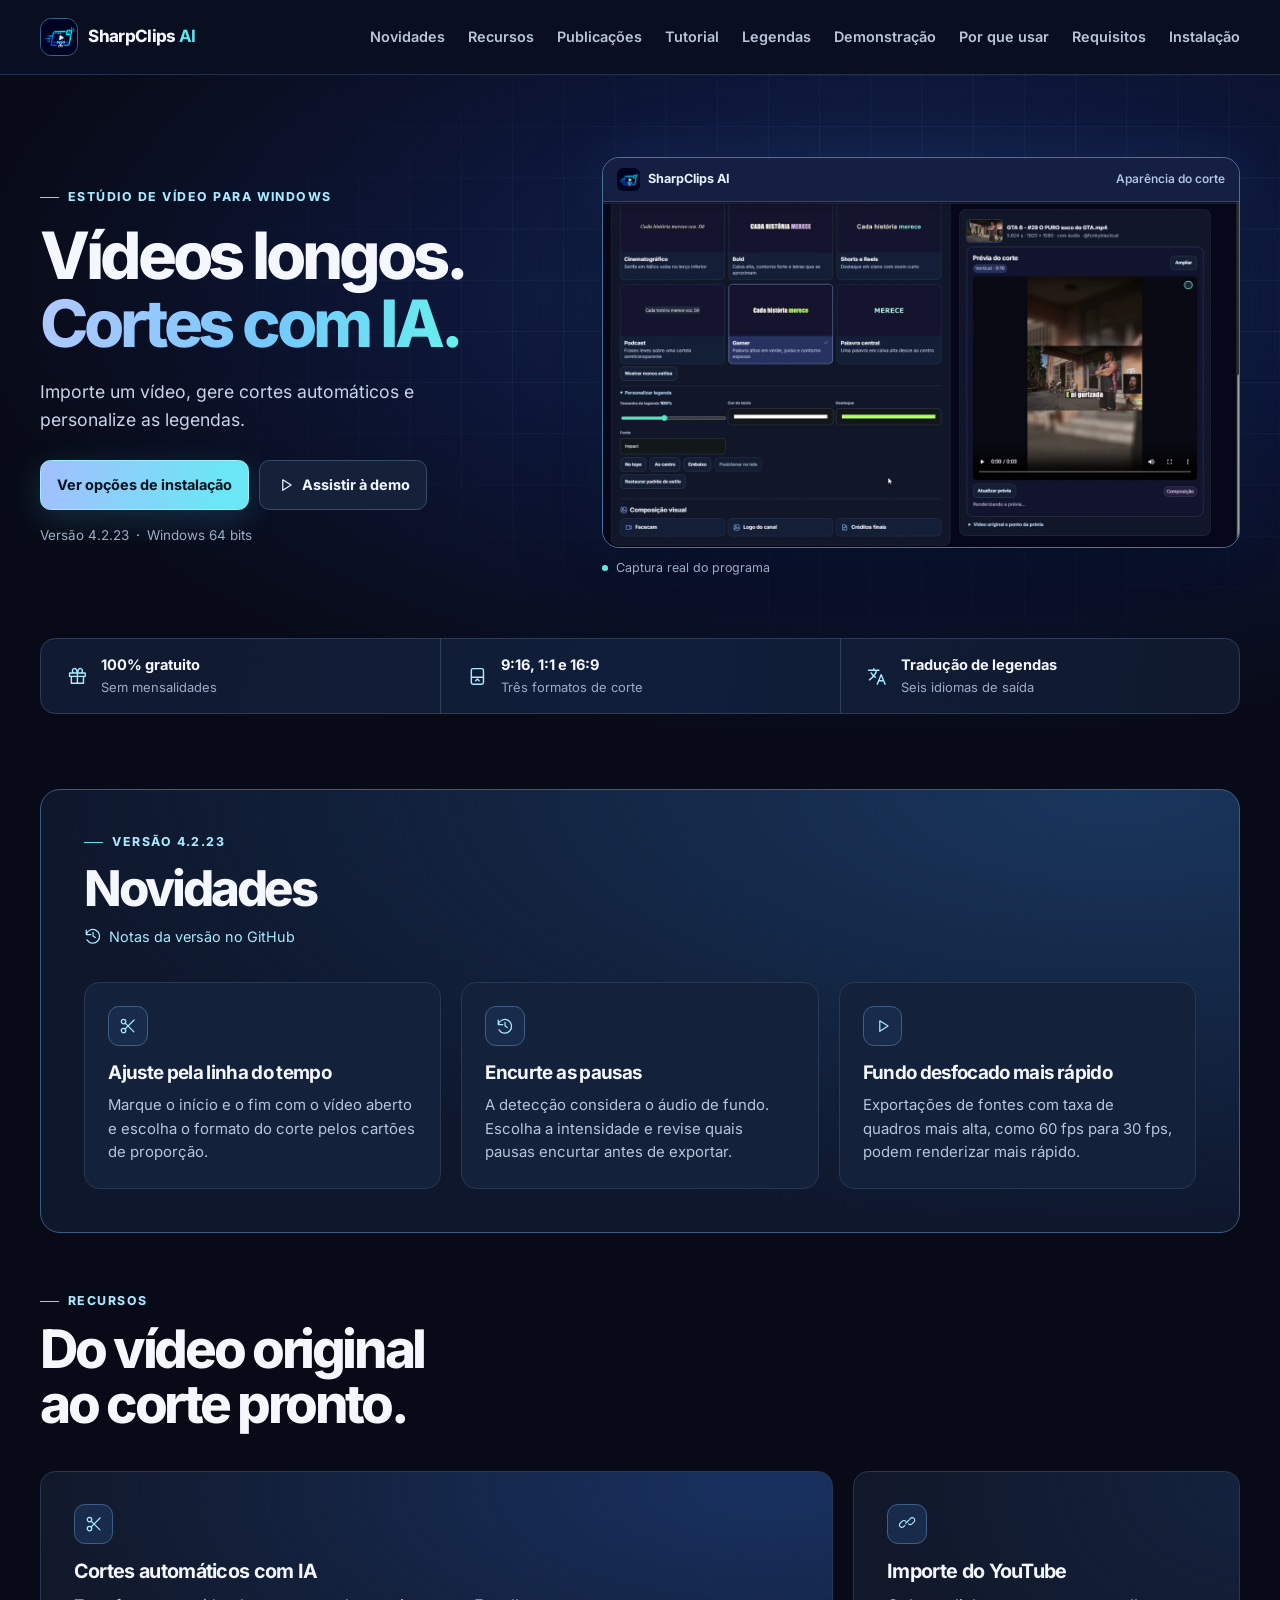
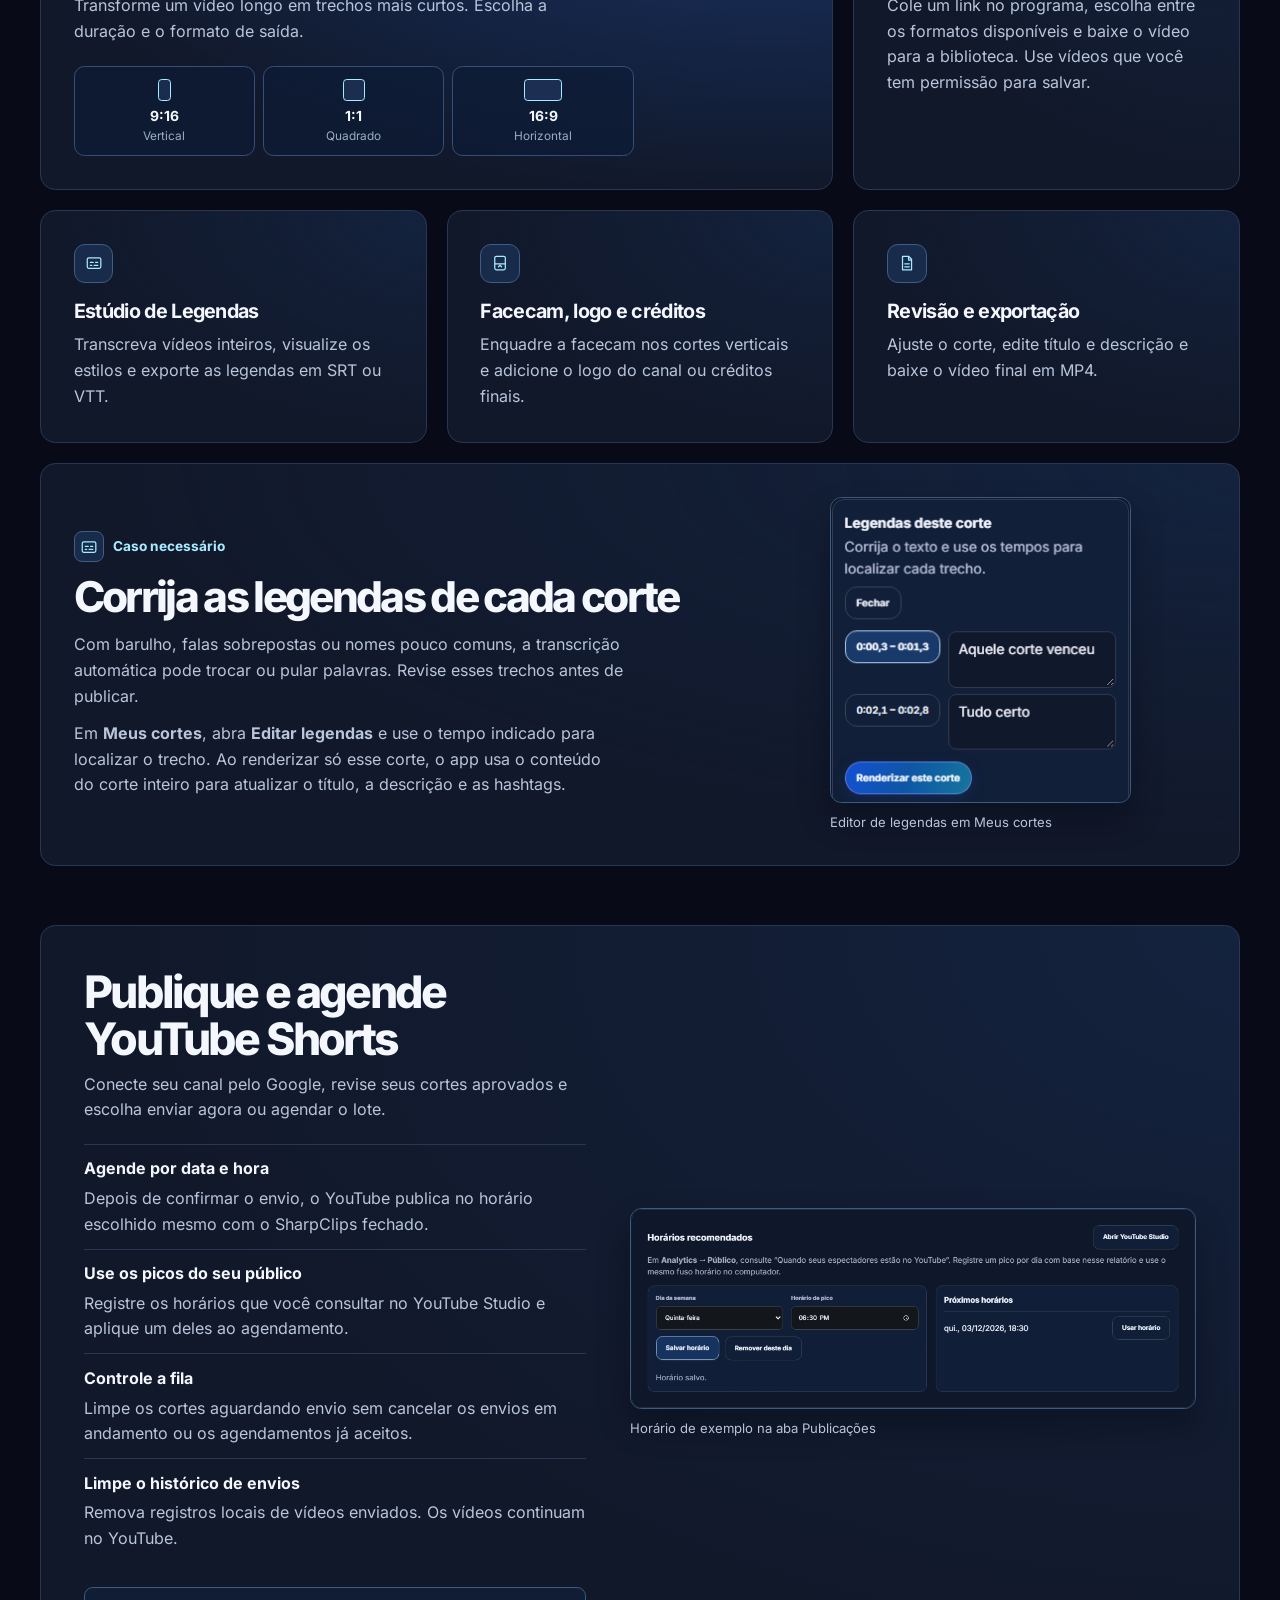
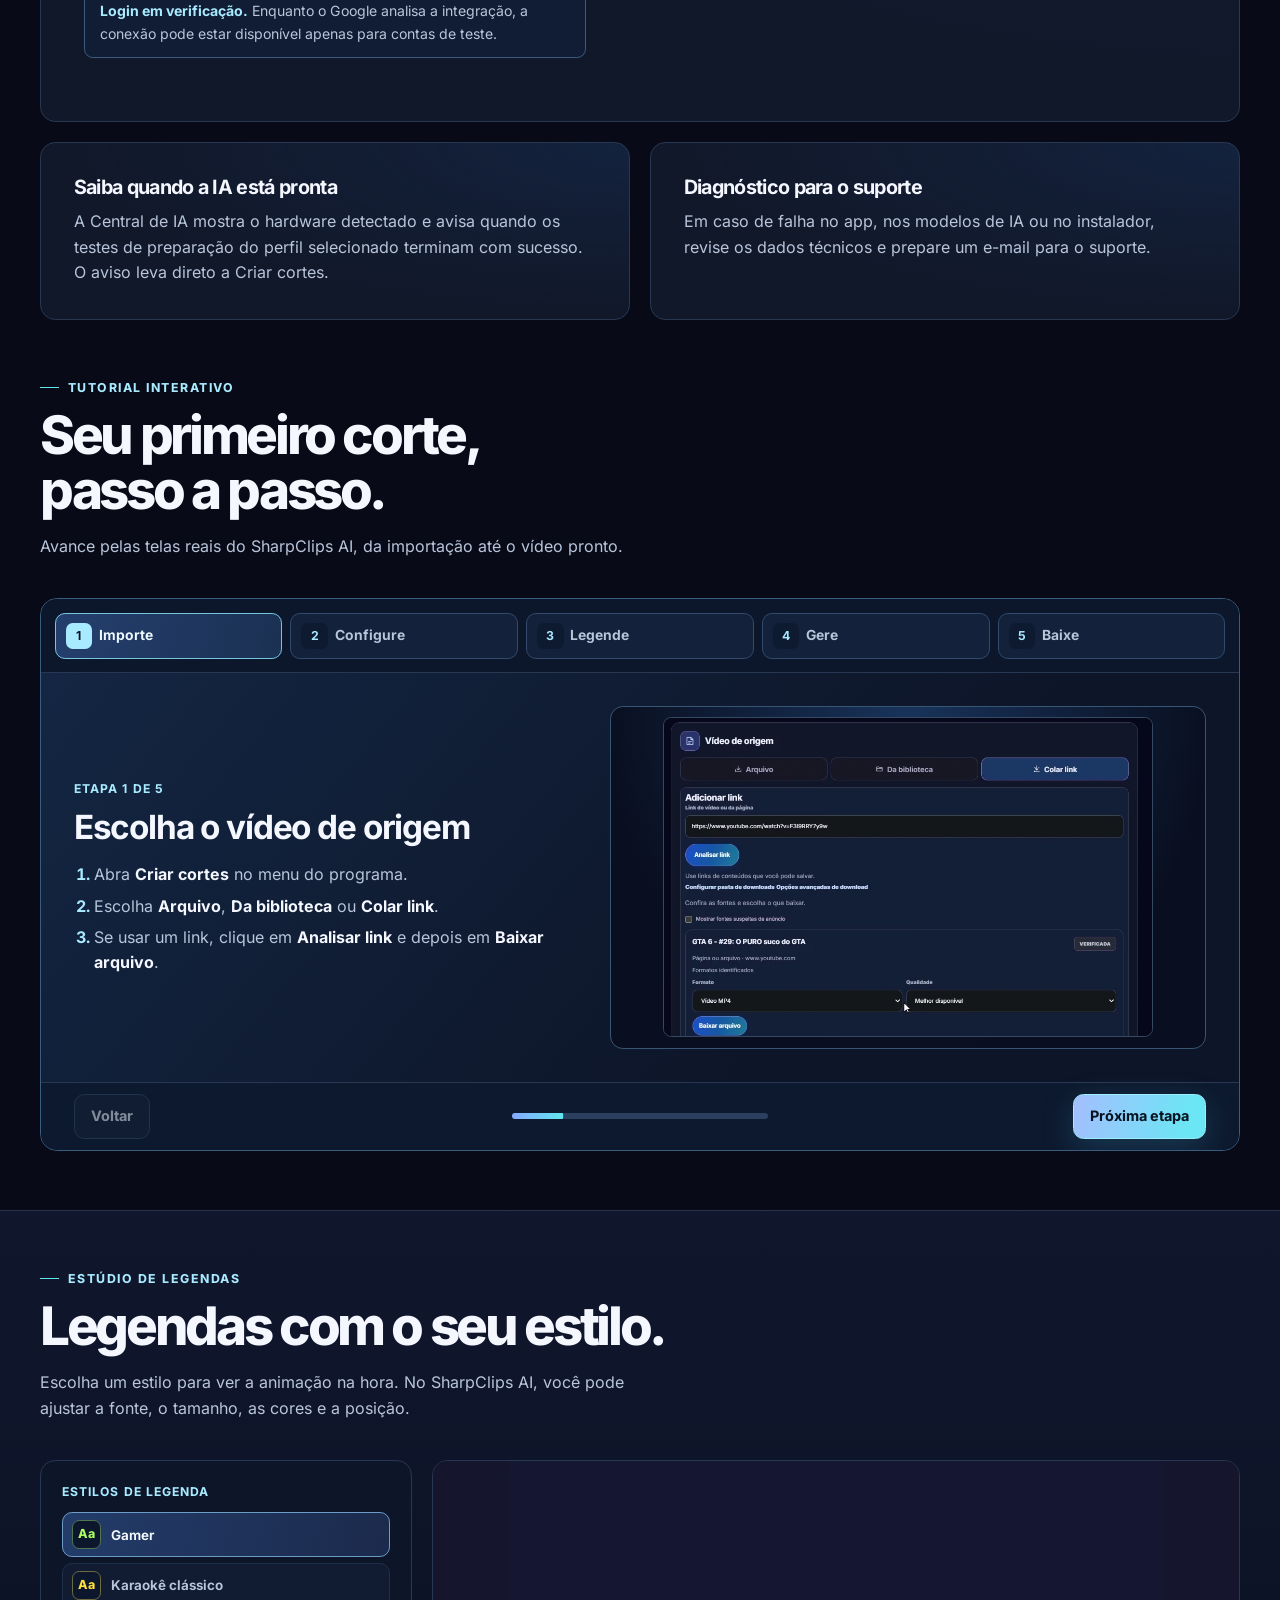
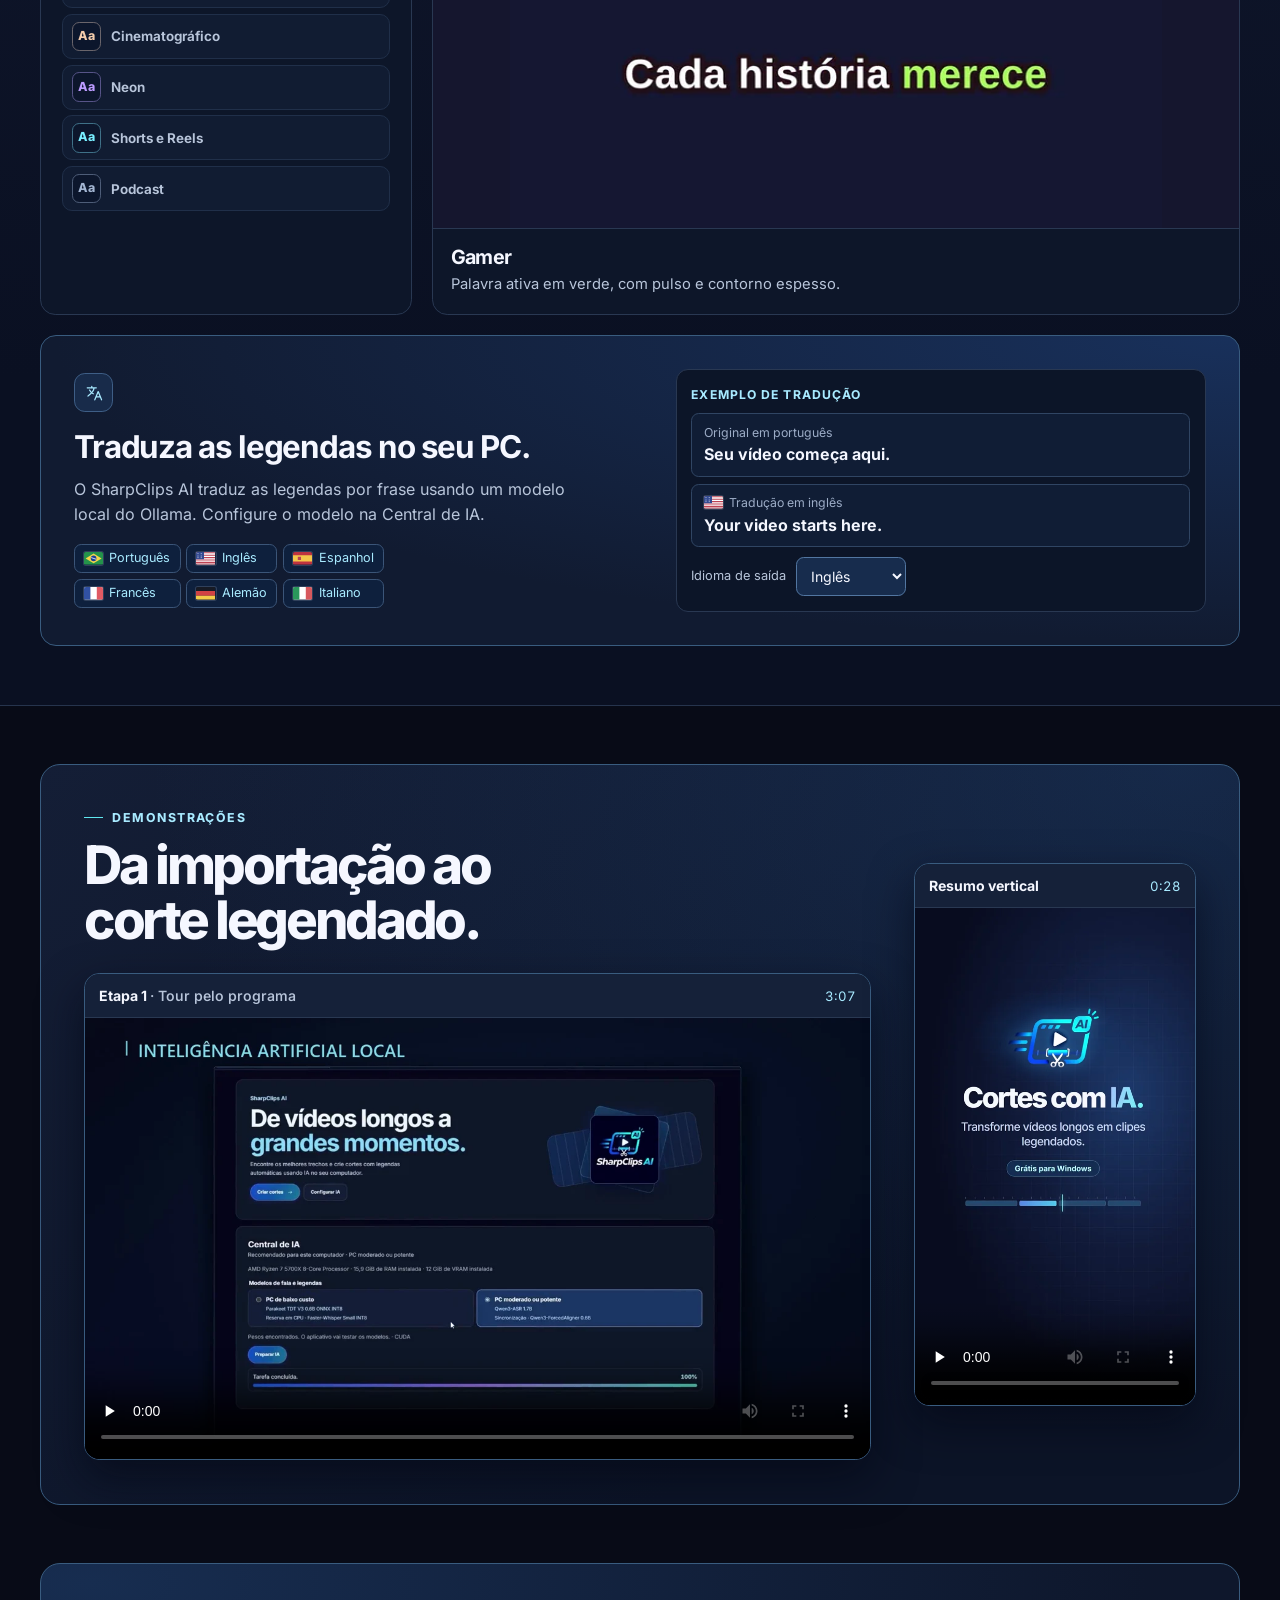
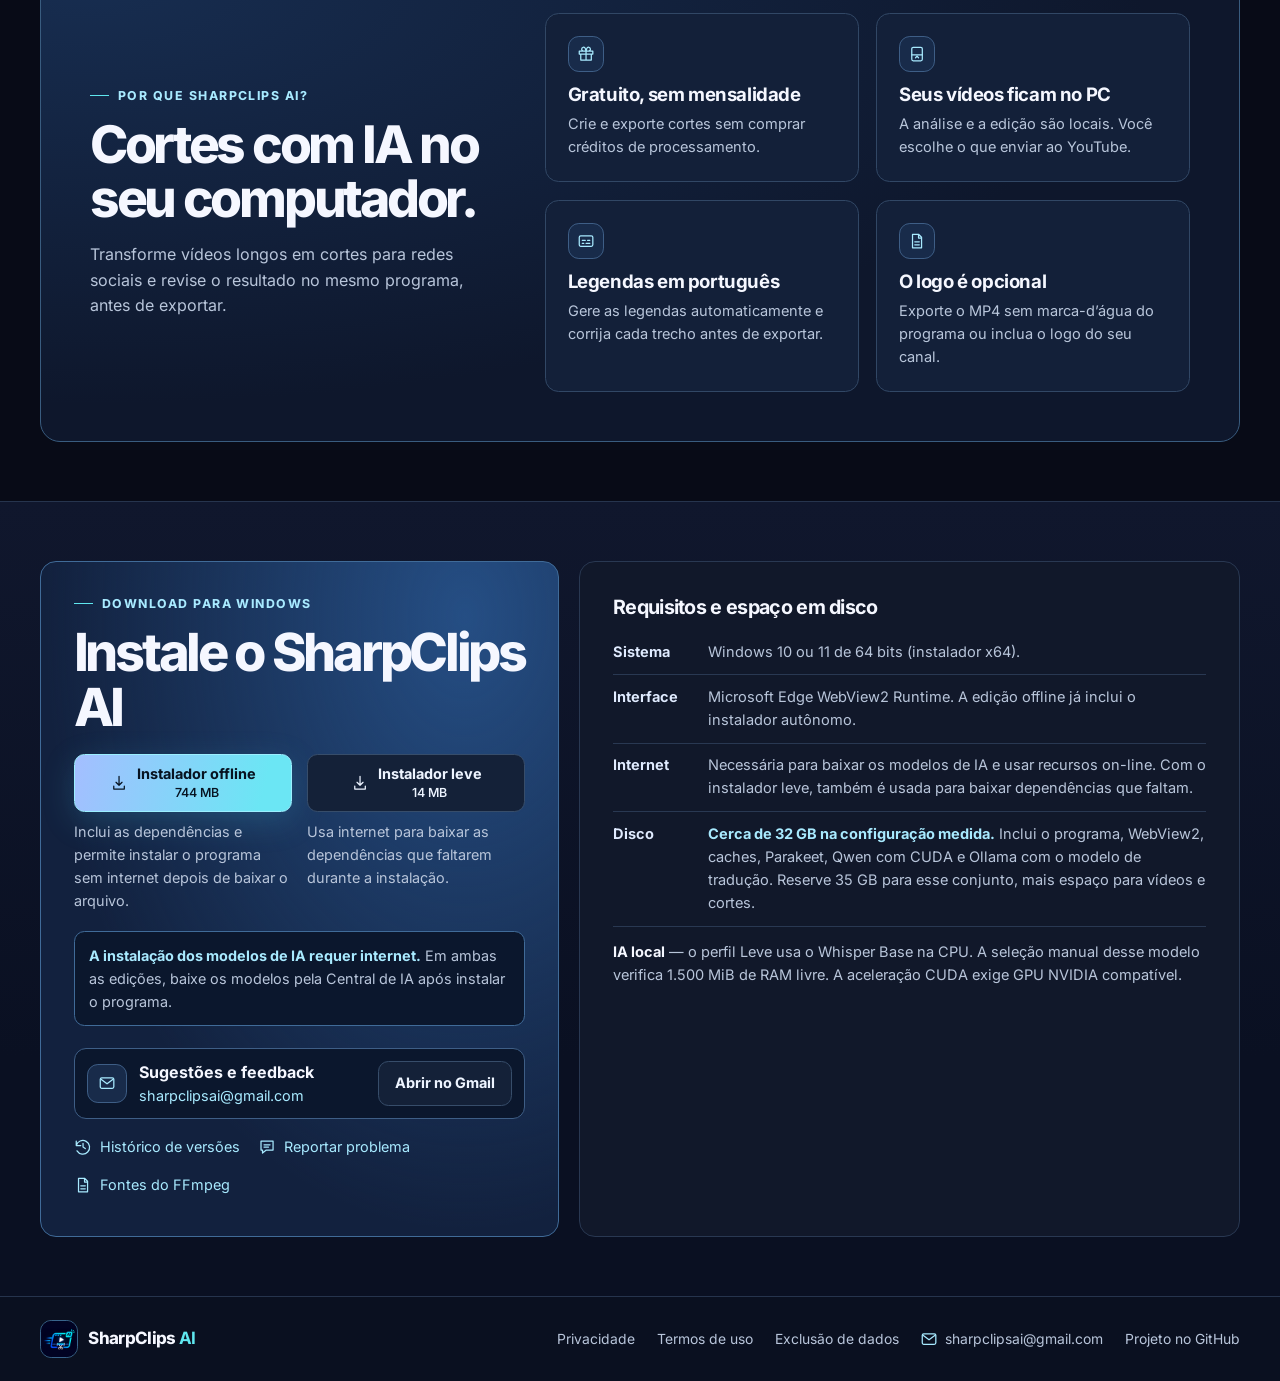
==== docs/index.html @ 15cddb5f "Atualiza o site para a versão estável 4.2.23" ====
<!doctype html>
<html lang="pt-BR">
<head>
  <meta charset="utf-8">
  <meta name="viewport" content="width=device-width, initial-scale=1">
  <meta name="color-scheme" content="dark">
  <meta name="theme-color" content="#080b17">
  <meta name="description" content="SharpClips AI para Windows. Crie cortes automáticos, corrija as legendas de cada corte e envie ou agende em lote no YouTube Shorts. Grátis, sem mensalidades.">
  <meta property="og:type" content="website">
  <meta property="og:locale" content="pt_BR">
  <meta property="og:title" content="SharpClips AI | Cortes automáticos e legendas com IA">
  <meta property="og:description" content="Transforme vídeos longos em cortes legendados. Grátis para Windows.">
  <meta property="og:url" content="https://alebcon12-eng.github.io/SharpClipsAI/">
  <link rel="canonical" href="https://alebcon12-eng.github.io/SharpClipsAI/">
  <link rel="icon" type="image/png" href="./assets/icone-sharpclips.png">
  <link rel="stylesheet" href="./assets/site.css?v=4.2.23">
  <link rel="stylesheet" href="./assets/cursor-glow.css?v=brilho-fundo">
  <script src="./assets/site.js?v=4215-espacamento" defer></script>
  <script src="./assets/cursor-glow.js" defer></script>
  <title>SharpClips AI | Cortes automáticos e legendas com IA</title>
</head>
<body id="inicio">
  <a class="skip-link" href="#conteudo">Pular para o conteúdo</a>

  <header class="site-header">
    <div class="shell header-inner">
      <a class="wordmark" href="#inicio">
        <img src="./assets/icone-sharpclips.png" width="40" height="40" alt="">
        <span>SharpClips <strong>AI</strong></span>
      </a>

      <nav class="navigation" aria-label="Navegação principal">
        <button class="menu-toggle" type="button" aria-expanded="false" aria-controls="menu" hidden><svg class="icon" aria-hidden="true"><use href="#icon-menu"></use></svg> Menu</button>
        <ul class="menu" id="menu">
          <li><a href="#novidades">Novidades</a></li>
          <li><a href="#recursos">Recursos</a></li>
          <li><a href="#publicacoes-youtube">Publicações</a></li>
          <li><a href="#tutorial">Tutorial</a></li>
          <li><a href="#legendas">Legendas</a></li>
          <li><a href="#demonstracao">Demonstração</a></li>
          <li><a href="#por-que">Por que usar</a></li>
          <li><a href="#requisitos">Requisitos</a></li>
          <li><a href="#projeto">Instalação</a></li>
        </ul>
      </nav>
    </div>
  </header>

  <main id="conteudo" tabindex="-1">
    <section class="hero" aria-labelledby="hero-title">
      <div class="shell">
        <div class="hero-grid">
          <div class="hero-content">
            <p class="eyebrow">Estúdio de vídeo para Windows</p>
            <h1 id="hero-title">Vídeos longos.<br><span>Cortes com IA.</span></h1>
            <p class="hero-copy">Importe um vídeo, gere cortes automáticos e personalize as legendas.</p>
            <div class="hero-actions">
              <a class="button button-primary" href="#projeto" aria-describedby="status-instalador">Ver opções de instalação</a>
              <a class="button button-secondary" href="#demonstracao"><svg class="icon" aria-hidden="true"><use href="#icon-play"></use></svg> Assistir à demo</a>
            </div>
            <p class="download-meta" id="status-instalador">Versão 4.2.23 <span>·</span> Windows 64 bits</p>
          </div>

          <figure class="hero-product">
            <div class="product-frame">
              <div class="product-bar">
                <img src="./assets/icone-sharpclips.png" width="23" height="23" alt="">
                <span>SharpClips AI</span>
                <span class="product-context">Aparência do corte</span>
              </div>
              <img class="product-image" src="./assets/estudio-de-legendas.webp" width="1400" height="760"
                   fetchpriority="high" alt="Tela real do SharpClips AI com estilos de legenda à esquerda e a prévia de um corte vertical à direita.">
            </div>
            <figcaption><span aria-hidden="true"></span> Captura real do programa</figcaption>
          </figure>
        </div>
        <ul class="hero-facts" aria-label="Resumo do programa">
          <li><svg class="icon" aria-hidden="true"><use href="#icon-gift"></use></svg><span><strong>100% gratuito</strong><small>Sem mensalidades</small></span></li>
          <li><svg class="icon" aria-hidden="true"><use href="#icon-layout"></use></svg><span><strong>9:16, 1:1 e 16:9</strong><small>Três formatos de corte</small></span></li>
          <li><svg class="icon" aria-hidden="true"><use href="#icon-language"></use></svg><span><strong>Tradução de legendas</strong><small>Seis idiomas de saída</small></span></li>
        </ul>
      </div>
    </section>

    <section class="section shell" id="novidades" aria-labelledby="novidades-title">
      <div class="release-news">
        <div class="section-heading">
          <p class="eyebrow">Versão 4.2.23</p>
          <h2 id="novidades-title">Novidades</h2>
          <a class="release-notes" href="https://github.com/alebcon12-eng/SharpClipsAI/releases/tag/4.2.23"><svg class="icon" aria-hidden="true"><use href="#icon-history"></use></svg> Notas da versão no GitHub</a>
        </div>
        <div class="release-news-grid">
          <article class="feature-card surface-hover">
            <span class="icon-box"><svg class="icon" aria-hidden="true"><use href="#icon-scissors"></use></svg></span>
            <h3>Ajuste pela linha do tempo</h3>
            <p>Marque o início e o fim com o vídeo aberto e escolha o formato do corte pelos cartões de proporção.</p>
          </article>
          <article class="feature-card surface-hover">
            <span class="icon-box"><svg class="icon" aria-hidden="true"><use href="#icon-history"></use></svg></span>
            <h3>Encurte as pausas</h3>
            <p>A detecção considera o áudio de fundo. Escolha a intensidade e revise quais pausas encurtar antes de exportar.</p>
          </article>
          <article class="feature-card surface-hover">
            <span class="icon-box"><svg class="icon" aria-hidden="true"><use href="#icon-play"></use></svg></span>
            <h3>Fundo desfocado mais rápido</h3>
            <p>Exportações de fontes com taxa de quadros mais alta, como 60 fps para 30 fps, podem renderizar mais rápido.</p>
          </article>
        </div>
      </div>
    </section>

    <section class="section shell" id="recursos" aria-labelledby="recursos-title">
      <div class="section-heading">
        <p class="eyebrow">Recursos</p>
        <h2 id="recursos-title">Do vídeo original<br>ao corte pronto.</h2>
      </div>

      <div class="feature-grid">
        <article class="feature-card feature-main surface-hover">
          <span class="icon-box"><svg class="icon" aria-hidden="true"><use href="#icon-scissors"></use></svg></span>
          <h3>Cortes automáticos com IA</h3>
          <p>Transforme um vídeo longo em trechos mais curtos. Escolha a duração e o formato de saída.</p>
          <ul class="formats" aria-label="Formatos de vídeo">
            <li><span class="format vertical" aria-hidden="true"></span><strong>9:16</strong><small>Vertical</small></li>
            <li><span class="format square" aria-hidden="true"></span><strong>1:1</strong><small>Quadrado</small></li>
            <li><span class="format horizontal" aria-hidden="true"></span><strong>16:9</strong><small>Horizontal</small></li>
          </ul>
        </article>

        <article class="feature-card surface-hover">
          <span class="icon-box"><svg class="icon" aria-hidden="true"><use href="#icon-link"></use></svg></span>
          <h3>Importe do YouTube</h3>
          <p>Cole um link no programa, escolha entre os formatos disponíveis e baixe o vídeo para a biblioteca. Use vídeos que você tem permissão para salvar.</p>
        </article>

        <article class="feature-card surface-hover">
          <span class="icon-box"><svg class="icon" aria-hidden="true"><use href="#icon-captions"></use></svg></span>
          <h3>Estúdio de Legendas</h3>
          <p>Transcreva vídeos inteiros, visualize os estilos e exporte as legendas em SRT ou VTT.</p>
        </article>

        <article class="feature-card surface-hover">
          <span class="icon-box"><svg class="icon" aria-hidden="true"><use href="#icon-layout"></use></svg></span>
          <h3>Facecam, logo e créditos</h3>
          <p>Enquadre a facecam nos cortes verticais e adicione o logo do canal ou créditos finais.</p>
        </article>

        <article class="feature-card surface-hover">
          <span class="icon-box"><svg class="icon" aria-hidden="true"><use href="#icon-file"></use></svg></span>
          <h3>Revisão e exportação</h3>
          <p>Ajuste o corte, edite título e descrição e baixe o vídeo final em MP4.</p>
        </article>
      </div>
      <article class="feature-card caption-highlight surface-hover" aria-labelledby="corrigir-legendas-title">
        <div>
          <p class="caption-kicker"><span class="icon-box"><svg class="icon" aria-hidden="true"><use href="#icon-captions"></use></svg></span> Caso necessário</p>
          <h2 id="corrigir-legendas-title">Corrija as legendas de cada corte</h2>
          <p>Com barulho, falas sobrepostas ou nomes pouco comuns, a transcrição automática pode trocar ou pular palavras. Revise esses trechos antes de publicar.</p>
          <p>Em <strong>Meus cortes</strong>, abra <strong>Editar legendas</strong> e use o tempo indicado para localizar o trecho. Ao renderizar só esse corte, o app usa o conteúdo do corte inteiro para atualizar o título, a descrição e as hashtags.</p>
        </div>
        <figure class="caption-preview">
          <img src="./assets/editor-legendas-por-corte.png" width="301" height="341" loading="lazy" decoding="async"
               alt="Editor de legendas do SharpClips AI com dois trechos, seus tempos e o botão Renderizar este corte.">
          <figcaption>Editor de legendas em Meus cortes</figcaption>
        </figure>
      </article>
    </section>

    <section class="section shell" id="publicacoes-youtube" aria-labelledby="publicacoes-youtube-title">
      <div class="feature-card publication-highlight surface-hover">
        <div class="publication-highlight-copy">
          <h2 id="publicacoes-youtube-title">Publique e agende YouTube Shorts</h2>
          <p>Conecte seu canal pelo Google, revise seus cortes aprovados e escolha enviar agora ou agendar o lote.</p>
          <ul class="publication-steps">
            <li><strong>Agende por data e hora</strong><span>Depois de confirmar o envio, o YouTube publica no horário escolhido mesmo com o SharpClips fechado.</span></li>
            <li><strong>Use os picos do seu público</strong><span>Registre os horários que você consultar no YouTube Studio e aplique um deles ao agendamento.</span></li>
            <li><strong>Controle a fila</strong><span>Limpe os cortes aguardando envio sem cancelar os envios em andamento ou os agendamentos já aceitos.</span></li>
            <li><strong>Limpe o histórico de envios</strong><span>Remova registros locais de vídeos enviados. Os vídeos continuam no YouTube.</span></li>
          </ul>
          <p class="publication-availability"><strong>Login em verificação.</strong> Enquanto o Google analisa a integração, a conexão pode estar disponível apenas para contas de teste.</p>
        </div>
        <figure class="publication-preview">
          <img src="./assets/agenda-youtube.webp" alt="Painel de horários do SharpClips AI com dia, hora e botão para usar a sugestão"
               width="1016" height="359" loading="lazy" decoding="async">
          <figcaption>Horário de exemplo na aba Publicações</figcaption>
        </figure>
      </div>
      <div class="release-details">
        <article class="feature-card surface-hover">
          <h3>Saiba quando a IA está pronta</h3>
          <p>A Central de IA mostra o hardware detectado e avisa quando os testes de preparação do perfil selecionado terminam com sucesso. O aviso leva direto a Criar cortes.</p>
        </article>
        <article class="feature-card surface-hover">
          <h3>Diagnóstico para o suporte</h3>
          <p>Em caso de falha no app, nos modelos de IA ou no instalador, revise os dados técnicos e prepare um e-mail para o suporte.</p>
        </article>
      </div>
    </section>

    <section class="section shell tutorial-section" id="tutorial" aria-labelledby="tutorial-title">
      <div class="section-heading">
        <p class="eyebrow">Tutorial interativo</p>
        <h2 id="tutorial-title">Seu primeiro corte,<br>passo a passo.</h2>
        <p>Avance pelas telas reais do SharpClips AI, da importação até o vídeo pronto.</p>
      </div>

      <div class="tutorial surface-hover">
        <div class="tutorial-tabs" role="tablist" aria-label="Etapas do tutorial" hidden>
          <button class="tutorial-tab" type="button" role="tab" id="tutorial-tab-importar"
                  aria-controls="tutorial-importar" aria-selected="true" tabindex="0">
            <span aria-hidden="true">1</span> Importe
          </button>
          <button class="tutorial-tab" type="button" role="tab" id="tutorial-tab-configurar"
                  aria-controls="tutorial-configurar" aria-selected="false" tabindex="-1">
            <span aria-hidden="true">2</span> Configure
          </button>
          <button class="tutorial-tab" type="button" role="tab" id="tutorial-tab-legendar"
                  aria-controls="tutorial-legendar" aria-selected="false" tabindex="-1">
            <span aria-hidden="true">3</span> Legende
          </button>
          <button class="tutorial-tab" type="button" role="tab" id="tutorial-tab-gerar"
                  aria-controls="tutorial-gerar" aria-selected="false" tabindex="-1">
            <span aria-hidden="true">4</span> Gere
          </button>
          <button class="tutorial-tab" type="button" role="tab" id="tutorial-tab-baixar"
                  aria-controls="tutorial-baixar" aria-selected="false" tabindex="-1">
            <span aria-hidden="true">5</span> Baixe
          </button>
        </div>

        <div class="tutorial-panels">
          <article class="tutorial-panel" id="tutorial-importar">
            <div class="tutorial-copy">
              <p class="picker-label">Etapa 1 de 5</p>
              <h3>Escolha o vídeo de origem</h3>
              <ol>
                <li>Abra <strong>Criar cortes</strong> no menu do programa.</li>
                <li>Escolha <strong>Arquivo</strong>, <strong>Da biblioteca</strong> ou <strong>Colar link</strong>.</li>
                <li>Se usar um link, clique em <strong>Analisar link</strong> e depois em <strong>Baixar arquivo</strong>.</li>
              </ol>
            </div>
            <figure class="tutorial-visual">
              <img src="./assets/tutorial/importar.webp" width="940" height="612" loading="lazy" alt="Tela Vídeo de origem com as opções Arquivo, Da biblioteca e Colar link.">
            </figure>
          </article>
          <article class="tutorial-panel" id="tutorial-configurar">
            <div class="tutorial-copy">
              <p class="picker-label">Etapa 2 de 5</p>
              <h3>Defina o formato do corte</h3>
              <ol>
                <li>Em <strong>Configurar cortes</strong>, escolha a quantidade e a duração dos clipes.</li>
                <li>Selecione o formato, como <strong>Vertical 9:16</strong> para um vídeo de celular.</li>
                <li>Ajuste o idioma falado e o idioma das legendas. Clique em <strong>Continuar</strong>.</li>
              </ol>
            </div>
            <figure class="tutorial-visual">
              <img src="./assets/configuracao-do-corte.webp" width="936" height="442" loading="lazy" alt="Tela Configurar cortes com seletores de duração, formato e idiomas.">
            </figure>
          </article>
          <article class="tutorial-panel" id="tutorial-legendar">
            <div class="tutorial-copy">
              <p class="picker-label">Etapa 3 de 5</p>
              <h3>Escolha o estilo da legenda</h3>
              <ol>
                <li>Em <strong>Aparência</strong>, selecione um estilo de legenda, como <strong>Gamer</strong>.</li>
                <li>Ajuste fonte, cores ou posição e confira o resultado em <strong>Prévia do corte</strong>.</li>
              </ol>
              <a class="tutorial-link" href="#legendas">Comparar os estilos neste site</a>
            </div>
            <figure class="tutorial-visual">
              <img src="./assets/estudio-de-legendas.webp" width="1400" height="760" loading="lazy" alt="Tela de aparência com estilos de legendas e uma prévia vertical do corte.">
            </figure>
          </article>
          <article class="tutorial-panel" id="tutorial-gerar">
            <div class="tutorial-copy">
              <p class="picker-label">Etapa 4 de 5</p>
              <h3>Revise e mande gerar</h3>
              <ol>
                <li>Em <strong>Revisão</strong>, confira o formato, a duração e as legendas.</li>
                <li>Clique em <strong>Gerar cortes com IA</strong> e acompanhe o progresso no programa.</li>
              </ol>
            </div>
            <figure class="tutorial-visual">
              <img src="./assets/tutorial/gerar.webp" width="936" height="386" loading="lazy" alt="Tela Revisar e gerar com um resumo das configurações e o botão Gerar cortes com IA.">
            </figure>
          </article>
          <article class="tutorial-panel" id="tutorial-baixar">
            <div class="tutorial-copy">
              <p class="picker-label">Etapa 5 de 5</p>
              <h3>Confira e baixe o MP4</h3>
              <ol>
                <li>Abra <strong>Meus cortes</strong> e assista ao vídeo gerado.</li>
                <li>Se precisar mudar o trecho, use <strong>Ajustar corte</strong>. Quando estiver pronto, clique em <strong>Baixar MP4</strong>.</li>
              </ol>
            </div>
            <figure class="tutorial-visual tutorial-portrait">
              <img src="./assets/tutorial/baixar.webp" width="334" height="446" loading="lazy" alt="Cartão de um corte gerado na aba Meus cortes, com o botão Baixar MP4.">
            </figure>
          </article>
        </div>

        <div class="tutorial-navigation" hidden>
          <button class="button button-secondary tutorial-previous" type="button">Voltar</button>
          <div class="tutorial-meter">
            <progress class="tutorial-progress" value="1" max="5" aria-label="Progresso do tutorial"></progress>
          </div>
          <button class="button button-primary tutorial-next" type="button">Próxima etapa</button>
        </div>
      </div>
    </section>

    <section class="section section-tinted" id="legendas" aria-labelledby="legendas-title">
      <div class="shell">
        <div class="section-heading">
          <p class="eyebrow">Estúdio de Legendas</p>
          <h2 id="legendas-title">Legendas com o seu estilo.</h2>
          <p>Escolha um estilo para ver a animação na hora. No SharpClips AI, você pode ajustar a fonte, o tamanho, as cores e a posição.</p>
        </div>

        <div class="caption-lab">
          <aside class="caption-picker surface-hover" hidden>
            <p class="picker-label">Estilos de legenda</p>
            <div class="style-tabs" role="tablist" aria-label="Estilos de legenda" aria-orientation="vertical">
              <button class="style-tab" type="button" id="tab-gamer" role="tab"
                      aria-controls="estilo-gamer" aria-selected="true" tabindex="0">
                <span class="style-swatch" style="--swatch: #aaff5f" aria-hidden="true">Aa</span>
                Gamer
              </button>
              <button class="style-tab" type="button" id="tab-classic" role="tab"
                      aria-controls="estilo-classic" aria-selected="false" tabindex="-1">
                <span class="style-swatch" style="--swatch: #ffdf35" aria-hidden="true">Aa</span>
                Karaokê clássico
              </button>
              <button class="style-tab" type="button" id="tab-cinematic" role="tab"
                      aria-controls="estilo-cinematic" aria-selected="false" tabindex="-1">
                <span class="style-swatch" style="--swatch: #f3ccac" aria-hidden="true">Aa</span>
                Cinematográfico
              </button>
              <button class="style-tab" type="button" id="tab-neon" role="tab"
                      aria-controls="estilo-neon" aria-selected="false" tabindex="-1">
                <span class="style-swatch" style="--swatch: #bc9bff" aria-hidden="true">Aa</span>
                Neon
              </button>
              <button class="style-tab" type="button" id="tab-shorts" role="tab"
                      aria-controls="estilo-shorts" aria-selected="false" tabindex="-1">
                <span class="style-swatch" style="--swatch: #78eeff" aria-hidden="true">Aa</span>
                Shorts e Reels
              </button>
              <button class="style-tab" type="button" id="tab-podcast" role="tab"
                      aria-controls="estilo-podcast" aria-selected="false" tabindex="-1">
                <span class="style-swatch" style="--swatch: #a3b5d2" aria-hidden="true">Aa</span>
                Podcast
              </button>
            </div>
          </aside>
          <div class="caption-views">
            <article class="caption-example surface-hover" id="estilo-gamer">
              <video id="previa-gamer" controls muted playsinline preload="none"
                     poster="./assets/legendas/gamer.webp" aria-labelledby="legenda-gamer">
                <source src="./assets/legendas/gamer.mp4" type="video/mp4">
                <a href="./assets/legendas/gamer.mp4">Ver exemplo de Gamer</a>
              </video>
              <div class="caption-detail">
                <div>
                  <h3 id="legenda-gamer">Gamer</h3>
                  <p>Palavra ativa em verde, com pulso e contorno espesso.</p>
                </div>
                <button class="button button-secondary caption-play" type="button" aria-controls="previa-gamer" hidden>Repetir</button>
              </div>
            </article>
            <article class="caption-example surface-hover" id="estilo-classic">
              <video id="previa-classic" controls muted playsinline preload="none"
                     poster="./assets/legendas/classic.webp" aria-labelledby="legenda-classic">
                <source src="./assets/legendas/classic.mp4" type="video/mp4">
                <a href="./assets/legendas/classic.mp4">Ver exemplo de Karaokê clássico</a>
              </video>
              <div class="caption-detail">
                <div>
                  <h3 id="legenda-classic">Karaokê clássico</h3>
                  <p>A palavra falada ganha destaque em amarelo.</p>
                </div>
                <button class="button button-secondary caption-play" type="button" aria-controls="previa-classic" hidden>Repetir</button>
              </div>
            </article>
            <article class="caption-example surface-hover" id="estilo-cinematic">
              <video id="previa-cinematic" controls muted playsinline preload="none"
                     poster="./assets/legendas/cinematic.webp" aria-labelledby="legenda-cinematic">
                <source src="./assets/legendas/cinematic.mp4" type="video/mp4">
                <a href="./assets/legendas/cinematic.mp4">Ver exemplo de Cinematográfico</a>
              </video>
              <div class="caption-detail">
                <div>
                  <h3 id="legenda-cinematic">Cinematográfico</h3>
                  <p>Texto serifado em itálico no terço inferior.</p>
                </div>
                <button class="button button-secondary caption-play" type="button" aria-controls="previa-cinematic" hidden>Repetir</button>
              </div>
            </article>
            <article class="caption-example surface-hover" id="estilo-neon">
              <video id="previa-neon" controls muted playsinline preload="none"
                     poster="./assets/legendas/neon.webp" aria-labelledby="legenda-neon">
                <source src="./assets/legendas/neon.mp4" type="video/mp4">
                <a href="./assets/legendas/neon.mp4">Ver exemplo de Neon</a>
              </video>
              <div class="caption-detail">
                <div>
                  <h3 id="legenda-neon">Neon</h3>
                  <p>Halo pulsante e destaque violeta por palavra.</p>
                </div>
                <button class="button button-secondary caption-play" type="button" aria-controls="previa-neon" hidden>Repetir</button>
              </div>
            </article>
            <article class="caption-example surface-hover" id="estilo-shorts">
              <video id="previa-shorts" controls muted playsinline preload="none"
                     poster="./assets/legendas/shorts.webp" aria-labelledby="legenda-shorts">
                <source src="./assets/legendas/shorts.mp4" type="video/mp4">
                <a href="./assets/legendas/shorts.mp4">Ver exemplo de Shorts e Reels</a>
              </video>
              <div class="caption-detail">
                <div>
                  <h3 id="legenda-shorts">Shorts e Reels</h3>
                  <p>Destaque em ciano com um zoom curto.</p>
                </div>
                <button class="button button-secondary caption-play" type="button" aria-controls="previa-shorts" hidden>Repetir</button>
              </div>
            </article>
            <article class="caption-example surface-hover" id="estilo-podcast">
              <video id="previa-podcast" controls muted playsinline preload="none"
                     poster="./assets/legendas/podcast.webp" aria-labelledby="legenda-podcast">
                <source src="./assets/legendas/podcast.mp4" type="video/mp4">
                <a href="./assets/legendas/podcast.mp4">Ver exemplo de Podcast</a>
              </video>
              <div class="caption-detail">
                <div>
                  <h3 id="legenda-podcast">Podcast</h3>
                  <p>Frases sobre uma cartela semitransparente.</p>
                </div>
                <button class="button button-secondary caption-play" type="button" aria-controls="previa-podcast" hidden>Repetir</button>
              </div>
            </article>
          </div>
        </div>

        <article class="translation-card surface-hover" aria-labelledby="translation-title">
          <div class="translation-content">
            <span class="icon-box"><svg class="icon" aria-hidden="true"><use href="#icon-language"></use></svg></span>
            <h3 id="translation-title">Traduza as legendas no seu PC.</h3>
            <p>O SharpClips AI traduz as legendas por frase usando um modelo local do Ollama. Configure o modelo na Central de IA.</p>
            <ul class="language-list" aria-label="Idiomas disponíveis">
              <li><svg class="language-flag" viewBox="0 0 24 16" aria-hidden="true"><use href="#flag-pt"></use></svg>Português</li>
              <li><svg class="language-flag" viewBox="0 0 24 16" aria-hidden="true"><use href="#flag-en"></use></svg>Inglês</li>
              <li><svg class="language-flag" viewBox="0 0 24 16" aria-hidden="true"><use href="#flag-es"></use></svg>Espanhol</li>
              <li><svg class="language-flag" viewBox="0 0 24 16" aria-hidden="true"><use href="#flag-fr"></use></svg>Francês</li>
              <li><svg class="language-flag" viewBox="0 0 24 16" aria-hidden="true"><use href="#flag-de"></use></svg>Alemão</li>
              <li><svg class="language-flag" viewBox="0 0 24 16" aria-hidden="true"><use href="#flag-it"></use></svg>Italiano</li>
            </ul>
          </div>

          <div class="translation-sample">
            <p class="picker-label">Exemplo de tradução</p>
            <dl>
              <div><dt>Original em português</dt><dd>Seu vídeo começa aqui.</dd></div>
              <div class="translation-output">
                <dt><svg class="language-flag" viewBox="0 0 24 16" aria-hidden="true"><use id="translation-flag" href="#flag-en"></use></svg><span id="translation-result-label">Tradução em inglês</span></dt>
                <dd id="translation-result" lang="en" aria-live="polite">Your video starts here.</dd>
              </div>
            </dl>
            <div class="language-control" hidden>
              <label for="example-language">Idioma de saída</label>
              <select id="example-language">
                <option value="pt-BR" data-example="Seu vídeo começa aqui.">Português</option>
                <option value="en" data-example="Your video starts here." selected>Inglês</option>
                <option value="es" data-example="Tu video empieza aquí.">Espanhol</option>
                <option value="fr" data-example="Votre vidéo commence ici.">Francês</option>
                <option value="de" data-example="Dein Video beginnt hier.">Alemão</option>
                <option value="it" data-example="Il tuo video inizia qui.">Italiano</option>
              </select>
            </div>
          </div>
        </article>
      </div>
    </section>

    <section class="section shell" id="demonstracao" aria-labelledby="demonstracao-title">
      <div class="demo-grid surface-hover">
        <div class="section-heading demo-heading">
          <p class="eyebrow">Demonstrações</p>
          <h2 id="demonstracao-title">Da importação ao corte legendado.</h2>
        </div>
        <figure class="demo-player demo-player-wide" id="etapa-1">
          <figcaption><strong id="etapa-1-title">Etapa 1 <span class="demo-video-topic">· Tour pelo programa</span></strong><span class="demo-duration">3:07</span></figcaption>
          <video aria-labelledby="etapa-1-title" controls playsinline preload="none" poster="./assets/etapa-1-capa.webp">
            <source src="./assets/etapa-1.mp4" type="video/mp4">
            <p><a href="./assets/etapa-1.mp4">Baixar o vídeo da Etapa 1</a></p>
          </video>
        </figure>
        <figure class="demo-player demo-player-short">
          <figcaption><strong id="demo-short-title">Resumo vertical</strong><span class="demo-duration">0:28</span></figcaption>
          <video aria-labelledby="demo-short-title" controls playsinline preload="none" poster="./assets/demonstracao-capa.webp?v=20261126e">
            <source src="./assets/demonstracao.mp4?v=20261126e" type="video/mp4">
            <track kind="captions" src="./assets/demonstracao.pt-BR.vtt?v=20261126e" srclang="pt-BR" label="Português (Brasil)">
            <p><a href="./assets/demonstracao.mp4?v=20261126e">Baixar o vídeo de demonstração</a></p>
          </video>
        </figure>
      </div>
    </section>

    <section class="section shell" id="por-que" aria-labelledby="why-title">
      <div class="why-panel">
        <header class="why-intro">
          <p class="eyebrow">Por que SharpClips AI?</p>
          <h2 id="why-title">Cortes com IA no seu computador.</h2>
          <p>Transforme vídeos longos em cortes para redes sociais e revise o resultado no mesmo programa, antes de exportar.</p>
        </header>
        <div class="why-grid">
          <article class="reason-card surface-hover">
            <span class="icon-box"><svg class="icon" aria-hidden="true"><use href="#icon-gift"></use></svg></span>
            <h3>Gratuito, sem mensalidade</h3>
            <p>Crie e exporte cortes sem comprar créditos de processamento.</p>
          </article>
          <article class="reason-card surface-hover">
            <span class="icon-box"><svg class="icon" aria-hidden="true"><use href="#icon-layout"></use></svg></span>
            <h3>Seus vídeos ficam no PC</h3>
            <p>A análise e a edição são locais. Você escolhe o que enviar ao YouTube.</p>
          </article>
          <article class="reason-card surface-hover">
            <span class="icon-box"><svg class="icon" aria-hidden="true"><use href="#icon-captions"></use></svg></span>
            <h3>Legendas em português</h3>
            <p>Gere as legendas automaticamente e corrija cada trecho antes de exportar.</p>
          </article>
          <article class="reason-card surface-hover">
            <span class="icon-box"><svg class="icon" aria-hidden="true"><use href="#icon-file"></use></svg></span>
            <h3>O logo é opcional</h3>
            <p>Exporte o MP4 sem marca-d’água do programa ou inclua o logo do seu canal.</p>
          </article>
        </div>
      </div>
    </section>

    <section class="section section-tinted" id="projeto" aria-labelledby="projeto-title">
      <div class="shell">
        <div class="download-grid">
          <div class="download-card surface-hover">
            <p class="eyebrow">Download para Windows</p>
            <h2 id="projeto-title">Instale o SharpClips AI</h2>
            <div class="download-options">
              <div class="download-option">
                <a class="button button-primary" href="https://github.com/alebcon12-eng/SharpClipsAI/releases/download/4.2.23/SharpClipsAI_Setup_4.2.23_Offline_Windows_x64.exe" aria-describedby="instalador-offline-info">
                  <svg class="icon" aria-hidden="true"><use href="#icon-download"></use></svg>
                  <span>Instalador offline <small>744 MB</small></span>
                </a>
                <p id="instalador-offline-info">Inclui as dependências e permite instalar o programa sem internet depois de baixar o arquivo.</p>
              </div>
              <div class="download-option">
                <a class="button button-secondary" href="https://github.com/alebcon12-eng/SharpClipsAI/releases/download/4.2.23/SharpClipsAI_Setup_4.2.23_Windows_x64.exe" aria-describedby="instalador-leve-info">
                  <svg class="icon" aria-hidden="true"><use href="#icon-download"></use></svg>
                  <span>Instalador leve <small>14 MB</small></span>
                </a>
                <p id="instalador-leve-info">Usa internet para baixar as dependências que faltarem durante a instalação.</p>
              </div>
            </div>
            <p class="ai-download-note"><strong>A instalação dos modelos de IA requer internet.</strong> Em ambas as edições, baixe os modelos pela Central de IA após instalar o programa.</p>
            <div class="project-contact" id="contato">
              <div class="contact-details">
                <span class="icon-box"><svg class="icon" aria-hidden="true"><use href="#icon-mail"></use></svg></span>
                <div><strong>Sugestões e feedback</strong><a class="contact-email" href="mailto:sharpclipsai@gmail.com">sharpclipsai@gmail.com</a></div>
              </div>
              <a class="button button-secondary contact-gmail" href="https://mail.google.com/mail/?view=cm&amp;fs=1&amp;to=sharpclipsai%40gmail.com&amp;su=Sugest%C3%B5es%20e%20feedback%20sobre%20o%20SharpClips%20AI" target="_blank" rel="noopener">Abrir no Gmail</a>
            </div>
            <div class="project-links">
              <a href="https://github.com/alebcon12-eng/SharpClipsAI/releases"><svg class="icon" aria-hidden="true"><use href="#icon-history"></use></svg> Histórico de versões</a>
              <a href="https://github.com/alebcon12-eng/SharpClipsAI/issues"><svg class="icon" aria-hidden="true"><use href="#icon-comment"></use></svg> Reportar problema</a>
              <a href="https://github.com/alebcon12-eng/SharpClipsAI/releases/tag/4.2.23#fontes-do-ffmpeg"><svg class="icon" aria-hidden="true"><use href="#icon-file"></use></svg> Fontes do FFmpeg</a>
            </div>
          </div>

          <article class="requirements-card surface-hover" id="requisitos" aria-labelledby="requirements-title">
            <h3 id="requirements-title">Requisitos e espaço em disco</h3>
            <dl class="requirements-list">
              <div><dt>Sistema</dt><dd>Windows 10 ou 11 de 64 bits (instalador x64).</dd></div>
              <div><dt>Interface</dt><dd>Microsoft Edge WebView2 Runtime. A edição offline já inclui o instalador autônomo.</dd></div>
              <div><dt>Internet</dt><dd>Necessária para baixar os modelos de IA e usar recursos on-line. Com o instalador leve, também é usada para baixar dependências que faltam.</dd></div>
              <div><dt>Disco</dt><dd><strong>Cerca de 32 GB na configuração medida.</strong> Inclui o programa, WebView2, caches, Parakeet, Qwen com CUDA e Ollama com o modelo de tradução. Reserve 35 GB para esse conjunto, mais espaço para vídeos e cortes.</dd></div>
            </dl>
            <p><strong>IA local</strong> — o perfil Leve usa o Whisper Base na CPU. A seleção manual desse modelo verifica 1.500 MiB de RAM livre. A aceleração CUDA exige GPU NVIDIA compatível.</p>
          </article>
        </div>
      </div>
    </section>
  </main>

  <footer class="site-footer">
    <div class="shell footer-inner">
      <a class="wordmark" href="#inicio">
        <img src="./assets/icone-sharpclips.png" width="40" height="40" alt="" loading="lazy">
        <span>SharpClips <strong>AI</strong></span>
      </a>
      <nav class="footer-links" aria-label="Links do rodapé">
        <a href="privacidade.html">Privacidade</a>
        <a href="termos.html">Termos de uso</a>
        <a href="exclusao-de-dados.html">Exclusão de dados</a>
        <a class="footer-email" href="mailto:sharpclipsai@gmail.com"><svg class="icon" aria-hidden="true"><use href="#icon-mail"></use></svg> sharpclipsai@gmail.com</a>
        <a href="https://github.com/alebcon12-eng/SharpClipsAI">Projeto no GitHub</a>
      </nav>
    </div>
  </footer>

  <svg xmlns="http://www.w3.org/2000/svg" class="icon-library" aria-hidden="true">
    <symbol id="icon-menu" viewBox="0 0 24 24"><path d="M4 7h16M4 12h16M4 17h16"/></symbol>
    <symbol id="icon-play" viewBox="0 0 24 24"><path d="m9 5 11 7-11 7z"/></symbol>
    <symbol id="icon-download" viewBox="0 0 24 24"><path d="M12 3v12m-4-4 4 4 4-4M5 16v4h14v-4"/></symbol>
    <symbol id="icon-gift" viewBox="0 0 24 24"><path d="M3 8h18v4H3zm2 4v8h14v-8M12 8v12M12 8H8.6A2.5 2.5 0 1 1 11 4.6zm0 0h3.4A2.5 2.5 0 1 0 13 4.6z"/></symbol>
    <symbol id="icon-file" viewBox="0 0 24 24"><path d="M6 3h8l4 4v14H6zM14 3v5h4M9 13h6m-6 4h6"/></symbol>
    <symbol id="icon-scissors" viewBox="0 0 24 24"><circle cx="6" cy="6" r="3"/><circle cx="6" cy="18" r="3"/><path d="m8.2 8.2 11.6 11.6M20 4 8.2 15.8"/></symbol>
    <symbol id="icon-captions" viewBox="0 0 24 24"><rect x="3" y="5" width="18" height="14" rx="2"/><path d="M7 11h4m3 0h3M7 15h2m3 0h5"/></symbol>
    <symbol id="icon-history" viewBox="0 0 24 24"><path d="M3 10a9 9 0 1 1 1 7m-1-7V4m0 6h6m3-3v5l3 2"/></symbol>
    <symbol id="icon-comment" viewBox="0 0 24 24"><path d="M4 4h16v12h-9l-5 4v-4H4zM8 9h8m-8 3h6"/></symbol>
    <symbol id="icon-mail" viewBox="0 0 24 24"><rect x="3" y="5" width="18" height="14" rx="2"/><path d="m4 7 8 6 8-6"/></symbol>
    <symbol id="icon-link" viewBox="0 0 24 24"><path d="m10 13 4-4m-5 7-2 2a3.5 3.5 0 0 1-5-5l3-3a3.5 3.5 0 0 1 5 0m5-2 2-2a3.5 3.5 0 0 1 5 5l-3 3a3.5 3.5 0 0 1-5 0" transform="translate(1 -1) scale(.92)"/></symbol>
    <symbol id="icon-layout" viewBox="0 0 24 24"><rect x="5" y="3" width="14" height="18" rx="2"/><path d="M5 13h14m-9 4 2-2 2 2"/></symbol>
    <symbol id="icon-language" viewBox="0 0 24 24"><path d="M3 5h12M9 3v2m3 0c0 5-4 8-8 11m2-8c1 2 3 4 5 5m2 8 4.5-11L22 21m-7.4-4h5.8"/></symbol>
    <symbol id="flag-pt" viewBox="0 0 24 16"><path d="M0 0h24v16H0z" fill="#24934b"/><path d="m12 2 10 6-10 6L2 8z" fill="#f6d44a"/><circle cx="12" cy="8" r="3.5" fill="#193f93"/><path d="m9 7 6 2" stroke="#fff"/></symbol>
    <symbol id="flag-en" viewBox="0 0 24 16"><path d="M0 0h24v16H0z" fill="#fff"/><path d="M0 1h24M0 4h24M0 7h24M0 10h24M0 13h24M0 15h24" stroke="#bd4253" stroke-width="1.35"/><path d="M0 0h10v9H0z" fill="#334a91"/><path d="M2 2h1m3 0h1M2 5h1m3 0h1M2 7h1m3 0h1" stroke="#fff"/></symbol>
    <symbol id="flag-es" viewBox="0 0 24 16"><path d="M0 0h24v16H0z" fill="#bd3340"/><path d="M0 4h24v8H0z" fill="#f3c64a"/><path d="M6 6h4v4H6z" fill="#b94154"/></symbol>
    <symbol id="flag-fr" viewBox="0 0 24 16"><path d="M0 0h24v16H0z" fill="#fff"/><path d="M0 0h8v16H0z" fill="#3151a3"/><path d="M16 0h8v16h-8z" fill="#e05a63"/></symbol>
    <symbol id="flag-de" viewBox="0 0 24 16"><path d="M0 0h24v16H0z" fill="#171a24"/><path d="M0 5h24v6H0z" fill="#d14244"/><path d="M0 11h24v5H0z" fill="#f2cc49"/></symbol>
    <symbol id="flag-it" viewBox="0 0 24 16"><path d="M0 0h24v16H0z" fill="#fff"/><path d="M0 0h8v16H0z" fill="#2a985b"/><path d="M16 0h8v16h-8z" fill="#d7585d"/></symbol>
  </svg>
</body>
</html>
---- docs/assets/site.css ----
@font-face {
  font-family: Inter;
  src: url("./inter.woff2") format("woff2");
  font-weight: 100 900;
  font-display: swap;
}

:root {
  color-scheme: dark;
  --page: #080b17;
  --panel: #11182a;
  --panel-deep: #0b1121;
  --line: #293852;
  --line-light: #395c7f;
  --text: #f5f7ff;
  --secondary: #b8c5da;
  --muted: #9cacc6;
  --ice: #a8eaff;
  --aqua: #5fe7ef;
  --blue: #86a9ff;
  --ink: #071321;
  --ease-out: cubic-bezier(.22, 1, .36, 1);
  --shell: 77rem;
  --gutter: clamp(1rem, 3.2vw, 2.5rem);
  --grid-gap: clamp(.85rem, 1.6vw, 1.25rem);
  --panel-pad: clamp(1.15rem, 2.8vw, 2.05rem);
  --section-pad: clamp(2.5rem, 4.6vw, 4.5rem);
  --header-height: 4.6rem;
  font-family: Inter, "Segoe UI", sans-serif;
  font-synthesis: none;
}

*, *::before, *::after { box-sizing: border-box; }
[hidden] { display: none !important; }
html { scroll-padding-top: calc(var(--header-height) + 1rem); }
body { margin: 0; background: var(--page); color: var(--text); line-height: 1.6; }
h1, h2, h3, p, figure, dl, dd, ul { margin: 0; }
a { color: inherit; text-decoration: none; }
img, video { display: block; max-width: 100%; }
button, select { color: inherit; font: inherit; }

:focus-visible { outline: 2px solid var(--aqua); outline-offset: 4px; }
::selection { color: var(--ink); background: var(--ice); }

.shell { width: min(var(--shell), calc(100% - var(--gutter) * 2)); margin-inline: auto; }
.icon {
  flex: none;
  width: 1.13rem;
  height: 1.13rem;
  fill: none;
  stroke: currentColor;
  stroke-width: 1.65;
  stroke-linecap: round;
  stroke-linejoin: round;
}
.icon-library { position: absolute; width: 0; height: 0; overflow: hidden; }

.skip-link {
  position: fixed;
  top: 1rem;
  left: 1rem;
  z-index: 5;
  padding: .63rem .9rem;
  transform: translateY(-200%);
  border-radius: .55rem;
  color: var(--ink);
  background: var(--ice);
}
.skip-link:focus { transform: none; }

.site-header {
  position: sticky;
  top: 0;
  z-index: 2;
  border-bottom: 1px solid #23304a;
  background: #0a1022f5;
}
.header-inner {
  display: grid;
  grid-template-columns: 1fr auto;
  align-items: center;
  gap: clamp(.8rem, 2vw, 1.5rem);
  min-height: var(--header-height);
}
.wordmark {
  display: inline-flex;
  width: fit-content;
  align-items: center;
  gap: .68rem;
  font-size: 1.06rem;
  font-weight: 760;
  letter-spacing: -.04em;
  white-space: nowrap;
}
.wordmark img {
  width: 2.35rem;
  height: 2.35rem;
  border: 1px solid #38648c;
  border-radius: .7rem;
  background: #0b132e;
}
.wordmark strong { color: var(--aqua); }

.menu {
  display: flex;
  align-items: center;
  gap: clamp(.72rem, 1.8vw, 1.75rem);
  padding: 0;
  color: var(--secondary);
  font-size: .9rem;
  font-weight: 600;
  list-style: none;
}
.menu a, .project-links a, .footer-links a { transition: color 150ms ease; }
.menu a:hover, .menu a[aria-current], .project-links a:hover, .footer-links a:hover { color: var(--aqua); }
.menu a { position: relative; }
.menu a::after {
  position: absolute;
  inset: auto 0 -.47rem;
  height: 2px;
  border-radius: 1rem;
  background: var(--aqua);
  content: "";
  scale: 0 1;
}
.menu a:is(:hover, :focus-visible, [aria-current])::after { scale: 1 1; }

.menu-toggle, .button {
  display: inline-flex;
  width: fit-content;
  min-height: 2.8rem;
  align-items: center;
  justify-content: center;
  gap: .55rem;
  padding: .62rem 1rem;
  border: 1px solid transparent;
  border-radius: .65rem;
  font-size: .9rem;
  font-weight: 720;
  line-height: 1.25;
  text-align: center;
  transition: background-color 160ms ease, border-color 160ms ease, box-shadow 160ms ease, color 160ms ease;
}
button { cursor: pointer; }
.button-secondary, .menu-toggle {
  border-color: #374d6a;
  background: #142138;
  color: #edf4ff;
}
.button-secondary:hover, .menu-toggle:hover {
  border-color: #6c9cbf;
  background: #1b3050;
}
.button-primary {
  border-color: #9befff;
  background: linear-gradient(104deg, #a4beff, #6be6f4 86%);
  box-shadow: 0 9px 32px #44bce734;
  color: var(--ink);
}
.button-primary:hover {
  border-color: #c3f8ff;
  background: linear-gradient(104deg, #c3d6ff, #a0f2fa 86%);
  box-shadow: 0 10px 35px #44bce756;
}

.hero {
  position: relative;
  overflow: clip;
  padding-block: clamp(3.15rem, 6.4vw, 6.4rem) clamp(.65rem, 1.25vw, 1rem);
}
.hero::before, .hero::after, .section-tinted::before {
  position: absolute;
  inset: 0;
  pointer-events: none;
  content: "";
}
.hero::after {
  z-index: -3;
  background: radial-gradient(ellipse at 70% 33%, #192e5df5 0%, #0d1638 36%, transparent 73%);
}
.hero::before {
  z-index: -2;
  background-image: linear-gradient(#92caff20 1px, transparent 1px), linear-gradient(90deg, #92caff20 1px, transparent 1px);
  background-size: 3.2rem 3.2rem;
  mask-image: radial-gradient(ellipse at 79% 37%, #000 0%, transparent 65%);
}
.hero-grid {
  display: grid;
  grid-template-columns: minmax(0, .93fr) minmax(0, 1.15fr);
  align-items: center;
  gap: clamp(1.6rem, 3.6vw, 3.8rem);
}
.eyebrow {
  display: flex;
  align-items: center;
  gap: .55rem;
  color: var(--ice);
  font-size: .77rem;
  font-weight: 750;
  letter-spacing: .12em;
  line-height: 1.45;
  text-transform: uppercase;
}
.eyebrow::before {
  flex: 0 0 1.2rem;
  height: 1px;
  background: var(--aqua);
  content: "";
}
.hero h1, h2 {
  font-weight: 780;
  letter-spacing: -.063em;
  line-height: 1.04;
}
.hero h1 {
  margin-top: 1rem;
  font-size: clamp(2.65rem, 5.1vw, 4.8rem);
}
.hero h1 span { color: var(--aqua); }
@supports (background-clip: text) {
  .hero h1 span {
    padding-bottom: .06em;
    background: linear-gradient(102deg, #adc8ff 5%, #75c8fc 55%, #66f1ed);
    background-clip: text;
    color: transparent;
  }
}
.hero-copy {
  max-width: 43ch;
  margin-top: 1.26rem;
  color: #c8d4e9;
  font-size: clamp(1rem, 1.37vw, 1.18rem);
}
.hero-actions { display: flex; flex-wrap: wrap; gap: .6rem; margin-top: 1.63rem; }
.hero-actions .button { min-height: 3.08rem; }
.download-meta { margin-top: .95rem; color: var(--muted); font-size: .84rem; }
.download-meta span { padding-inline: .2rem; color: var(--ice); }

.hero-product { min-width: 0; }
.product-frame {
  overflow: hidden;
  border: 1px solid #4b719d;
  border-radius: 1.08rem;
  background: #10192f;
  box-shadow: 0 24px 70px #010414ad, 0 0 55px #438dea2d, inset 0 1px #c5daff22;
}
.product-bar {
  display: flex;
  min-height: 2.75rem;
  align-items: center;
  gap: .55rem;
  padding: .6rem .85rem;
  border-bottom: 1px solid #304a6f;
  color: #e7f0ff;
  background: #151f41;
  font-size: .79rem;
  font-weight: 700;
}
.product-bar img { border-radius: .38rem; }
.product-context {
  margin-left: auto;
  color: #b2c9ec;
  font-size: .75rem;
  font-weight: 550;
}
.product-image { width: 100%; height: auto; }
.hero-product figcaption {
  display: flex;
  align-items: center;
  gap: .5rem;
  margin-top: .66rem;
  color: var(--muted);
  font-size: .78rem;
}
.hero-product figcaption span {
  width: .35rem;
  height: .35rem;
  border-radius: 50%;
  background: #65e5d2;
}

.hero-facts {
  display: grid;
  grid-template-columns: repeat(3, minmax(0, 1fr));
  margin-top: clamp(1.8rem, 4.65vw, 4rem);
  padding: 0;
  overflow: hidden;
  border: 1px solid #2b3d59;
  border-radius: .95rem;
  background: linear-gradient(100deg, #101a30, #101e3a 52%, #10192d);
  list-style: none;
}
.hero-facts li {
  display: flex;
  align-items: center;
  gap: .85rem;
  padding: .95rem clamp(.8rem, 2.45vw, 1.6rem);
}
.hero-facts li + li { border-left: 1px solid #30405a; }
.hero-facts .icon { width: 1.3rem; height: 1.3rem; color: var(--ice); }
.hero-facts strong, .hero-facts small { display: block; }
.hero-facts strong { font-size: .91rem; }
.hero-facts small { color: var(--muted); font-size: .81rem; }

.section { padding-block: var(--section-pad); }
.section.shell + .section.shell { padding-block-start: 0; }
.section-tinted {
  position: relative;
  border-block: 1px solid #26344d;
}
.section-tinted::before {
  z-index: -2;
  background: linear-gradient(180deg, #10172d, #0a1022 70%);
}
.section-heading { margin: 0 0 clamp(1.4rem, 3vw, 2.45rem); }
.section-heading .eyebrow { margin-bottom: .72rem; }
.section-heading h2 {
  max-width: 22ch;
  font-size: clamp(2.25rem, 4.15vw, 4.25rem);
  text-wrap: balance;
}
.section-heading > p:last-child:not(.eyebrow) {
  max-width: 60ch;
  margin-top: 1rem;
  color: var(--secondary);
}
h3 { font-size: 1.23rem; line-height: 1.25; letter-spacing: -.035em; }

.why-panel {
  display: grid;
  grid-template-columns: minmax(0, .77fr) minmax(0, 1.23fr);
  align-items: center;
  gap: clamp(1.3rem, 4vw, 3.25rem);
  padding: clamp(1.2rem, 3.9vw, 3.05rem);
  border: 1px solid var(--line-light);
  border-radius: 1.25rem;
  background: radial-gradient(ellipse at 4% 4%, #172d50 0%, transparent 65%), #0e172c;
}
.why-intro .eyebrow { margin-bottom: .85rem; }
.why-intro h2 {
  max-width: 14ch;
  font-size: clamp(2.2rem, 4.05vw, 3.8rem);
  text-wrap: balance;
}
.why-intro > p:last-child {
  max-width: 39ch;
  margin-top: 1rem;
  color: var(--secondary);
}
.why-grid {
  display: grid;
  grid-template-columns: repeat(2, minmax(0, 1fr));
  gap: clamp(.75rem, 1.45vw, 1.1rem);
}
.reason-card {
  padding: clamp(.95rem, 1.7vw, 1.4rem);
  border: 1px solid #314765;
  border-radius: .85rem;
  background: #132039;
}
.reason-card .icon-box { width: 2.25rem; height: 2.25rem; margin-bottom: .72rem; }
.reason-card h3 { font-size: clamp(1rem, 1.55vw, 1.16rem); letter-spacing: -.022em; }
.reason-card p { margin-top: .4rem; color: var(--secondary); font-size: .91rem; }

.feature-grid { display: grid; grid-template-columns: repeat(3, minmax(0, 1fr)); gap: var(--grid-gap); }
.feature-card {
  padding: var(--panel-pad);
  border: 1px solid var(--line);
  border-radius: .95rem;
  background: radial-gradient(ellipse at 104% 0%, #17305870, transparent 66%), var(--panel);
}
.feature-main {
  grid-column: span 2;
  background: radial-gradient(ellipse at 92% 5%, #1b3c78aa 4%, transparent 72%), var(--panel);
}
.icon-box {
  display: inline-grid;
  place-items: center;
  width: 2.48rem;
  height: 2.48rem;
  margin-bottom: .95rem;
  border: 1px solid #3e5e86;
  border-radius: .68rem;
  background: #182b4a;
  color: var(--ice);
}
.feature-card p { max-width: 52ch; margin-top: .58rem; color: var(--secondary); }
.release-news {
  padding: clamp(1.2rem, 3.5vw, 2.7rem);
  border: 1px solid var(--line-light);
  border-radius: 1.25rem;
  background: radial-gradient(ellipse at 90% 0%, #19365d 0%, transparent 70%), #0e172c;
}
.release-news .section-heading { margin-bottom: clamp(1.1rem, 2.3vw, 1.85rem); }
.release-news .section-heading h2 { max-width: none; font-size: clamp(1.9rem, 3.85vw, 3.45rem); }
.release-notes { display: inline-flex; align-items: center; gap: .4rem; min-height: 2rem; margin-top: .4rem; color: var(--ice); font-size: .9rem; }
.release-notes:hover { text-decoration: underline; }
.release-news-grid { display: grid; grid-template-columns: repeat(3, minmax(0, 1fr)); gap: var(--grid-gap); }
.release-news-grid .feature-card {
  min-width: 0;
  padding: clamp(.95rem, 1.8vw, 1.5rem);
  background: #13213a;
}
.release-news-grid h3 { font-size: clamp(1rem, 1.5vw, 1.17rem); }
.release-news-grid p { font-size: .93rem; }
.publication-highlight, .caption-highlight {
  display: grid;
  grid-template-columns: minmax(0, .94fr) minmax(0, 1.06fr);
  align-items: center;
  gap: clamp(1.1rem, 3.5vw, 3rem);
  padding: clamp(1.2rem, 3.5vw, 2.7rem);
}
.publication-highlight-copy, .caption-highlight > div, .publication-preview, .caption-preview { min-width: 0; }
.publication-highlight h2 { max-width: 17ch; font-size: clamp(1.65rem, 4vw, 2.8rem); }
.caption-highlight {
  grid-template-columns: minmax(0, 1fr) minmax(0, .7fr);
  gap: clamp(1.2rem, 3vw, 2.25rem);
  margin-top: var(--grid-gap);
  padding: var(--panel-pad);
}
.caption-highlight h2 {
  max-width: 22ch;
  font-size: clamp(1.6rem, 3.45vw, 2.65rem);
  line-height: 1.12;
  text-wrap: balance;
}
.caption-highlight p { max-width: 55ch; margin-top: .75rem; }
.caption-highlight .caption-kicker {
  display: flex;
  align-items: center;
  gap: .55rem;
  margin: 0 0 .7rem;
  color: var(--ice);
  font-size: .85rem;
  font-weight: 720;
}
.caption-kicker .icon-box { width: 1.9rem; height: 1.9rem; margin: 0; border-radius: .5rem; }
.caption-preview { width: min(100%, 301px); justify-self: center; }
.publication-steps { padding: 0; margin: 1.3rem 0 1.5rem; list-style: none; }
.publication-steps li {
  display: grid;
  gap: .25rem;
  padding: .72rem 0;
  border-top: 1px solid var(--line);
}
.publication-steps span, .publication-preview figcaption, .caption-preview figcaption { color: var(--secondary); }
.publication-highlight .publication-availability {
  max-width: none;
  margin: 0 0 1.2rem;
  padding: .75rem .9rem;
  border: 1px solid var(--line-light);
  border-radius: .55rem;
  background: #101d34;
  font-size: .88rem;
}
.publication-availability strong { color: var(--ice); }
.publication-preview, .caption-preview { margin: 0; }
.publication-preview img, .caption-preview img {
  display: block;
  width: 100%;
  height: auto;
  border: 1px solid var(--line-light);
  border-radius: .72rem;
  box-shadow: 0 16px 32px #03061055;
}
.caption-preview img { aspect-ratio: 301 / 306; object-fit: cover; object-position: center top; }
.publication-preview figcaption, .caption-preview figcaption { margin-top: .55rem; font-size: .82rem; }
.release-details {
  display: grid;
  grid-template-columns: repeat(2, minmax(0, 1fr));
  gap: var(--grid-gap);
  margin-top: var(--grid-gap);
}
@media (max-width: 820px) {
  .publication-highlight, .caption-highlight { grid-template-columns: minmax(0, 1fr); }
}
@media (max-width: 610px) {
  .release-details { grid-template-columns: minmax(0, 1fr); }
}
.formats {
  display: grid;
  grid-template-columns: repeat(3, minmax(0, 1fr));
  gap: .5rem;
  max-width: 35rem;
  margin-top: 1.35rem;
  padding: 0;
  list-style: none;
}
.formats li {
  display: grid;
  place-items: center;
  gap: .1rem;
  padding: .75rem .2rem .67rem;
  border: 1px solid #374e79;
  border-radius: .65rem;
  background: #0d1b35ad;
  line-height: 1.4;
}
.formats strong { margin-top: .24rem; font-size: .87rem; }
.formats small { color: var(--muted); font-size: .74rem; }
.format {
  display: block;
  align-self: center;
  height: 1.4rem;
  border: 1px solid var(--ice);
  border-radius: .23rem;
  background: #557cc034;
}
.format.vertical { width: .82rem; }
.format.square { width: 1.4rem; }
.format.horizontal { width: 2.4rem; }

.tutorial[data-ready] {
  overflow: hidden;
  border: 1px solid var(--line-light);
  border-radius: 1.05rem;
  background: linear-gradient(130deg, #142744, #0d1528 67%);
}
.tutorial-tabs {
  display: grid;
  grid-template-columns: repeat(5, minmax(0, 1fr));
  gap: .5rem;
  padding: .85rem;
  border-bottom: 1px solid var(--line);
  background: #0c172c;
}
.tutorial-tab {
  display: flex;
  min-height: 2.85rem;
  align-items: center;
  gap: .42rem;
  padding: .42rem .63rem;
  border: 1px solid #32496b;
  border-radius: .62rem;
  background: #14213b;
  color: var(--secondary);
  font-size: .87rem;
  font-weight: 680;
  line-height: 1.35;
  text-align: left;
}
.tutorial-tab:hover { border-color: #7ab1d6; color: var(--text); }
.tutorial-tab[aria-selected="true"] {
  border-color: #75c7e0;
  background: linear-gradient(105deg, #253f6e, #1b3153);
  color: #edfaff;
}
.tutorial-tab span {
  display: grid;
  flex: 0 0 1.65rem;
  height: 1.65rem;
  place-items: center;
  border-radius: .42rem;
  background: #0e1a30;
  color: var(--ice);
  font-size: .77rem;
}
.tutorial-tab[aria-selected="true"] span { background: var(--ice); color: var(--ink); }
.tutorial-tab:focus-visible { outline-offset: 2px; }

.tutorial-panel {
  display: grid;
  grid-template-columns: minmax(0, .83fr) minmax(0, 1fr);
  gap: clamp(1rem, 3.2vw, 2.6rem);
  align-items: center;
  min-height: 23.2rem;
  padding: var(--panel-pad);
  border: 1px solid var(--line);
  border-radius: .9rem;
  background: var(--panel);
}
.tutorial[data-ready] .tutorial-panel { border: 0; border-radius: 0; background: transparent; }
.tutorial-panel:not([hidden]) + .tutorial-panel:not([hidden]) { margin-top: .85rem; }
.tutorial-copy h3 { margin-top: .55rem; font-size: clamp(1.37rem, 2.6vw, 2.15rem); }
.tutorial-copy ol {
  margin: .85rem 0 0;
  padding-left: 1.25rem;
  color: var(--secondary);
}
.tutorial-copy li + li { margin-top: .35rem; }
.tutorial-copy li::marker { color: var(--ice); font-weight: 690; }
.tutorial-copy strong { color: var(--text); }
.tutorial-link {
  display: inline-block;
  margin-top: .75rem;
  color: var(--ice);
  font-weight: 680;
  text-decoration: underline;
  text-underline-offset: .2em;
}
.tutorial-visual {
  display: grid;
  min-width: 0;
  place-items: center;
  padding: .65rem;
  overflow: hidden;
  border: 1px solid #395574;
  border-radius: .8rem;
  background: radial-gradient(ellipse at 50% 0%, #18335a, #090f20 72%);
}
.tutorial-visual img {
  width: auto;
  height: auto;
  max-height: 20rem;
  border: 1px solid #364963;
  border-radius: .52rem;
}
.tutorial-portrait { background: radial-gradient(ellipse at center, #1a3460, #090f20 72%); }
.tutorial-navigation {
  display: grid;
  grid-template-columns: 1fr minmax(0, 16rem) 1fr;
  align-items: center;
  gap: .7rem;
  padding: .7rem var(--panel-pad);
  border-top: 1px solid var(--line);
  background: #0d192e;
}
.tutorial-navigation button:disabled { cursor: default; opacity: .52; }
.tutorial-next { justify-self: end; }
.tutorial-meter {
  position: relative;
  overflow: hidden;
  height: .4rem;
  border-radius: 1rem;
  background: #2a405e;
}
.tutorial-meter::after {
  position: absolute;
  inset: 0;
  border-radius: inherit;
  background: linear-gradient(90deg, var(--blue), var(--aqua));
  content: "";
  scale: var(--tutorial-completion, .2) 1;
  transform-origin: left;
}
.tutorial-progress { display: block; width: 100%; height: 100%; opacity: 0; }

.caption-lab[data-ready] {
  display: grid;
  grid-template-columns: minmax(0, .46fr) minmax(0, 1fr);
  gap: var(--grid-gap);
}
.caption-picker, .caption-example {
  min-width: 0;
  border: 1px solid var(--line);
  border-radius: .95rem;
  background: #0d1629;
}
.caption-picker { padding: clamp(.8rem, 2vw, 1.3rem); }
.picker-label { color: var(--ice); font-size: .76rem; font-weight: 720; letter-spacing: .09em; text-transform: uppercase; }
.caption-picker .picker-label { margin-bottom: .7rem; }
.style-tabs { display: grid; gap: .35rem; }
.style-tab {
  display: flex;
  min-width: 0;
  min-height: 2.77rem;
  align-items: center;
  gap: .65rem;
  padding: .43rem .55rem;
  border: 1px solid #202f49;
  border-radius: .62rem;
  background: #111c32;
  color: var(--secondary);
  font-size: .84rem;
  font-weight: 660;
  line-height: 1.35;
  text-align: left;
  transition: background 145ms ease, border-color 145ms ease, color 145ms ease;
}
.style-tab:hover { border-color: #547ab1; color: var(--text); }
.style-tab[aria-selected="true"] {
  border-color: #6e9cc8;
  background: linear-gradient(105deg, #233c6a, #1b2a4c);
  color: #f4f9ff;
}
.style-swatch {
  display: grid;
  flex: 0 0 1.84rem;
  height: 1.84rem;
  place-items: center;
  border: 1px solid color-mix(in srgb, var(--swatch) 35%, #202d48);
  border-radius: .45rem;
  background: #0c162c;
  color: var(--swatch);
  font-size: .78rem;
  font-weight: 780;
}
.caption-views { display: grid; grid-template-columns: repeat(2, minmax(0, 1fr)); gap: var(--grid-gap); }
.caption-lab[data-ready] .caption-views { grid-template-columns: minmax(0, 1fr); }
.caption-example { display: flex; flex-direction: column; overflow: hidden; }
.caption-example video {
  width: 100%;
  aspect-ratio: 16 / 9;
  border-bottom: 1px solid var(--line);
  background: #13182e;
}
.caption-lab[data-ready] .caption-example video {
  max-height: 23rem;
  object-fit: contain;
  background: #15162e;
}
.caption-example video:focus-visible { outline-offset: -5px; }
.caption-detail {
  display: flex;
  flex: 1;
  flex-wrap: wrap;
  align-items: center;
  justify-content: space-between;
  gap: .7rem 1rem;
  padding: 1rem 1.12rem 1.12rem;
}
.caption-detail p { margin-top: .2rem; color: var(--secondary); font-size: .92rem; }
.caption-play { flex: none; }

.translation-card {
  display: grid;
  grid-template-columns: minmax(0, 1.05fr) minmax(0, 1fr);
  gap: clamp(1.1rem, 3.5vw, 3rem);
  align-items: center;
  margin-top: var(--grid-gap);
  padding: var(--panel-pad);
  border: 1px solid var(--line-light);
  border-radius: 1rem;
  background: radial-gradient(ellipse at 100% 0%, #1c3b70aa 0%, transparent 70%), #111b31;
}
.translation-content h3 { font-size: clamp(1.4rem, 2.45vw, 2.15rem); }
.translation-content p { margin-top: .63rem; max-width: 50ch; color: var(--secondary); }
.language-list {
  display: grid;
  grid-template-columns: repeat(3, max-content);
  gap: .36rem;
  margin-top: .98rem;
  padding: 0;
  list-style: none;
}
.language-list li {
  display: inline-flex;
  align-items: center;
  gap: .4rem;
  padding: .22rem .57rem;
  border: 1px solid #3b5578;
  border-radius: .45rem;
  color: var(--ice);
  background: #0e203d;
  font-size: .79rem;
}
.language-flag {
  display: inline-block;
  flex: none;
  width: 1.2rem;
  height: .8rem;
  overflow: hidden;
  border-radius: .11rem;
  box-shadow: 0 0 0 1px #e7f1ff27;
}
.translation-sample {
  min-width: 0;
  padding: .92rem;
  border: 1px solid var(--line);
  border-radius: .75rem;
  background: #0c1528;
}
.translation-sample dl { display: grid; gap: .4rem; margin-top: .58rem; }
.translation-sample dl div {
  padding: .52rem .7rem;
  border: 1px solid #304563;
  border-radius: .48rem;
  background: #101d35;
}
.translation-sample dt { color: var(--muted); font-size: .77rem; }
.translation-sample dd { font-size: 1rem; font-weight: 680; }
.translation-output dt { display: flex; align-items: center; gap: .4rem; }
.language-control { display: flex; flex-wrap: wrap; align-items: center; gap: .45rem .6rem; margin-top: .6rem; }
.language-control label { color: var(--secondary); font-size: .8rem; }
.language-control select {
  min-height: 2.45rem;
  max-width: 100%;
  padding: .25rem .65rem;
  border: 1px solid #5276a1;
  border-radius: .48rem;
  background: #172c4d;
  color: var(--text);
  font-size: .88rem;
}

.demo-grid {
  display: grid;
  grid-template-columns: minmax(0, 1fr) clamp(12rem, 22vw, 21rem);
  grid-template-areas: "heading short" "wide short";
  grid-template-rows: auto 1fr;
  column-gap: clamp(1.1rem, 3.4vw, 3rem);
  row-gap: clamp(1rem, 2.1vw, 1.55rem);
  padding: clamp(1.15rem, 3.5vw, 2.7rem);
  border: 1px solid var(--line-light);
  border-radius: 1.25rem;
  background: radial-gradient(ellipse at 95% 0%, #254c8259, transparent 64%), linear-gradient(140deg, #141e36, #0c1427 72%);
}
.demo-heading { grid-area: heading; margin: 0; }
.demo-heading h2 { max-width: 14ch; }
.demo-player {
  min-width: 0;
  overflow: hidden;
  border: 1px solid var(--line-light);
  border-radius: .95rem;
  background: #10192e;
  box-shadow: 0 18px 44px #0307139c;
}
.demo-player-wide { grid-area: wide; align-self: start; }
.demo-player-short {
  grid-area: short;
  align-self: center;
}
.demo-player figcaption {
  display: flex;
  align-items: baseline;
  justify-content: space-between;
  gap: .5rem;
  padding: .72rem .86rem;
  border-bottom: 1px solid var(--line);
  background: #152139;
  font-size: .88rem;
  line-height: 1.4;
}
.demo-video-topic { color: var(--secondary); font-weight: 550; }
.demo-duration { flex: none; color: var(--ice); font-size: .82rem; font-variant-numeric: tabular-nums; }
.demo-player video { width: 100%; background: #080e20; }
.demo-player-wide video { aspect-ratio: 16 / 9; }
.demo-player-short video { aspect-ratio: 9 / 16; }
.demo-player video:focus-visible { outline-offset: -5px; }

.download-grid {
  display: grid;
  grid-template-columns: minmax(0, .88fr) minmax(0, 1.12fr);
  gap: var(--grid-gap);
}
.download-card, .requirements-card {
  padding: var(--panel-pad);
  border: 1px solid var(--line);
  border-radius: 1rem;
  background: var(--panel);
}
.download-card {
  background: radial-gradient(ellipse at 82% 8%, #254e84 0%, transparent 70%), #12213e;
  border-color: #406b98;
}
.download-card h2 { margin-top: .8rem; font-size: clamp(2.35rem, 4.1vw, 4rem); }
.download-options {
  display: grid;
  grid-template-columns: repeat(auto-fit, minmax(min(100%, 12rem), 1fr));
  gap: .9rem;
  margin-top: 1.2rem;
}
.download-option .button { display: flex; width: 100%; min-height: 3.65rem; padding-inline: .55rem; }
.download-option .button small { display: block; margin-top: .12rem; font-size: .78rem; font-weight: 550; }
.download-option p { margin-top: .5rem; color: var(--secondary); font-size: .9rem; }
.ai-download-note {
  margin-top: 1.15rem;
  padding: .75rem .9rem;
  border: 1px solid #406b98;
  border-radius: .65rem;
  background: #0b172d;
  color: var(--secondary);
  font-size: .9rem;
}
.ai-download-note strong { color: var(--ice); }
.project-contact {
  display: flex;
  flex-wrap: wrap;
  align-items: center;
  gap: .75rem;
  margin-top: 1.35rem;
  padding: .78rem;
  border: 1px solid #3e5e86;
  border-radius: .75rem;
  background: #0b172d;
  line-height: 1.4;
}
.contact-details { display: flex; flex: 1 1 13rem; min-width: 0; align-items: center; gap: .75rem; }
.project-contact .icon-box { flex: none; margin: 0; }
.project-contact strong, .contact-email { display: block; overflow-wrap: anywhere; }
.contact-email { width: fit-content; margin-top: .15rem; color: var(--ice); font-size: .9rem; }
.contact-email:hover { text-decoration: underline; text-underline-offset: .2em; }
.contact-gmail { margin-inline-start: auto; }
.project-links { display: flex; flex-wrap: wrap; gap: 0 1.15rem; margin-top: .55rem; color: var(--ice); font-size: .9rem; }
.project-links a { display: inline-flex; min-height: 2.35rem; align-items: center; gap: .48rem; }
.requirements-card h3 { margin-bottom: .68rem; }
.requirements-list div {
  display: grid;
  grid-template-columns: 5.1rem minmax(0, 1fr);
  gap: .32rem .85rem;
  padding-block: .65rem;
  border-bottom: 1px solid var(--line);
  font-size: .91rem;
}
.requirements-list dt { color: #e0ebff; font-weight: 680; }
.requirements-list dd, .requirements-card p { color: var(--secondary); }
.requirements-list dd strong { color: var(--ice); }
.requirements-card p { margin-top: .85rem; font-size: .91rem; }
.requirements-card p strong { color: var(--text); }

.site-footer { background: #0a1020; }
.footer-inner {
  display: flex;
  flex-wrap: wrap;
  align-items: center;
  justify-content: space-between;
  gap: .8rem 1.3rem;
  min-height: 5.25rem;
  padding-block: 1rem;
  color: var(--secondary);
  font-size: .87rem;
}
.footer-inner .wordmark { color: var(--text); }
.footer-links { display: flex; flex-wrap: wrap; align-items: center; gap: .25rem 1.35rem; }
.footer-links a { display: inline-flex; min-height: 2.25rem; align-items: center; gap: .45rem; }
.footer-email .icon { color: var(--ice); }

@media (max-width: 690px) {
  .release-news-grid { grid-template-columns: minmax(0, 1fr); }
}

@media (min-width: 891px) and (max-width: 1040px) {
  .header-inner { gap: .85rem; }
  .menu { gap: .58rem; font-size: .84rem; }
}

@media (max-width: 890px) {
  .why-panel { grid-template-columns: minmax(0, 1fr); }
  :root { --header-height: 3.95rem; }
  .hero-grid { grid-template-columns: minmax(0, 1fr); gap: var(--panel-pad); }
  .hero h1 { font-size: clamp(2.72rem, 8.1vw, 5rem); }
  .hero-facts { margin-top: 2.15rem; }
  .site-header:has(.menu-toggle[hidden]) { position: relative; }
  .navigation { justify-self: end; }
  .menu { gap: .7rem; flex-wrap: wrap; }
  .menu-toggle:not([hidden]) + .menu {
    position: absolute;
    inset: calc(100% + .45rem) var(--gutter) auto;
    display: grid;
    gap: 0;
    overflow: hidden;
    border: 1px solid var(--line-light);
    border-radius: .72rem;
    background: #121f37;
    box-shadow: 0 15px 34px #0206159c;
  }
  .menu-toggle:not([hidden]) + .menu li + li { border-top: 1px solid var(--line); }
  .menu-toggle:not([hidden]) + .menu a { display: block; padding: .7rem .92rem; }
  .menu-toggle:not([hidden]) + .menu a:focus-visible { outline-offset: -4px; }
  .menu a::after { display: none; }
  .menu a[aria-current] { background: #1a3151; }
}

@media (max-width: 820px) {
  .hero { padding-top: 2.7rem; }
  .feature-grid { grid-template-columns: repeat(2, minmax(0, 1fr)); }
  .caption-lab[data-ready], .translation-card, .download-grid { grid-template-columns: minmax(0, 1fr); }
  .tutorial-panel { grid-template-columns: minmax(0, 1fr); min-height: auto; }
  .style-tabs { grid-template-columns: repeat(3, minmax(0, 1fr)); }
  .demo-grid {
    grid-template-columns: minmax(0, 1fr);
    grid-template-areas: "heading" "wide" "short";
    grid-template-rows: auto;
  }
  .demo-heading h2 { max-width: 18ch; }
  .demo-player-short { justify-self: center; width: min(100%, 20rem); }
}

@media (max-width: 490px) {
  .why-grid { grid-template-columns: minmax(0, 1fr); }
  .footer-inner { flex-direction: column; align-items: flex-start; }
  .footer-links { gap: 0 1rem; }
  .contact-gmail { width: 100%; margin-inline-start: 0; }
  .header-inner:has(.menu-toggle[hidden]) { grid-template-columns: 1fr; padding-block: .55rem; }
  .header-inner:has(.menu-toggle[hidden]) .navigation { justify-self: start; }
  .hero h1 { font-size: clamp(2.3rem, 9.8vw, 3.7rem); }
  .hero-grid { gap: 1.3rem; }
  .hero-facts { grid-template-columns: minmax(0, 1fr); }
  .hero-facts li { padding: .65rem .9rem; }
  .hero-facts li + li { border-top: 1px solid var(--line); border-left: 0; }
  .hero-actions .button { padding-inline: .7rem; }
  .product-bar { min-height: 2.25rem; padding: .35rem .58rem; }
  .feature-grid, .caption-views { grid-template-columns: minmax(0, 1fr); }
  .feature-main { grid-column: auto; }
  .style-tabs { grid-template-columns: repeat(2, minmax(0, 1fr)); }
  .language-list { grid-template-columns: repeat(2, max-content); }
  .tutorial-tabs { grid-template-columns: repeat(3, minmax(0, 1fr)); gap: .4rem; padding: .65rem; }
  .tutorial-tab { gap: .3rem; padding-inline: .36rem; font-size: .76rem; }
  .tutorial-tab span { flex-basis: 1.25rem; height: 1.25rem; font-size: .71rem; }
  .tutorial-navigation { gap: .45rem; padding-inline: .65rem; }
  .tutorial-navigation .button { padding-inline: .55rem; font-size: .8rem; }
  .requirements-list div { grid-template-columns: minmax(0, 1fr); gap: .15rem; }
}

@media (prefers-reduced-motion: no-preference) {
  html { scroll-behavior: smooth; }

  @supports (animation-timeline: scroll()) {
    .site-header::after {
      position: absolute;
      inset: auto 0 -1px;
      height: 2px;
      background: linear-gradient(90deg, var(--blue), var(--aqua));
      content: "";
      scale: 0 1;
      transform-origin: left;
      animation: reading-progress linear both;
      animation-timeline: scroll(root block);
    }
    @keyframes reading-progress { to { scale: 1 1; } }
  }

  .hero-content > *, .hero-product, .hero-facts {
    animation: hero-enter 660ms var(--ease-out) both;
  }
  .hero::before { animation: grid-appear 900ms ease-out both; }
  .hero-content h1 { animation-delay: 65ms; }
  .hero-copy { animation-delay: 120ms; }
  .hero-actions, .download-meta { animation-delay: 165ms; }
  .hero-product { animation-delay: 90ms; }
  .hero-facts { animation-delay: 205ms; }

  @keyframes hero-enter {
    from { opacity: 0; translate: 0 1.2rem; }
    to { opacity: 1; translate: none; }
  }
  @keyframes grid-appear { from { opacity: 0; } }

  .reveal-pending:not(:focus-within) {
    opacity: 0;
    translate: 0 1rem;
  }
  .reveal-visible {
    animation: section-enter 540ms var(--ease-out) var(--reveal-delay, 0ms) both;
  }
  .feature-card:nth-child(3n + 2), .requirements-card { --reveal-delay: 55ms; }
  .feature-card:nth-child(3n + 3) { --reveal-delay: 105ms; }
  @keyframes section-enter {
    from { opacity: 0; translate: 0 1rem; }
    to { opacity: 1; translate: none; }
  }

  .menu a::after { transition: scale 220ms var(--ease-out); }
  .menu-toggle:not([hidden]) + .menu:not([hidden]) { animation: menu-enter 210ms var(--ease-out) both; }
  @keyframes menu-enter {
    from { opacity: 0; translate: 0 -.45rem; }
    to { opacity: 1; translate: none; }
  }

  .tutorial[data-ready] .tutorial-copy,
  .tutorial[data-ready] .tutorial-visual {
    animation: tutorial-enter 375ms var(--ease-out) both;
  }
  .tutorial[data-ready] .tutorial-visual { animation-delay: 40ms; }
  @keyframes tutorial-enter {
    from { opacity: 0; translate: var(--panel-offset, 0) .3rem; }
    to { opacity: 1; translate: none; }
  }
  .caption-lab[data-ready] .caption-example {
    animation: preview-enter 250ms var(--ease-out) both;
  }
  @keyframes preview-enter {
    from { opacity: .5; translate: 0 .3rem; }
    to { opacity: 1; translate: none; }
  }

  .button, .style-tab, .tutorial-tab {
    transition: translate 180ms var(--ease-out), background-color 160ms ease, border-color 160ms ease, box-shadow 160ms ease, color 160ms ease;
  }
  .surface-hover {
    transition: transform 220ms var(--ease-out), border-color 180ms ease, box-shadow 220ms ease;
  }
  .tutorial-meter::after { transition: scale 360ms var(--ease-out); }

  .button:active, .style-tab:active, .tutorial-tab:active { translate: 0 1px; }
}

@media (prefers-reduced-motion: no-preference) and (hover: hover) {
  .surface-hover:hover { transform: translateY(-4px); }
  .button:hover:not(:disabled) { translate: 0 -2px; }
  .button:active { translate: 0 1px; }
}

.surface-hover:has(:focus-visible) {
  border-color: #69bedc;
}

@media (hover: hover) {
  .surface-hover:hover {
    border-color: #69bedc;
    box-shadow: 0 11px 27px #040b1970, 0 0 0 1px #65d6ff1f;
  }
}

@media (prefers-reduced-motion: reduce) {
  *, *::before, *::after { transition-duration: 0s !important; }
}

@media (forced-colors: active) {
  .hero h1 span { color: CanvasText; background: none; }
  .site-header, .button, .feature-card, .why-panel, .reason-card, .style-tab, .tutorial-tab, .requirements-card { border-color: ButtonText; }
  .style-tab[aria-selected="true"], .tutorial-tab[aria-selected="true"] { outline: 2px solid Highlight; outline-offset: -3px; }
  .menu a[aria-current] { text-decoration: underline; }
  .tutorial-meter::after { display: none; }
  .tutorial-progress { opacity: 1; }
}
---- docs/assets/cursor-glow.css ----
body { isolation: isolate; }

.cursor-glow {
  position: fixed;
  inset: 0 auto auto 0;
  z-index: -1;
  width: clamp(22rem, 40vw, 36rem);
  aspect-ratio: 1;
  translate: -50% -50%;
  background: radial-gradient(circle closest-side, rgb(66 137 255 / 15%), rgb(48 108 244 / 7%) 45%, transparent);
  opacity: 0;
  pointer-events: none;
  transition: opacity 240ms ease-out;
}

.cursor-glow.is-visible { opacity: 1; }

@media (prefers-reduced-motion: reduce), (forced-colors: active) {
  .cursor-glow { display: none; }
}
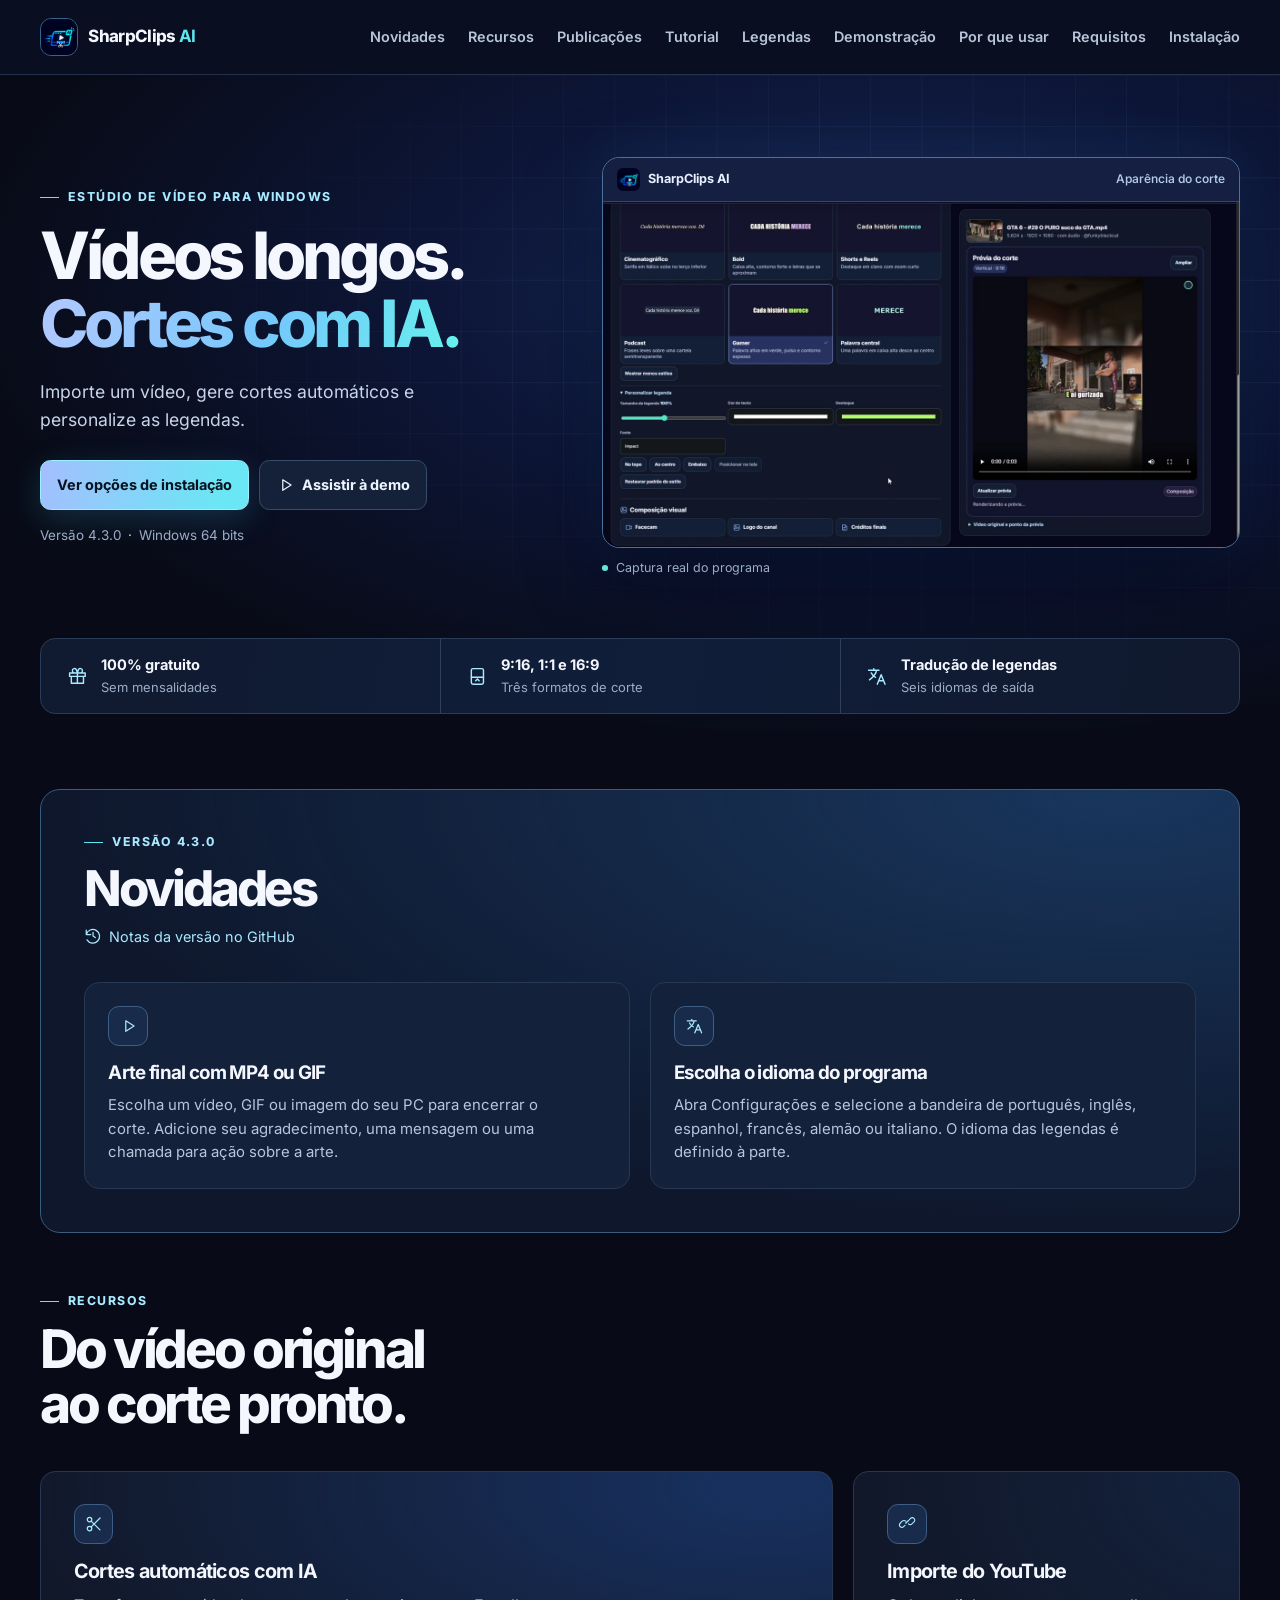
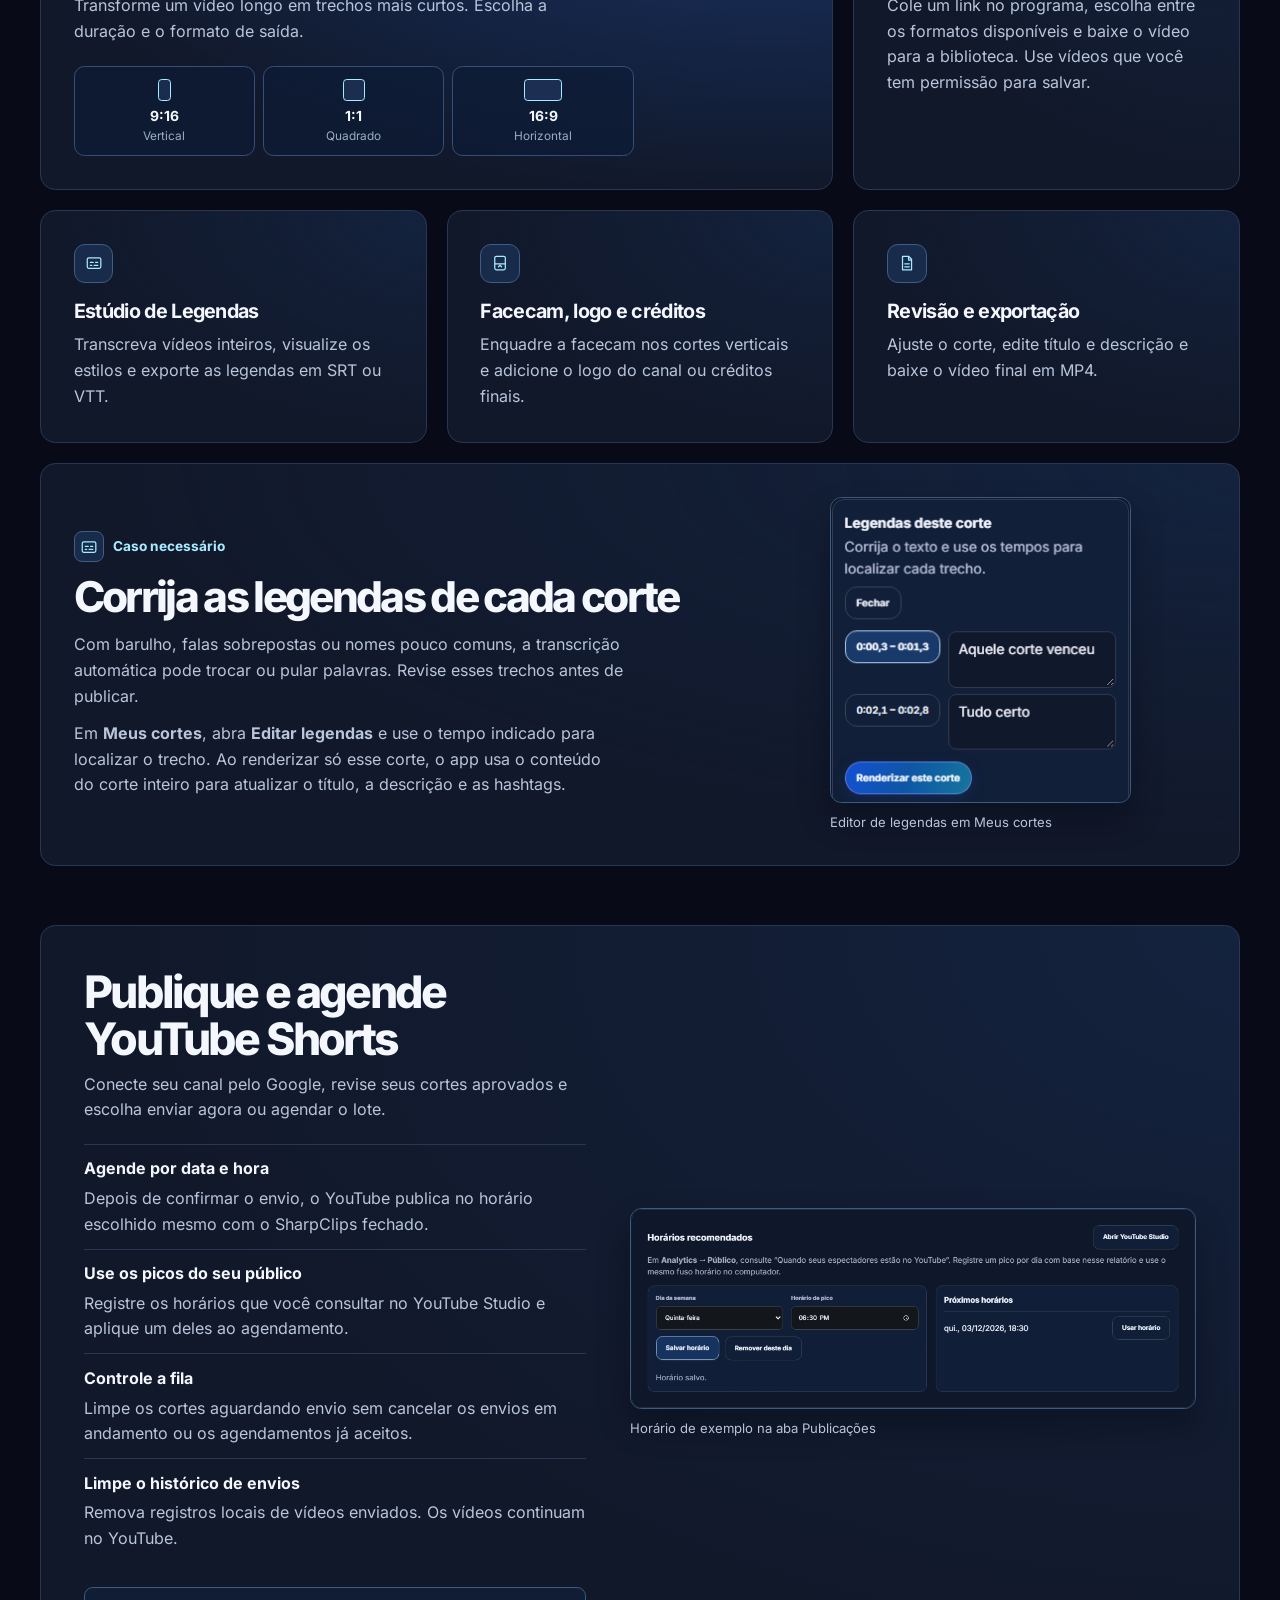
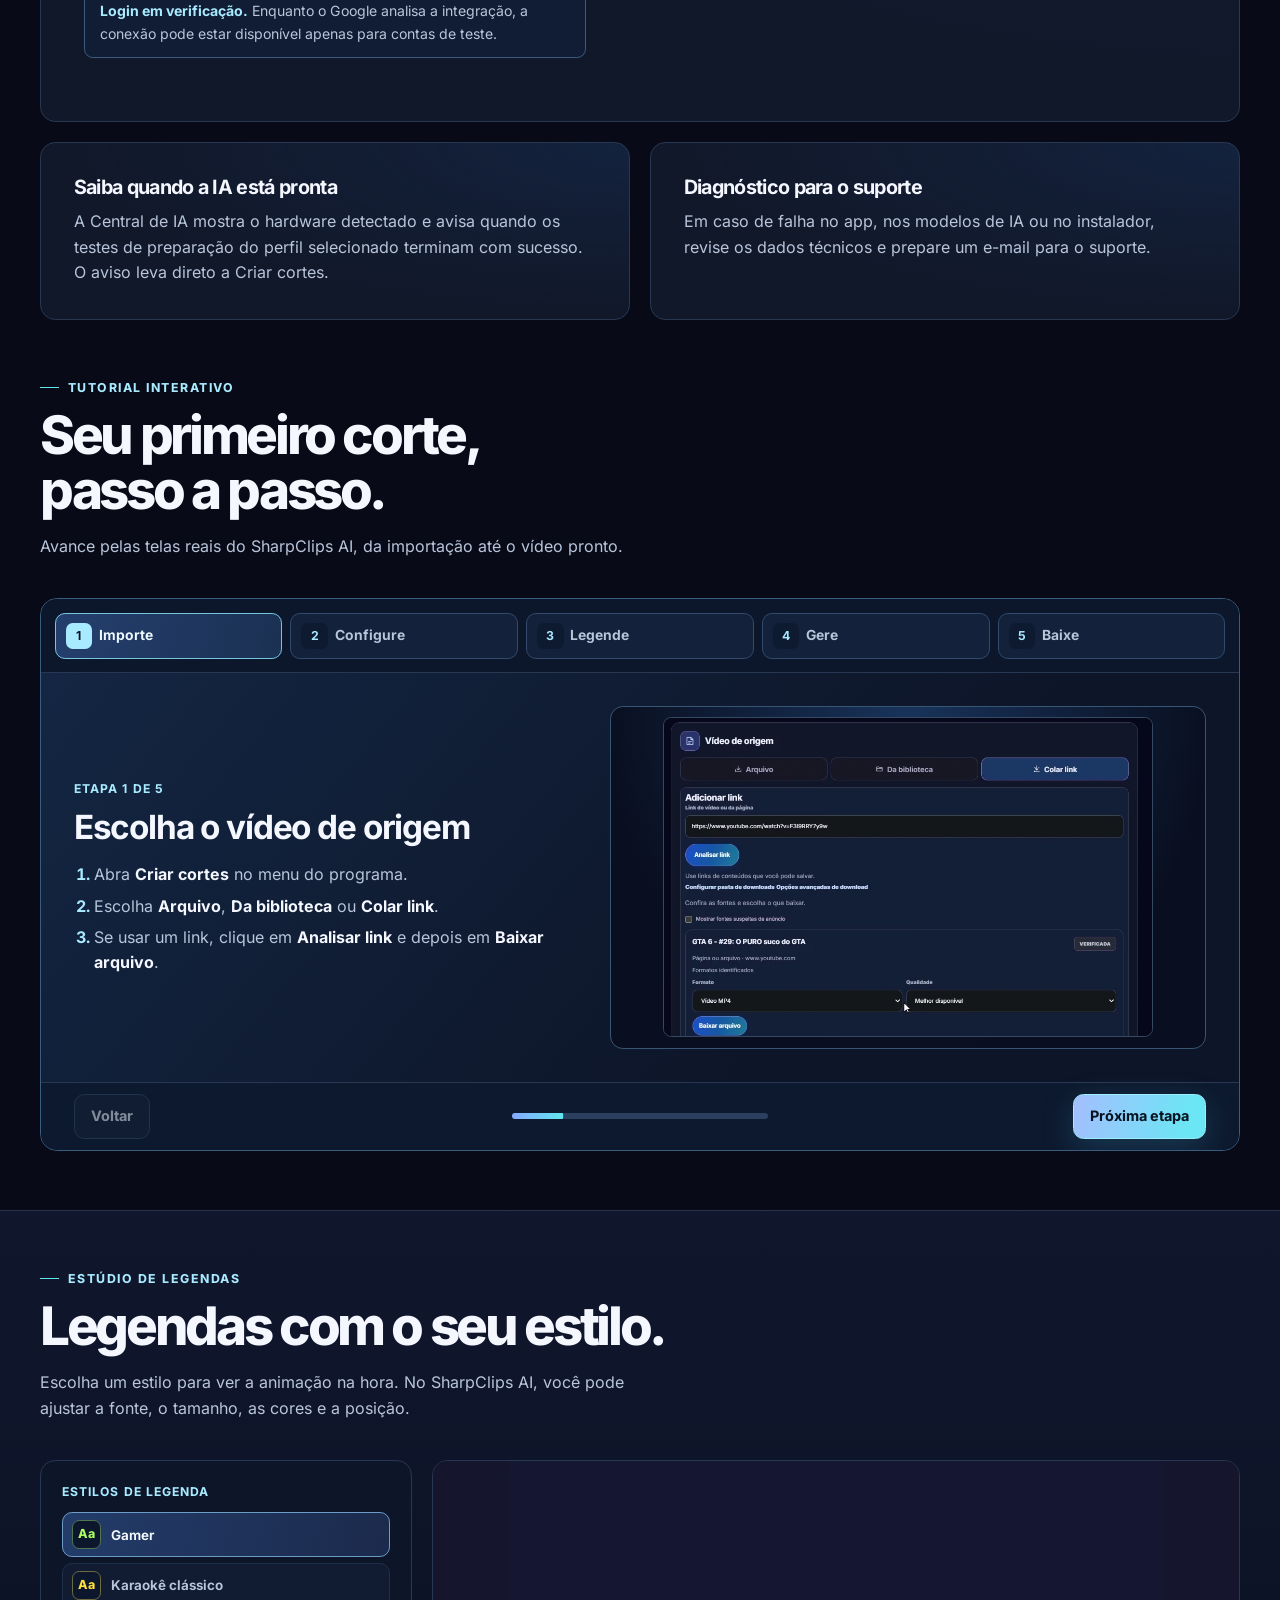
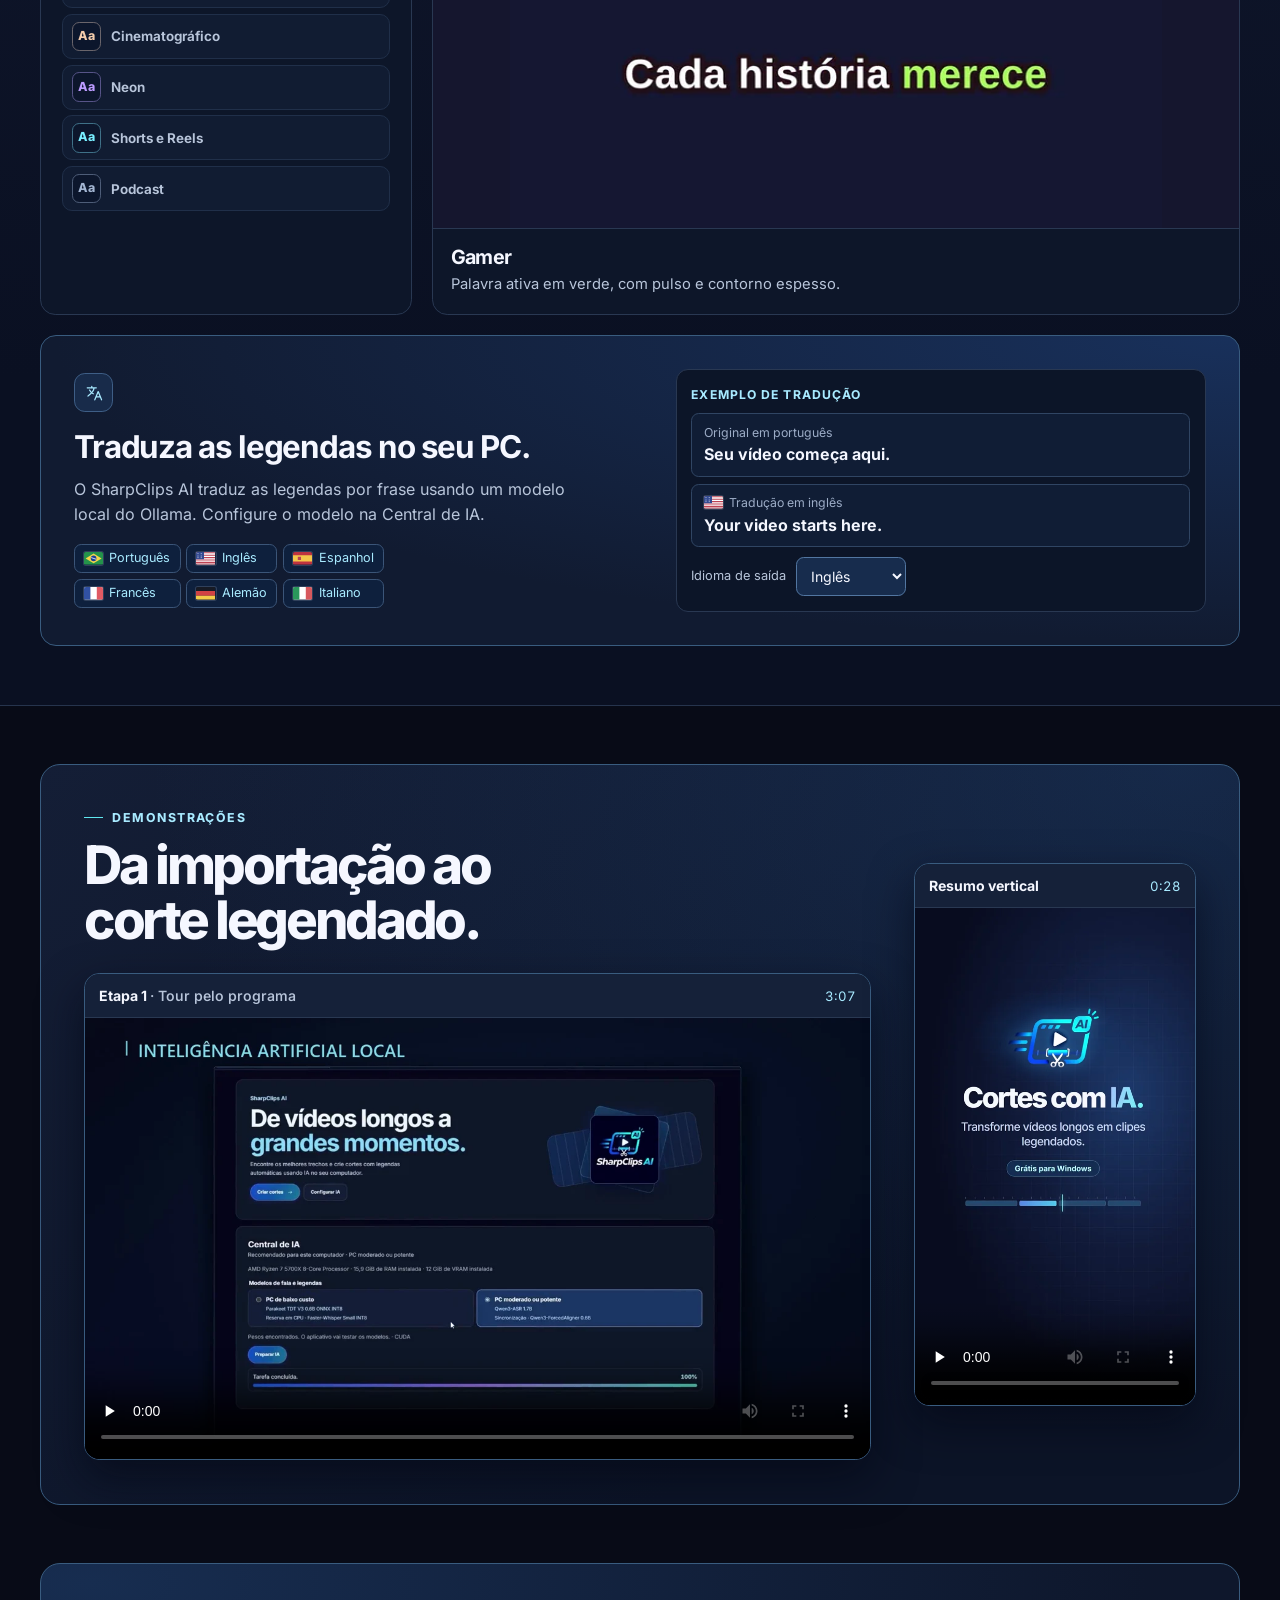
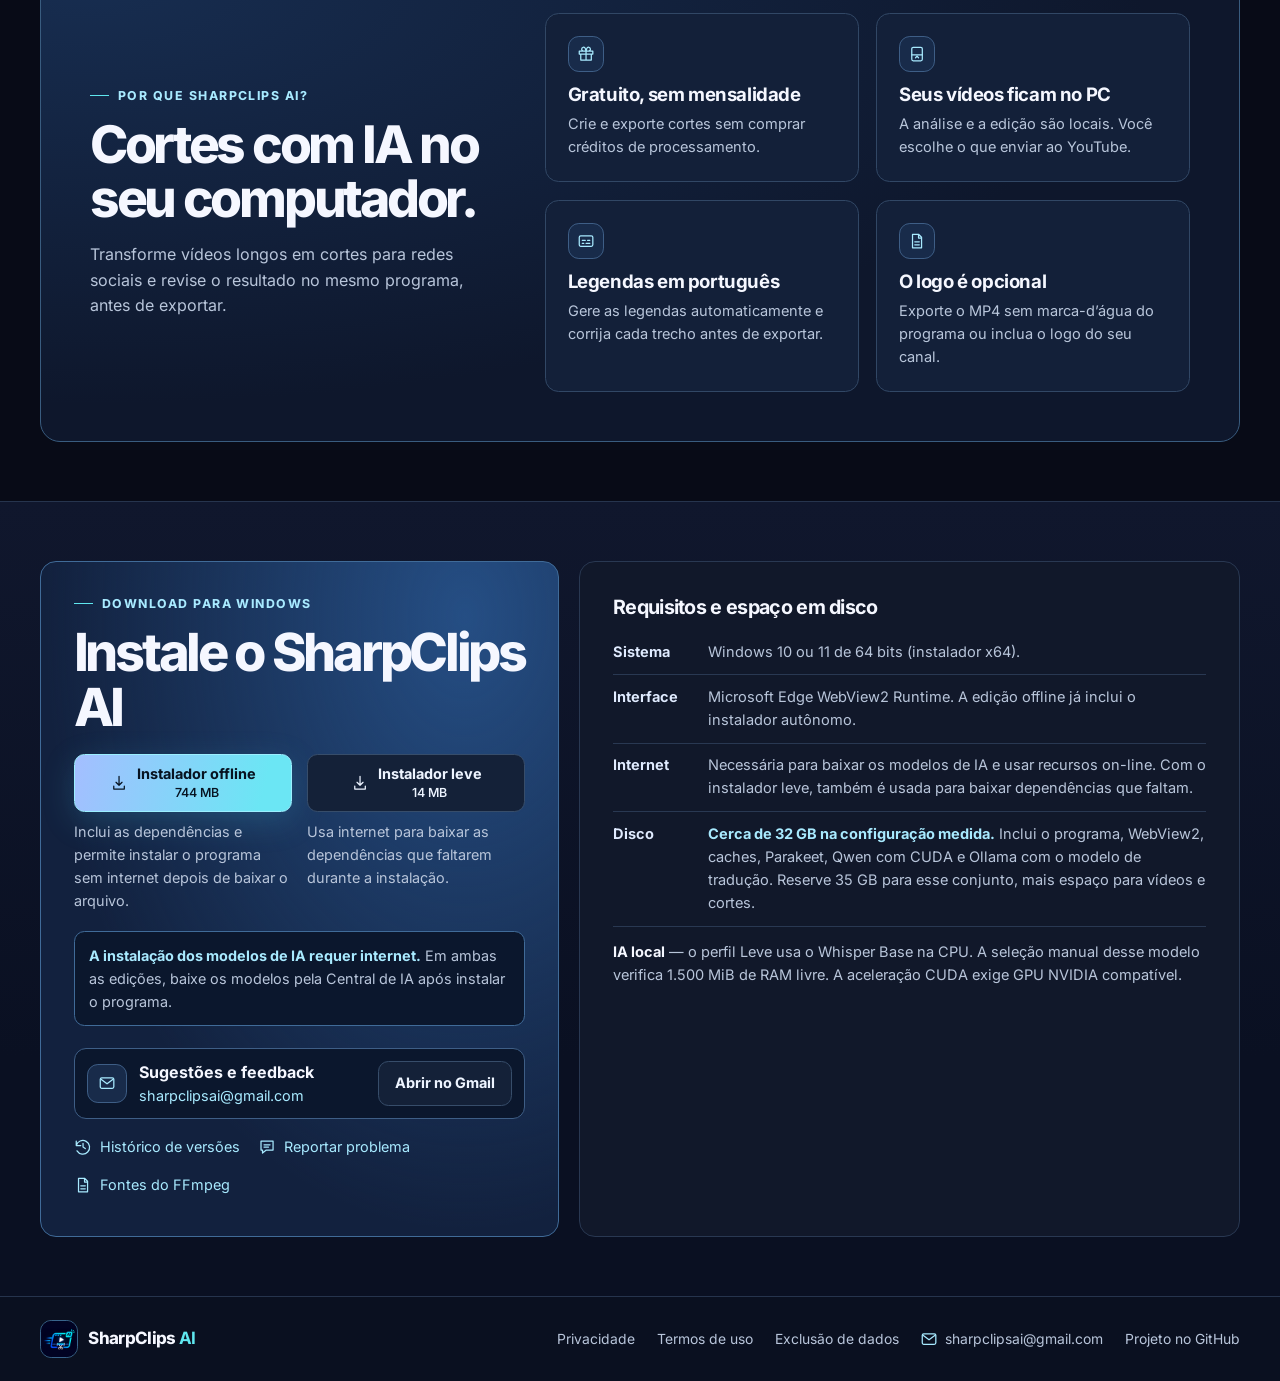
==== commit f3179122: "Apresenta as novidades do SharpClips AI 4.3.0" ====
--- a/docs/index.html
+++ b/docs/index.html
@@ -13,7 +13,7 @@
   <meta property="og:url" content="https://alebcon12-eng.github.io/SharpClipsAI/">
   <link rel="canonical" href="https://alebcon12-eng.github.io/SharpClipsAI/">
   <link rel="icon" type="image/png" href="./assets/icone-sharpclips.png">
-  <link rel="stylesheet" href="./assets/site.css?v=4.2.23">
+  <link rel="stylesheet" href="./assets/site.css?v=4.3.0">
   <link rel="stylesheet" href="./assets/cursor-glow.css?v=brilho-fundo">
   <script src="./assets/site.js?v=4215-espacamento" defer></script>
   <script src="./assets/cursor-glow.js" defer></script>
@@ -58,7 +58,7 @@
               <a class="button button-primary" href="#projeto" aria-describedby="status-instalador">Ver opções de instalação</a>
               <a class="button button-secondary" href="#demonstracao"><svg class="icon" aria-hidden="true"><use href="#icon-play"></use></svg> Assistir à demo</a>
             </div>
-            <p class="download-meta" id="status-instalador">Versão 4.2.23 <span>·</span> Windows 64 bits</p>
+            <p class="download-meta" id="status-instalador">Versão 4.3.0 <span>·</span> Windows 64 bits</p>
           </div>
 
           <figure class="hero-product">
@@ -85,25 +85,20 @@
     <section class="section shell" id="novidades" aria-labelledby="novidades-title">
       <div class="release-news">
         <div class="section-heading">
-          <p class="eyebrow">Versão 4.2.23</p>
+          <p class="eyebrow">Versão 4.3.0</p>
           <h2 id="novidades-title">Novidades</h2>
-          <a class="release-notes" href="https://github.com/alebcon12-eng/SharpClipsAI/releases/tag/4.2.23"><svg class="icon" aria-hidden="true"><use href="#icon-history"></use></svg> Notas da versão no GitHub</a>
+          <a class="release-notes" href="https://github.com/alebcon12-eng/SharpClipsAI/releases/tag/4.3.0"><svg class="icon" aria-hidden="true"><use href="#icon-history"></use></svg> Notas da versão no GitHub</a>
         </div>
         <div class="release-news-grid">
           <article class="feature-card surface-hover">
-            <span class="icon-box"><svg class="icon" aria-hidden="true"><use href="#icon-scissors"></use></svg></span>
-            <h3>Ajuste pela linha do tempo</h3>
-            <p>Marque o início e o fim com o vídeo aberto e escolha o formato do corte pelos cartões de proporção.</p>
+            <span class="icon-box"><svg class="icon" aria-hidden="true"><use href="#icon-play"></use></svg></span>
+            <h3>Arte final com MP4 ou GIF</h3>
+            <p>Escolha um vídeo, GIF ou imagem do seu PC para encerrar o corte. Adicione seu agradecimento, uma mensagem ou uma chamada para ação sobre a arte.</p>
           </article>
           <article class="feature-card surface-hover">
-            <span class="icon-box"><svg class="icon" aria-hidden="true"><use href="#icon-history"></use></svg></span>
-            <h3>Encurte as pausas</h3>
-            <p>A detecção considera o áudio de fundo. Escolha a intensidade e revise quais pausas encurtar antes de exportar.</p>
-          </article>
-          <article class="feature-card surface-hover">
-            <span class="icon-box"><svg class="icon" aria-hidden="true"><use href="#icon-play"></use></svg></span>
-            <h3>Fundo desfocado mais rápido</h3>
-            <p>Exportações de fontes com taxa de quadros mais alta, como 60 fps para 30 fps, podem renderizar mais rápido.</p>
+            <span class="icon-box"><svg class="icon" aria-hidden="true"><use href="#icon-language"></use></svg></span>
+            <h3>Escolha o idioma do programa</h3>
+            <p>Abra Configurações e selecione a bandeira de português, inglês, espanhol, francês, alemão ou italiano. O idioma das legendas é definido à parte.</p>
           </article>
         </div>
       </div>
@@ -545,14 +540,14 @@
             <h2 id="projeto-title">Instale o SharpClips AI</h2>
             <div class="download-options">
               <div class="download-option">
-                <a class="button button-primary" href="https://github.com/alebcon12-eng/SharpClipsAI/releases/download/4.2.23/SharpClipsAI_Setup_4.2.23_Offline_Windows_x64.exe" aria-describedby="instalador-offline-info">
+                <a class="button button-primary" href="https://github.com/alebcon12-eng/SharpClipsAI/releases/download/4.3.0/SharpClipsAI_Setup_4.3.0_Offline_Windows_x64.exe" aria-describedby="instalador-offline-info">
                   <svg class="icon" aria-hidden="true"><use href="#icon-download"></use></svg>
                   <span>Instalador offline <small>744 MB</small></span>
                 </a>
                 <p id="instalador-offline-info">Inclui as dependências e permite instalar o programa sem internet depois de baixar o arquivo.</p>
               </div>
               <div class="download-option">
-                <a class="button button-secondary" href="https://github.com/alebcon12-eng/SharpClipsAI/releases/download/4.2.23/SharpClipsAI_Setup_4.2.23_Windows_x64.exe" aria-describedby="instalador-leve-info">
+                <a class="button button-secondary" href="https://github.com/alebcon12-eng/SharpClipsAI/releases/download/4.3.0/SharpClipsAI_Setup_4.3.0_Windows_x64.exe" aria-describedby="instalador-leve-info">
                   <svg class="icon" aria-hidden="true"><use href="#icon-download"></use></svg>
                   <span>Instalador leve <small>14 MB</small></span>
                 </a>
@@ -570,7 +565,7 @@
             <div class="project-links">
               <a href="https://github.com/alebcon12-eng/SharpClipsAI/releases"><svg class="icon" aria-hidden="true"><use href="#icon-history"></use></svg> Histórico de versões</a>
               <a href="https://github.com/alebcon12-eng/SharpClipsAI/issues"><svg class="icon" aria-hidden="true"><use href="#icon-comment"></use></svg> Reportar problema</a>
-              <a href="https://github.com/alebcon12-eng/SharpClipsAI/releases/tag/4.2.23#fontes-do-ffmpeg"><svg class="icon" aria-hidden="true"><use href="#icon-file"></use></svg> Fontes do FFmpeg</a>
+              <a href="https://github.com/alebcon12-eng/SharpClipsAI/releases/tag/4.3.0#fontes-do-ffmpeg"><svg class="icon" aria-hidden="true"><use href="#icon-file"></use></svg> Fontes do FFmpeg</a>
             </div>
           </div>
 
--- a/docs/assets/site.css
+++ b/docs/assets/site.css
@@ -395,7 +395,7 @@
 .release-news .section-heading h2 { max-width: none; font-size: clamp(1.9rem, 3.85vw, 3.45rem); }
 .release-notes { display: inline-flex; align-items: center; gap: .4rem; min-height: 2rem; margin-top: .4rem; color: var(--ice); font-size: .9rem; }
 .release-notes:hover { text-decoration: underline; }
-.release-news-grid { display: grid; grid-template-columns: repeat(3, minmax(0, 1fr)); gap: var(--grid-gap); }
+.release-news-grid { display: grid; grid-template-columns: repeat(2, minmax(0, 1fr)); gap: var(--grid-gap); }
 .release-news-grid .feature-card {
   min-width: 0;
   padding: clamp(.95rem, 1.8vw, 1.5rem);
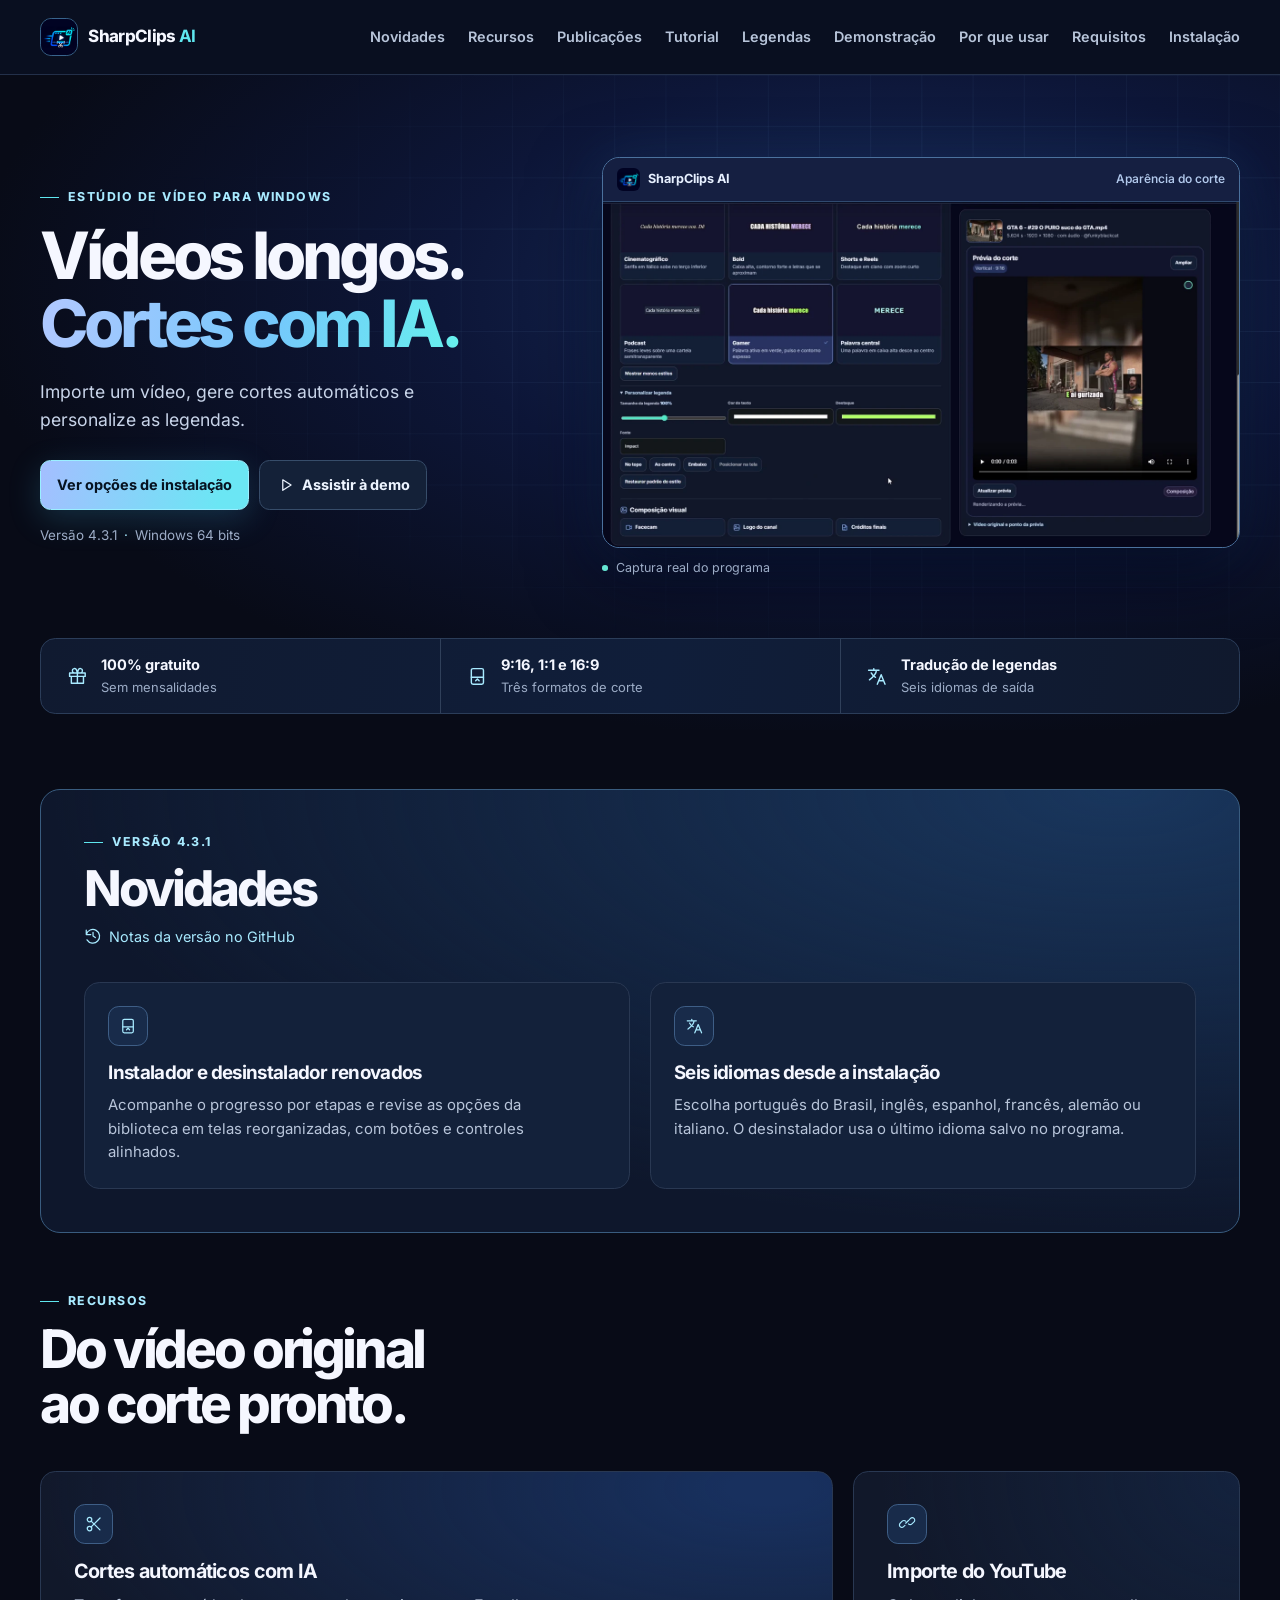
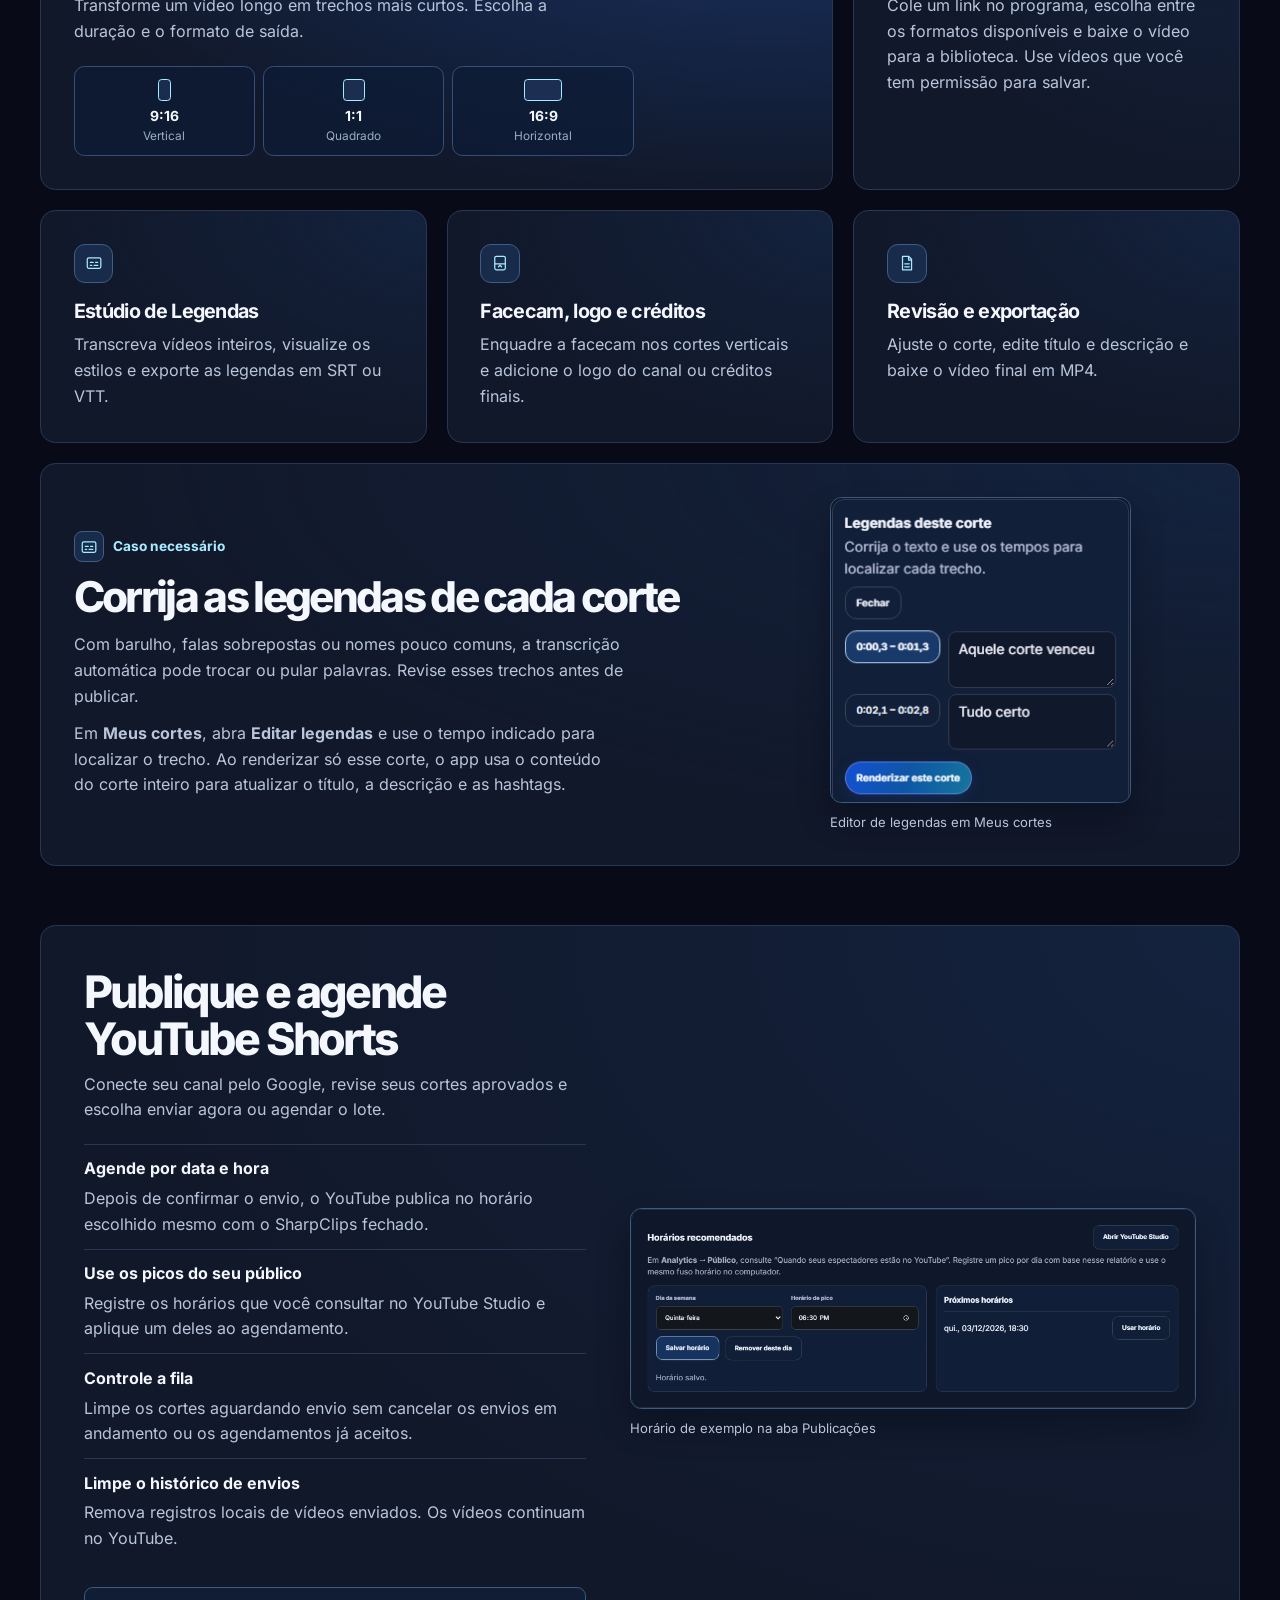
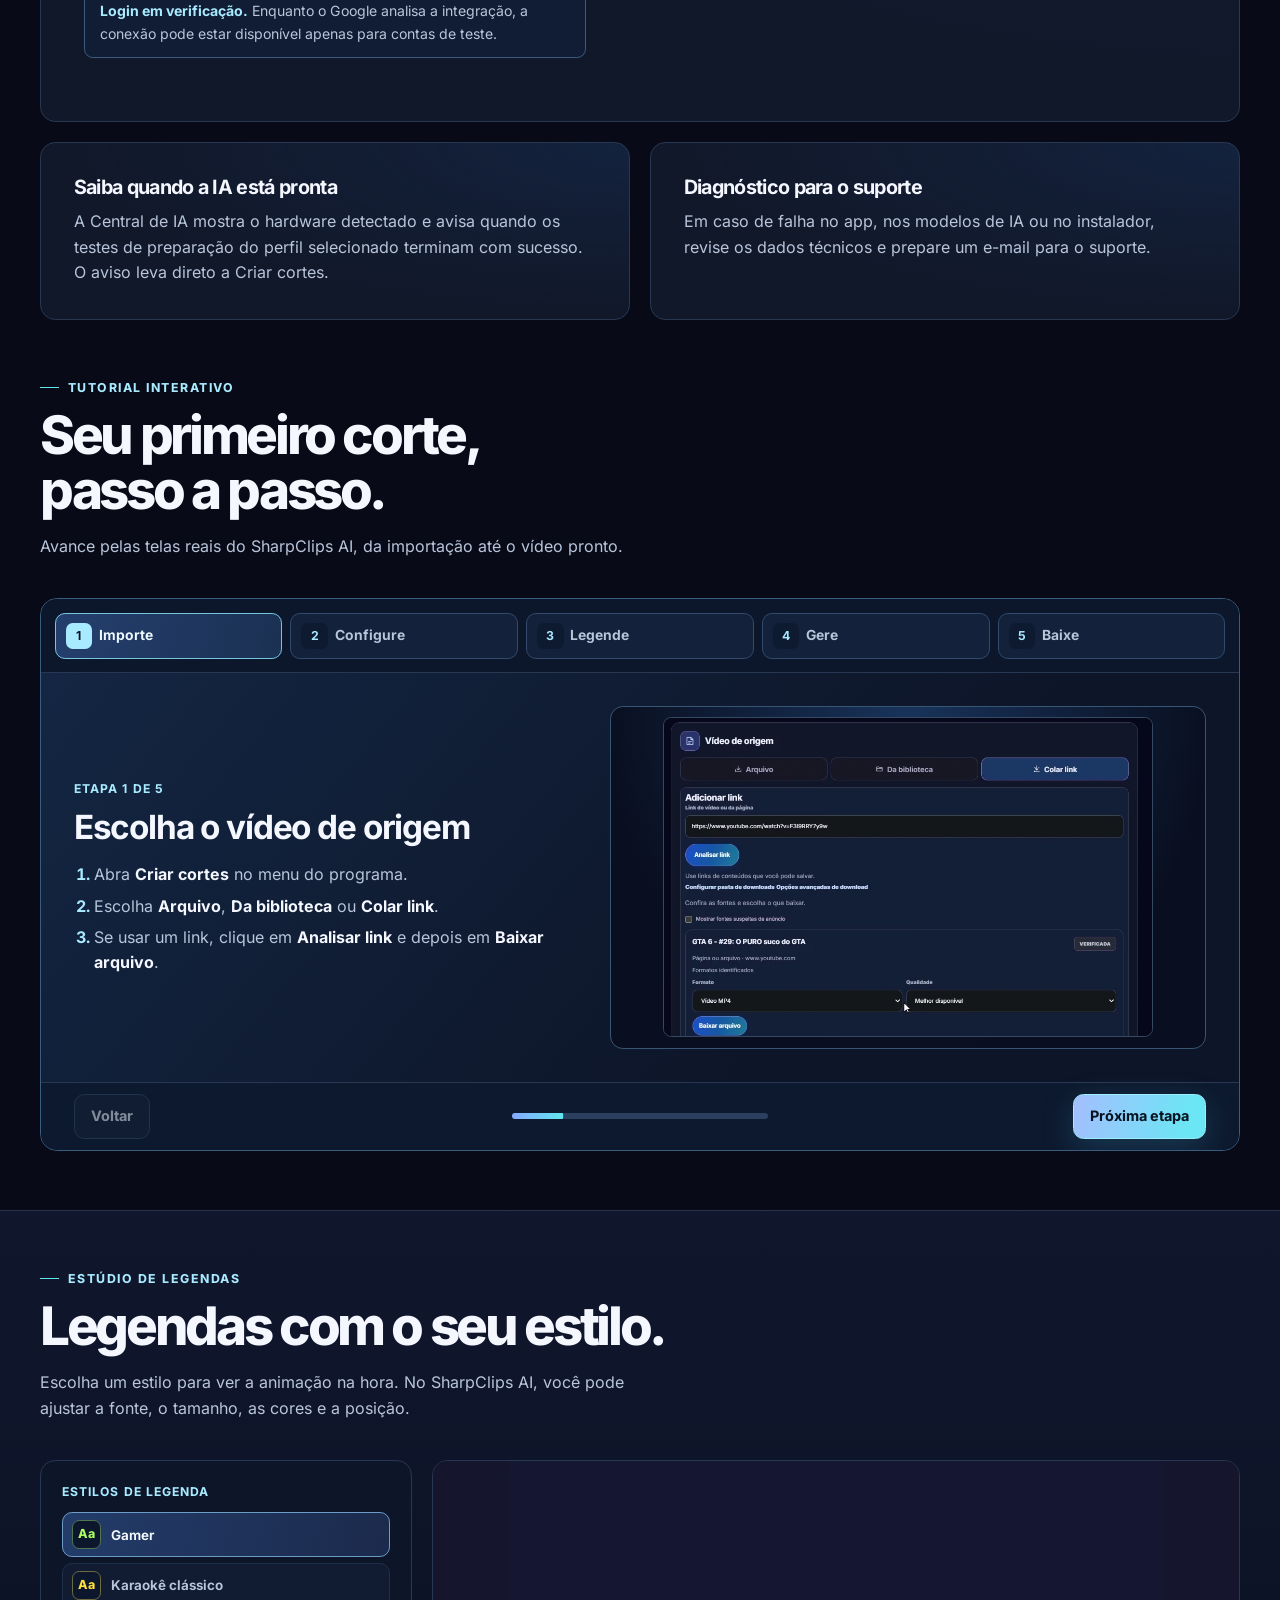
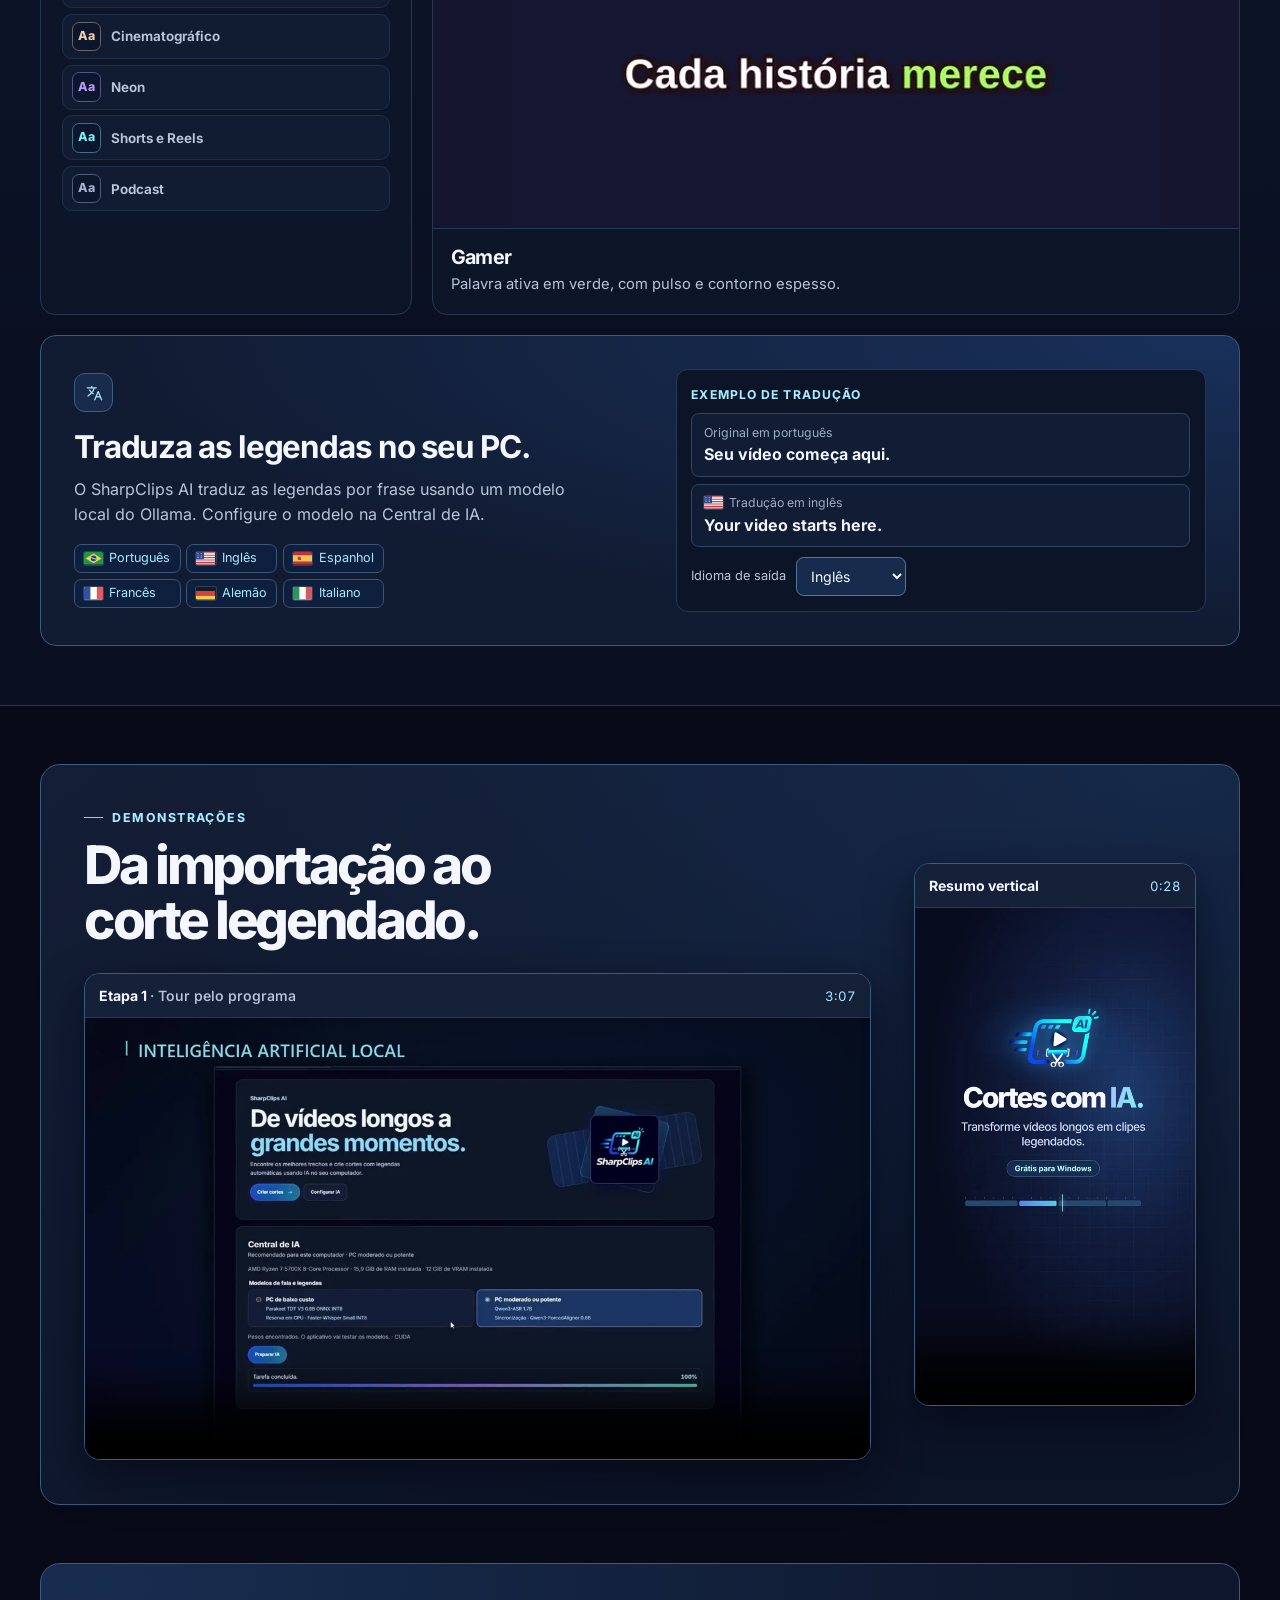
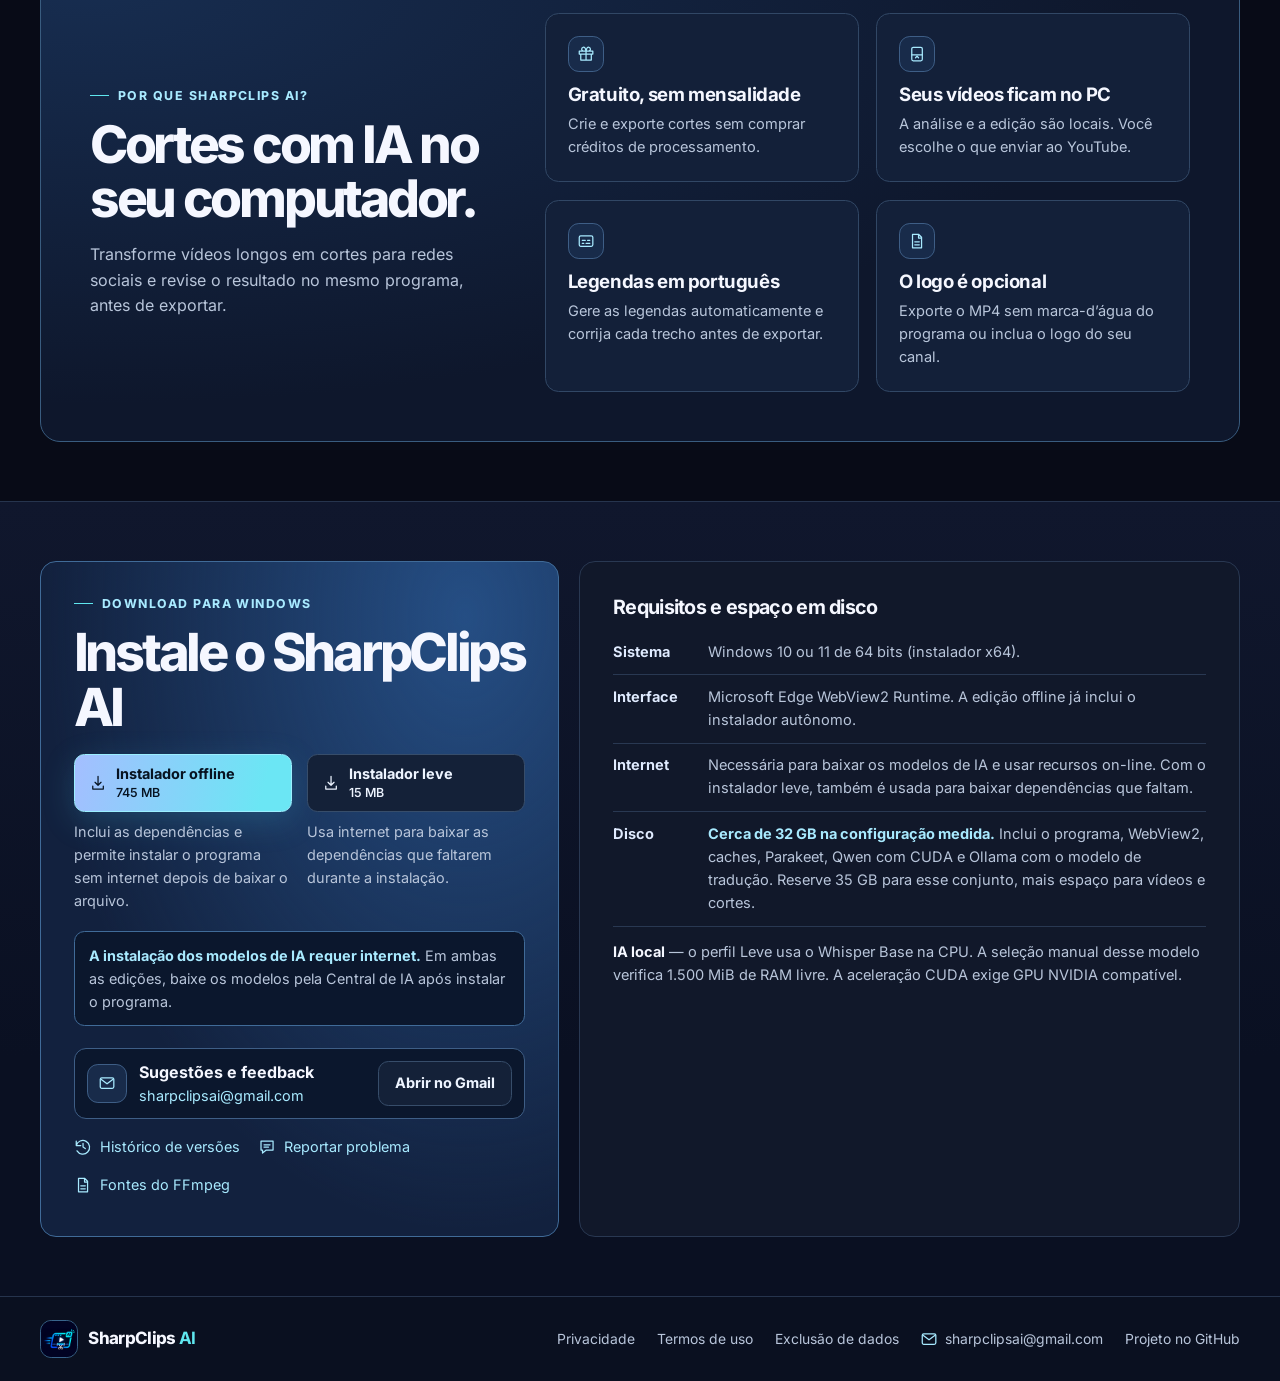
==== commit d720d1e4: "Atualiza o site para o SharpClips AI 4.3.1" ====
--- a/docs/index.html
+++ b/docs/index.html
@@ -13,7 +13,7 @@
   <meta property="og:url" content="https://alebcon12-eng.github.io/SharpClipsAI/">
   <link rel="canonical" href="https://alebcon12-eng.github.io/SharpClipsAI/">
   <link rel="icon" type="image/png" href="./assets/icone-sharpclips.png">
-  <link rel="stylesheet" href="./assets/site.css?v=4.3.0">
+  <link rel="stylesheet" href="./assets/site.css?v=4.3.1">
   <link rel="stylesheet" href="./assets/cursor-glow.css?v=brilho-fundo">
   <script src="./assets/site.js?v=4215-espacamento" defer></script>
   <script src="./assets/cursor-glow.js" defer></script>
@@ -58,7 +58,7 @@
               <a class="button button-primary" href="#projeto" aria-describedby="status-instalador">Ver opções de instalação</a>
               <a class="button button-secondary" href="#demonstracao"><svg class="icon" aria-hidden="true"><use href="#icon-play"></use></svg> Assistir à demo</a>
             </div>
-            <p class="download-meta" id="status-instalador">Versão 4.3.0 <span>·</span> Windows 64 bits</p>
+            <p class="download-meta" id="status-instalador">Versão 4.3.1 <span>·</span> Windows 64 bits</p>
           </div>
 
           <figure class="hero-product">
@@ -85,20 +85,20 @@
     <section class="section shell" id="novidades" aria-labelledby="novidades-title">
       <div class="release-news">
         <div class="section-heading">
-          <p class="eyebrow">Versão 4.3.0</p>
+          <p class="eyebrow">Versão 4.3.1</p>
           <h2 id="novidades-title">Novidades</h2>
-          <a class="release-notes" href="https://github.com/alebcon12-eng/SharpClipsAI/releases/tag/4.3.0"><svg class="icon" aria-hidden="true"><use href="#icon-history"></use></svg> Notas da versão no GitHub</a>
+          <a class="release-notes" href="https://github.com/alebcon12-eng/SharpClipsAI/releases/tag/4.3.1"><svg class="icon" aria-hidden="true"><use href="#icon-history"></use></svg> Notas da versão no GitHub</a>
         </div>
         <div class="release-news-grid">
           <article class="feature-card surface-hover">
-            <span class="icon-box"><svg class="icon" aria-hidden="true"><use href="#icon-play"></use></svg></span>
-            <h3>Arte final com MP4 ou GIF</h3>
-            <p>Escolha um vídeo, GIF ou imagem do seu PC para encerrar o corte. Adicione seu agradecimento, uma mensagem ou uma chamada para ação sobre a arte.</p>
+            <span class="icon-box"><svg class="icon" aria-hidden="true"><use href="#icon-layout"></use></svg></span>
+            <h3>Instalador e desinstalador renovados</h3>
+            <p>Acompanhe o progresso por etapas e revise as opções da biblioteca em telas reorganizadas, com botões e controles alinhados.</p>
           </article>
           <article class="feature-card surface-hover">
             <span class="icon-box"><svg class="icon" aria-hidden="true"><use href="#icon-language"></use></svg></span>
-            <h3>Escolha o idioma do programa</h3>
-            <p>Abra Configurações e selecione a bandeira de português, inglês, espanhol, francês, alemão ou italiano. O idioma das legendas é definido à parte.</p>
+            <h3>Seis idiomas desde a instalação</h3>
+            <p>Escolha português do Brasil, inglês, espanhol, francês, alemão ou italiano. O desinstalador usa o último idioma salvo no programa.</p>
           </article>
         </div>
       </div>
@@ -540,16 +540,16 @@
             <h2 id="projeto-title">Instale o SharpClips AI</h2>
             <div class="download-options">
               <div class="download-option">
-                <a class="button button-primary" href="https://github.com/alebcon12-eng/SharpClipsAI/releases/download/4.3.0/SharpClipsAI_Setup_4.3.0_Offline_Windows_x64.exe" aria-describedby="instalador-offline-info">
+                <a class="button button-primary" href="https://github.com/alebcon12-eng/SharpClipsAI/releases/download/4.3.1/SharpClipsAI_Setup_4.3.1_Offline_Windows_x64.exe" aria-describedby="instalador-offline-info">
                   <svg class="icon" aria-hidden="true"><use href="#icon-download"></use></svg>
-                  <span>Instalador offline <small>744 MB</small></span>
+                  <span>Instalador offline <small>745 MB</small></span>
                 </a>
                 <p id="instalador-offline-info">Inclui as dependências e permite instalar o programa sem internet depois de baixar o arquivo.</p>
               </div>
               <div class="download-option">
-                <a class="button button-secondary" href="https://github.com/alebcon12-eng/SharpClipsAI/releases/download/4.3.0/SharpClipsAI_Setup_4.3.0_Windows_x64.exe" aria-describedby="instalador-leve-info">
+                <a class="button button-secondary" href="https://github.com/alebcon12-eng/SharpClipsAI/releases/download/4.3.1/SharpClipsAI_Setup_4.3.1_Windows_x64.exe" aria-describedby="instalador-leve-info">
                   <svg class="icon" aria-hidden="true"><use href="#icon-download"></use></svg>
-                  <span>Instalador leve <small>14 MB</small></span>
+                  <span>Instalador leve <small>15 MB</small></span>
                 </a>
                 <p id="instalador-leve-info">Usa internet para baixar as dependências que faltarem durante a instalação.</p>
               </div>
@@ -565,7 +565,7 @@
             <div class="project-links">
               <a href="https://github.com/alebcon12-eng/SharpClipsAI/releases"><svg class="icon" aria-hidden="true"><use href="#icon-history"></use></svg> Histórico de versões</a>
               <a href="https://github.com/alebcon12-eng/SharpClipsAI/issues"><svg class="icon" aria-hidden="true"><use href="#icon-comment"></use></svg> Reportar problema</a>
-              <a href="https://github.com/alebcon12-eng/SharpClipsAI/releases/tag/4.3.0#fontes-do-ffmpeg"><svg class="icon" aria-hidden="true"><use href="#icon-file"></use></svg> Fontes do FFmpeg</a>
+              <a href="https://github.com/alebcon12-eng/SharpClipsAI/releases/tag/4.3.1#fontes-do-ffmpeg"><svg class="icon" aria-hidden="true"><use href="#icon-file"></use></svg> Fontes do FFmpeg</a>
             </div>
           </div>
 
--- a/docs/assets/site.css
+++ b/docs/assets/site.css
@@ -850,7 +850,13 @@
   gap: .9rem;
   margin-top: 1.2rem;
 }
-.download-option .button { display: flex; width: 100%; min-height: 3.65rem; padding-inline: .55rem; }
+.download-option .button {
+  justify-content: flex-start;
+  width: 100%;
+  min-height: 3.65rem;
+  padding-inline: .9rem;
+  text-align: start;
+}
 .download-option .button small { display: block; margin-top: .12rem; font-size: .78rem; font-weight: 550; }
 .download-option p { margin-top: .5rem; color: var(--secondary); font-size: .9rem; }
 .ai-download-note {
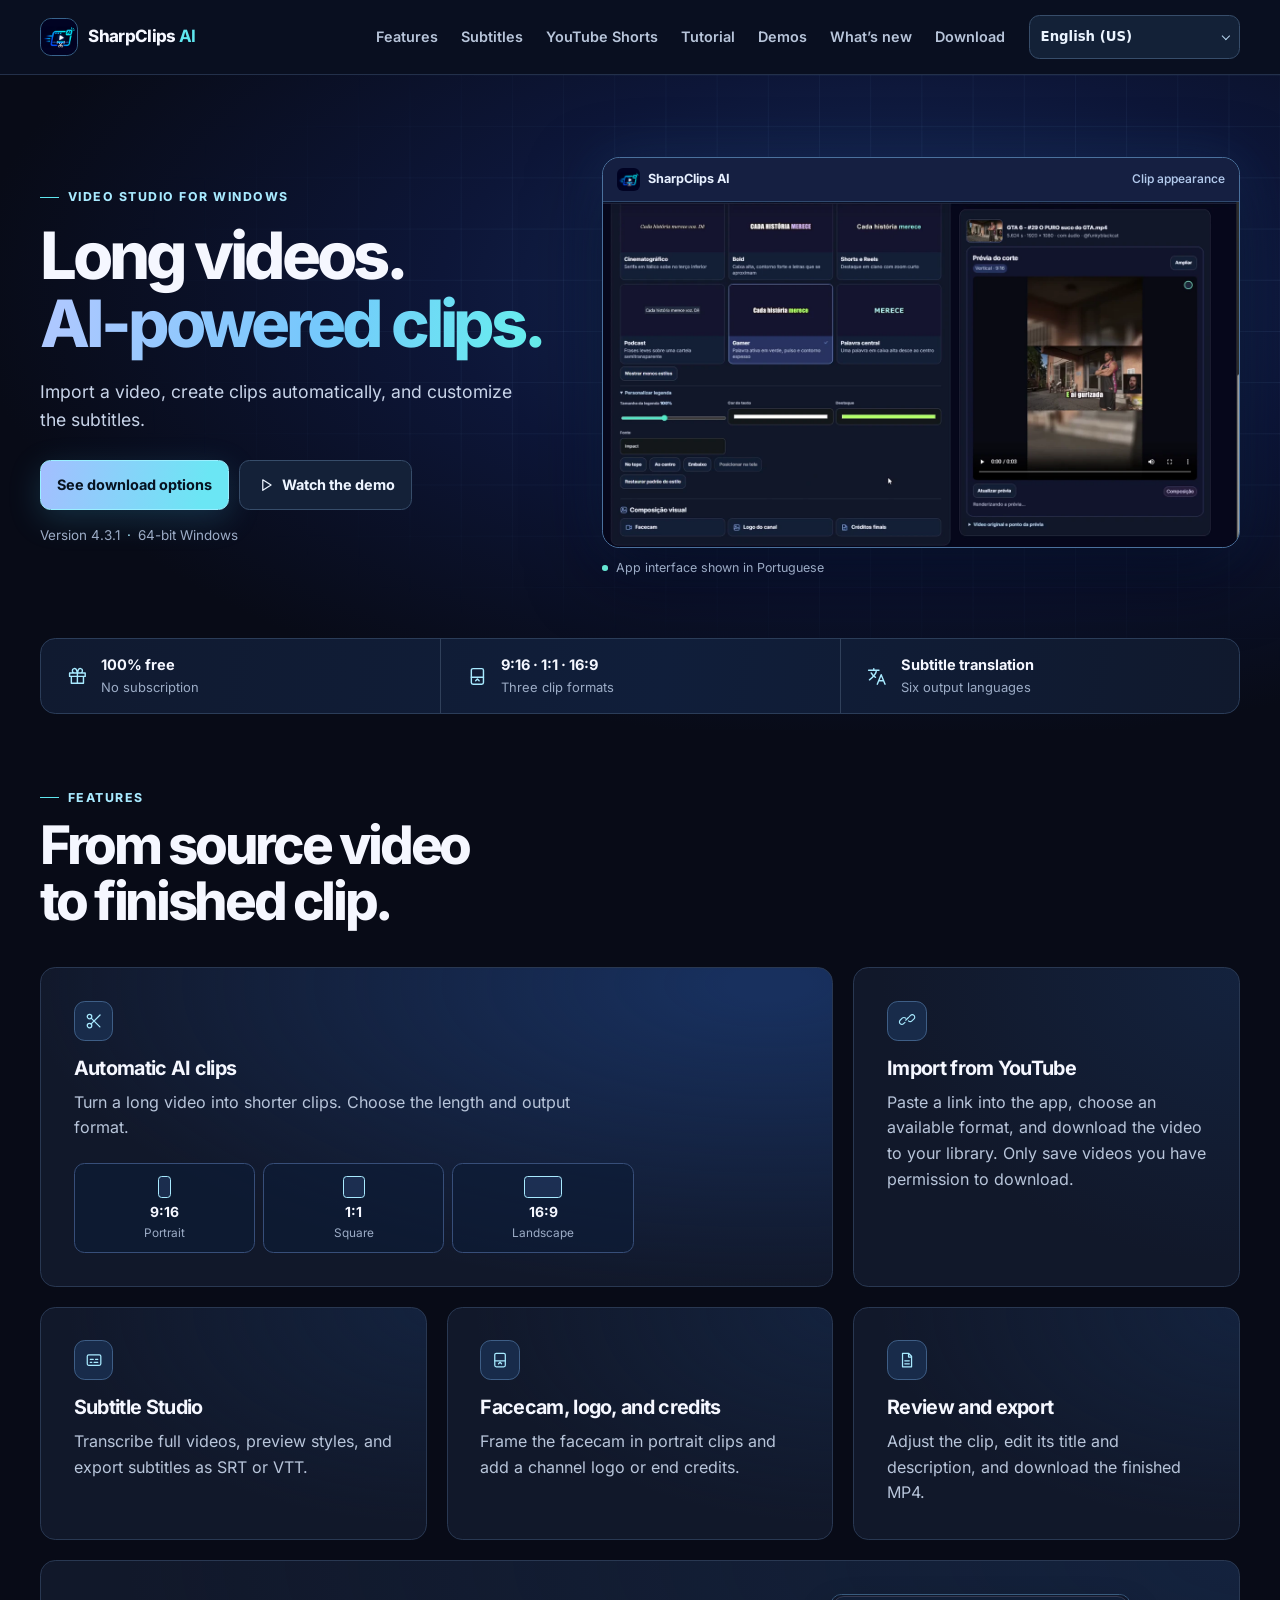
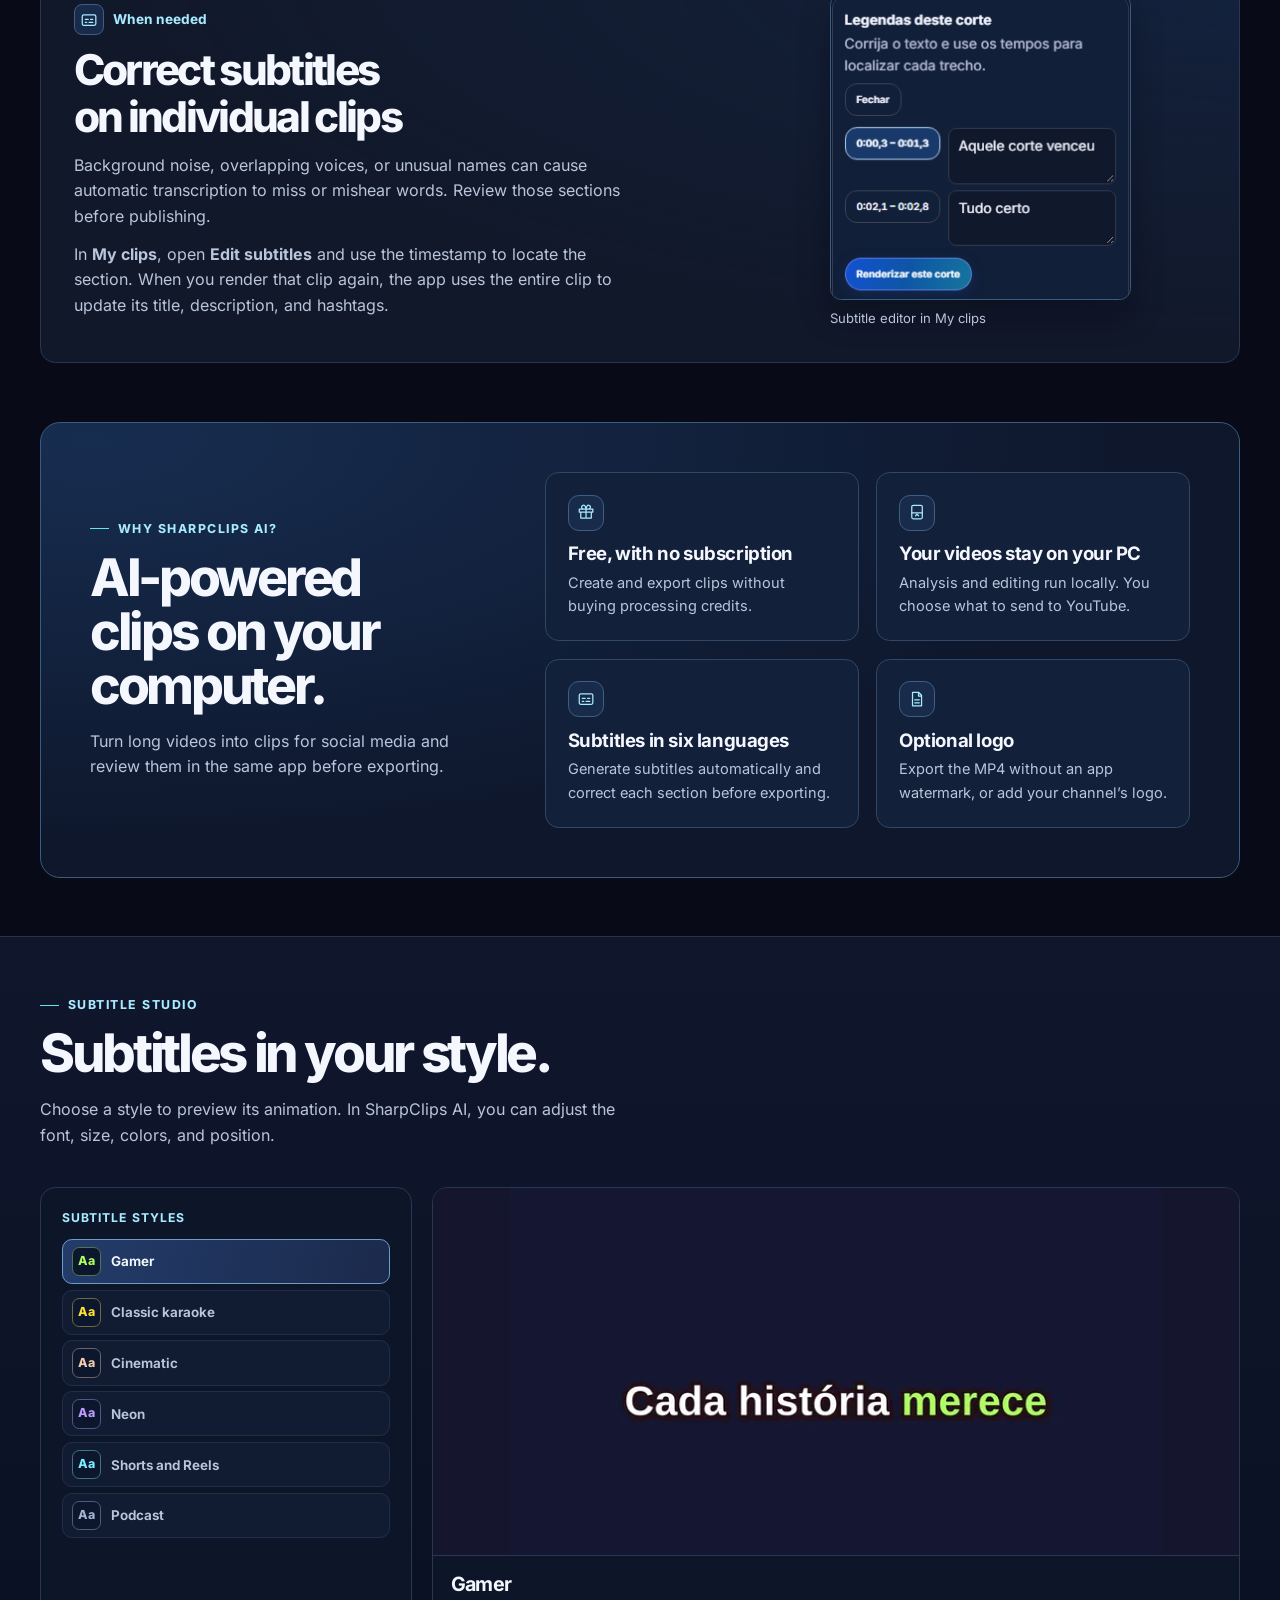
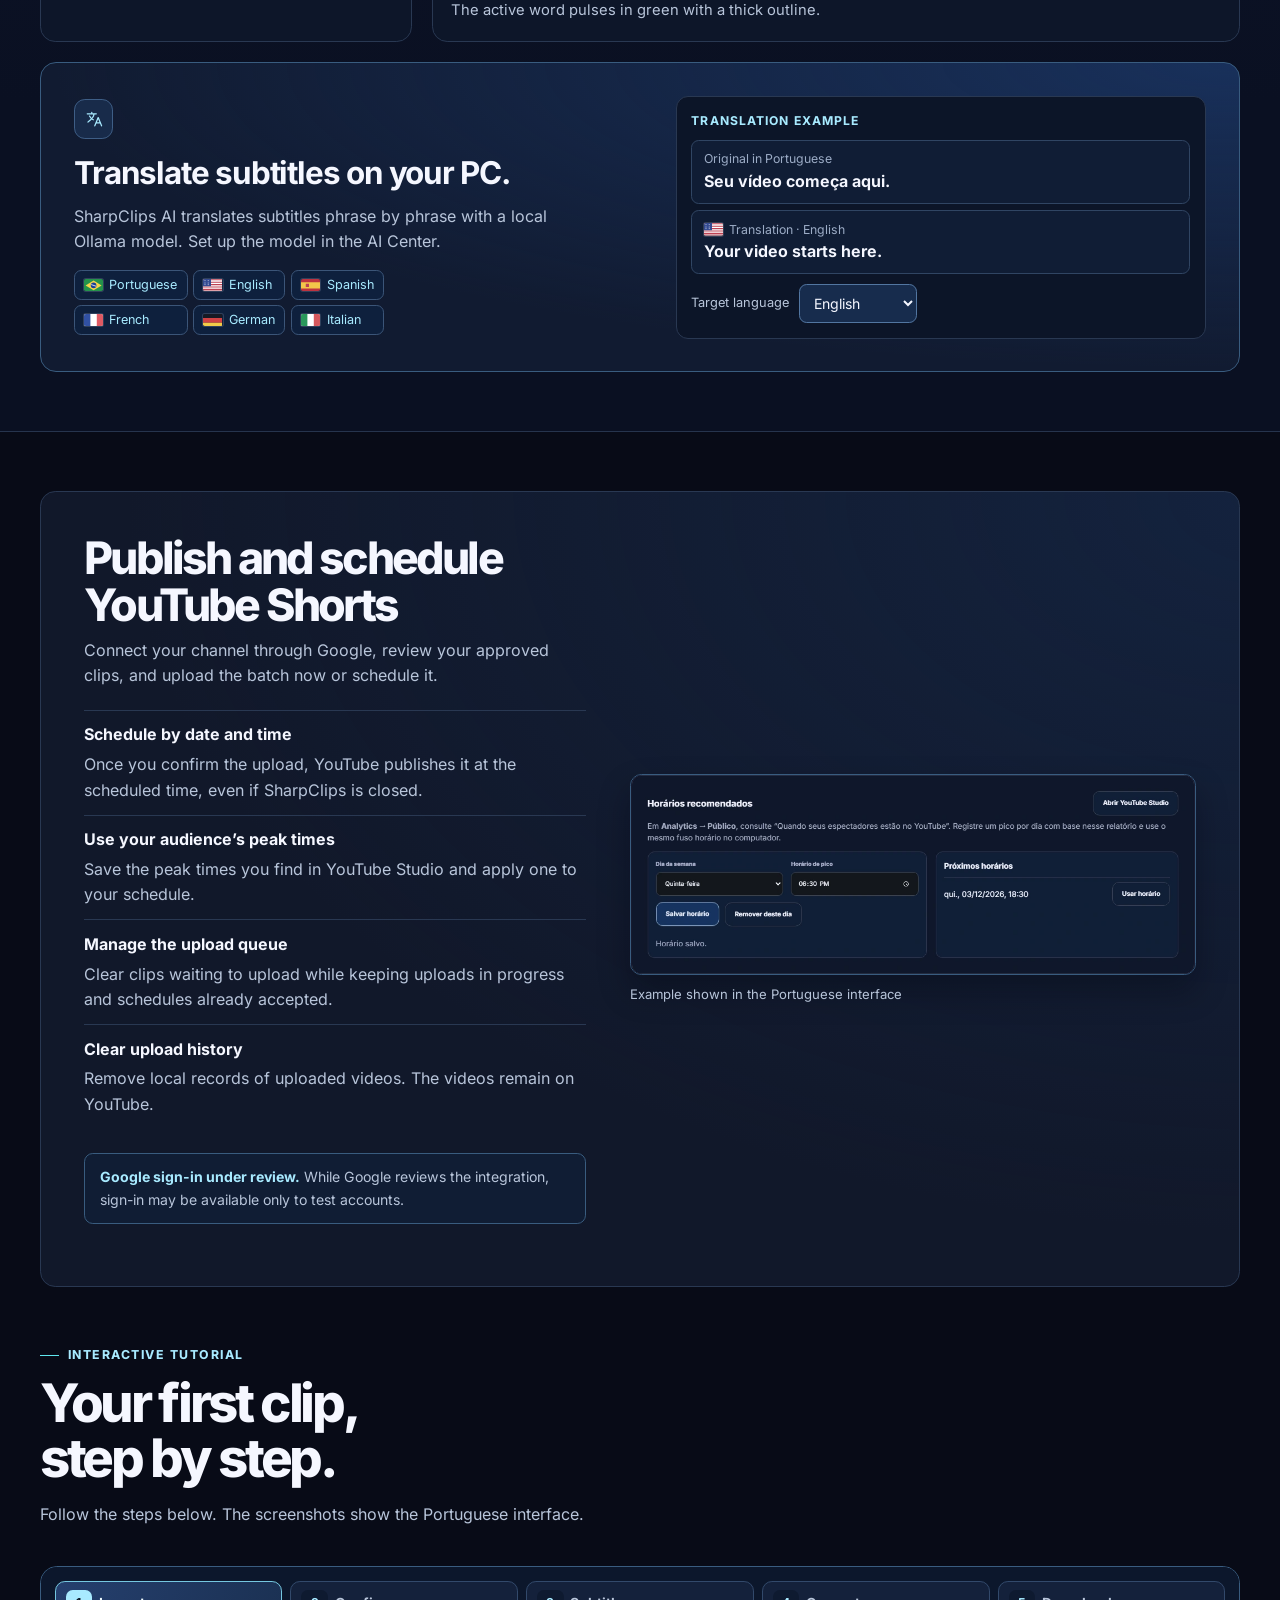
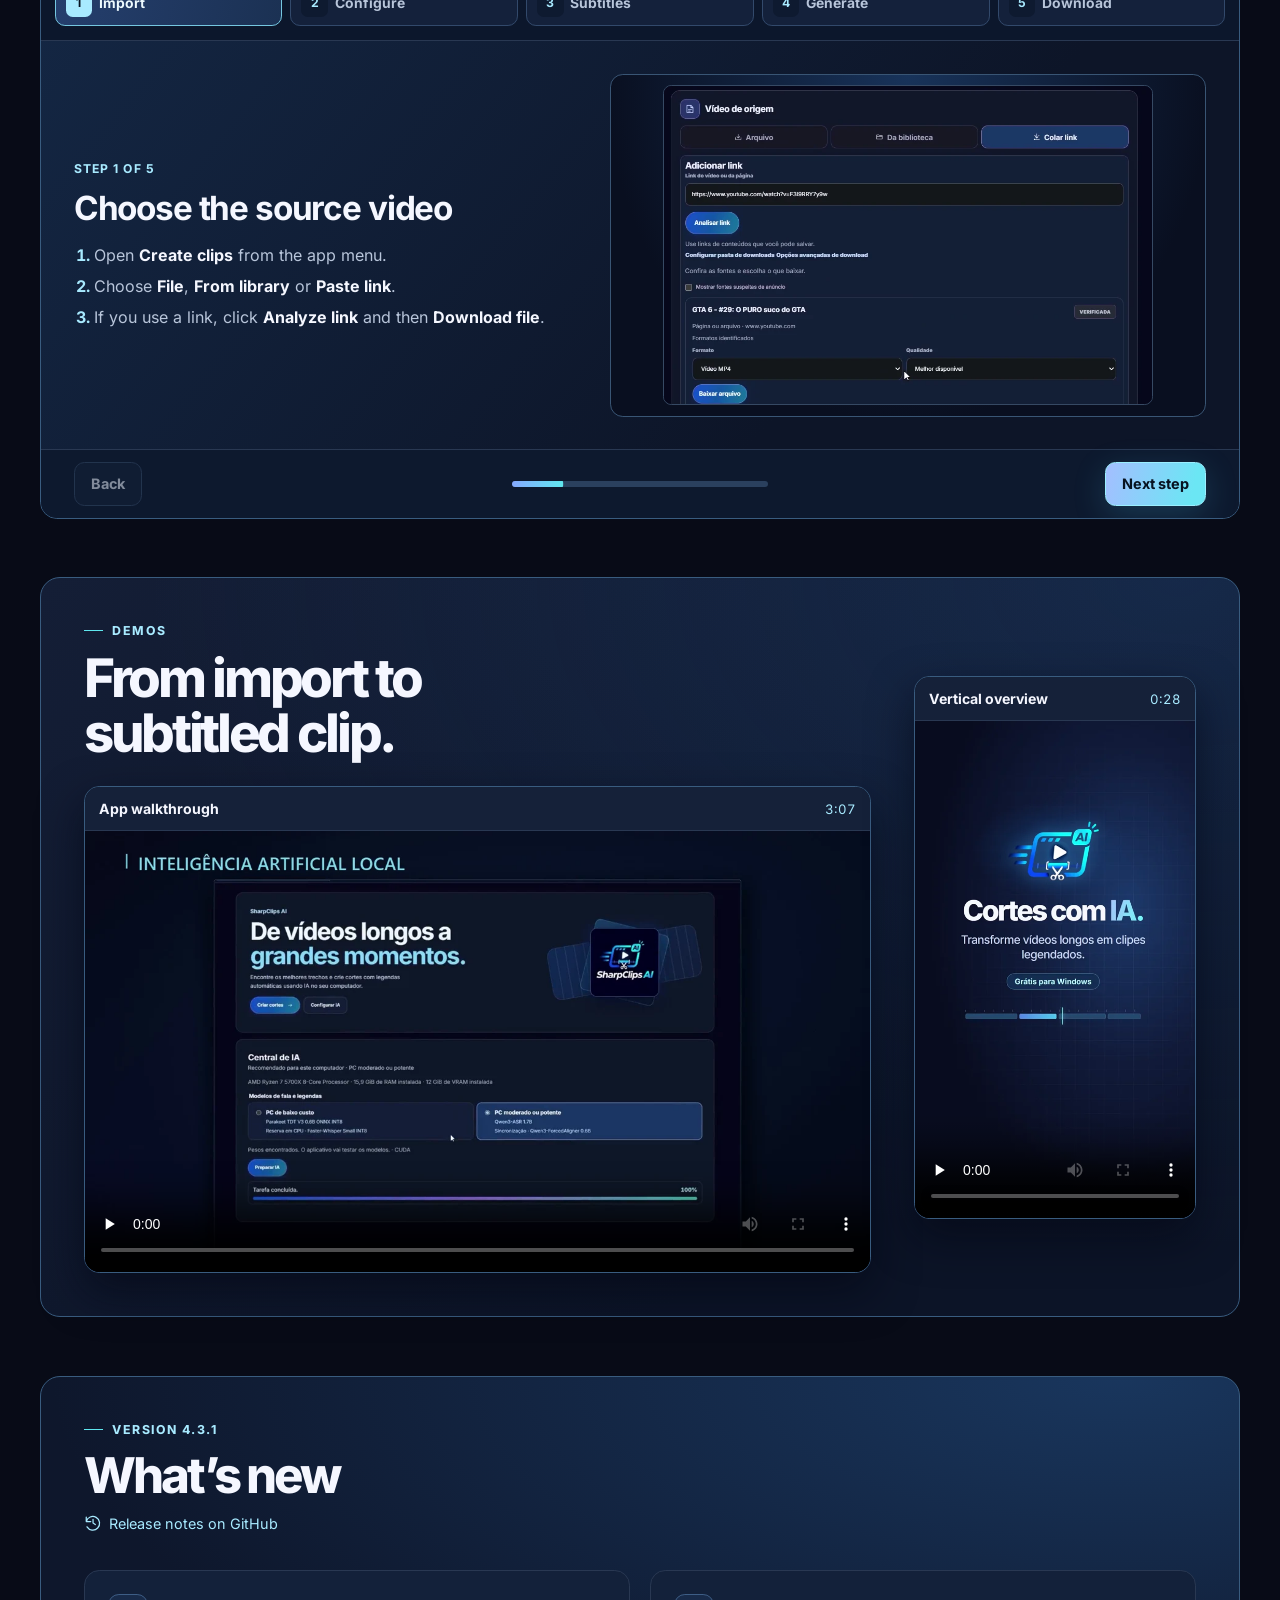
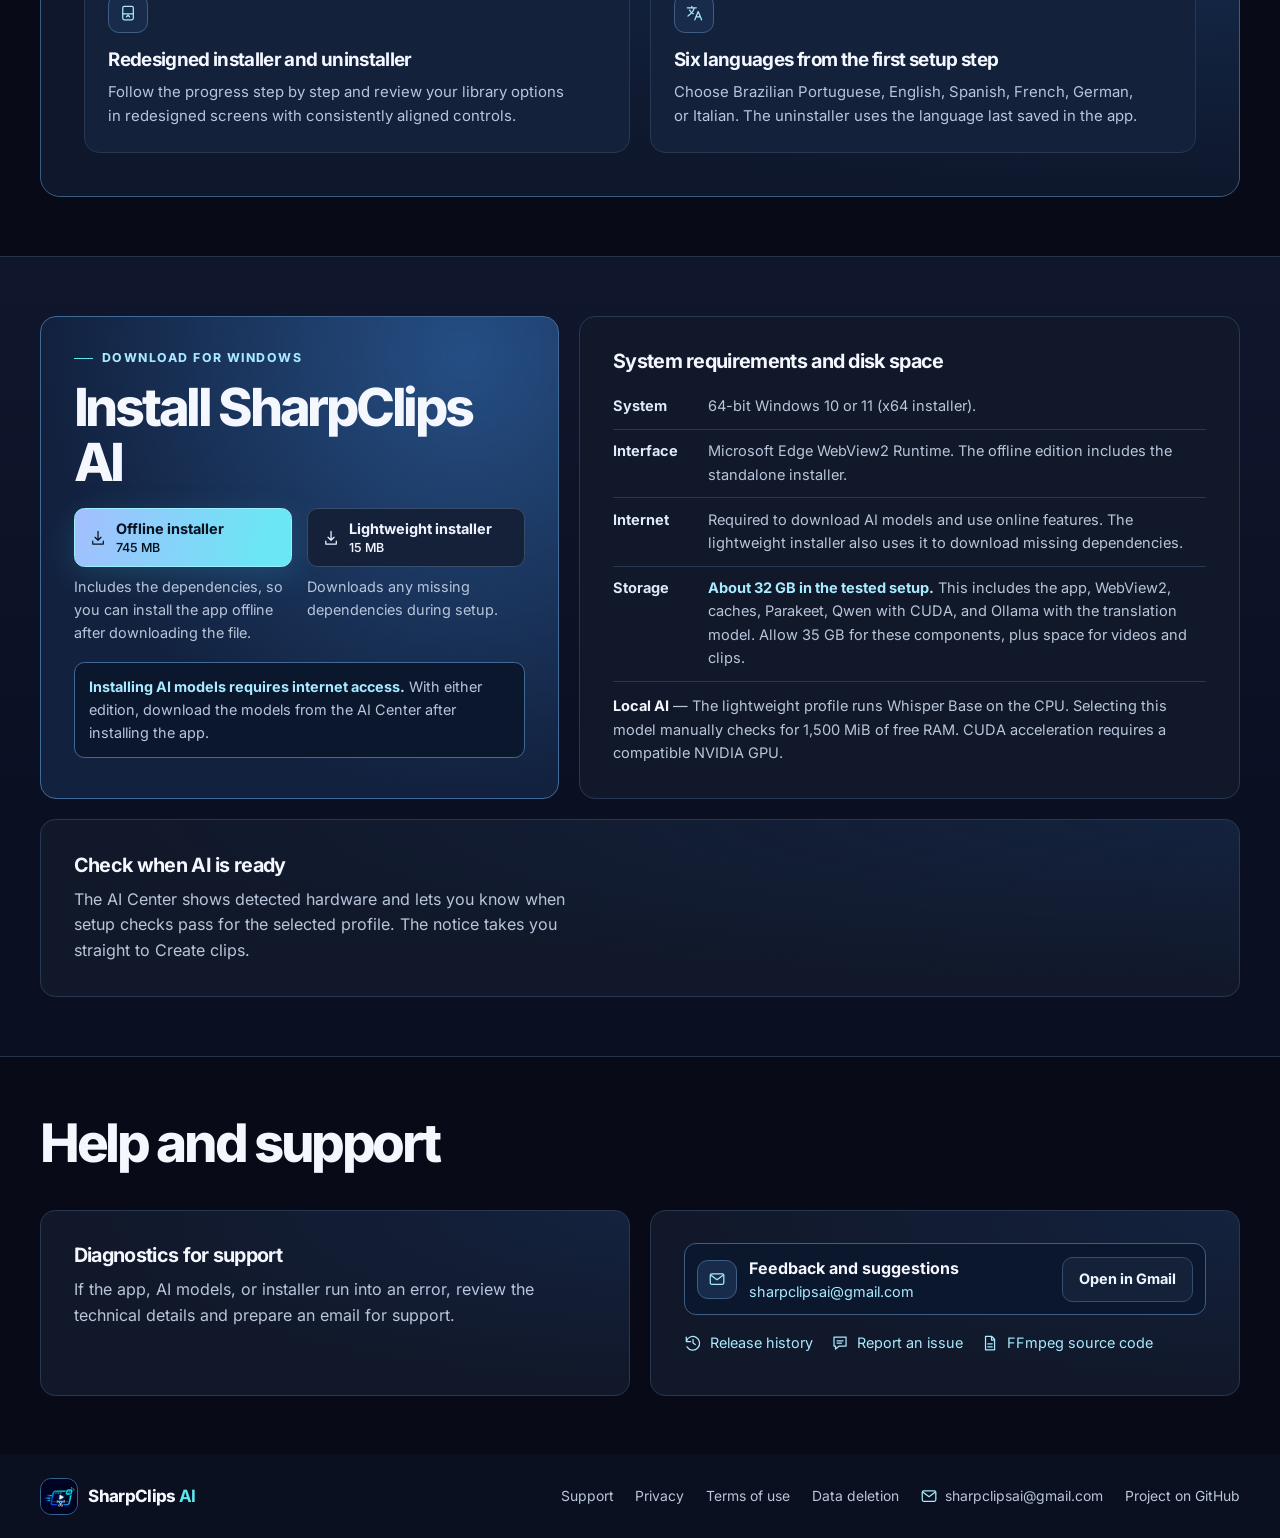
==== commit eef23964: "Localiza o site do SharpClips AI em seis idiomas" ====
--- a/docs/index.html
+++ b/docs/index.html
@@ -13,9 +13,11 @@
   <meta property="og:url" content="https://alebcon12-eng.github.io/SharpClipsAI/">
   <link rel="canonical" href="https://alebcon12-eng.github.io/SharpClipsAI/">
   <link rel="icon" type="image/png" href="./assets/icone-sharpclips.png">
-  <link rel="stylesheet" href="./assets/site.css?v=4.3.1">
+  <link rel="stylesheet" href="./assets/site.css?v=idiomas">
   <link rel="stylesheet" href="./assets/cursor-glow.css?v=brilho-fundo">
-  <script src="./assets/site.js?v=4215-espacamento" defer></script>
+  <link rel="stylesheet" href="assets/language.css">
+  <script src="assets/language.js" defer></script>
+  <script src="./assets/site.js?v=idiomas" defer></script>
   <script src="./assets/cursor-glow.js" defer></script>
   <title>SharpClips AI | Cortes automáticos e legendas com IA</title>
 </head>
@@ -30,19 +32,30 @@
       </a>
 
       <nav class="navigation" aria-label="Navegação principal">
-        <button class="menu-toggle" type="button" aria-expanded="false" aria-controls="menu" hidden><svg class="icon" aria-hidden="true"><use href="#icon-menu"></use></svg> Menu</button>
+        <button class="menu-toggle" type="button" aria-label="Menu" aria-expanded="false" aria-controls="menu" hidden><svg class="icon" aria-hidden="true"><use href="#icon-menu"></use></svg><span>Menu</span></button>
         <ul class="menu" id="menu">
+          <li><a href="#recursos">Recursos</a></li>
+          <li><a href="#legendas">Legendas</a></li>
+          <li><a href="#publicacoes-youtube">YouTube Shorts</a></li>
+          <li><a href="#tutorial">Tutorial</a></li>
+          <li><a href="#demonstracao">Demonstrações</a></li>
           <li><a href="#novidades">Novidades</a></li>
-          <li><a href="#recursos">Recursos</a></li>
-          <li><a href="#publicacoes-youtube">Publicações</a></li>
-          <li><a href="#tutorial">Tutorial</a></li>
-          <li><a href="#legendas">Legendas</a></li>
-          <li><a href="#demonstracao">Demonstração</a></li>
-          <li><a href="#por-que">Por que usar</a></li>
-          <li><a href="#requisitos">Requisitos</a></li>
-          <li><a href="#projeto">Instalação</a></li>
+          <li><a href="#projeto">Download</a></li>
         </ul>
       </nav>
+      <label class="site-language" hidden>
+        <span class="site-language-label">Idioma do site</span>
+        <span class="site-language-code" aria-hidden="true">pt-BR</span>
+        <select name="language" id="site-language">
+          <option value="pt-BR" lang="pt-BR">Português (Brasil)</option>
+          <option value="en-US" lang="en-US">English (US)</option>
+          <option value="es-ES" lang="es-ES">Español (España)</option>
+          <option value="fr-FR" lang="fr-FR">Français (France)</option>
+          <option value="de-DE" lang="de-DE">Deutsch (Deutschland)</option>
+          <option value="it-IT" lang="it-IT">Italiano (Italia)</option>
+        </select>
+      </label>
+      <span id="language-status" role="status" class="site-language-label"></span>
     </div>
   </header>
 
@@ -71,36 +84,14 @@
               <img class="product-image" src="./assets/estudio-de-legendas.webp" width="1400" height="760"
                    fetchpriority="high" alt="Tela real do SharpClips AI com estilos de legenda à esquerda e a prévia de um corte vertical à direita.">
             </div>
-            <figcaption><span aria-hidden="true"></span> Captura real do programa</figcaption>
+            <figcaption><span aria-hidden="true"></span> Interface do programa em português</figcaption>
           </figure>
         </div>
         <ul class="hero-facts" aria-label="Resumo do programa">
           <li><svg class="icon" aria-hidden="true"><use href="#icon-gift"></use></svg><span><strong>100% gratuito</strong><small>Sem mensalidades</small></span></li>
-          <li><svg class="icon" aria-hidden="true"><use href="#icon-layout"></use></svg><span><strong>9:16, 1:1 e 16:9</strong><small>Três formatos de corte</small></span></li>
+          <li><svg class="icon" aria-hidden="true"><use href="#icon-layout"></use></svg><span><strong>9:16 · 1:1 · 16:9</strong><small>Três formatos de corte</small></span></li>
           <li><svg class="icon" aria-hidden="true"><use href="#icon-language"></use></svg><span><strong>Tradução de legendas</strong><small>Seis idiomas de saída</small></span></li>
         </ul>
-      </div>
-    </section>
-
-    <section class="section shell" id="novidades" aria-labelledby="novidades-title">
-      <div class="release-news">
-        <div class="section-heading">
-          <p class="eyebrow">Versão 4.3.1</p>
-          <h2 id="novidades-title">Novidades</h2>
-          <a class="release-notes" href="https://github.com/alebcon12-eng/SharpClipsAI/releases/tag/4.3.1"><svg class="icon" aria-hidden="true"><use href="#icon-history"></use></svg> Notas da versão no GitHub</a>
-        </div>
-        <div class="release-news-grid">
-          <article class="feature-card surface-hover">
-            <span class="icon-box"><svg class="icon" aria-hidden="true"><use href="#icon-layout"></use></svg></span>
-            <h3>Instalador e desinstalador renovados</h3>
-            <p>Acompanhe o progresso por etapas e revise as opções da biblioteca em telas reorganizadas, com botões e controles alinhados.</p>
-          </article>
-          <article class="feature-card surface-hover">
-            <span class="icon-box"><svg class="icon" aria-hidden="true"><use href="#icon-language"></use></svg></span>
-            <h3>Seis idiomas desde a instalação</h3>
-            <p>Escolha português do Brasil, inglês, espanhol, francês, alemão ou italiano. O desinstalador usa o último idioma salvo no programa.</p>
-          </article>
-        </div>
       </div>
     </section>
 
@@ -161,145 +152,34 @@
       </article>
     </section>
 
-    <section class="section shell" id="publicacoes-youtube" aria-labelledby="publicacoes-youtube-title">
-      <div class="feature-card publication-highlight surface-hover">
-        <div class="publication-highlight-copy">
-          <h2 id="publicacoes-youtube-title">Publique e agende YouTube Shorts</h2>
-          <p>Conecte seu canal pelo Google, revise seus cortes aprovados e escolha enviar agora ou agendar o lote.</p>
-          <ul class="publication-steps">
-            <li><strong>Agende por data e hora</strong><span>Depois de confirmar o envio, o YouTube publica no horário escolhido mesmo com o SharpClips fechado.</span></li>
-            <li><strong>Use os picos do seu público</strong><span>Registre os horários que você consultar no YouTube Studio e aplique um deles ao agendamento.</span></li>
-            <li><strong>Controle a fila</strong><span>Limpe os cortes aguardando envio sem cancelar os envios em andamento ou os agendamentos já aceitos.</span></li>
-            <li><strong>Limpe o histórico de envios</strong><span>Remova registros locais de vídeos enviados. Os vídeos continuam no YouTube.</span></li>
-          </ul>
-          <p class="publication-availability"><strong>Login em verificação.</strong> Enquanto o Google analisa a integração, a conexão pode estar disponível apenas para contas de teste.</p>
-        </div>
-        <figure class="publication-preview">
-          <img src="./assets/agenda-youtube.webp" alt="Painel de horários do SharpClips AI com dia, hora e botão para usar a sugestão"
-               width="1016" height="359" loading="lazy" decoding="async">
-          <figcaption>Horário de exemplo na aba Publicações</figcaption>
-        </figure>
-      </div>
-      <div class="release-details">
-        <article class="feature-card surface-hover">
-          <h3>Saiba quando a IA está pronta</h3>
-          <p>A Central de IA mostra o hardware detectado e avisa quando os testes de preparação do perfil selecionado terminam com sucesso. O aviso leva direto a Criar cortes.</p>
-        </article>
-        <article class="feature-card surface-hover">
-          <h3>Diagnóstico para o suporte</h3>
-          <p>Em caso de falha no app, nos modelos de IA ou no instalador, revise os dados técnicos e prepare um e-mail para o suporte.</p>
-        </article>
-      </div>
-    </section>
-
-    <section class="section shell tutorial-section" id="tutorial" aria-labelledby="tutorial-title">
-      <div class="section-heading">
-        <p class="eyebrow">Tutorial interativo</p>
-        <h2 id="tutorial-title">Seu primeiro corte,<br>passo a passo.</h2>
-        <p>Avance pelas telas reais do SharpClips AI, da importação até o vídeo pronto.</p>
-      </div>
-
-      <div class="tutorial surface-hover">
-        <div class="tutorial-tabs" role="tablist" aria-label="Etapas do tutorial" hidden>
-          <button class="tutorial-tab" type="button" role="tab" id="tutorial-tab-importar"
-                  aria-controls="tutorial-importar" aria-selected="true" tabindex="0">
-            <span aria-hidden="true">1</span> Importe
-          </button>
-          <button class="tutorial-tab" type="button" role="tab" id="tutorial-tab-configurar"
-                  aria-controls="tutorial-configurar" aria-selected="false" tabindex="-1">
-            <span aria-hidden="true">2</span> Configure
-          </button>
-          <button class="tutorial-tab" type="button" role="tab" id="tutorial-tab-legendar"
-                  aria-controls="tutorial-legendar" aria-selected="false" tabindex="-1">
-            <span aria-hidden="true">3</span> Legende
-          </button>
-          <button class="tutorial-tab" type="button" role="tab" id="tutorial-tab-gerar"
-                  aria-controls="tutorial-gerar" aria-selected="false" tabindex="-1">
-            <span aria-hidden="true">4</span> Gere
-          </button>
-          <button class="tutorial-tab" type="button" role="tab" id="tutorial-tab-baixar"
-                  aria-controls="tutorial-baixar" aria-selected="false" tabindex="-1">
-            <span aria-hidden="true">5</span> Baixe
-          </button>
-        </div>
-
-        <div class="tutorial-panels">
-          <article class="tutorial-panel" id="tutorial-importar">
-            <div class="tutorial-copy">
-              <p class="picker-label">Etapa 1 de 5</p>
-              <h3>Escolha o vídeo de origem</h3>
-              <ol>
-                <li>Abra <strong>Criar cortes</strong> no menu do programa.</li>
-                <li>Escolha <strong>Arquivo</strong>, <strong>Da biblioteca</strong> ou <strong>Colar link</strong>.</li>
-                <li>Se usar um link, clique em <strong>Analisar link</strong> e depois em <strong>Baixar arquivo</strong>.</li>
-              </ol>
-            </div>
-            <figure class="tutorial-visual">
-              <img src="./assets/tutorial/importar.webp" width="940" height="612" loading="lazy" alt="Tela Vídeo de origem com as opções Arquivo, Da biblioteca e Colar link.">
-            </figure>
-          </article>
-          <article class="tutorial-panel" id="tutorial-configurar">
-            <div class="tutorial-copy">
-              <p class="picker-label">Etapa 2 de 5</p>
-              <h3>Defina o formato do corte</h3>
-              <ol>
-                <li>Em <strong>Configurar cortes</strong>, escolha a quantidade e a duração dos clipes.</li>
-                <li>Selecione o formato, como <strong>Vertical 9:16</strong> para um vídeo de celular.</li>
-                <li>Ajuste o idioma falado e o idioma das legendas. Clique em <strong>Continuar</strong>.</li>
-              </ol>
-            </div>
-            <figure class="tutorial-visual">
-              <img src="./assets/configuracao-do-corte.webp" width="936" height="442" loading="lazy" alt="Tela Configurar cortes com seletores de duração, formato e idiomas.">
-            </figure>
-          </article>
-          <article class="tutorial-panel" id="tutorial-legendar">
-            <div class="tutorial-copy">
-              <p class="picker-label">Etapa 3 de 5</p>
-              <h3>Escolha o estilo da legenda</h3>
-              <ol>
-                <li>Em <strong>Aparência</strong>, selecione um estilo de legenda, como <strong>Gamer</strong>.</li>
-                <li>Ajuste fonte, cores ou posição e confira o resultado em <strong>Prévia do corte</strong>.</li>
-              </ol>
-              <a class="tutorial-link" href="#legendas">Comparar os estilos neste site</a>
-            </div>
-            <figure class="tutorial-visual">
-              <img src="./assets/estudio-de-legendas.webp" width="1400" height="760" loading="lazy" alt="Tela de aparência com estilos de legendas e uma prévia vertical do corte.">
-            </figure>
-          </article>
-          <article class="tutorial-panel" id="tutorial-gerar">
-            <div class="tutorial-copy">
-              <p class="picker-label">Etapa 4 de 5</p>
-              <h3>Revise e mande gerar</h3>
-              <ol>
-                <li>Em <strong>Revisão</strong>, confira o formato, a duração e as legendas.</li>
-                <li>Clique em <strong>Gerar cortes com IA</strong> e acompanhe o progresso no programa.</li>
-              </ol>
-            </div>
-            <figure class="tutorial-visual">
-              <img src="./assets/tutorial/gerar.webp" width="936" height="386" loading="lazy" alt="Tela Revisar e gerar com um resumo das configurações e o botão Gerar cortes com IA.">
-            </figure>
-          </article>
-          <article class="tutorial-panel" id="tutorial-baixar">
-            <div class="tutorial-copy">
-              <p class="picker-label">Etapa 5 de 5</p>
-              <h3>Confira e baixe o MP4</h3>
-              <ol>
-                <li>Abra <strong>Meus cortes</strong> e assista ao vídeo gerado.</li>
-                <li>Se precisar mudar o trecho, use <strong>Ajustar corte</strong>. Quando estiver pronto, clique em <strong>Baixar MP4</strong>.</li>
-              </ol>
-            </div>
-            <figure class="tutorial-visual tutorial-portrait">
-              <img src="./assets/tutorial/baixar.webp" width="334" height="446" loading="lazy" alt="Cartão de um corte gerado na aba Meus cortes, com o botão Baixar MP4.">
-            </figure>
-          </article>
-        </div>
-
-        <div class="tutorial-navigation" hidden>
-          <button class="button button-secondary tutorial-previous" type="button">Voltar</button>
-          <div class="tutorial-meter">
-            <progress class="tutorial-progress" value="1" max="5" aria-label="Progresso do tutorial"></progress>
-          </div>
-          <button class="button button-primary tutorial-next" type="button">Próxima etapa</button>
+    <section class="section shell" id="por-que" aria-labelledby="why-title">
+      <div class="why-panel">
+        <header class="why-intro">
+          <p class="eyebrow">Por que SharpClips AI?</p>
+          <h2 id="why-title">Cortes com IA no seu computador.</h2>
+          <p>Transforme vídeos longos em cortes para redes sociais e revise o resultado no mesmo programa, antes de exportar.</p>
+        </header>
+        <div class="why-grid">
+          <article class="reason-card surface-hover">
+            <span class="icon-box"><svg class="icon" aria-hidden="true"><use href="#icon-gift"></use></svg></span>
+            <h3>Gratuito, sem mensalidade</h3>
+            <p>Crie e exporte cortes sem comprar créditos de processamento.</p>
+          </article>
+          <article class="reason-card surface-hover">
+            <span class="icon-box"><svg class="icon" aria-hidden="true"><use href="#icon-layout"></use></svg></span>
+            <h3>Seus vídeos ficam no PC</h3>
+            <p>A análise e a edição são locais. Você escolhe o que enviar ao YouTube.</p>
+          </article>
+          <article class="reason-card surface-hover">
+            <span class="icon-box"><svg class="icon" aria-hidden="true"><use href="#icon-captions"></use></svg></span>
+            <h3>Legendas em seis idiomas</h3>
+            <p>Gere as legendas automaticamente e corrija cada trecho antes de exportar.</p>
+          </article>
+          <article class="reason-card surface-hover">
+            <span class="icon-box"><svg class="icon" aria-hidden="true"><use href="#icon-file"></use></svg></span>
+            <h3>O logo é opcional</h3>
+            <p>Exporte o MP4 sem marca-d’água do programa ou inclua o logo do seu canal.</p>
+          </article>
         </div>
       </div>
     </section>
@@ -454,25 +334,158 @@
           <div class="translation-sample">
             <p class="picker-label">Exemplo de tradução</p>
             <dl>
-              <div><dt>Original em português</dt><dd>Seu vídeo começa aqui.</dd></div>
+              <div><dt>Original em português</dt><dd lang="pt-BR">Seu vídeo começa aqui.</dd></div>
               <div class="translation-output">
                 <dt><svg class="language-flag" viewBox="0 0 24 16" aria-hidden="true"><use id="translation-flag" href="#flag-en"></use></svg><span id="translation-result-label">Tradução em inglês</span></dt>
-                <dd id="translation-result" lang="en" aria-live="polite">Your video starts here.</dd>
+                <dd id="translation-result" lang="en-US" aria-live="polite">Your video starts here.</dd>
               </div>
             </dl>
             <div class="language-control" hidden>
               <label for="example-language">Idioma de saída</label>
               <select id="example-language">
                 <option value="pt-BR" data-example="Seu vídeo começa aqui.">Português</option>
-                <option value="en" data-example="Your video starts here." selected>Inglês</option>
-                <option value="es" data-example="Tu video empieza aquí.">Espanhol</option>
-                <option value="fr" data-example="Votre vidéo commence ici.">Francês</option>
-                <option value="de" data-example="Dein Video beginnt hier.">Alemão</option>
-                <option value="it" data-example="Il tuo video inizia qui.">Italiano</option>
+                <option value="en-US" data-example="Your video starts here." selected>Inglês</option>
+                <option value="es-ES" data-example="Tu vídeo empieza aquí.">Espanhol</option>
+                <option value="fr-FR" data-example="Votre vidéo commence ici.">Francês</option>
+                <option value="de-DE" data-example="Dein Video beginnt hier.">Alemão</option>
+                <option value="it-IT" data-example="Il tuo video inizia qui.">Italiano</option>
               </select>
             </div>
           </div>
         </article>
+      </div>
+    </section>
+
+    <section class="section shell" id="publicacoes-youtube" aria-labelledby="publicacoes-youtube-title">
+      <div class="feature-card publication-highlight surface-hover">
+        <div class="publication-highlight-copy">
+          <h2 id="publicacoes-youtube-title">Publique e agende YouTube Shorts</h2>
+          <p>Conecte seu canal pelo Google, revise seus cortes aprovados e escolha enviar agora ou agendar o lote.</p>
+          <ul class="publication-steps">
+            <li><strong>Agende por data e hora</strong><span>Depois de confirmar o envio, o YouTube publica no horário escolhido mesmo com o SharpClips fechado.</span></li>
+            <li><strong>Use os picos do seu público</strong><span>Registre os horários que você consultar no YouTube Studio e aplique um deles ao agendamento.</span></li>
+            <li><strong>Controle a fila</strong><span>Limpe os cortes aguardando envio sem cancelar os envios em andamento ou os agendamentos já aceitos.</span></li>
+            <li><strong>Limpe o histórico de envios</strong><span>Remova registros locais de vídeos enviados. Os vídeos continuam no YouTube.</span></li>
+          </ul>
+          <p class="publication-availability"><strong>Login em verificação.</strong> Enquanto o Google analisa a integração, a conexão pode estar disponível apenas para contas de teste.</p>
+        </div>
+        <figure class="publication-preview">
+          <img src="./assets/agenda-youtube.webp" alt="Painel de horários do SharpClips AI com dia, hora e botão para usar a sugestão"
+               width="1016" height="359" loading="lazy" decoding="async">
+          <figcaption>Exemplo no aplicativo em português</figcaption>
+        </figure>
+      </div>
+    </section>
+
+    <section class="section shell tutorial-section" id="tutorial" aria-labelledby="tutorial-title">
+      <div class="section-heading">
+        <p class="eyebrow">Tutorial interativo</p>
+        <h2 id="tutorial-title">Seu primeiro corte,<br>passo a passo.</h2>
+        <p>Siga as instruções abaixo. As capturas mostram a interface em português.</p>
+      </div>
+
+      <div class="tutorial surface-hover">
+        <div class="tutorial-tabs" role="tablist" aria-label="Etapas do tutorial" hidden>
+          <button class="tutorial-tab" type="button" role="tab" id="tutorial-tab-importar"
+                  aria-controls="tutorial-importar" aria-selected="true" tabindex="0">
+            <span aria-hidden="true">1</span> Importe
+          </button>
+          <button class="tutorial-tab" type="button" role="tab" id="tutorial-tab-configurar"
+                  aria-controls="tutorial-configurar" aria-selected="false" tabindex="-1">
+            <span aria-hidden="true">2</span> Configure
+          </button>
+          <button class="tutorial-tab" type="button" role="tab" id="tutorial-tab-legendar"
+                  aria-controls="tutorial-legendar" aria-selected="false" tabindex="-1">
+            <span aria-hidden="true">3</span> Legende
+          </button>
+          <button class="tutorial-tab" type="button" role="tab" id="tutorial-tab-gerar"
+                  aria-controls="tutorial-gerar" aria-selected="false" tabindex="-1">
+            <span aria-hidden="true">4</span> Gere
+          </button>
+          <button class="tutorial-tab" type="button" role="tab" id="tutorial-tab-baixar"
+                  aria-controls="tutorial-baixar" aria-selected="false" tabindex="-1">
+            <span aria-hidden="true">5</span> Baixe
+          </button>
+        </div>
+
+        <div class="tutorial-panels">
+          <article class="tutorial-panel" id="tutorial-importar">
+            <div class="tutorial-copy">
+              <p class="picker-label">Etapa 1 de 5</p>
+              <h3>Escolha o vídeo de origem</h3>
+              <ol>
+                <li>Abra <strong>Criar cortes</strong> no menu do programa.</li>
+                <li>Escolha <strong>Arquivo</strong>, <strong>Da biblioteca</strong> ou <strong>Colar link</strong>.</li>
+                <li>Se usar um link, clique em <strong>Analisar link</strong> e depois em <strong>Baixar arquivo</strong>.</li>
+              </ol>
+            </div>
+            <figure class="tutorial-visual">
+              <img src="./assets/tutorial/importar.webp" width="940" height="612" loading="lazy" alt="Tela Vídeo de origem com as opções Arquivo, Da biblioteca e Colar link.">
+            </figure>
+          </article>
+          <article class="tutorial-panel" id="tutorial-configurar">
+            <div class="tutorial-copy">
+              <p class="picker-label">Etapa 2 de 5</p>
+              <h3>Defina o formato do corte</h3>
+              <ol>
+                <li>Em <strong>Configurar cortes</strong>, escolha a quantidade e a duração dos clipes.</li>
+                <li>Selecione o formato, como <strong>Vertical 9:16</strong> para um vídeo de celular.</li>
+                <li>Ajuste o idioma falado e o idioma das legendas. Clique em <strong>Continuar</strong>.</li>
+              </ol>
+            </div>
+            <figure class="tutorial-visual">
+              <img src="./assets/configuracao-do-corte.webp" width="936" height="442" loading="lazy" alt="Tela Configurar cortes com seletores de duração, formato e idiomas.">
+            </figure>
+          </article>
+          <article class="tutorial-panel" id="tutorial-legendar">
+            <div class="tutorial-copy">
+              <p class="picker-label">Etapa 3 de 5</p>
+              <h3>Escolha o estilo da legenda</h3>
+              <ol>
+                <li>Em <strong>Aparência</strong>, selecione um estilo de legenda, como <strong>Gamer</strong>.</li>
+                <li>Ajuste fonte, cores ou posição e confira o resultado em <strong>Prévia do corte</strong>.</li>
+              </ol>
+              <a class="tutorial-link" href="#legendas">Comparar os estilos neste site</a>
+            </div>
+            <figure class="tutorial-visual">
+              <img src="./assets/estudio-de-legendas.webp" width="1400" height="760" loading="lazy" alt="Tela de aparência com estilos de legendas e uma prévia vertical do corte.">
+            </figure>
+          </article>
+          <article class="tutorial-panel" id="tutorial-gerar">
+            <div class="tutorial-copy">
+              <p class="picker-label">Etapa 4 de 5</p>
+              <h3>Revise e mande gerar</h3>
+              <ol>
+                <li>Em <strong>Revisão</strong>, confira o formato, a duração e as legendas.</li>
+                <li>Clique em <strong>Gerar cortes com IA</strong> e acompanhe o progresso no programa.</li>
+              </ol>
+            </div>
+            <figure class="tutorial-visual">
+              <img src="./assets/tutorial/gerar.webp" width="936" height="386" loading="lazy" alt="Tela Revisar e gerar com um resumo das configurações e o botão Gerar cortes com IA.">
+            </figure>
+          </article>
+          <article class="tutorial-panel" id="tutorial-baixar">
+            <div class="tutorial-copy">
+              <p class="picker-label">Etapa 5 de 5</p>
+              <h3>Confira e baixe o MP4</h3>
+              <ol>
+                <li>Abra <strong>Meus cortes</strong> e assista ao vídeo gerado.</li>
+                <li>Se precisar mudar o trecho, use <strong>Ajustar corte</strong>. Quando estiver pronto, clique em <strong>Baixar MP4</strong>.</li>
+              </ol>
+            </div>
+            <figure class="tutorial-visual tutorial-portrait">
+              <img src="./assets/tutorial/baixar.webp" width="334" height="446" loading="lazy" alt="Cartão de um corte gerado na aba Meus cortes, com o botão Baixar MP4.">
+            </figure>
+          </article>
+        </div>
+
+        <div class="tutorial-navigation" hidden>
+          <button class="button button-secondary tutorial-previous" type="button">Voltar</button>
+          <div class="tutorial-meter">
+            <progress class="tutorial-progress" value="1" max="5" aria-label="Progresso do tutorial"></progress>
+          </div>
+          <button class="button button-primary tutorial-next" type="button">Próxima etapa</button>
+        </div>
       </div>
     </section>
 
@@ -483,10 +496,10 @@
           <h2 id="demonstracao-title">Da importação ao corte legendado.</h2>
         </div>
         <figure class="demo-player demo-player-wide" id="etapa-1">
-          <figcaption><strong id="etapa-1-title">Etapa 1 <span class="demo-video-topic">· Tour pelo programa</span></strong><span class="demo-duration">3:07</span></figcaption>
+          <figcaption><strong id="etapa-1-title">Tour pelo programa</strong><span class="demo-duration">3:07</span></figcaption>
           <video aria-labelledby="etapa-1-title" controls playsinline preload="none" poster="./assets/etapa-1-capa.webp">
             <source src="./assets/etapa-1.mp4" type="video/mp4">
-            <p><a href="./assets/etapa-1.mp4">Baixar o vídeo da Etapa 1</a></p>
+            <p><a href="./assets/etapa-1.mp4">Baixar o tour pelo programa</a></p>
           </video>
         </figure>
         <figure class="demo-player demo-player-short">
@@ -494,39 +507,34 @@
           <video aria-labelledby="demo-short-title" controls playsinline preload="none" poster="./assets/demonstracao-capa.webp?v=20261126e">
             <source src="./assets/demonstracao.mp4?v=20261126e" type="video/mp4">
             <track kind="captions" src="./assets/demonstracao.pt-BR.vtt?v=20261126e" srclang="pt-BR" label="Português (Brasil)">
+            <track kind="subtitles" src="./assets/demonstracao.en-US.vtt" srclang="en-US" label="English (US)">
+            <track kind="subtitles" src="./assets/demonstracao.es-ES.vtt" srclang="es-ES" label="Español (España)">
+            <track kind="subtitles" src="./assets/demonstracao.fr-FR.vtt" srclang="fr-FR" label="Français (France)">
+            <track kind="subtitles" src="./assets/demonstracao.de-DE.vtt" srclang="de-DE" label="Deutsch (Deutschland)">
+            <track kind="subtitles" src="./assets/demonstracao.it-IT.vtt" srclang="it-IT" label="Italiano (Italia)">
             <p><a href="./assets/demonstracao.mp4?v=20261126e">Baixar o vídeo de demonstração</a></p>
           </video>
         </figure>
       </div>
     </section>
 
-    <section class="section shell" id="por-que" aria-labelledby="why-title">
-      <div class="why-panel">
-        <header class="why-intro">
-          <p class="eyebrow">Por que SharpClips AI?</p>
-          <h2 id="why-title">Cortes com IA no seu computador.</h2>
-          <p>Transforme vídeos longos em cortes para redes sociais e revise o resultado no mesmo programa, antes de exportar.</p>
-        </header>
-        <div class="why-grid">
-          <article class="reason-card surface-hover">
-            <span class="icon-box"><svg class="icon" aria-hidden="true"><use href="#icon-gift"></use></svg></span>
-            <h3>Gratuito, sem mensalidade</h3>
-            <p>Crie e exporte cortes sem comprar créditos de processamento.</p>
-          </article>
-          <article class="reason-card surface-hover">
+    <section class="section shell" id="novidades" aria-labelledby="novidades-title">
+      <div class="release-news">
+        <div class="section-heading">
+          <p class="eyebrow">Versão 4.3.1</p>
+          <h2 id="novidades-title">Novidades</h2>
+          <a class="release-notes" href="https://github.com/alebcon12-eng/SharpClipsAI/releases/tag/4.3.1"><svg class="icon" aria-hidden="true"><use href="#icon-history"></use></svg> Notas da versão no GitHub</a>
+        </div>
+        <div class="release-news-grid">
+          <article class="feature-card surface-hover">
             <span class="icon-box"><svg class="icon" aria-hidden="true"><use href="#icon-layout"></use></svg></span>
-            <h3>Seus vídeos ficam no PC</h3>
-            <p>A análise e a edição são locais. Você escolhe o que enviar ao YouTube.</p>
-          </article>
-          <article class="reason-card surface-hover">
-            <span class="icon-box"><svg class="icon" aria-hidden="true"><use href="#icon-captions"></use></svg></span>
-            <h3>Legendas em português</h3>
-            <p>Gere as legendas automaticamente e corrija cada trecho antes de exportar.</p>
-          </article>
-          <article class="reason-card surface-hover">
-            <span class="icon-box"><svg class="icon" aria-hidden="true"><use href="#icon-file"></use></svg></span>
-            <h3>O logo é opcional</h3>
-            <p>Exporte o MP4 sem marca-d’água do programa ou inclua o logo do seu canal.</p>
+            <h3>Instalador e desinstalador renovados</h3>
+            <p>Acompanhe o progresso por etapas e revise as opções da biblioteca em telas reorganizadas, com botões e controles alinhados.</p>
+          </article>
+          <article class="feature-card surface-hover">
+            <span class="icon-box"><svg class="icon" aria-hidden="true"><use href="#icon-language"></use></svg></span>
+            <h3>Seis idiomas desde a instalação</h3>
+            <p>Escolha português do Brasil, inglês, espanhol, francês, alemão ou italiano. O desinstalador usa o último idioma salvo no programa.</p>
           </article>
         </div>
       </div>
@@ -555,18 +563,6 @@
               </div>
             </div>
             <p class="ai-download-note"><strong>A instalação dos modelos de IA requer internet.</strong> Em ambas as edições, baixe os modelos pela Central de IA após instalar o programa.</p>
-            <div class="project-contact" id="contato">
-              <div class="contact-details">
-                <span class="icon-box"><svg class="icon" aria-hidden="true"><use href="#icon-mail"></use></svg></span>
-                <div><strong>Sugestões e feedback</strong><a class="contact-email" href="mailto:sharpclipsai@gmail.com">sharpclipsai@gmail.com</a></div>
-              </div>
-              <a class="button button-secondary contact-gmail" href="https://mail.google.com/mail/?view=cm&amp;fs=1&amp;to=sharpclipsai%40gmail.com&amp;su=Sugest%C3%B5es%20e%20feedback%20sobre%20o%20SharpClips%20AI" target="_blank" rel="noopener">Abrir no Gmail</a>
-            </div>
-            <div class="project-links">
-              <a href="https://github.com/alebcon12-eng/SharpClipsAI/releases"><svg class="icon" aria-hidden="true"><use href="#icon-history"></use></svg> Histórico de versões</a>
-              <a href="https://github.com/alebcon12-eng/SharpClipsAI/issues"><svg class="icon" aria-hidden="true"><use href="#icon-comment"></use></svg> Reportar problema</a>
-              <a href="https://github.com/alebcon12-eng/SharpClipsAI/releases/tag/4.3.1#fontes-do-ffmpeg"><svg class="icon" aria-hidden="true"><use href="#icon-file"></use></svg> Fontes do FFmpeg</a>
-            </div>
           </div>
 
           <article class="requirements-card surface-hover" id="requisitos" aria-labelledby="requirements-title">
@@ -579,6 +575,36 @@
             </dl>
             <p><strong>IA local</strong> — o perfil Leve usa o Whisper Base na CPU. A seleção manual desse modelo verifica 1.500 MiB de RAM livre. A aceleração CUDA exige GPU NVIDIA compatível.</p>
           </article>
+          <article class="feature-card surface-hover setup-preparation">
+            <h3>Saiba quando a IA está pronta</h3>
+            <p>A Central de IA mostra o hardware detectado e avisa quando os testes de preparação do perfil selecionado terminam com sucesso. O aviso leva direto a Criar cortes.</p>
+          </article>
+        </div>
+      </div>
+    </section>
+
+    <section class="section shell" id="suporte" aria-labelledby="suporte-title">
+      <div class="section-heading">
+        <h2 id="suporte-title">Ajuda e suporte</h2>
+      </div>
+      <div class="release-details support-grid">
+        <article class="feature-card surface-hover">
+          <h3>Diagnóstico para o suporte</h3>
+          <p>Em caso de falha no app, nos modelos de IA ou no instalador, revise os dados técnicos e prepare um e-mail para o suporte.</p>
+        </article>
+        <div class="feature-card surface-hover support-contact">
+          <div class="project-contact" id="contato">
+            <div class="contact-details">
+              <span class="icon-box"><svg class="icon" aria-hidden="true"><use href="#icon-mail"></use></svg></span>
+              <div><strong>Sugestões e feedback</strong><a class="contact-email" href="mailto:sharpclipsai@gmail.com">sharpclipsai@gmail.com</a></div>
+            </div>
+            <a class="button button-secondary contact-gmail" href="https://mail.google.com/mail/?view=cm&amp;fs=1&amp;to=sharpclipsai%40gmail.com&amp;su=Sugest%C3%B5es%20e%20feedback%20sobre%20o%20SharpClips%20AI" target="_blank" rel="noopener">Abrir no Gmail</a>
+          </div>
+          <div class="project-links">
+            <a href="https://github.com/alebcon12-eng/SharpClipsAI/releases"><svg class="icon" aria-hidden="true"><use href="#icon-history"></use></svg> Histórico de versões</a>
+            <a href="https://github.com/alebcon12-eng/SharpClipsAI/issues"><svg class="icon" aria-hidden="true"><use href="#icon-comment"></use></svg> Reportar problema</a>
+            <a href="https://github.com/alebcon12-eng/SharpClipsAI/releases/tag/4.3.1#fontes-do-ffmpeg"><svg class="icon" aria-hidden="true"><use href="#icon-file"></use></svg> Fontes do FFmpeg</a>
+          </div>
         </div>
       </div>
     </section>
@@ -591,6 +617,7 @@
         <span>SharpClips <strong>AI</strong></span>
       </a>
       <nav class="footer-links" aria-label="Links do rodapé">
+        <a href="#suporte">Suporte</a>
         <a href="privacidade.html">Privacidade</a>
         <a href="termos.html">Termos de uso</a>
         <a href="exclusao-de-dados.html">Exclusão de dados</a>
--- a/docs/assets/site.css
+++ b/docs/assets/site.css
@@ -77,7 +77,7 @@
 }
 .header-inner {
   display: grid;
-  grid-template-columns: 1fr auto;
+  grid-template-columns: 1fr auto auto;
   align-items: center;
   gap: clamp(.8rem, 2vw, 1.5rem);
   min-height: var(--header-height);
@@ -526,6 +526,7 @@
 }
 .tutorial-tab {
   display: flex;
+  min-width: 0;
   min-height: 2.85rem;
   align-items: center;
   gap: .42rem;
@@ -538,6 +539,7 @@
   font-weight: 680;
   line-height: 1.35;
   text-align: left;
+  overflow-wrap: anywhere;
 }
 .tutorial-tab:hover { border-color: #7ab1d6; color: var(--text); }
 .tutorial-tab[aria-selected="true"] {
@@ -665,6 +667,7 @@
   font-weight: 660;
   line-height: 1.35;
   text-align: left;
+  overflow-wrap: anywhere;
   transition: background 145ms ease, border-color 145ms ease, color 145ms ease;
 }
 .style-tab:hover { border-color: #547ab1; color: var(--text); }
@@ -796,7 +799,7 @@
   background: radial-gradient(ellipse at 95% 0%, #254c8259, transparent 64%), linear-gradient(140deg, #141e36, #0c1427 72%);
 }
 .demo-heading { grid-area: heading; margin: 0; }
-.demo-heading h2 { max-width: 14ch; }
+.demo-heading h2 { max-width: 14ch; overflow-wrap: anywhere; hyphens: auto; }
 .demo-player {
   min-width: 0;
   overflow: hidden;
@@ -833,6 +836,9 @@
   grid-template-columns: minmax(0, .88fr) minmax(0, 1.12fr);
   gap: var(--grid-gap);
 }
+.setup-preparation { grid-column: 1 / -1; }
+.support-grid { margin-top: 0; }
+.support-contact .project-contact { margin-top: 0; }
 .download-card, .requirements-card {
   padding: var(--panel-pad);
   border: 1px solid var(--line);
@@ -930,12 +936,8 @@
   .menu { gap: .58rem; font-size: .84rem; }
 }
 
-@media (max-width: 890px) {
-  .why-panel { grid-template-columns: minmax(0, 1fr); }
+@media (max-width: 1190px) {
   :root { --header-height: 3.95rem; }
-  .hero-grid { grid-template-columns: minmax(0, 1fr); gap: var(--panel-pad); }
-  .hero h1 { font-size: clamp(2.72rem, 8.1vw, 5rem); }
-  .hero-facts { margin-top: 2.15rem; }
   .site-header:has(.menu-toggle[hidden]) { position: relative; }
   .navigation { justify-self: end; }
   .menu { gap: .7rem; flex-wrap: wrap; }
@@ -957,6 +959,13 @@
   .menu a[aria-current] { background: #1a3151; }
 }
 
+@media (max-width: 890px) {
+  .why-panel { grid-template-columns: minmax(0, 1fr); }
+  .hero-grid { grid-template-columns: minmax(0, 1fr); gap: var(--panel-pad); }
+  .hero h1 { font-size: clamp(2.72rem, 8.1vw, 5rem); }
+  .hero-facts { margin-top: 2.15rem; }
+}
+
 @media (max-width: 820px) {
   .hero { padding-top: 2.7rem; }
   .feature-grid { grid-template-columns: repeat(2, minmax(0, 1fr)); }
@@ -973,12 +982,17 @@
 }
 
 @media (max-width: 490px) {
+  .header-inner { gap: .45rem; }
+  .header-inner .wordmark { gap: .38rem; font-size: .96rem; }
+  .header-inner .wordmark img { width: 1.95rem; height: 1.95rem; }
+  .menu-toggle { width: 2.75rem; padding-inline: .4rem; }
+  .menu-toggle span { display: none; }
   .why-grid { grid-template-columns: minmax(0, 1fr); }
   .footer-inner { flex-direction: column; align-items: flex-start; }
   .footer-links { gap: 0 1rem; }
   .contact-gmail { width: 100%; margin-inline-start: 0; }
-  .header-inner:has(.menu-toggle[hidden]) { grid-template-columns: 1fr; padding-block: .55rem; }
-  .header-inner:has(.menu-toggle[hidden]) .navigation { justify-self: start; }
+  .header-inner:has(.menu-toggle[hidden]) { grid-template-columns: 1fr auto; padding-block: .55rem; }
+  .header-inner:has(.menu-toggle[hidden]) .navigation { grid-row: 2; grid-column: 1 / -1; justify-self: start; }
   .hero h1 { font-size: clamp(2.3rem, 9.8vw, 3.7rem); }
   .hero-grid { gap: 1.3rem; }
   .hero-facts { grid-template-columns: minmax(0, 1fr); }
@@ -990,7 +1004,7 @@
   .feature-main { grid-column: auto; }
   .style-tabs { grid-template-columns: repeat(2, minmax(0, 1fr)); }
   .language-list { grid-template-columns: repeat(2, max-content); }
-  .tutorial-tabs { grid-template-columns: repeat(3, minmax(0, 1fr)); gap: .4rem; padding: .65rem; }
+  .tutorial-tabs { grid-template-columns: repeat(2, minmax(0, 1fr)); gap: .4rem; padding: .65rem; }
   .tutorial-tab { gap: .3rem; padding-inline: .36rem; font-size: .76rem; }
   .tutorial-tab span { flex-basis: 1.25rem; height: 1.25rem; font-size: .71rem; }
   .tutorial-navigation { gap: .45rem; padding-inline: .65rem; }
--- a/docs/assets/language.css
+++ b/docs/assets/language.css
@@ -0,0 +1,88 @@
+.site-language {
+  position: relative;
+  display: inline-flex;
+  align-items: center;
+  width: fit-content;
+  max-width: 100%;
+  flex: none;
+  color: #ebf4ff;
+}
+
+.site-language[hidden] { display: none; }
+
+.site-language-label {
+  position: absolute;
+  width: 1px;
+  height: 1px;
+  padding: 0;
+  overflow: hidden;
+  clip-path: inset(50%);
+  white-space: nowrap;
+}
+
+.site-language select {
+  box-sizing: border-box;
+  width: 100%;
+  min-height: 2.75rem;
+  appearance: none;
+  padding: .5rem 1.65rem .5rem .68rem;
+  border: 1px solid #374d6a;
+  border-radius: .65rem;
+  background: #132137;
+  color: inherit;
+  color-scheme: dark;
+  font: 600 .83rem/1.2 system-ui, "Segoe UI", sans-serif;
+  cursor: pointer;
+}
+
+.site-language:focus-within {
+  outline: 2px solid #84e8fc;
+  outline-offset: 3px;
+  border-radius: .65rem;
+}
+
+.site-language::after {
+  content: "";
+  position: absolute;
+  inset-inline-end: .68rem;
+  width: .36rem;
+  height: .36rem;
+  margin-top: -.17rem;
+  border: solid #b7d5ed;
+  border-width: 0 1px 1px 0;
+  rotate: 45deg;
+  pointer-events: none;
+}
+
+.site-language-code { display: none; }
+
+#language-status:not(:empty) {
+  z-index: 2;
+  inset: calc(100% + .4rem) max(1rem, (100% - 77rem) / 2) auto auto;
+  width: min(19rem, calc(100vw - 2rem));
+  height: auto;
+  padding: .7rem .85rem;
+  overflow: visible;
+  clip-path: none;
+  border: 1px solid #587397;
+  border-radius: .65rem;
+  background: #132137;
+  color: #ebf4ff;
+  white-space: normal;
+}
+
+@media (max-width: 580px) {
+  .site-language-code {
+    display: inline-flex;
+    align-items: center;
+    min-height: 2.75rem;
+    padding: .5rem 1.65rem .5rem .62rem;
+    border: 1px solid #374d6a;
+    border-radius: .65rem;
+    background: #132137;
+    font: 600 .8rem/1.2 system-ui, "Segoe UI", sans-serif;
+    white-space: nowrap;
+  }
+
+  .site-language select { position: absolute; inset: 0; opacity: 0; }
+}
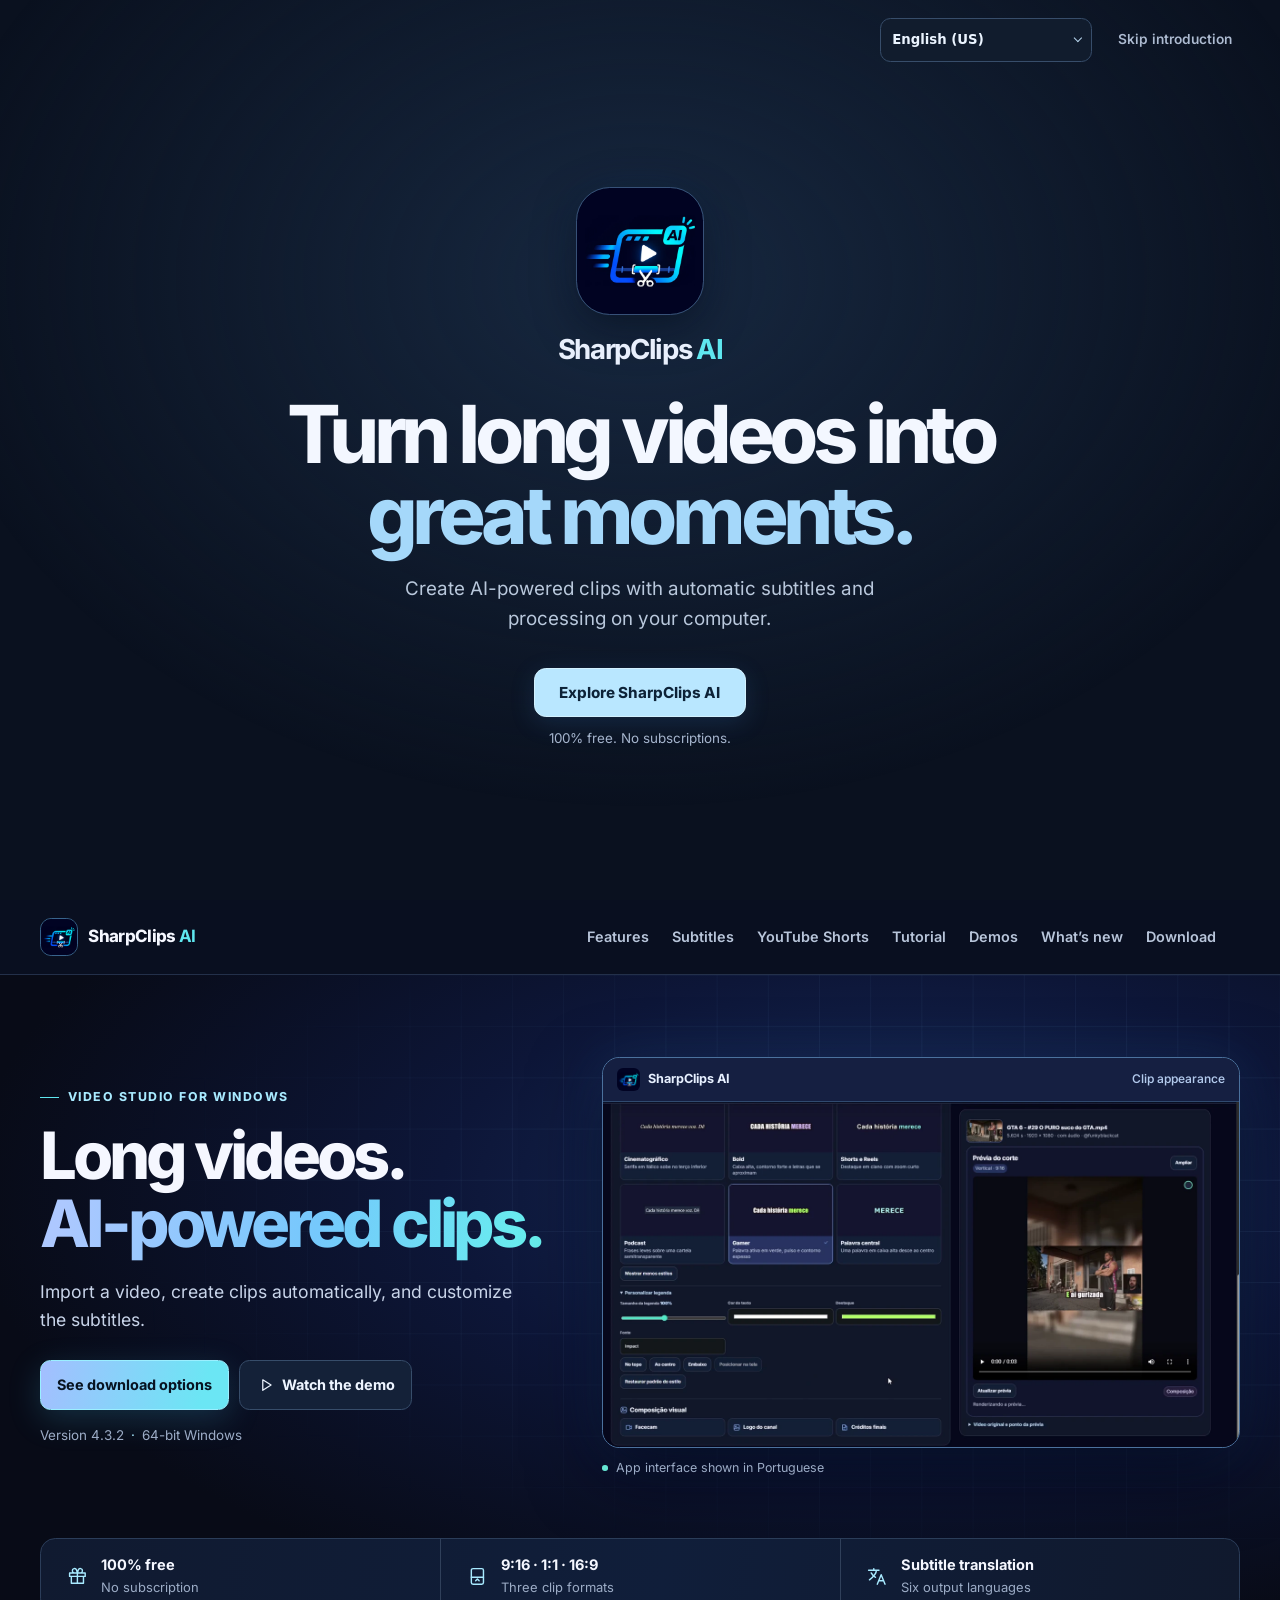
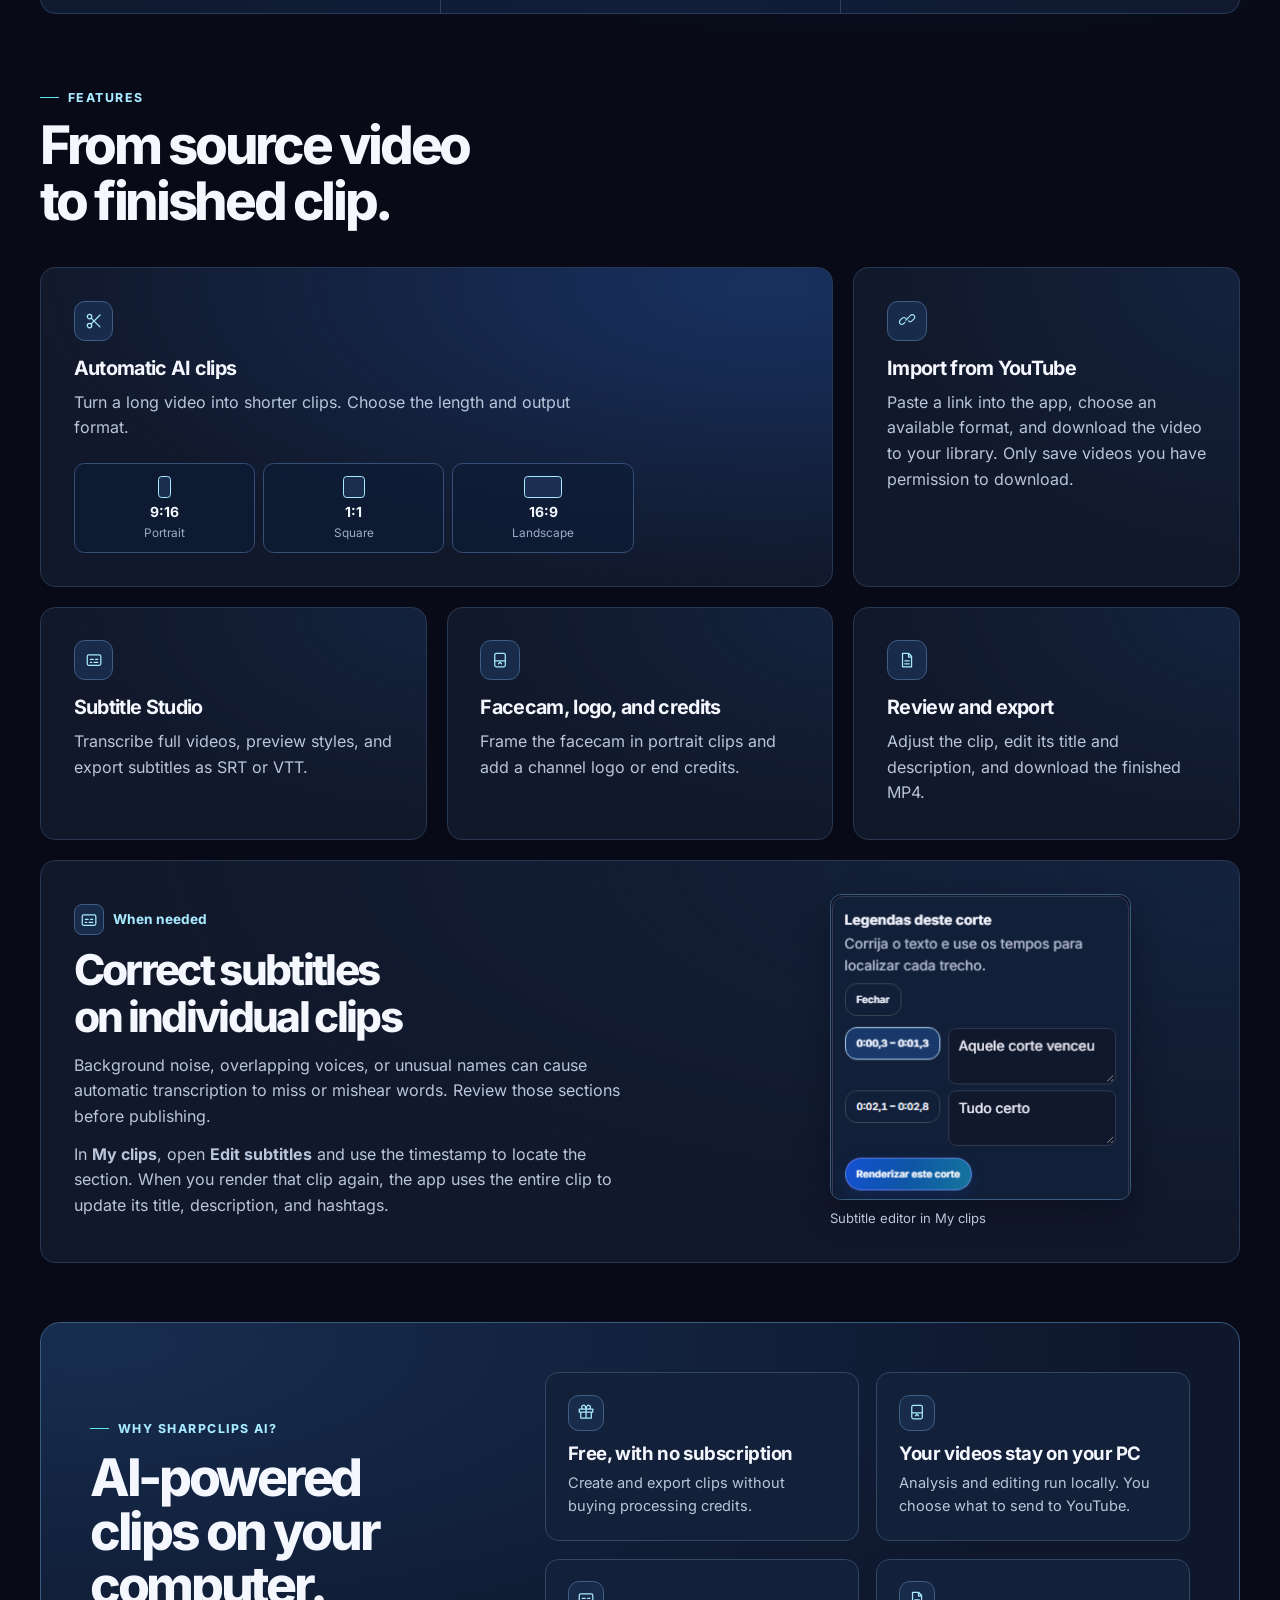
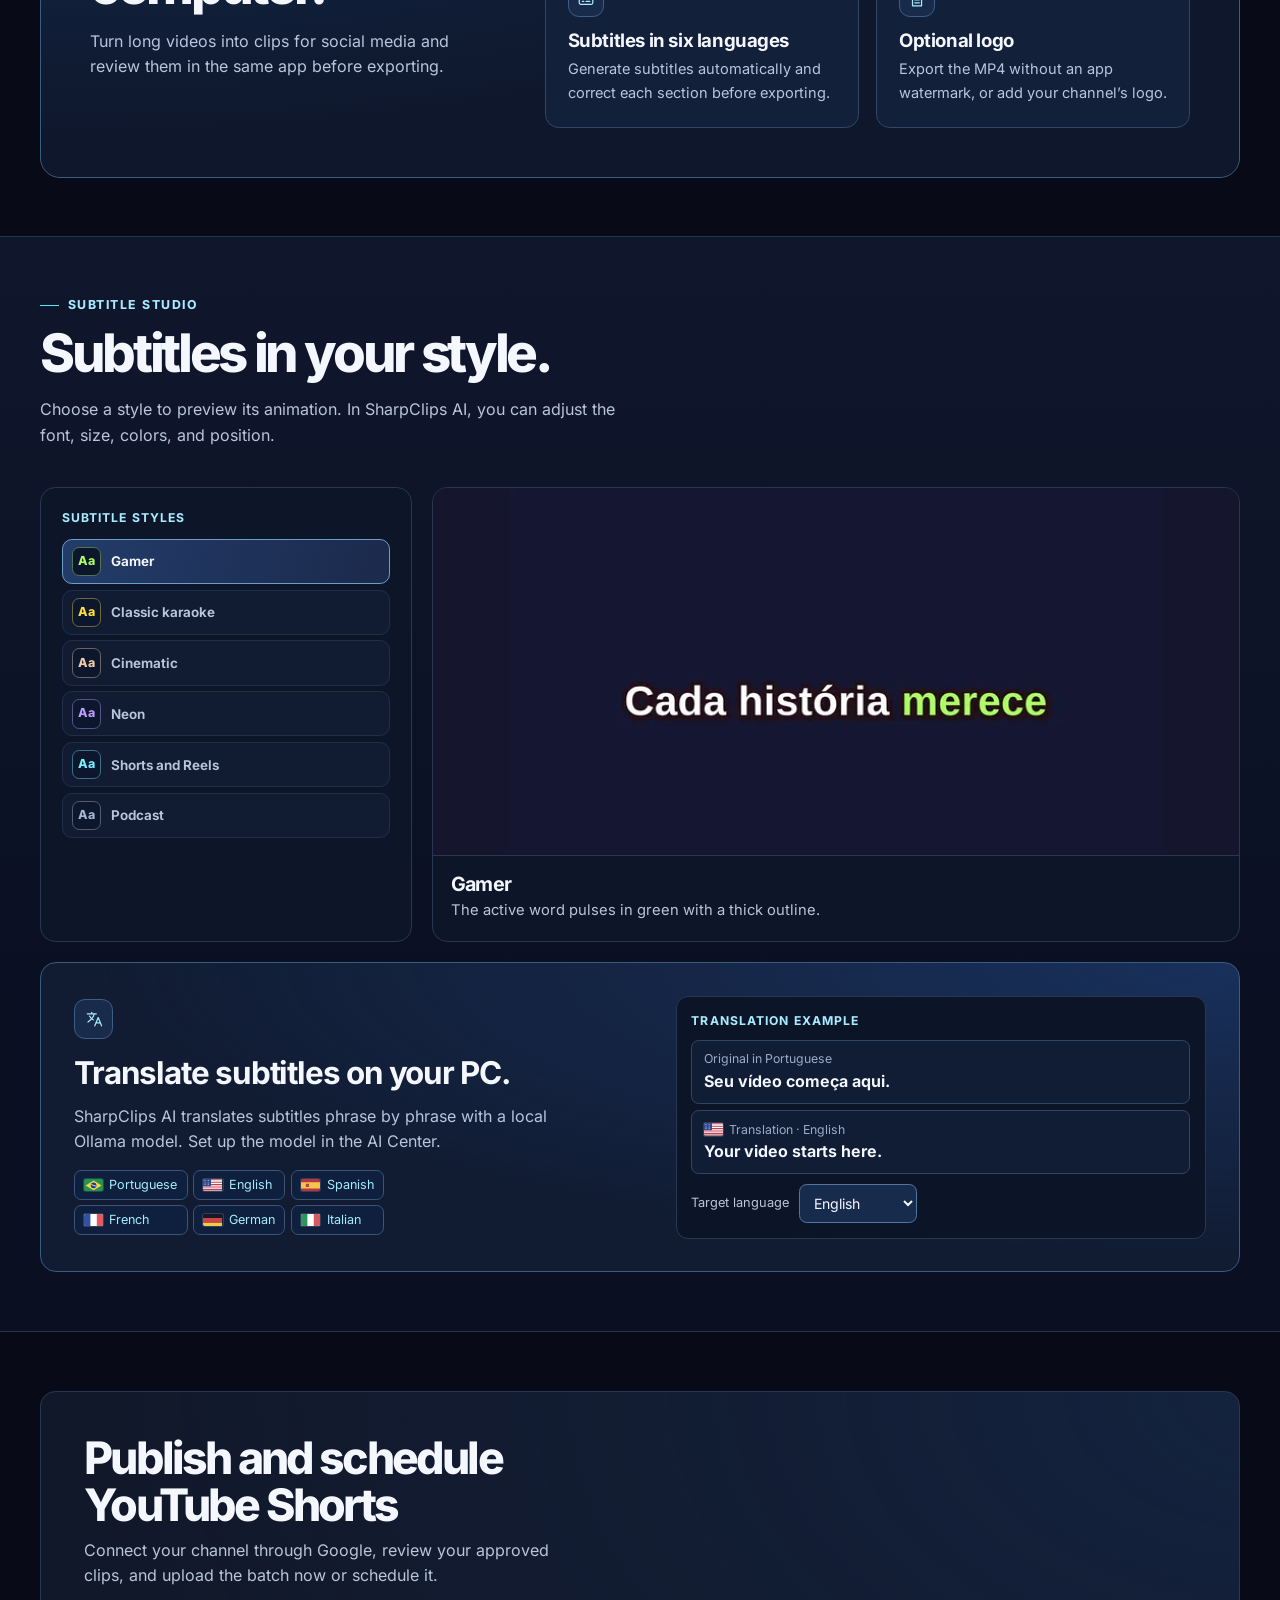
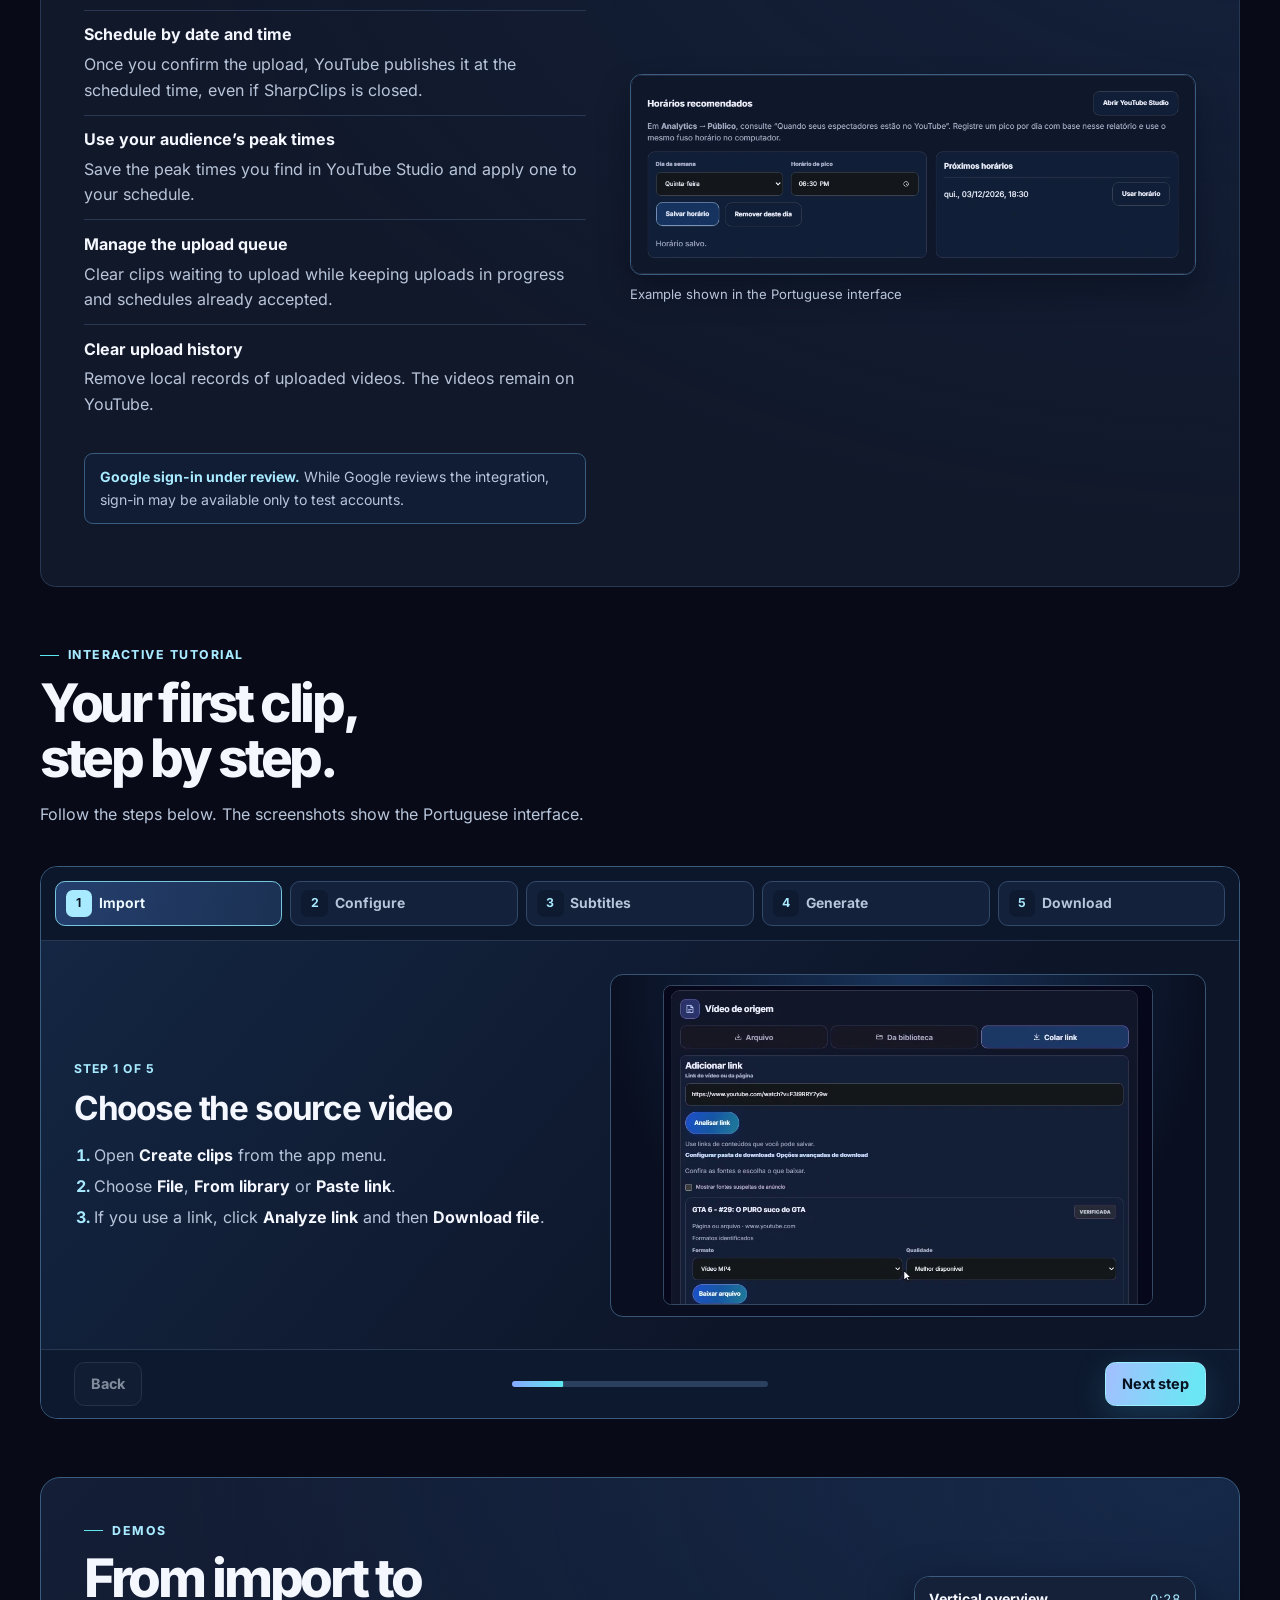
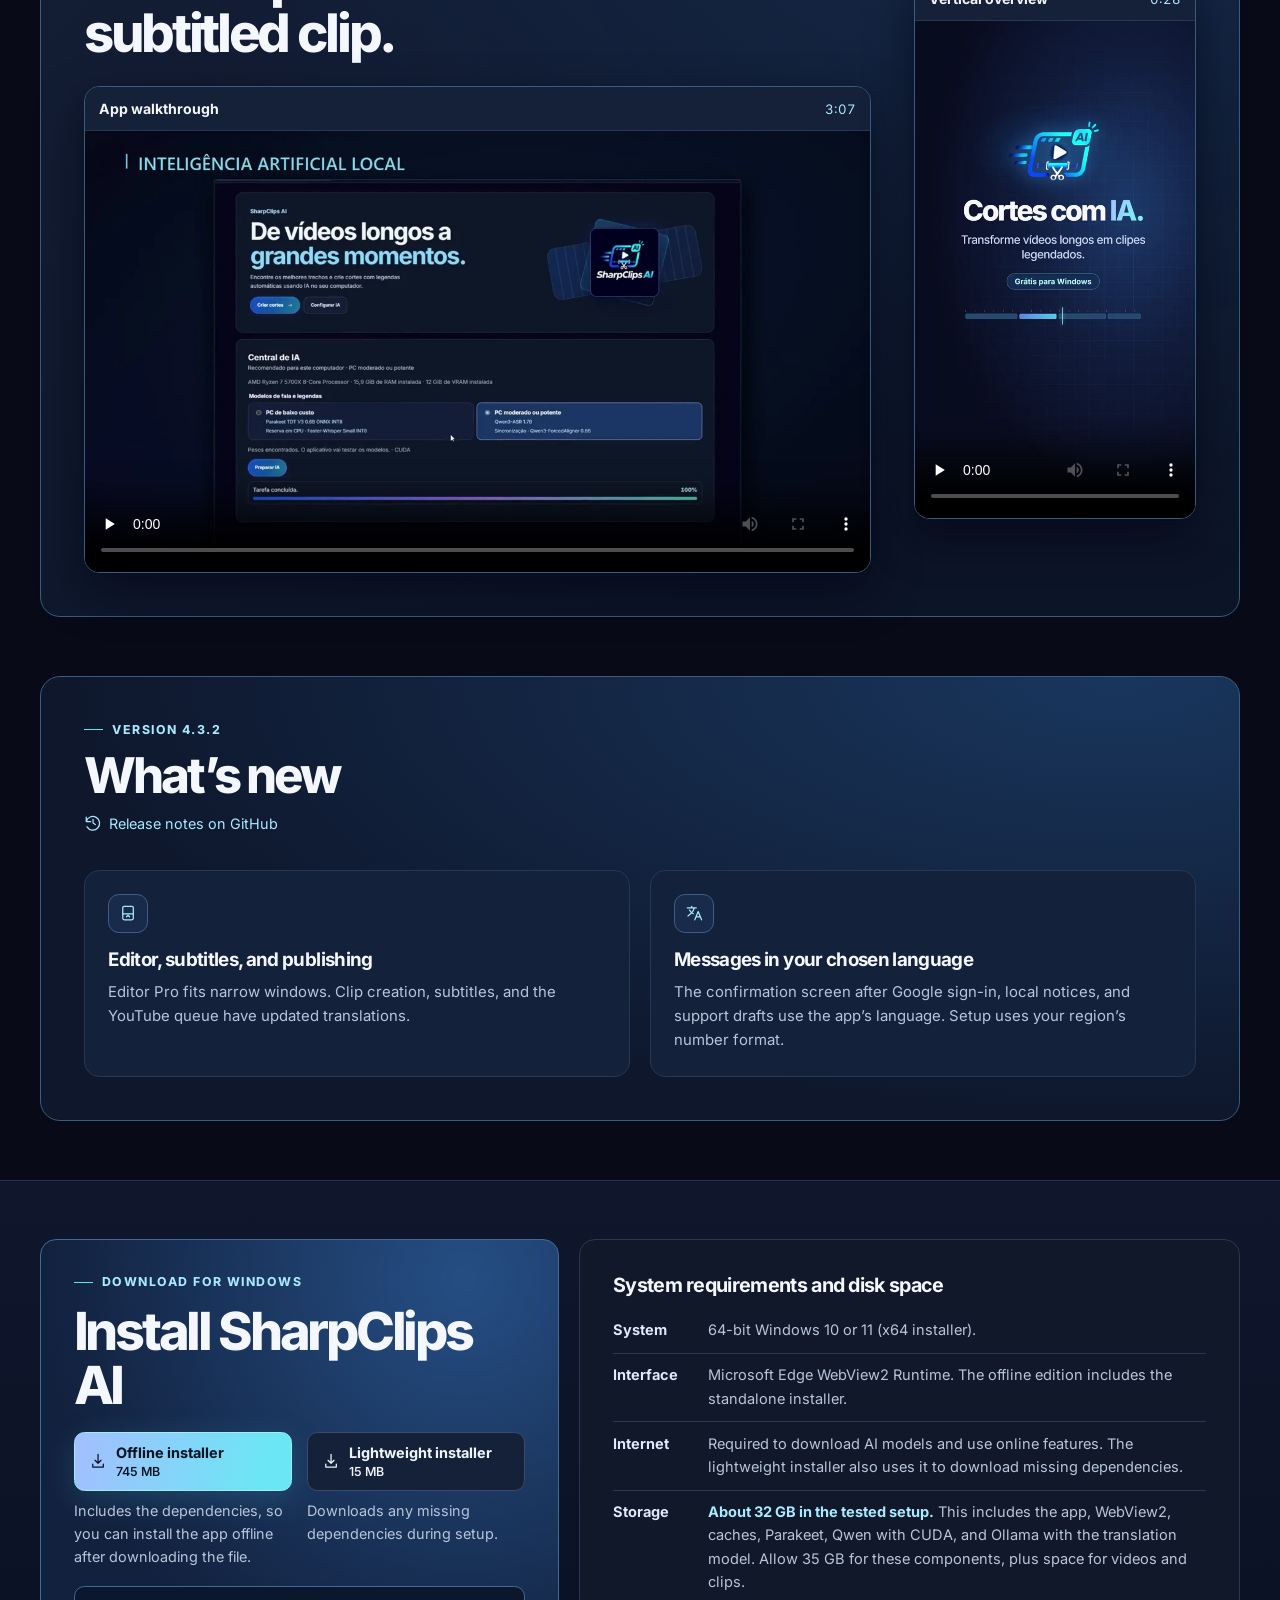
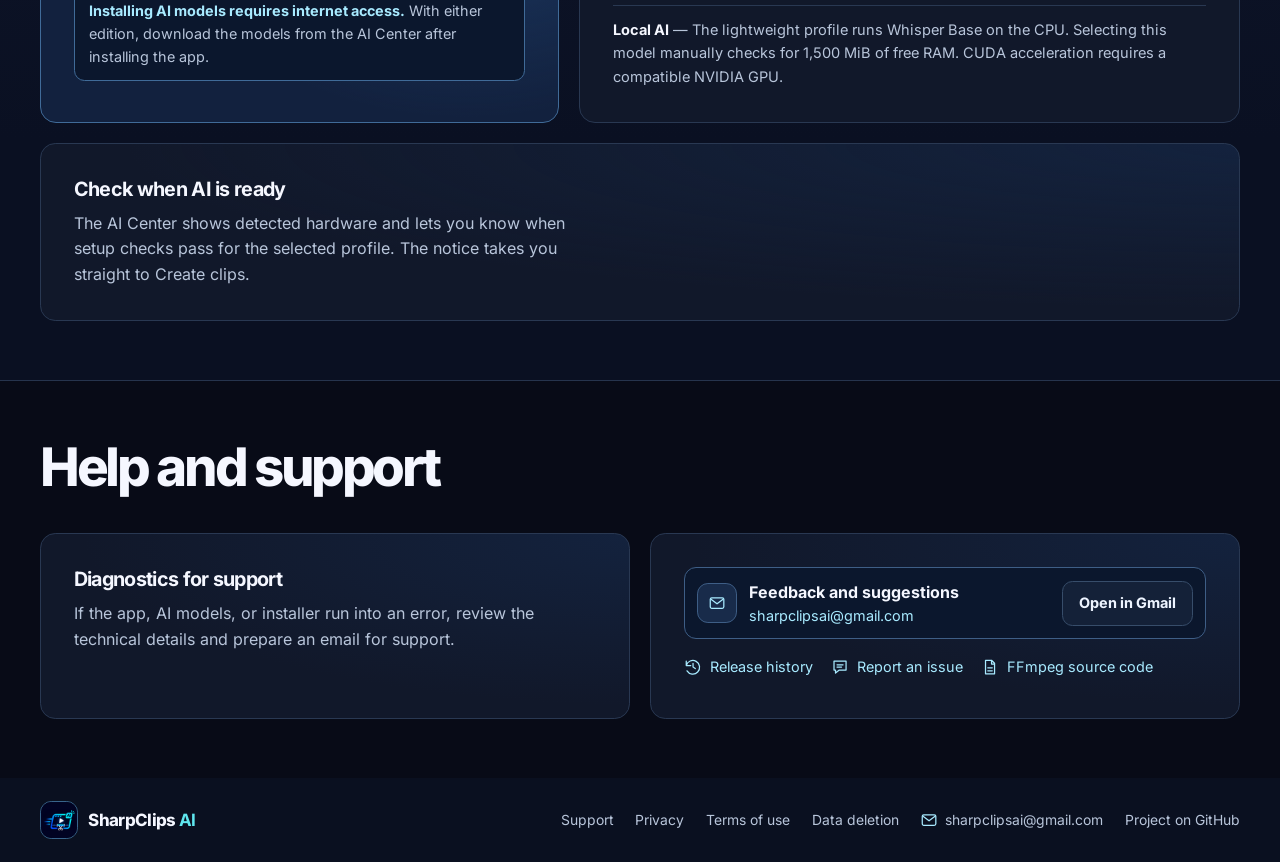
==== commit 3d933072: "Publica a abertura do site e os downloads do SharpClips AI 4.3.2" ====
--- a/docs/index.html
+++ b/docs/index.html
@@ -10,18 +10,57 @@
   <meta property="og:locale" content="pt_BR">
   <meta property="og:title" content="SharpClips AI | Cortes automáticos e legendas com IA">
   <meta property="og:description" content="Transforme vídeos longos em cortes legendados. Grátis para Windows.">
-  <meta property="og:url" content="https://alebcon12-eng.github.io/SharpClipsAI/">
-  <link rel="canonical" href="https://alebcon12-eng.github.io/SharpClipsAI/">
+  <meta property="og:url" content="https://www.sharpclipsai.com.br/">
+  <link rel="canonical" href="https://www.sharpclipsai.com.br/">
   <link rel="icon" type="image/png" href="./assets/icone-sharpclips.png">
+  <style>.welcome-screen { display: none; }</style>
+  <script>
+    (() => {
+      try {
+        const key = "sharpclips-welcome-seen";
+        if (sessionStorage.getItem(key)) return;
+        sessionStorage.setItem(key, "1");
+        if (location.hash) return;
+        const root = document.documentElement;
+        root.dataset.welcome = "open";
+        document.addEventListener("DOMContentLoaded", () => {
+          if (!root.hasAttribute("data-welcome-bound")) delete root.dataset.welcome;
+        }, { once: true });
+      } catch {}
+    })();
+  </script>
   <link rel="stylesheet" href="./assets/site.css?v=idiomas">
   <link rel="stylesheet" href="./assets/cursor-glow.css?v=brilho-fundo">
   <link rel="stylesheet" href="assets/language.css">
-  <script src="assets/language.js" defer></script>
+  <link rel="stylesheet" href="assets/welcome.css">
+  <script src="assets/language.js?v=4320" defer></script>
+  <script src="assets/welcome.js" defer></script>
   <script src="./assets/site.js?v=idiomas" defer></script>
   <script src="./assets/cursor-glow.js" defer></script>
   <title>SharpClips AI | Cortes automáticos e legendas com IA</title>
 </head>
 <body id="inicio">
+  <section class="welcome-screen" id="welcome-screen" aria-labelledby="welcome-title">
+    <div class="welcome-toolbar">
+      <div class="welcome-language-slot"></div>
+      <a class="welcome-skip" href="#conteudo" data-welcome-skip>Pular apresentação</a>
+    </div>
+    <div class="welcome-stage">
+      <div class="welcome-brand">
+        <img class="welcome-mark" src="./assets/welcome-logo.webp" width="768" height="768" loading="lazy" decoding="async" alt="">
+        <p class="welcome-name">SharpClips <strong>AI</strong></p>
+      </div>
+      <div class="welcome-copy">
+        <h2 id="welcome-title"><span>Transforme vídeos longos</span> <span>em grandes momentos.</span></h2>
+        <p class="welcome-description">Crie cortes com inteligência artificial, legendas automáticas e processamento direto no seu computador.</p>
+        <div class="welcome-actions">
+          <a class="welcome-enter" href="#conteudo" data-welcome-enter>Conhecer o SharpClips AI</a>
+          <p>100% gratuito. Sem assinaturas.</p>
+        </div>
+      </div>
+    </div>
+  </section>
+
   <a class="skip-link" href="#conteudo">Pular para o conteúdo</a>
 
   <header class="site-header">
@@ -71,7 +110,7 @@
               <a class="button button-primary" href="#projeto" aria-describedby="status-instalador">Ver opções de instalação</a>
               <a class="button button-secondary" href="#demonstracao"><svg class="icon" aria-hidden="true"><use href="#icon-play"></use></svg> Assistir à demo</a>
             </div>
-            <p class="download-meta" id="status-instalador">Versão 4.3.1 <span>·</span> Windows 64 bits</p>
+            <p class="download-meta" id="status-instalador">Versão 4.3.2 <span>·</span> Windows 64 bits</p>
           </div>
 
           <figure class="hero-product">
@@ -521,20 +560,20 @@
     <section class="section shell" id="novidades" aria-labelledby="novidades-title">
       <div class="release-news">
         <div class="section-heading">
-          <p class="eyebrow">Versão 4.3.1</p>
+          <p class="eyebrow">Versão 4.3.2</p>
           <h2 id="novidades-title">Novidades</h2>
-          <a class="release-notes" href="https://github.com/alebcon12-eng/SharpClipsAI/releases/tag/4.3.1"><svg class="icon" aria-hidden="true"><use href="#icon-history"></use></svg> Notas da versão no GitHub</a>
+          <a class="release-notes" href="https://github.com/alebcon12-eng/SharpClipsAI/releases/tag/4.3.2"><svg class="icon" aria-hidden="true"><use href="#icon-history"></use></svg> Notas da versão no GitHub</a>
         </div>
         <div class="release-news-grid">
           <article class="feature-card surface-hover">
             <span class="icon-box"><svg class="icon" aria-hidden="true"><use href="#icon-layout"></use></svg></span>
-            <h3>Instalador e desinstalador renovados</h3>
-            <p>Acompanhe o progresso por etapas e revise as opções da biblioteca em telas reorganizadas, com botões e controles alinhados.</p>
+            <h3>Editor, legendas e publicações</h3>
+            <p>O Editor Pro se ajusta a janelas estreitas. A criação de cortes, as legendas e a fila do YouTube receberam ajustes de tradução.</p>
           </article>
           <article class="feature-card surface-hover">
             <span class="icon-box"><svg class="icon" aria-hidden="true"><use href="#icon-language"></use></svg></span>
-            <h3>Seis idiomas desde a instalação</h3>
-            <p>Escolha português do Brasil, inglês, espanhol, francês, alemão ou italiano. O desinstalador usa o último idioma salvo no programa.</p>
+            <h3>Mensagens no idioma escolhido</h3>
+            <p>A tela de retorno da conexão com o Google, os avisos locais e os rascunhos de suporte usam o idioma do aplicativo. O instalador segue o formato regional dos números.</p>
           </article>
         </div>
       </div>
@@ -548,14 +587,14 @@
             <h2 id="projeto-title">Instale o SharpClips AI</h2>
             <div class="download-options">
               <div class="download-option">
-                <a class="button button-primary" href="https://github.com/alebcon12-eng/SharpClipsAI/releases/download/4.3.1/SharpClipsAI_Setup_4.3.1_Offline_Windows_x64.exe" aria-describedby="instalador-offline-info">
+                <a class="button button-primary" href="https://github.com/alebcon12-eng/SharpClipsAI/releases/download/4.3.2/SharpClipsAI_Setup_4.3.2_Offline_Windows_x64.exe" aria-describedby="instalador-offline-info">
                   <svg class="icon" aria-hidden="true"><use href="#icon-download"></use></svg>
                   <span>Instalador offline <small>745 MB</small></span>
                 </a>
                 <p id="instalador-offline-info">Inclui as dependências e permite instalar o programa sem internet depois de baixar o arquivo.</p>
               </div>
               <div class="download-option">
-                <a class="button button-secondary" href="https://github.com/alebcon12-eng/SharpClipsAI/releases/download/4.3.1/SharpClipsAI_Setup_4.3.1_Windows_x64.exe" aria-describedby="instalador-leve-info">
+                <a class="button button-secondary" href="https://github.com/alebcon12-eng/SharpClipsAI/releases/download/4.3.2/SharpClipsAI_Setup_4.3.2_Windows_x64.exe" aria-describedby="instalador-leve-info">
                   <svg class="icon" aria-hidden="true"><use href="#icon-download"></use></svg>
                   <span>Instalador leve <small>15 MB</small></span>
                 </a>
@@ -603,7 +642,7 @@
           <div class="project-links">
             <a href="https://github.com/alebcon12-eng/SharpClipsAI/releases"><svg class="icon" aria-hidden="true"><use href="#icon-history"></use></svg> Histórico de versões</a>
             <a href="https://github.com/alebcon12-eng/SharpClipsAI/issues"><svg class="icon" aria-hidden="true"><use href="#icon-comment"></use></svg> Reportar problema</a>
-            <a href="https://github.com/alebcon12-eng/SharpClipsAI/releases/tag/4.3.1#fontes-do-ffmpeg"><svg class="icon" aria-hidden="true"><use href="#icon-file"></use></svg> Fontes do FFmpeg</a>
+            <a href="https://github.com/alebcon12-eng/SharpClipsAI/releases/tag/4.3.2#fontes-do-ffmpeg"><svg class="icon" aria-hidden="true"><use href="#icon-file"></use></svg> Fontes do FFmpeg</a>
           </div>
         </div>
       </div>
--- a/docs/assets/welcome.css
+++ b/docs/assets/welcome.css
@@ -0,0 +1,181 @@
+html[data-welcome="open"],
+html[data-welcome="leaving"] {
+  overflow: hidden;
+}
+
+html[data-welcome] .welcome-screen {
+  position: relative;
+  display: grid;
+  grid-template-rows: auto minmax(min-content, 1fr);
+  block-size: 100vh;
+  block-size: 100dvh;
+  overflow: auto;
+  overscroll-behavior: contain;
+  isolation: isolate;
+  scrollbar-width: thin;
+  background: #0a111f;
+}
+
+.welcome-screen::before {
+  position: absolute;
+  z-index: -1;
+  inset: 0;
+  background: radial-gradient(ellipse 45rem 33rem at 50% 31%, #172840, transparent);
+  content: "";
+  pointer-events: none;
+}
+
+.welcome-toolbar {
+  display: flex;
+  justify-content: flex-end;
+  align-items: center;
+  flex-wrap: wrap;
+  gap: .55rem clamp(.55rem, 2vw, 1.15rem);
+  width: min(100%, 85rem);
+  margin-inline: auto;
+  padding: max(1.1rem, env(safe-area-inset-top)) max(var(--gutter), env(safe-area-inset-right))
+    .45rem max(var(--gutter), env(safe-area-inset-left));
+}
+
+.welcome-language-slot { position: relative; }
+.welcome-language-slot #language-status:not(:empty) { inset: calc(100% + .55rem) 0 auto auto; }
+.welcome-language-slot .site-language :is(select, .site-language-code) { background: #111c2d; }
+
+.welcome-skip {
+  display: inline-flex;
+  align-items: center;
+  min-height: 2.75rem;
+  padding-inline: .5rem;
+  border-radius: .45rem;
+  color: #adbbd1;
+  font-size: .86rem;
+  font-weight: 580;
+  line-height: 1.3;
+}
+
+.welcome-skip:hover { color: #f5f8ff; text-decoration: underline; text-underline-offset: .23em; }
+
+.welcome-stage {
+  display: grid;
+  justify-items: center;
+  align-content: center;
+  gap: clamp(1rem, 2.6vh, 2rem);
+  width: min(100%, 63rem);
+  margin-inline: auto;
+  padding: clamp(1.15rem, 3.5vh, 2.7rem) var(--gutter)
+    max(clamp(2rem, 7vh, 5.4rem), env(safe-area-inset-bottom));
+  text-align: center;
+}
+
+.welcome-brand { display: grid; justify-items: center; gap: .8rem; }
+.welcome-mark {
+  width: clamp(4.5rem, 14vh, 8.25rem);
+  height: auto;
+  aspect-ratio: 1;
+  border-radius: 26%;
+  outline: 1px solid #375178;
+  box-shadow: 0 13px 40px #050a15a0, 0 0 45px #376fbb20;
+}
+
+.welcome-name {
+  color: #e8effc;
+  font-size: clamp(1.08rem, 2.2vw, 1.72rem);
+  font-weight: 720;
+  letter-spacing: -.048em;
+}
+.welcome-name strong { color: var(--aqua); font-weight: inherit; }
+
+[data-welcome] .welcome-copy { visibility: hidden; }
+[data-welcome][data-language-ready] .welcome-copy { visibility: visible; }
+
+.welcome-copy { min-width: 0; }
+.welcome-copy h2 {
+  color: #f3f7ff;
+  font-size: clamp(2rem, min(6.25vw, 9.8vh), 5.15rem);
+  font-weight: 760;
+  line-height: 1.01;
+  letter-spacing: -.068em;
+  overflow-wrap: anywhere;
+  text-wrap: balance;
+}
+.welcome-copy h2 span { display: block; }
+.welcome-copy h2 span + span { color: #a5d8fa; }
+
+.welcome-description {
+  max-width: 46ch;
+  margin: clamp(.75rem, 2vh, 1.35rem) auto 0;
+  color: #b9c8dc;
+  font-size: clamp(.96rem, 1.5vw, 1.17rem);
+  line-height: 1.6;
+  text-wrap: pretty;
+}
+
+.welcome-actions {
+  display: grid;
+  justify-items: center;
+  gap: .68rem;
+  margin-top: clamp(1.1rem, 3.8vh, 2.2rem);
+}
+.welcome-actions p { color: #a5b5cd; font-size: .84rem; }
+
+.welcome-enter {
+  display: inline-flex;
+  align-items: center;
+  min-height: 3.05rem;
+  padding: .62rem clamp(.9rem, 2.5vw, 1.55rem);
+  border: 1px solid #d3f2ff;
+  border-radius: .74rem;
+  background: #b9e7ff;
+  color: #0d2237;
+  font-size: .95rem;
+  font-weight: 750;
+  line-height: 1.28;
+  box-shadow: 0 6px 24px #3978be33;
+}
+.welcome-enter:hover { background: #d4f0ff; }
+
+@media (prefers-reduced-motion: no-preference) {
+  [data-welcome="open"] .welcome-screen::before { animation: welcome-light 520ms ease-out both; }
+  [data-welcome="open"] .welcome-mark { animation: welcome-mark-in 620ms 90ms var(--ease-out) both; }
+  [data-welcome="open"] .welcome-name { animation: welcome-reveal 520ms 380ms var(--ease-out) both; }
+  [data-welcome="open"][data-language-ready] .welcome-copy h2 { animation: welcome-reveal 640ms 560ms var(--ease-out) both; }
+  [data-welcome="open"][data-language-ready] .welcome-description { animation: welcome-reveal 570ms 880ms var(--ease-out) both; }
+  [data-welcome="open"][data-language-ready] .welcome-actions { animation: welcome-reveal 570ms 1.16s var(--ease-out) both; }
+  [data-welcome="open"][data-language-ready] .welcome-actions:focus-within { animation: none; }
+  .welcome-enter { transition: background-color 160ms ease, transform 160ms ease; }
+  .welcome-enter:hover { transform: translateY(-2px); }
+  .welcome-enter:active { transform: none; }
+
+  @keyframes welcome-light { from { opacity: 0; } to { opacity: 1; } }
+  @keyframes welcome-reveal { from { opacity: 0; transform: translateY(12px); } to { opacity: 1; transform: none; } }
+  @keyframes welcome-mark-in { from { opacity: 0; transform: translateY(8px) scale(.94); } to { opacity: 1; transform: none; } }
+  @keyframes welcome-leave { to { opacity: 0; transform: translateY(-14px) scale(1.012); } }
+
+  html[data-welcome="leaving"] .welcome-screen {
+    position: fixed;
+    inset: 0;
+    z-index: 6;
+    pointer-events: none;
+    animation: welcome-leave 400ms cubic-bezier(.55, .06, .25, 1) both;
+  }
+}
+
+@media (max-width: 580px) {
+  .welcome-toolbar { justify-content: space-between; }
+  .welcome-language-slot #language-status:not(:empty) { inset-inline: 0 auto; }
+  .welcome-stage { gap: .9rem; }
+  .welcome-copy h2 { font-size: clamp(1.76rem, 7.4vw, 2.42rem); }
+  .welcome-skip { padding-inline: .3rem; font-size: .8rem; }
+}
+
+@media (max-height: 510px) {
+  .welcome-toolbar { padding-block-start: .4rem; }
+  .welcome-stage { padding-block: .75rem 1.25rem; }
+  .welcome-brand { gap: .25rem; }
+  .welcome-mark { width: 3.8rem; }
+  .welcome-actions { gap: .4rem; }
+}
+
+@media (forced-colors: active) {
+  .welcome-enter { border-color: ButtonText; }
+}
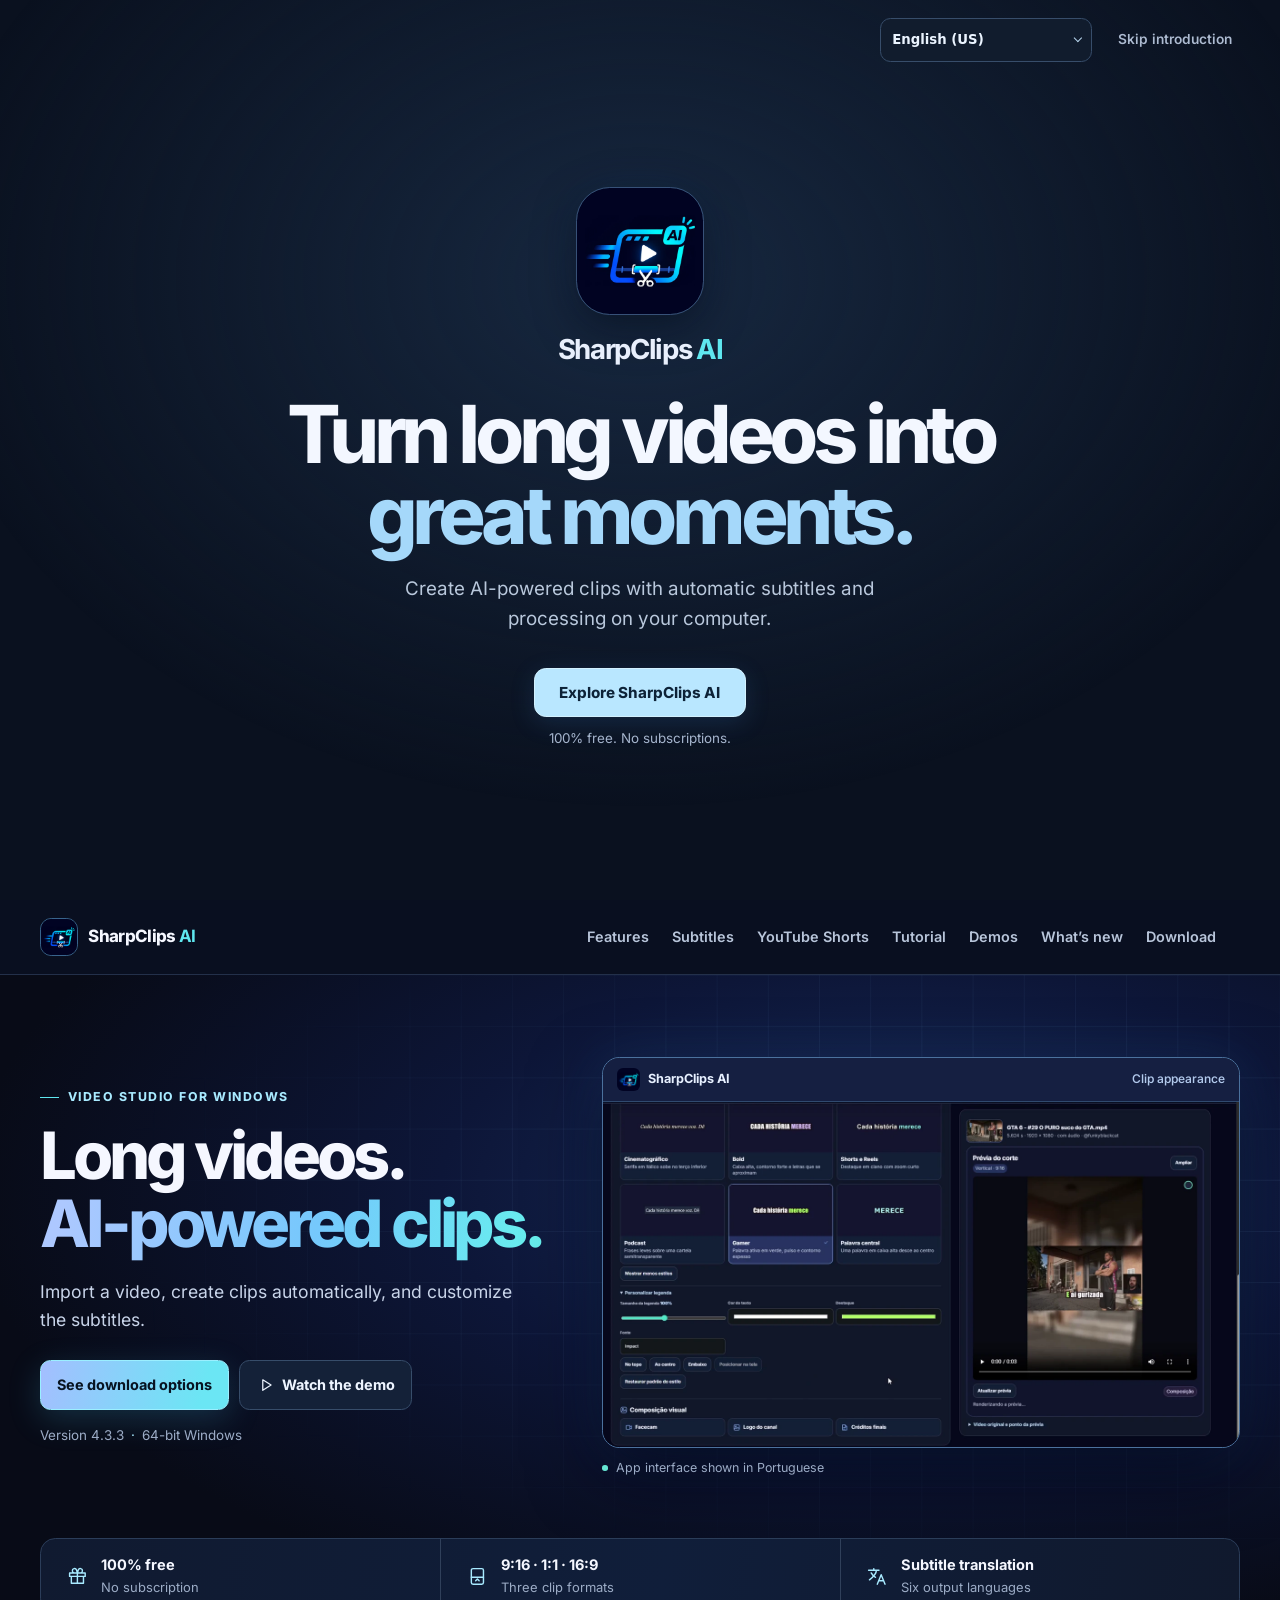
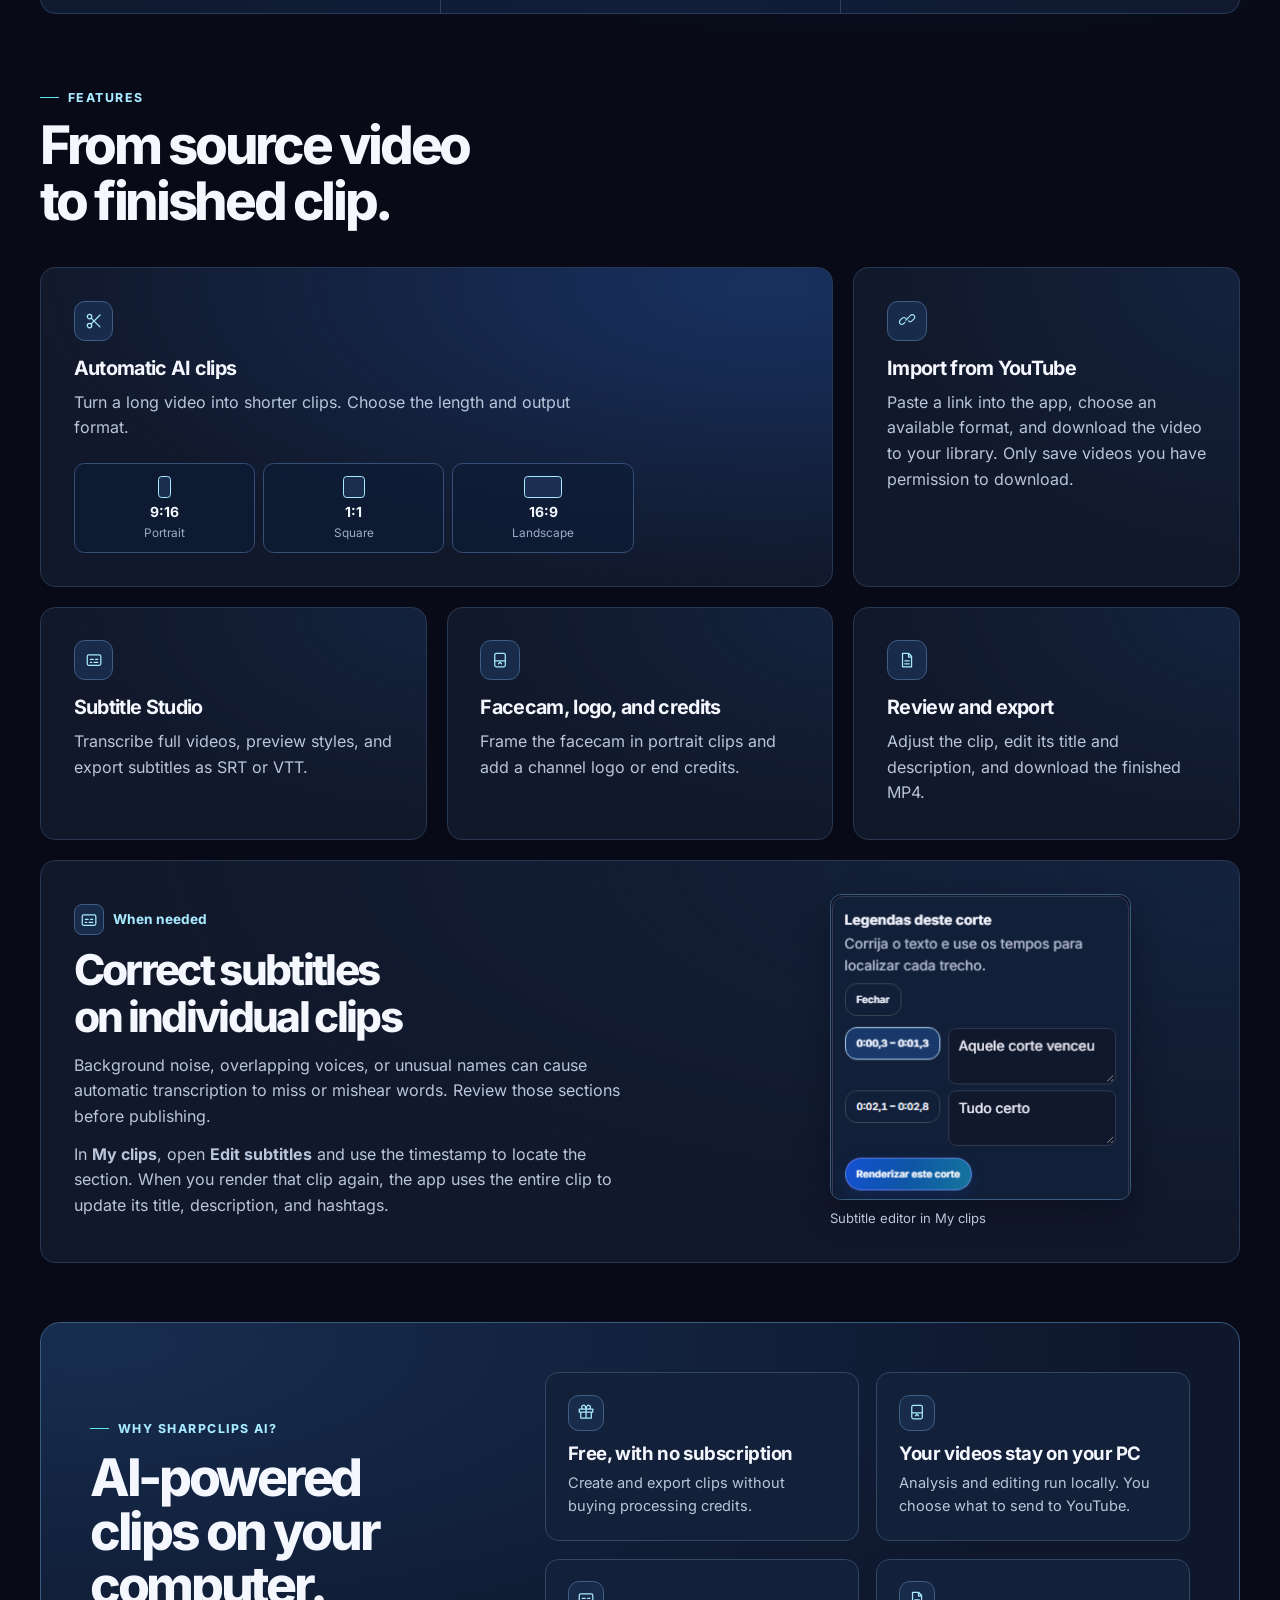
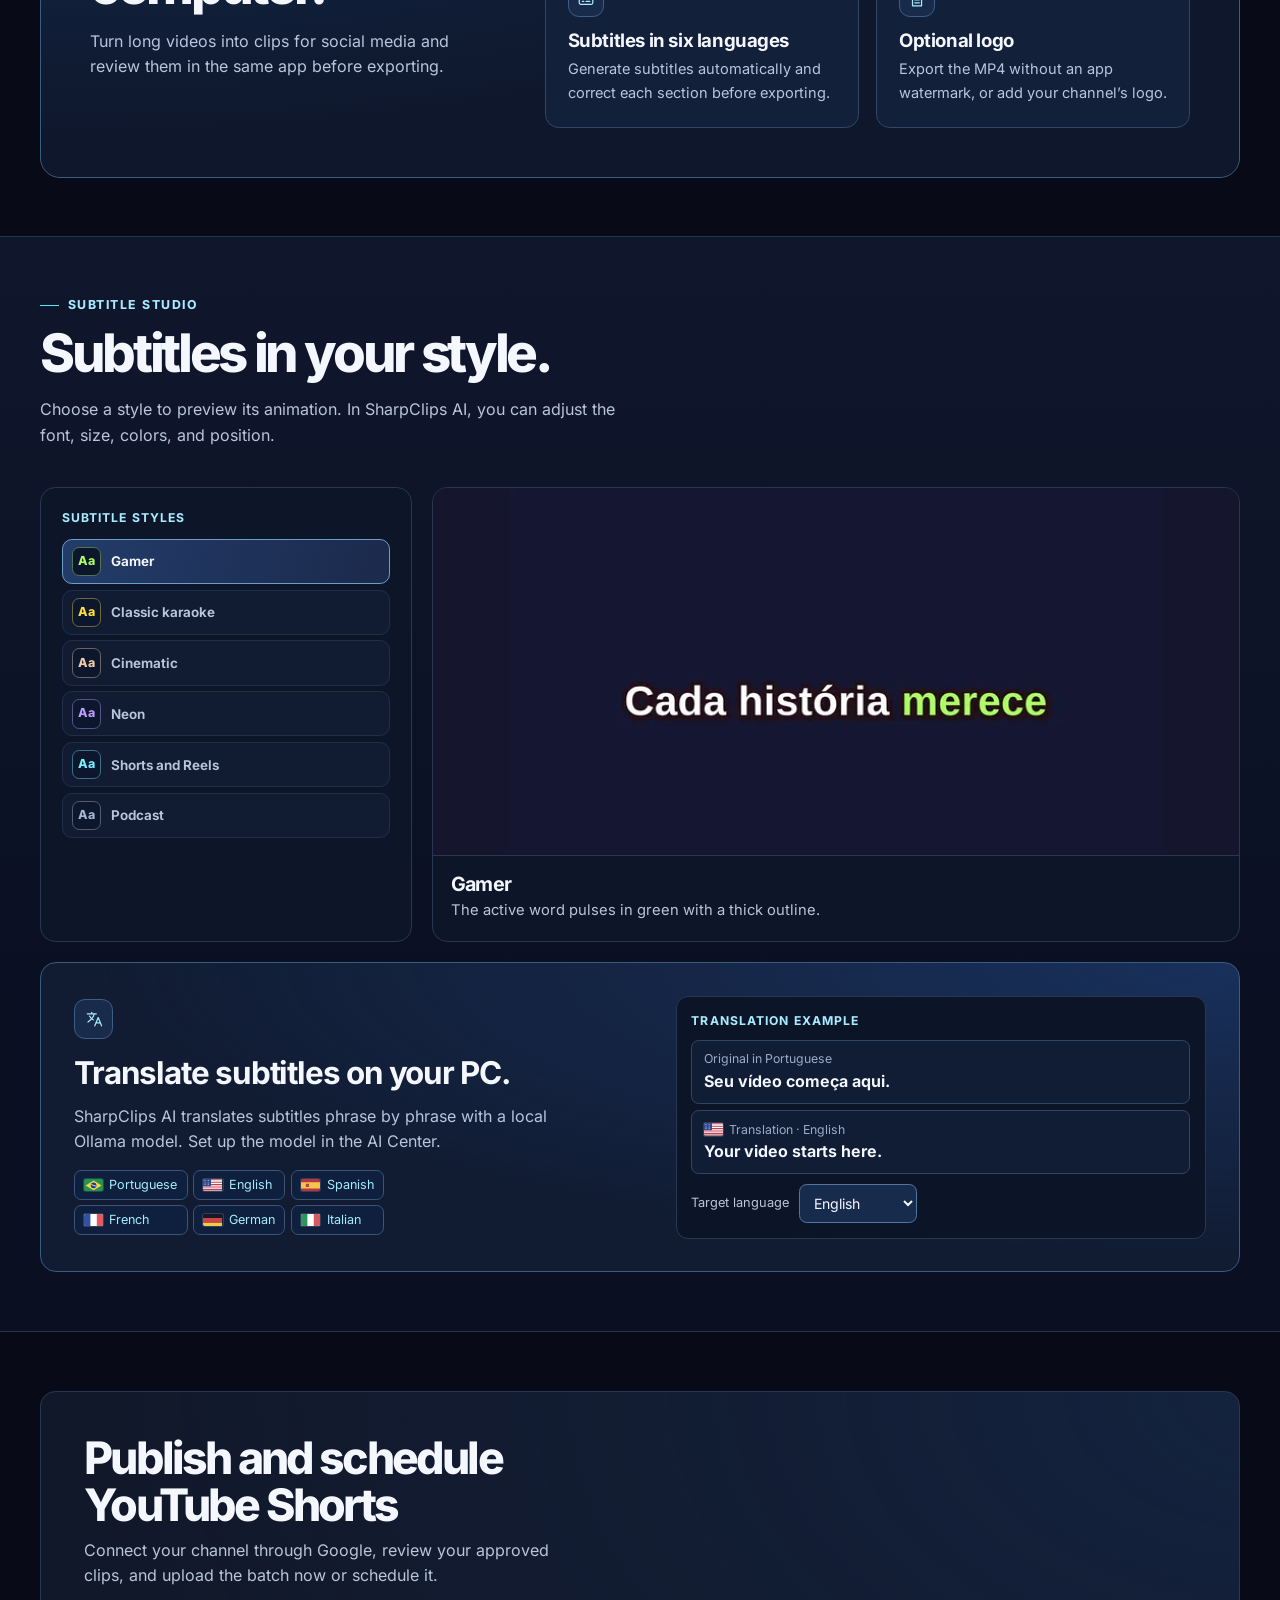
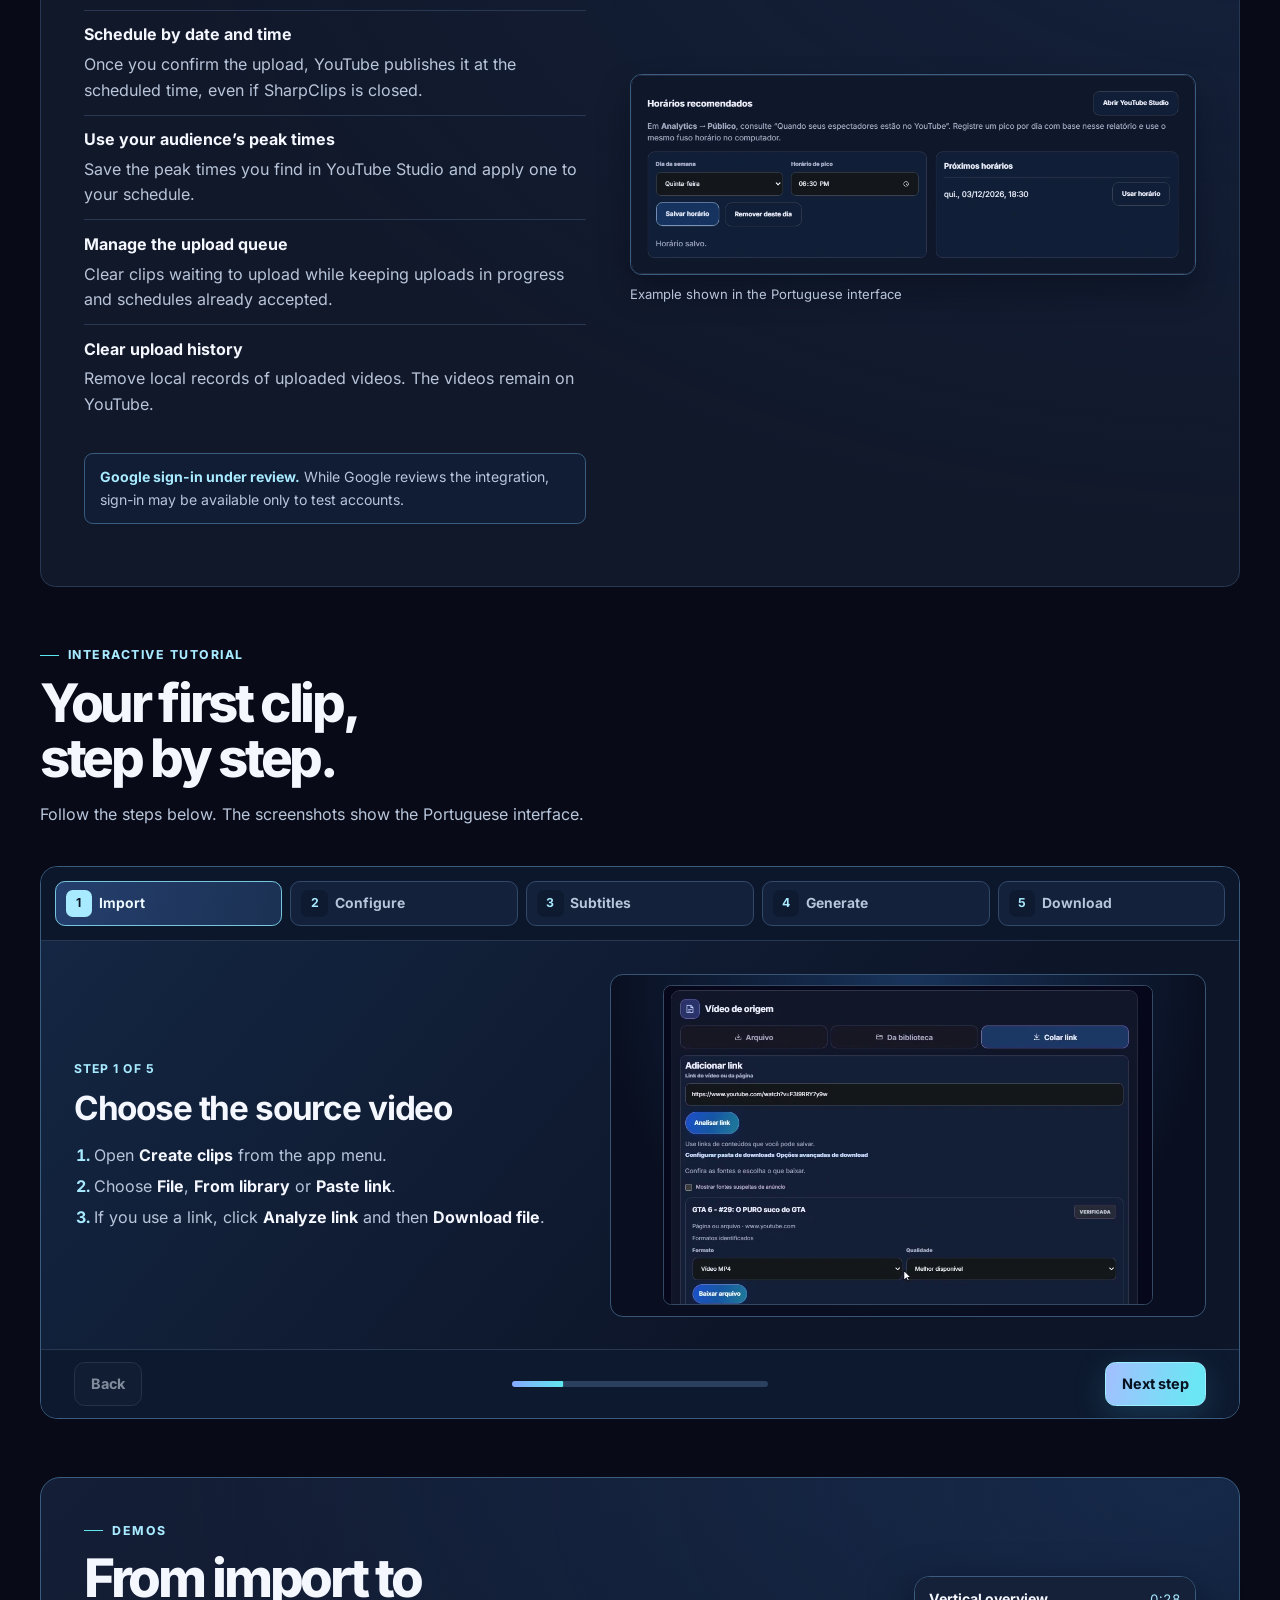
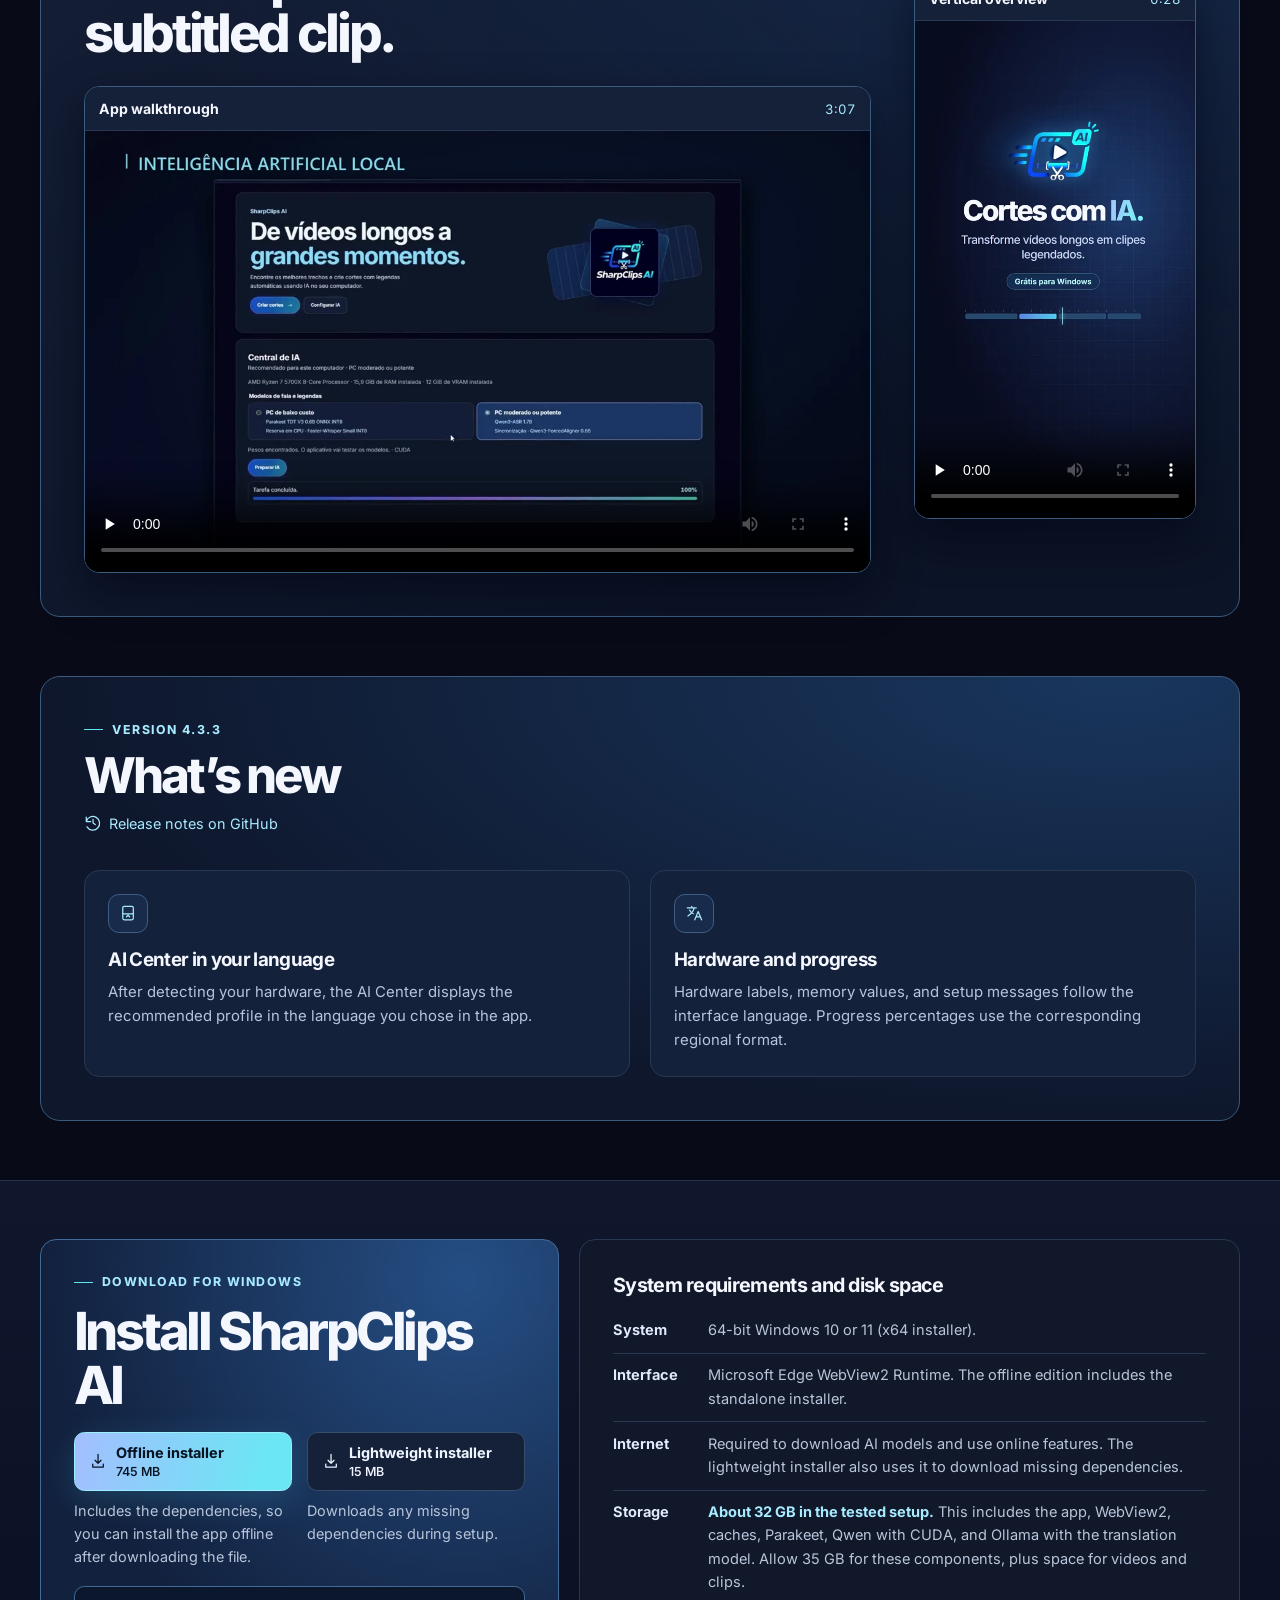
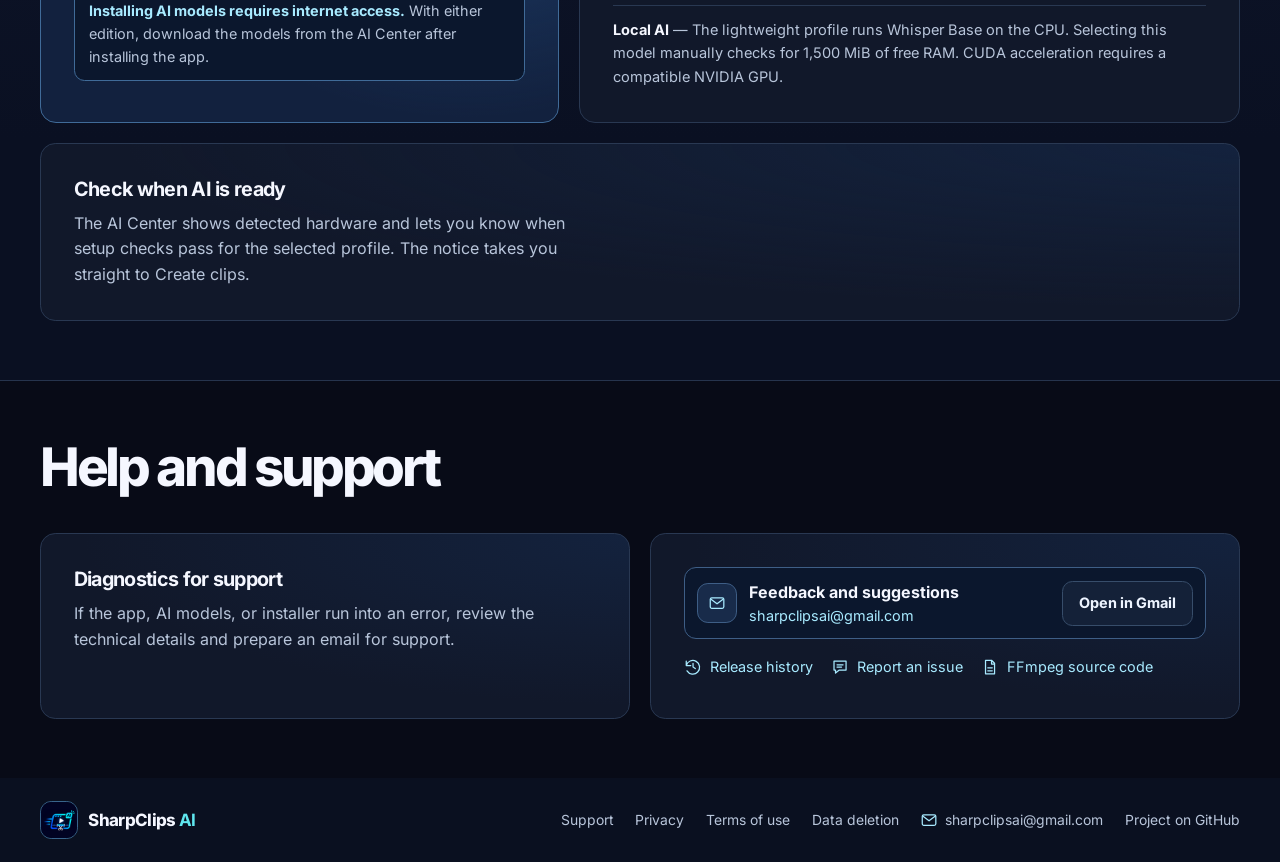
==== commit f3105102: "Atualiza o site para o SharpClips AI 4.3.3" ====
--- a/docs/index.html
+++ b/docs/index.html
@@ -33,7 +33,7 @@
   <link rel="stylesheet" href="./assets/cursor-glow.css?v=brilho-fundo">
   <link rel="stylesheet" href="assets/language.css">
   <link rel="stylesheet" href="assets/welcome.css">
-  <script src="assets/language.js?v=4320" defer></script>
+  <script src="assets/language.js?v=4330" defer></script>
   <script src="assets/welcome.js" defer></script>
   <script src="./assets/site.js?v=idiomas" defer></script>
   <script src="./assets/cursor-glow.js" defer></script>
@@ -110,7 +110,7 @@
               <a class="button button-primary" href="#projeto" aria-describedby="status-instalador">Ver opções de instalação</a>
               <a class="button button-secondary" href="#demonstracao"><svg class="icon" aria-hidden="true"><use href="#icon-play"></use></svg> Assistir à demo</a>
             </div>
-            <p class="download-meta" id="status-instalador">Versão 4.3.2 <span>·</span> Windows 64 bits</p>
+            <p class="download-meta" id="status-instalador">Versão 4.3.3 <span>·</span> Windows 64 bits</p>
           </div>
 
           <figure class="hero-product">
@@ -560,20 +560,20 @@
     <section class="section shell" id="novidades" aria-labelledby="novidades-title">
       <div class="release-news">
         <div class="section-heading">
-          <p class="eyebrow">Versão 4.3.2</p>
+          <p class="eyebrow">Versão 4.3.3</p>
           <h2 id="novidades-title">Novidades</h2>
-          <a class="release-notes" href="https://github.com/alebcon12-eng/SharpClipsAI/releases/tag/4.3.2"><svg class="icon" aria-hidden="true"><use href="#icon-history"></use></svg> Notas da versão no GitHub</a>
+          <a class="release-notes" href="https://github.com/alebcon12-eng/SharpClipsAI/releases/tag/4.3.3"><svg class="icon" aria-hidden="true"><use href="#icon-history"></use></svg> Notas da versão no GitHub</a>
         </div>
         <div class="release-news-grid">
           <article class="feature-card surface-hover">
             <span class="icon-box"><svg class="icon" aria-hidden="true"><use href="#icon-layout"></use></svg></span>
-            <h3>Editor, legendas e publicações</h3>
-            <p>O Editor Pro se ajusta a janelas estreitas. A criação de cortes, as legendas e a fila do YouTube receberam ajustes de tradução.</p>
+            <h3>Central de IA no seu idioma</h3>
+            <p>Após detectar o computador, a Central de IA mostra o perfil recomendado no idioma escolhido no programa.</p>
           </article>
           <article class="feature-card surface-hover">
             <span class="icon-box"><svg class="icon" aria-hidden="true"><use href="#icon-language"></use></svg></span>
-            <h3>Mensagens no idioma escolhido</h3>
-            <p>A tela de retorno da conexão com o Google, os avisos locais e os rascunhos de suporte usam o idioma do aplicativo. O instalador segue o formato regional dos números.</p>
+            <h3>Hardware e progresso</h3>
+            <p>Os rótulos de hardware, os valores de memória e as mensagens de preparação acompanham o idioma da interface. O percentual de progresso segue o formato regional.</p>
           </article>
         </div>
       </div>
@@ -587,14 +587,14 @@
             <h2 id="projeto-title">Instale o SharpClips AI</h2>
             <div class="download-options">
               <div class="download-option">
-                <a class="button button-primary" href="https://github.com/alebcon12-eng/SharpClipsAI/releases/download/4.3.2/SharpClipsAI_Setup_4.3.2_Offline_Windows_x64.exe" aria-describedby="instalador-offline-info">
+                <a class="button button-primary" href="https://github.com/alebcon12-eng/SharpClipsAI/releases/download/4.3.3/SharpClipsAI_Setup_4.3.3_Offline_Windows_x64.exe" aria-describedby="instalador-offline-info">
                   <svg class="icon" aria-hidden="true"><use href="#icon-download"></use></svg>
                   <span>Instalador offline <small>745 MB</small></span>
                 </a>
                 <p id="instalador-offline-info">Inclui as dependências e permite instalar o programa sem internet depois de baixar o arquivo.</p>
               </div>
               <div class="download-option">
-                <a class="button button-secondary" href="https://github.com/alebcon12-eng/SharpClipsAI/releases/download/4.3.2/SharpClipsAI_Setup_4.3.2_Windows_x64.exe" aria-describedby="instalador-leve-info">
+                <a class="button button-secondary" href="https://github.com/alebcon12-eng/SharpClipsAI/releases/download/4.3.3/SharpClipsAI_Setup_4.3.3_Windows_x64.exe" aria-describedby="instalador-leve-info">
                   <svg class="icon" aria-hidden="true"><use href="#icon-download"></use></svg>
                   <span>Instalador leve <small>15 MB</small></span>
                 </a>
@@ -642,7 +642,7 @@
           <div class="project-links">
             <a href="https://github.com/alebcon12-eng/SharpClipsAI/releases"><svg class="icon" aria-hidden="true"><use href="#icon-history"></use></svg> Histórico de versões</a>
             <a href="https://github.com/alebcon12-eng/SharpClipsAI/issues"><svg class="icon" aria-hidden="true"><use href="#icon-comment"></use></svg> Reportar problema</a>
-            <a href="https://github.com/alebcon12-eng/SharpClipsAI/releases/tag/4.3.2#fontes-do-ffmpeg"><svg class="icon" aria-hidden="true"><use href="#icon-file"></use></svg> Fontes do FFmpeg</a>
+            <a href="https://github.com/alebcon12-eng/SharpClipsAI/releases/tag/4.3.3#fontes-do-ffmpeg"><svg class="icon" aria-hidden="true"><use href="#icon-file"></use></svg> Fontes do FFmpeg</a>
           </div>
         </div>
       </div>
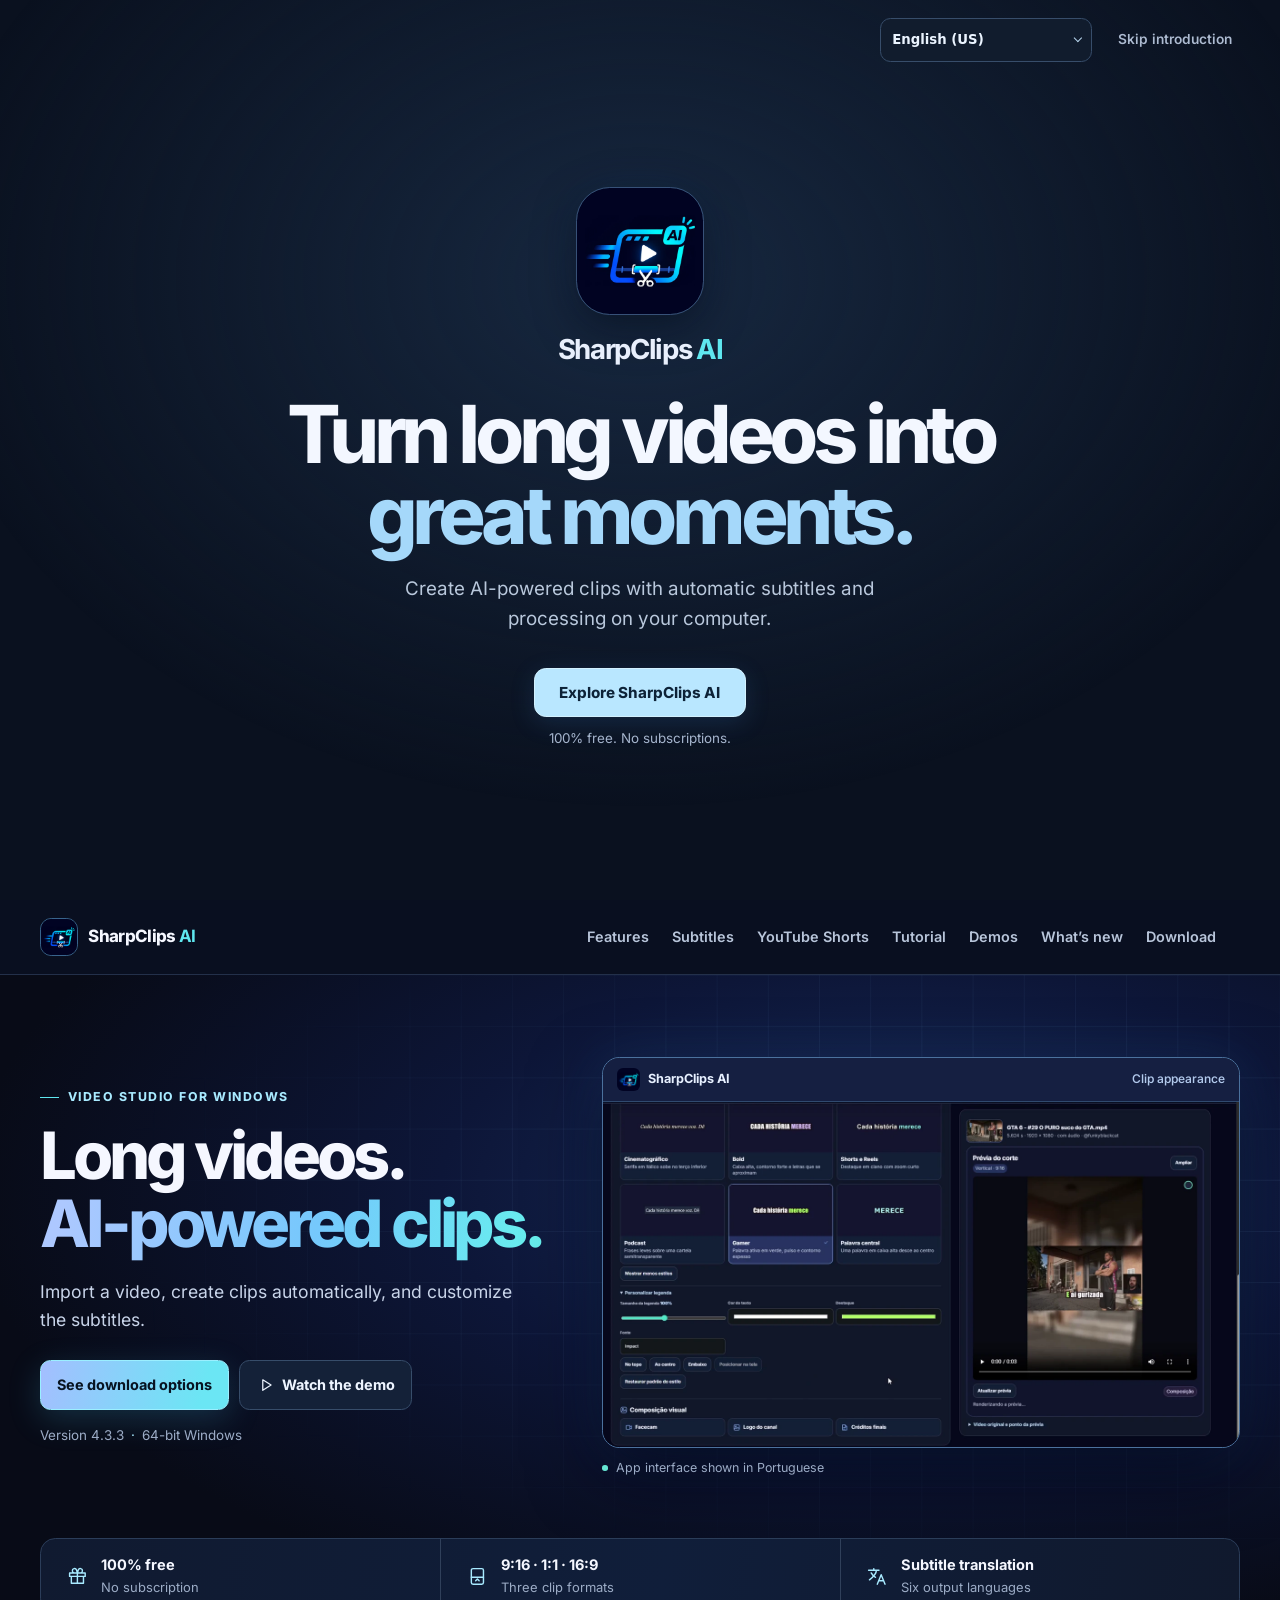
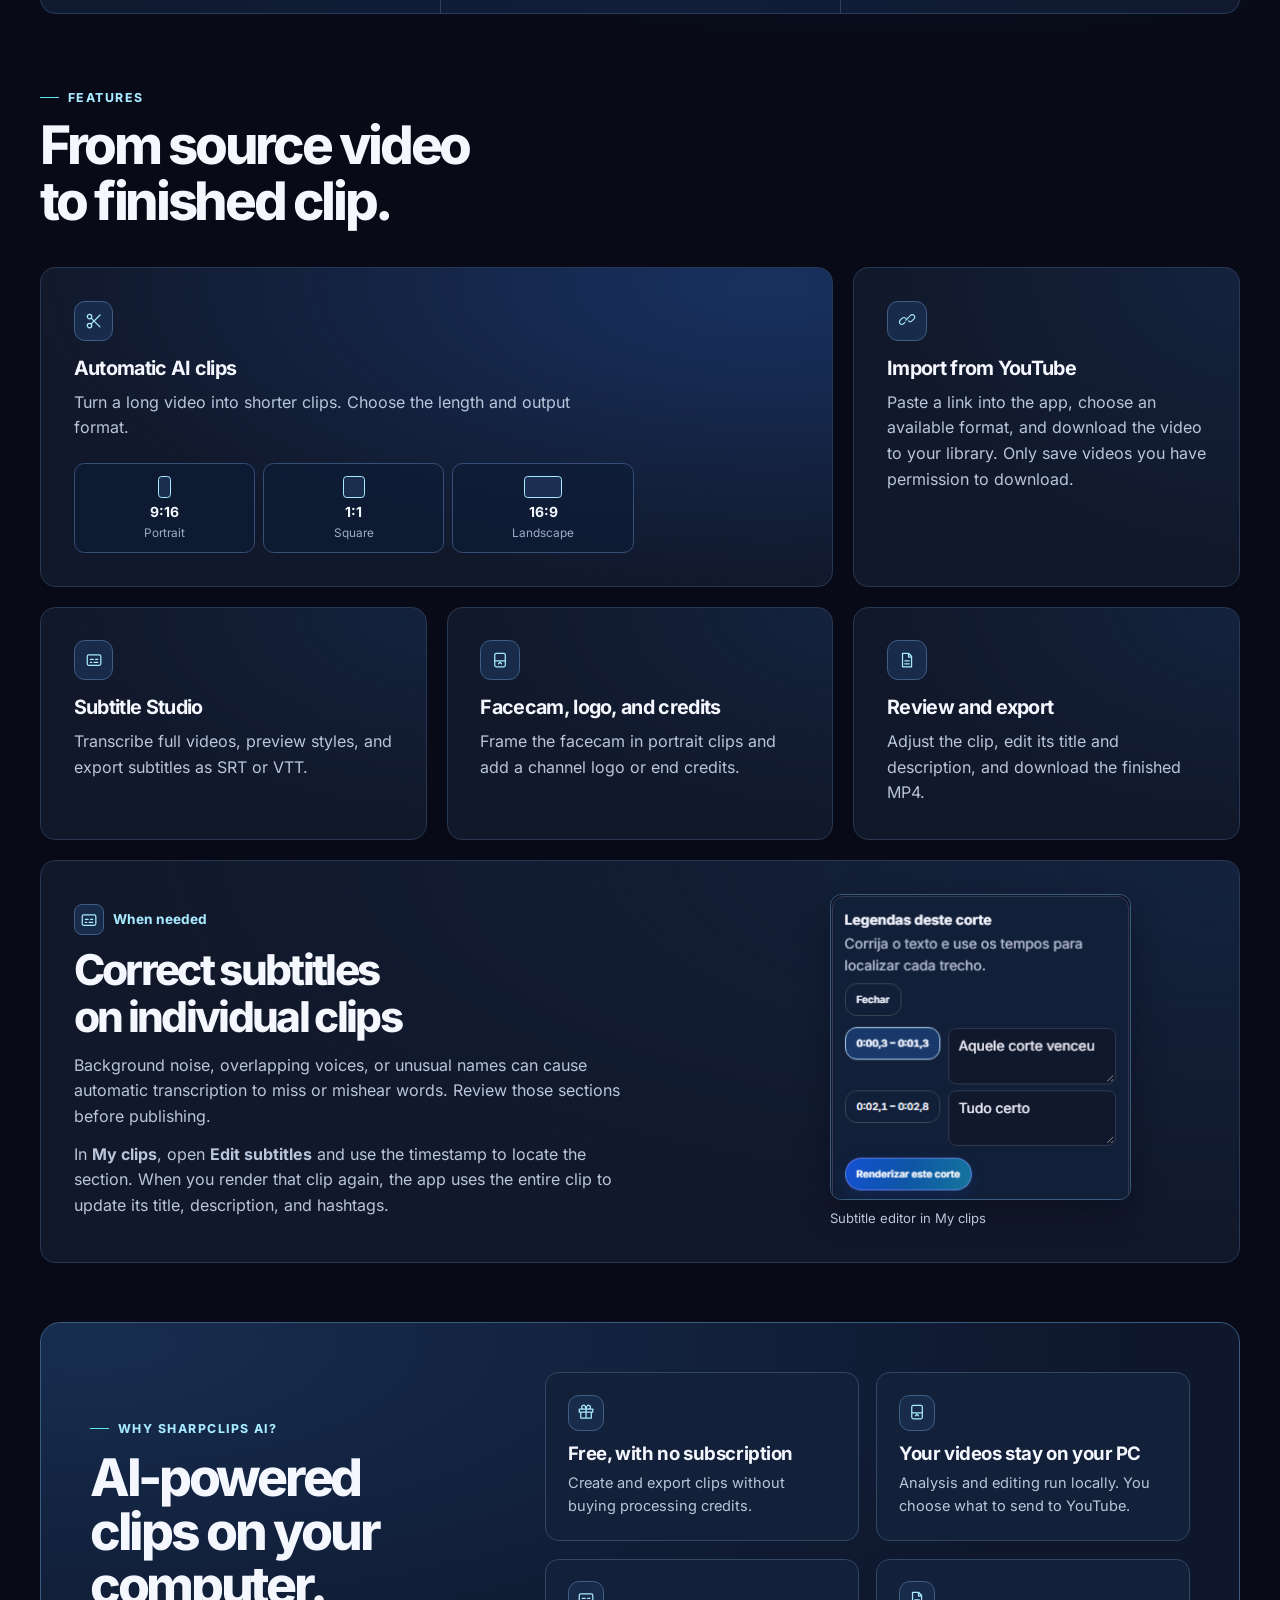
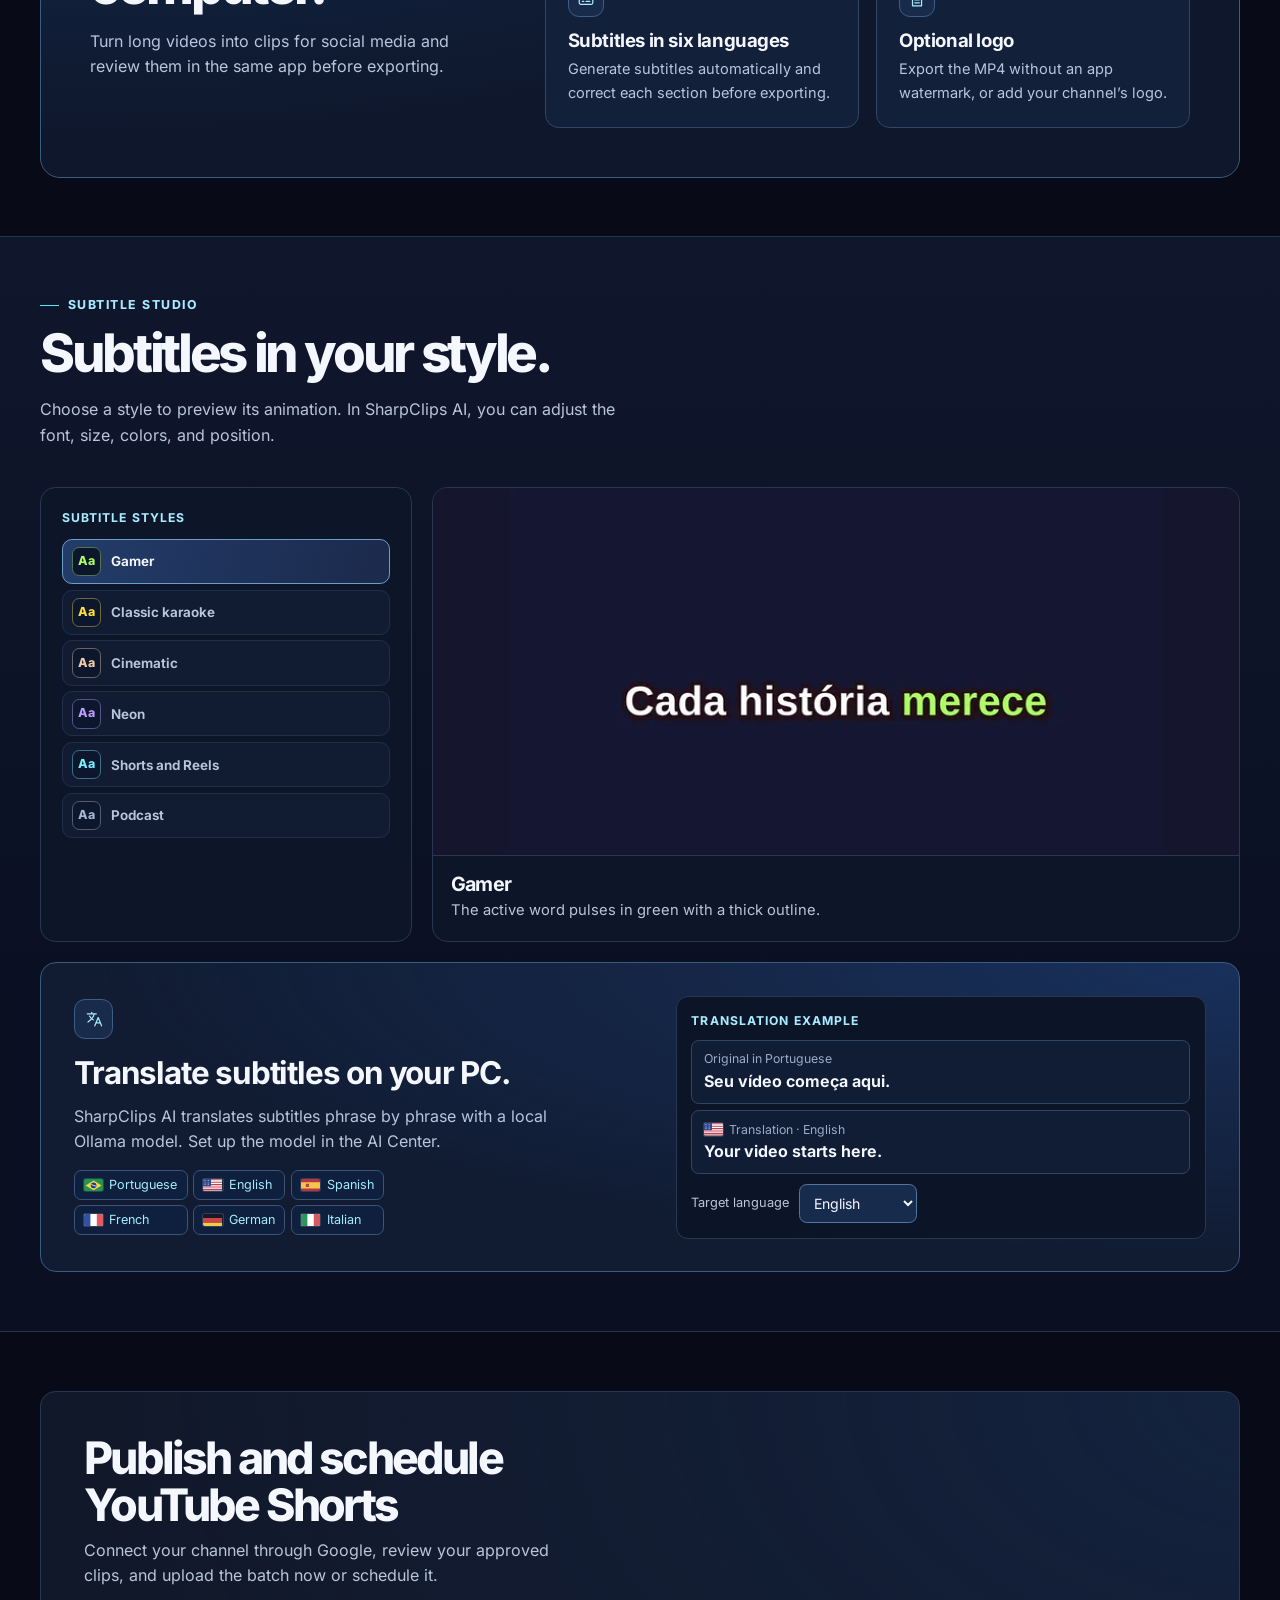
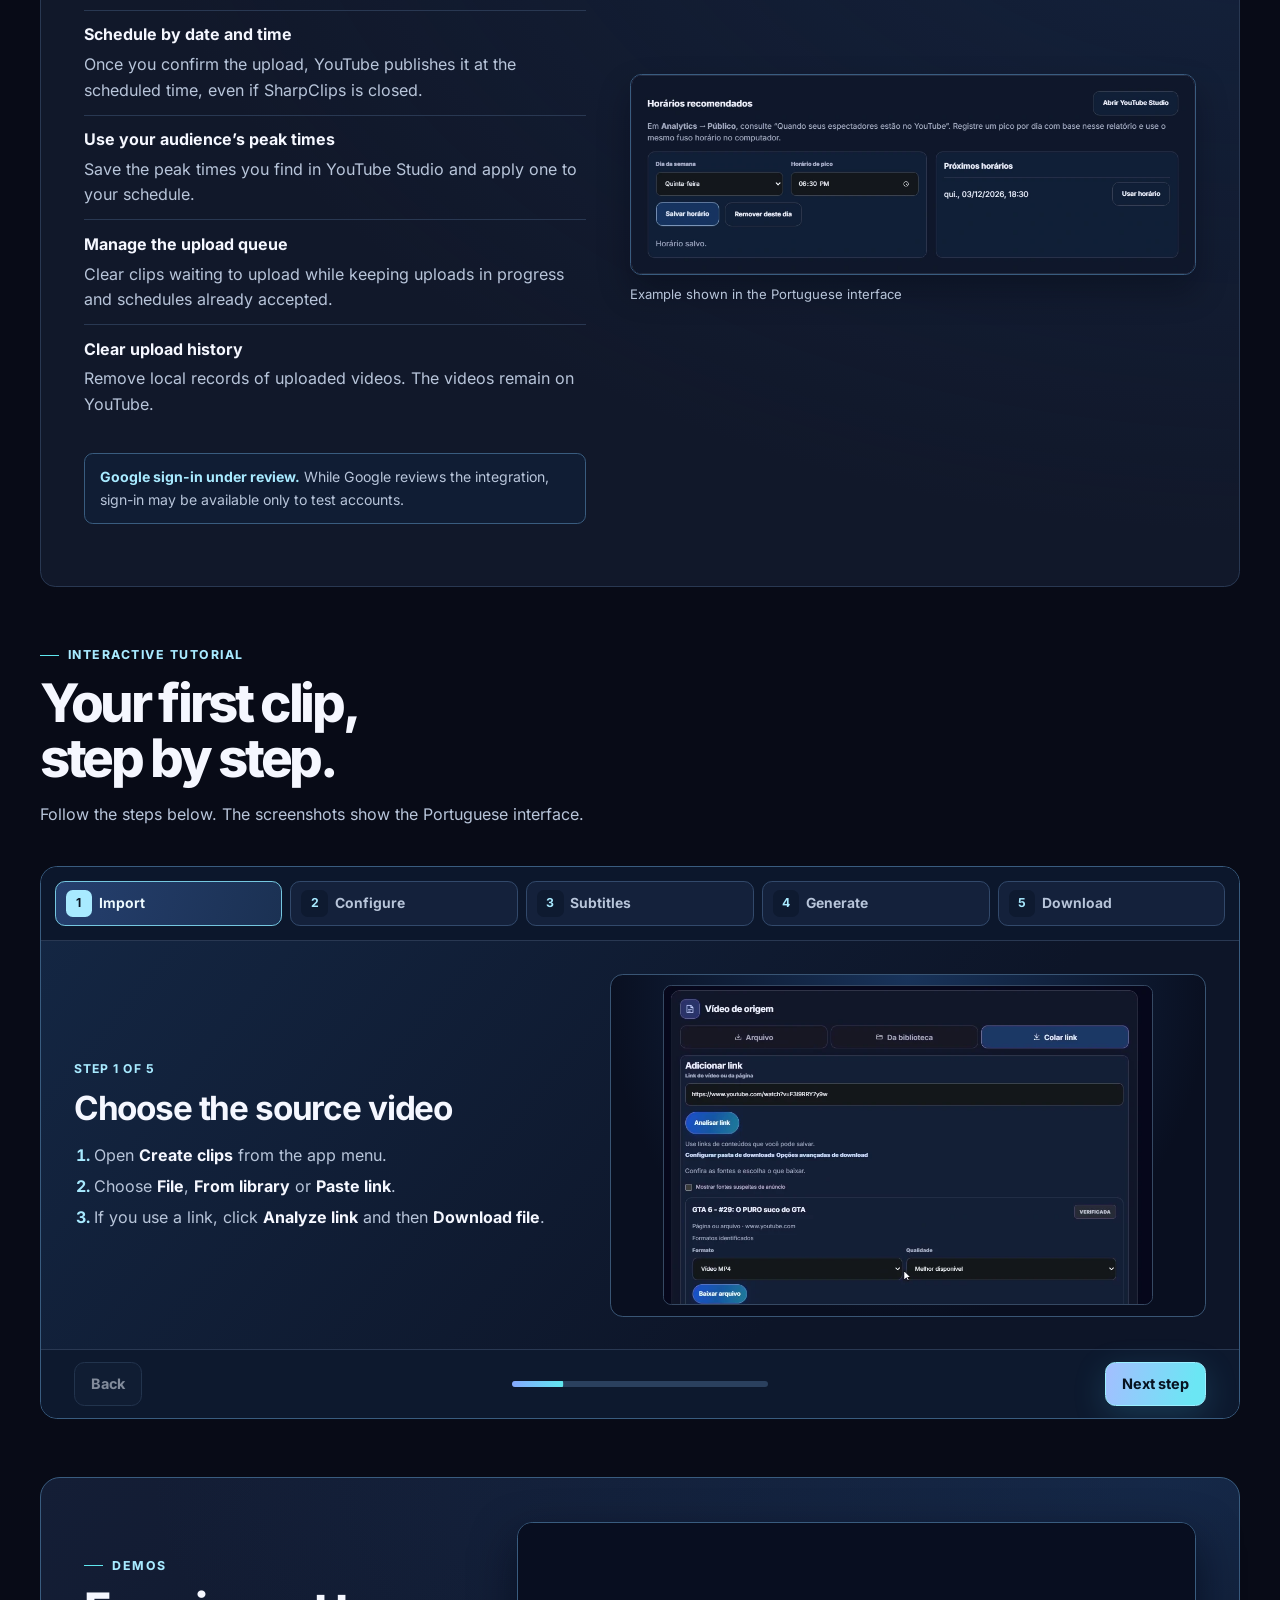
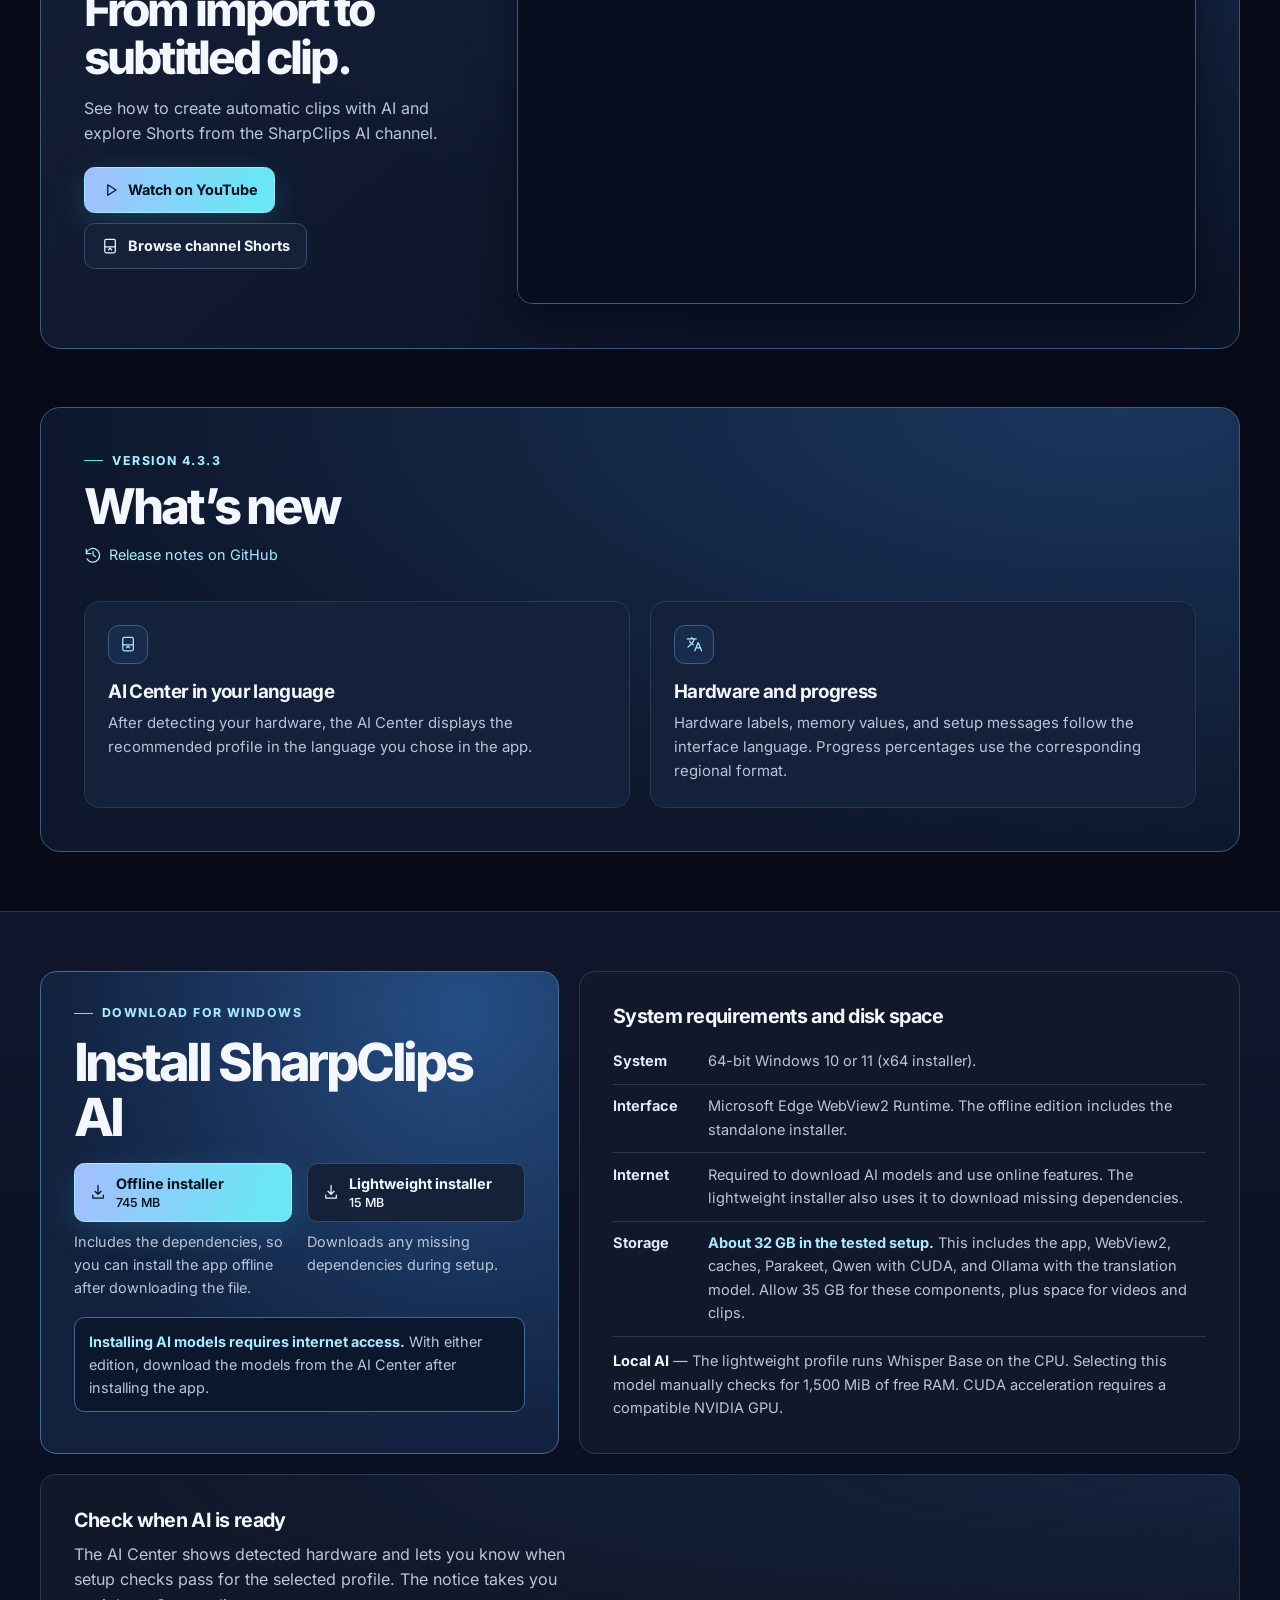
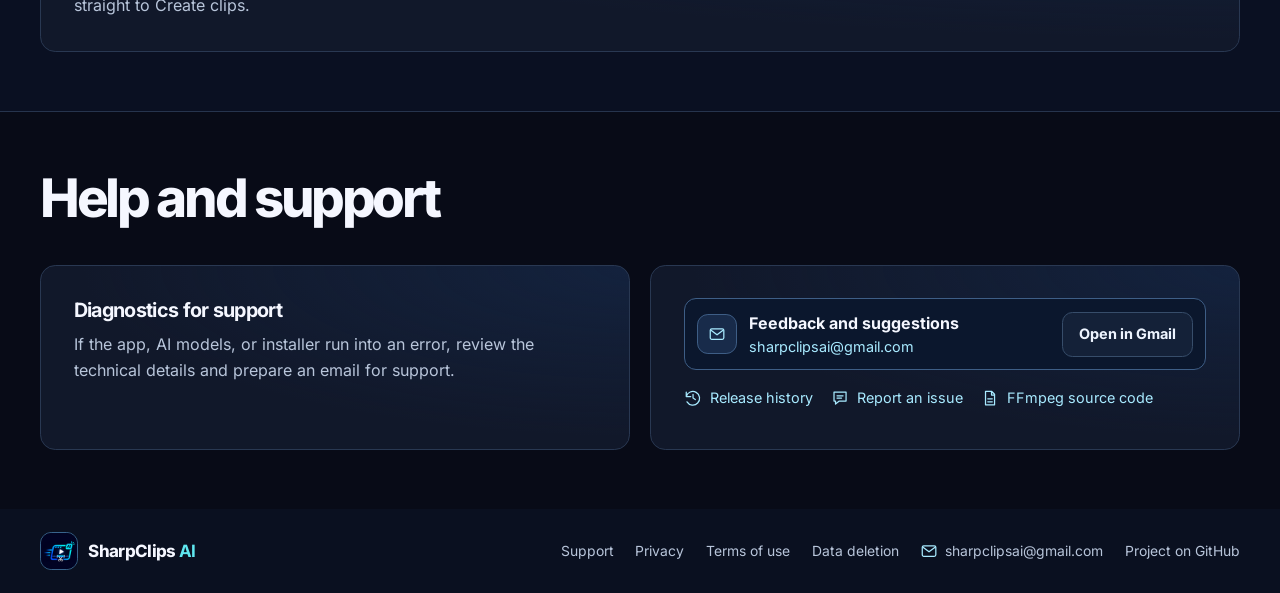
==== commit a0013ac5: "Atualiza a demonstração e conecta os Shorts do canal" ====
--- a/docs/index.html
+++ b/docs/index.html
@@ -29,13 +29,13 @@
       } catch {}
     })();
   </script>
-  <link rel="stylesheet" href="./assets/site.css?v=idiomas">
+  <link rel="stylesheet" href="./assets/site.css?v=demo-youtube">
   <link rel="stylesheet" href="./assets/cursor-glow.css?v=brilho-fundo">
   <link rel="stylesheet" href="assets/language.css">
   <link rel="stylesheet" href="assets/welcome.css">
-  <script src="assets/language.js?v=4330" defer></script>
+  <script src="assets/language.js?v=demo-youtube" defer></script>
   <script src="assets/welcome.js" defer></script>
-  <script src="./assets/site.js?v=idiomas" defer></script>
+  <script src="./assets/site.js?v=demo-youtube" defer></script>
   <script src="./assets/cursor-glow.js" defer></script>
   <title>SharpClips AI | Cortes automáticos e legendas com IA</title>
 </head>
@@ -533,27 +533,19 @@
         <div class="section-heading demo-heading">
           <p class="eyebrow">Demonstrações</p>
           <h2 id="demonstracao-title">Da importação ao corte legendado.</h2>
-        </div>
-        <figure class="demo-player demo-player-wide" id="etapa-1">
-          <figcaption><strong id="etapa-1-title">Tour pelo programa</strong><span class="demo-duration">3:07</span></figcaption>
-          <video aria-labelledby="etapa-1-title" controls playsinline preload="none" poster="./assets/etapa-1-capa.webp">
-            <source src="./assets/etapa-1.mp4" type="video/mp4">
-            <p><a href="./assets/etapa-1.mp4">Baixar o tour pelo programa</a></p>
-          </video>
-        </figure>
-        <figure class="demo-player demo-player-short">
-          <figcaption><strong id="demo-short-title">Resumo vertical</strong><span class="demo-duration">0:28</span></figcaption>
-          <video aria-labelledby="demo-short-title" controls playsinline preload="none" poster="./assets/demonstracao-capa.webp?v=20261126e">
-            <source src="./assets/demonstracao.mp4?v=20261126e" type="video/mp4">
-            <track kind="captions" src="./assets/demonstracao.pt-BR.vtt?v=20261126e" srclang="pt-BR" label="Português (Brasil)">
-            <track kind="subtitles" src="./assets/demonstracao.en-US.vtt" srclang="en-US" label="English (US)">
-            <track kind="subtitles" src="./assets/demonstracao.es-ES.vtt" srclang="es-ES" label="Español (España)">
-            <track kind="subtitles" src="./assets/demonstracao.fr-FR.vtt" srclang="fr-FR" label="Français (France)">
-            <track kind="subtitles" src="./assets/demonstracao.de-DE.vtt" srclang="de-DE" label="Deutsch (Deutschland)">
-            <track kind="subtitles" src="./assets/demonstracao.it-IT.vtt" srclang="it-IT" label="Italiano (Italia)">
-            <p><a href="./assets/demonstracao.mp4?v=20261126e">Baixar o vídeo de demonstração</a></p>
-          </video>
-        </figure>
+          <p>Veja como criar cortes automáticos com IA e explore os Shorts do canal SharpClips AI.</p>
+          <div class="demo-actions">
+            <a class="button button-primary" href="https://www.youtube.com/watch?v=Ue0Tdlgt-oU&amp;t=15s" target="_blank" rel="noopener"><svg class="icon" aria-hidden="true"><use href="#icon-play"></use></svg> Assistir no YouTube</a>
+            <a class="button button-secondary" href="https://www.youtube.com/@SharpClipsA-I/shorts" target="_blank" rel="noopener"><svg class="icon" aria-hidden="true"><use href="#icon-layout"></use></svg> Ver Shorts do canal</a>
+          </div>
+        </div>
+        <div class="demo-player" id="etapa-1">
+          <iframe src="https://www.youtube-nocookie.com/embed/Ue0Tdlgt-oU?start=15&amp;playsinline=1"
+                  title="Como fazer cortes automáticos com IA para Shorts"
+                  width="640" height="360" loading="lazy"
+                  referrerpolicy="strict-origin-when-cross-origin"
+                  allow="encrypted-media; picture-in-picture; fullscreen" allowfullscreen></iframe>
+        </div>
       </div>
     </section>
 
--- a/docs/assets/site.css
+++ b/docs/assets/site.css
@@ -788,18 +788,19 @@
 
 .demo-grid {
   display: grid;
-  grid-template-columns: minmax(0, 1fr) clamp(12rem, 22vw, 21rem);
-  grid-template-areas: "heading short" "wide short";
-  grid-template-rows: auto 1fr;
-  column-gap: clamp(1.1rem, 3.4vw, 3rem);
-  row-gap: clamp(1rem, 2.1vw, 1.55rem);
+  grid-template-columns: minmax(0, .86fr) minmax(0, 1.5fr);
+  align-items: center;
+  gap: clamp(1.1rem, 3.4vw, 3rem);
   padding: clamp(1.15rem, 3.5vw, 2.7rem);
   border: 1px solid var(--line-light);
   border-radius: 1.25rem;
   background: radial-gradient(ellipse at 95% 0%, #254c8259, transparent 64%), linear-gradient(140deg, #141e36, #0c1427 72%);
 }
-.demo-heading { grid-area: heading; margin: 0; }
-.demo-heading h2 { max-width: 14ch; overflow-wrap: anywhere; hyphens: auto; }
+.demo-heading { min-width: 0; margin: 0; }
+.demo-heading h2 { font-size: clamp(2rem, 3.6vw, 3.8rem); overflow-wrap: anywhere; }
+.demo-heading > p:not(.eyebrow) { margin-top: .85rem; color: var(--secondary); }
+.demo-actions { display: flex; flex-wrap: wrap; gap: .6rem; margin-top: 1.25rem; }
+.demo-actions .button { max-width: 100%; min-height: 2.9rem; }
 .demo-player {
   min-width: 0;
   overflow: hidden;
@@ -808,28 +809,16 @@
   background: #10192e;
   box-shadow: 0 18px 44px #0307139c;
 }
-.demo-player-wide { grid-area: wide; align-self: start; }
-.demo-player-short {
-  grid-area: short;
-  align-self: center;
-}
-.demo-player figcaption {
-  display: flex;
-  align-items: baseline;
-  justify-content: space-between;
-  gap: .5rem;
-  padding: .72rem .86rem;
-  border-bottom: 1px solid var(--line);
-  background: #152139;
-  font-size: .88rem;
-  line-height: 1.4;
-}
-.demo-video-topic { color: var(--secondary); font-weight: 550; }
-.demo-duration { flex: none; color: var(--ice); font-size: .82rem; font-variant-numeric: tabular-nums; }
-.demo-player video { width: 100%; background: #080e20; }
-.demo-player-wide video { aspect-ratio: 16 / 9; }
-.demo-player-short video { aspect-ratio: 9 / 16; }
-.demo-player video:focus-visible { outline-offset: -5px; }
+.demo-player iframe {
+  display: block;
+  width: 100%;
+  min-height: 200px;
+  height: auto;
+  aspect-ratio: 16 / 9;
+  border: 0;
+  background: #080e20;
+}
+.demo-player iframe:focus-visible { outline-offset: -4px; }
 
 .download-grid {
   display: grid;
@@ -972,16 +961,11 @@
   .caption-lab[data-ready], .translation-card, .download-grid { grid-template-columns: minmax(0, 1fr); }
   .tutorial-panel { grid-template-columns: minmax(0, 1fr); min-height: auto; }
   .style-tabs { grid-template-columns: repeat(3, minmax(0, 1fr)); }
-  .demo-grid {
-    grid-template-columns: minmax(0, 1fr);
-    grid-template-areas: "heading" "wide" "short";
-    grid-template-rows: auto;
-  }
-  .demo-heading h2 { max-width: 18ch; }
-  .demo-player-short { justify-self: center; width: min(100%, 20rem); }
+  .demo-grid { grid-template-columns: minmax(0, 1fr); }
 }
 
 @media (max-width: 490px) {
+  .demo-actions .button { flex: 1 1 12rem; }
   .header-inner { gap: .45rem; }
   .header-inner .wordmark { gap: .38rem; font-size: .96rem; }
   .header-inner .wordmark img { width: 1.95rem; height: 1.95rem; }
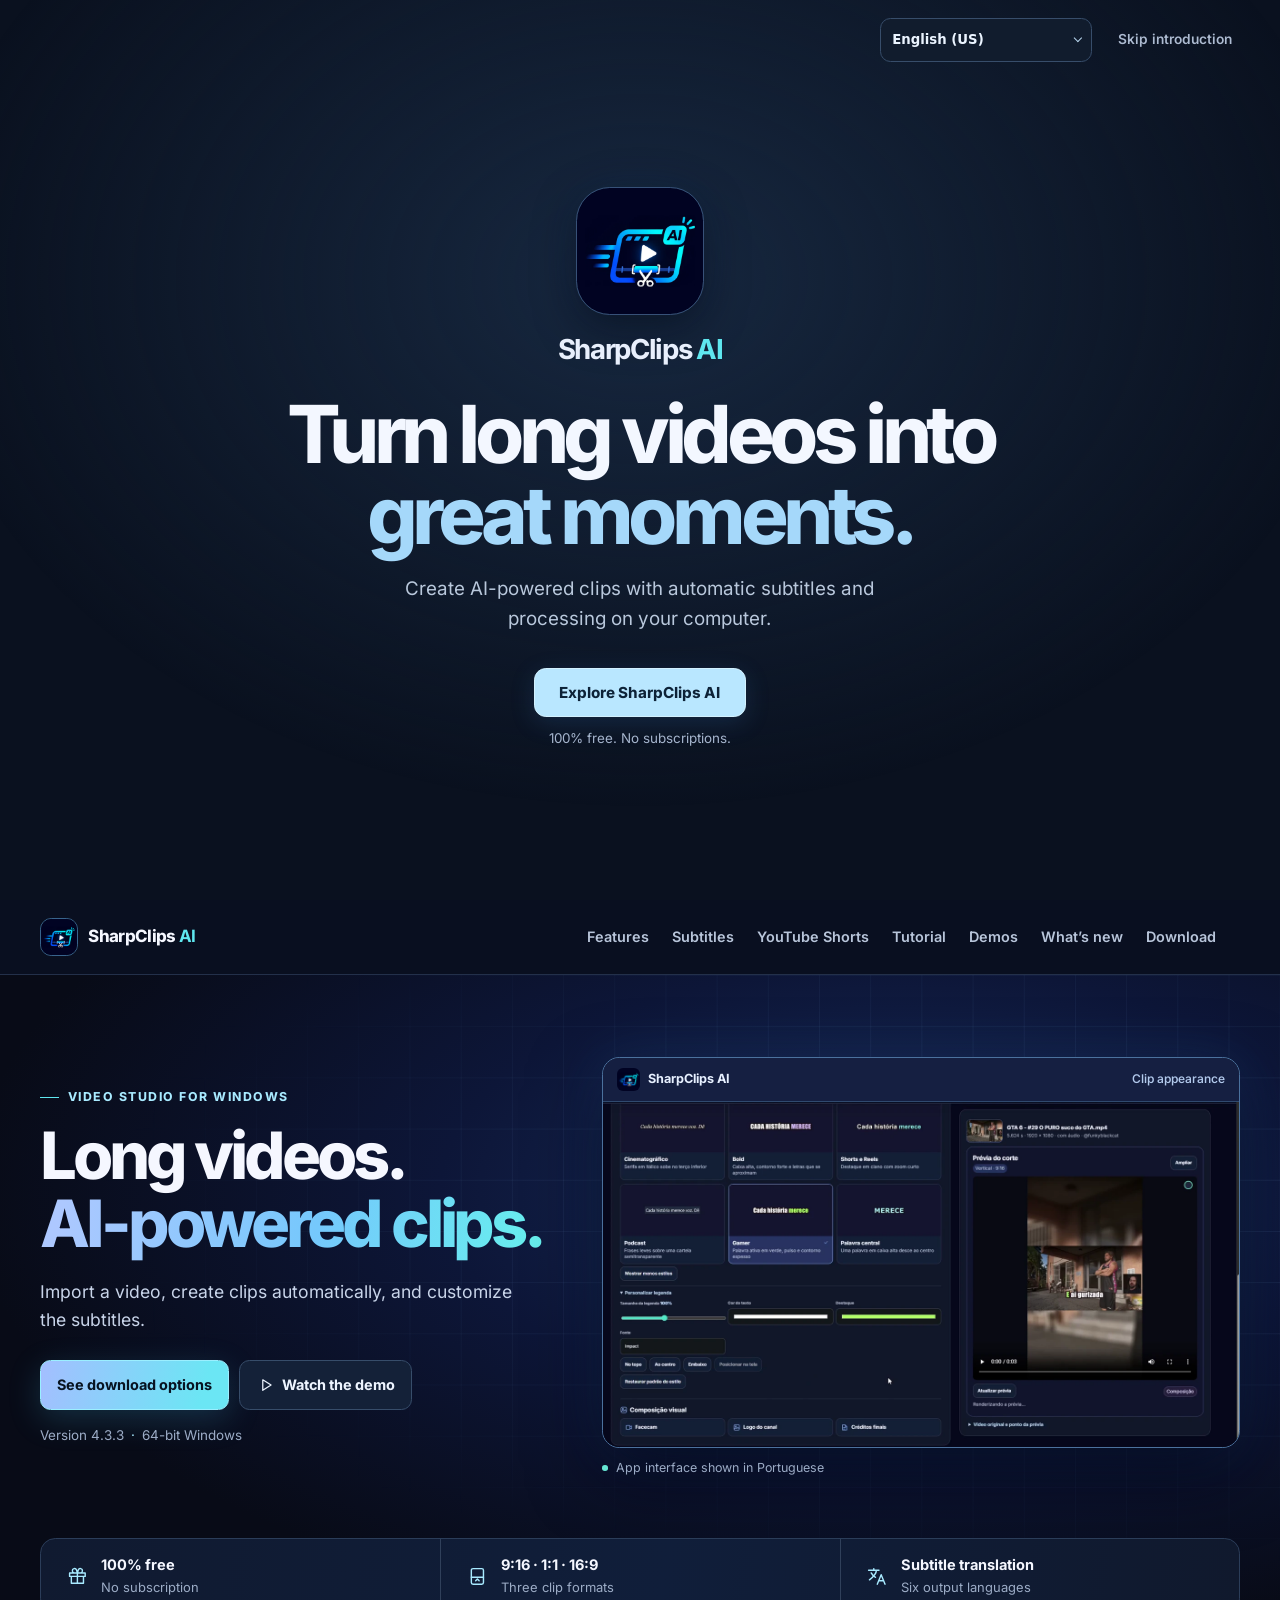
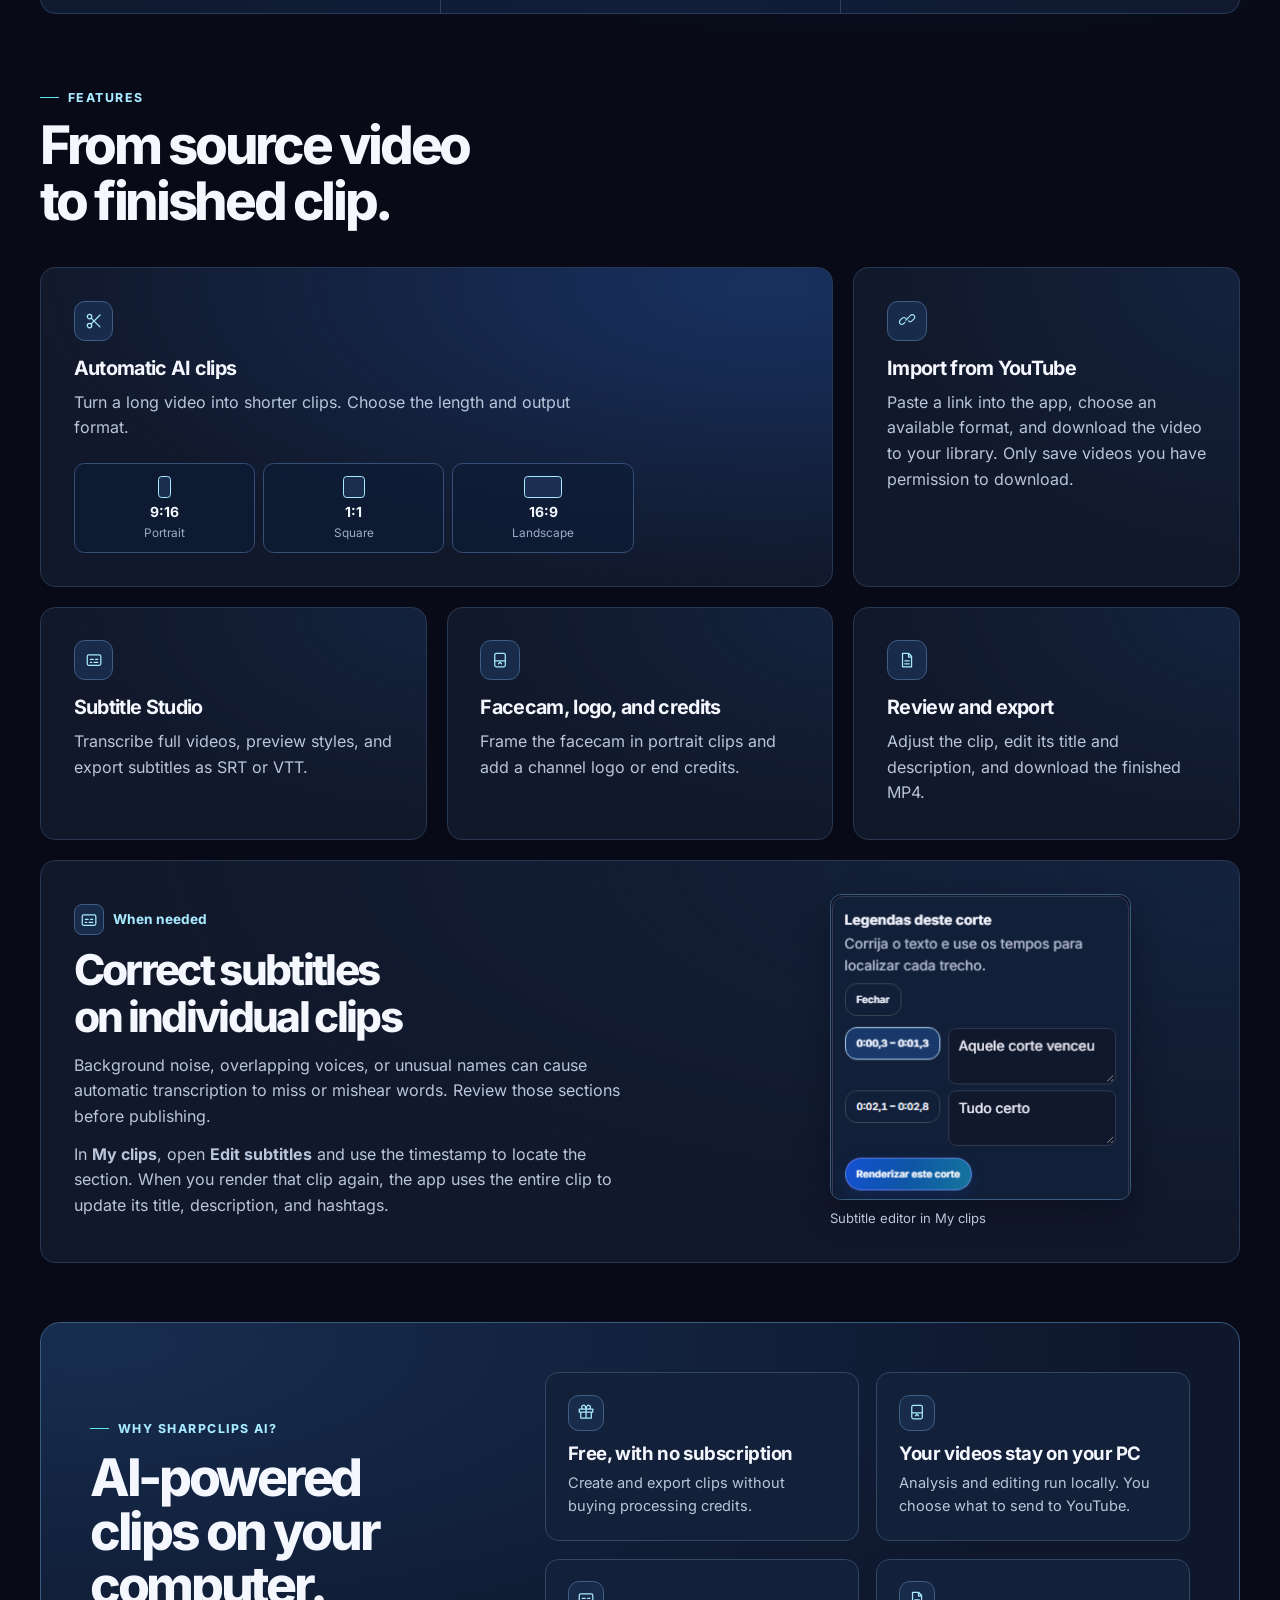
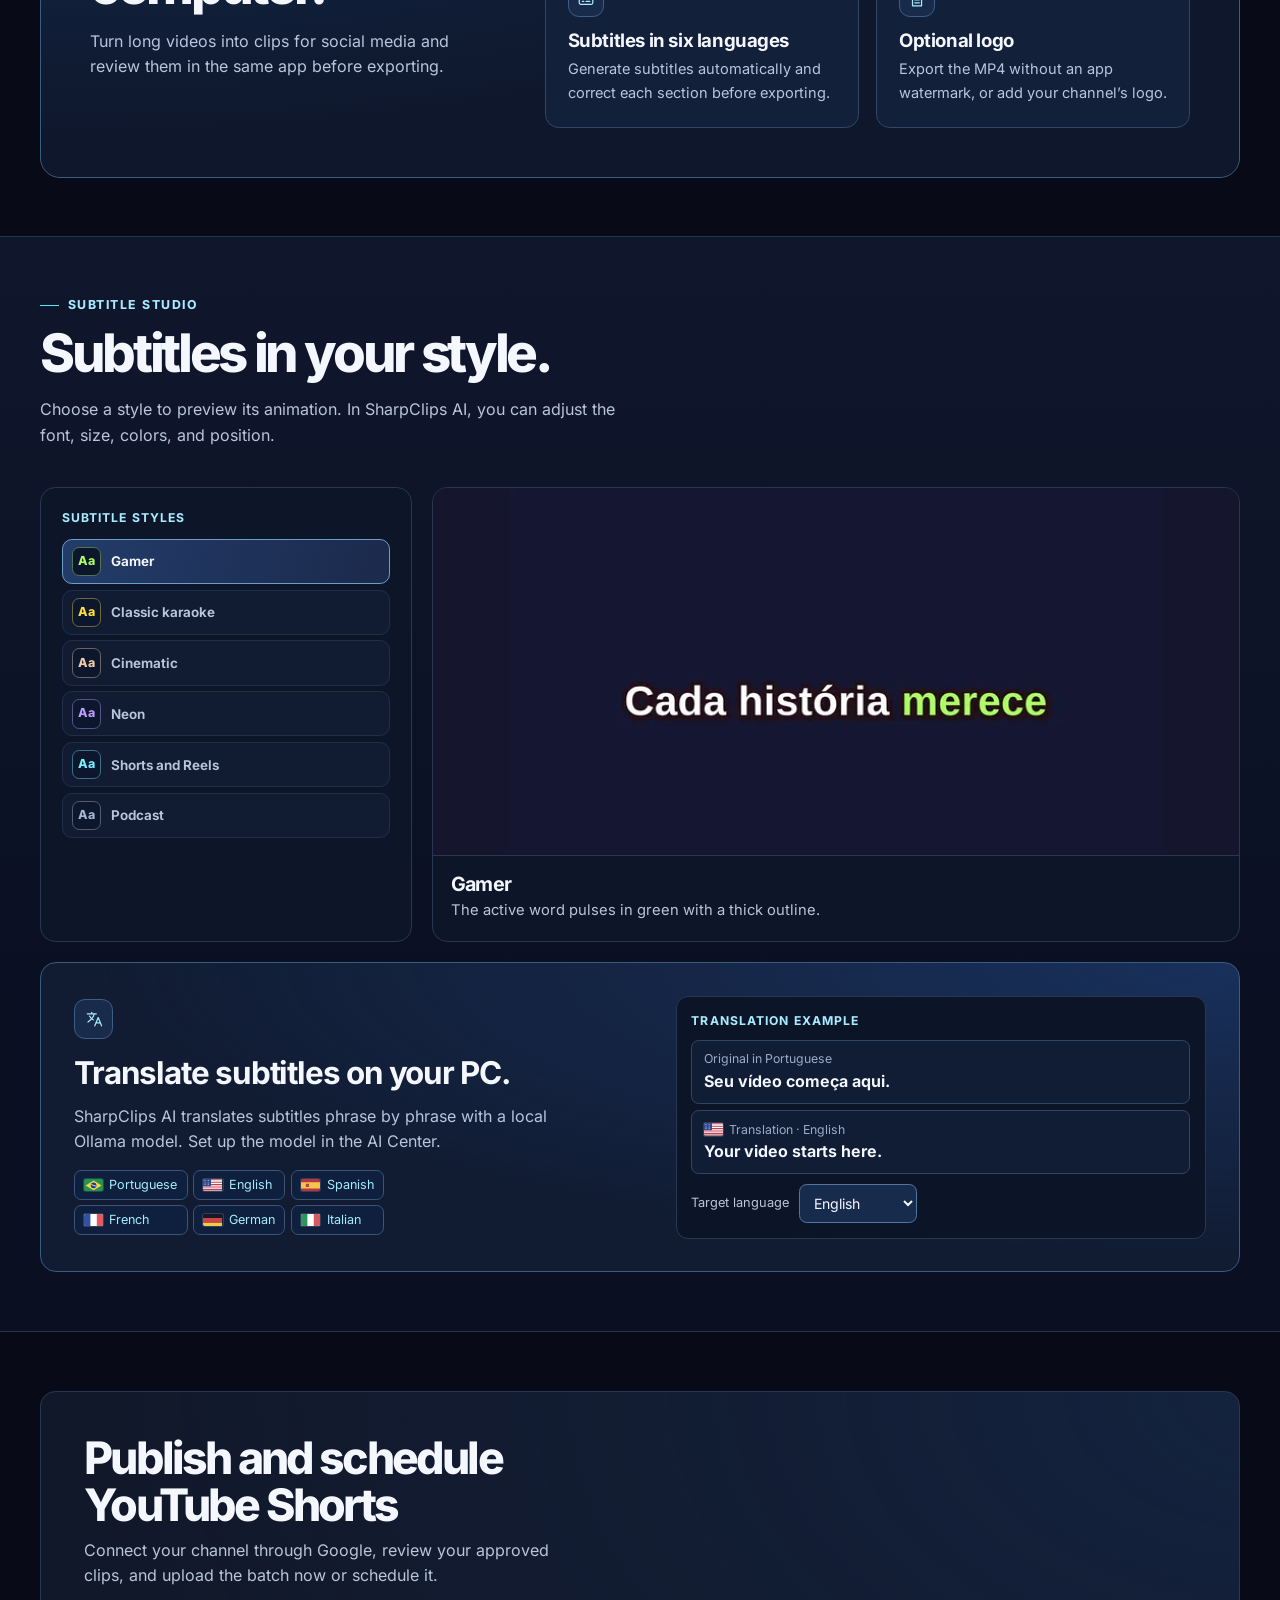
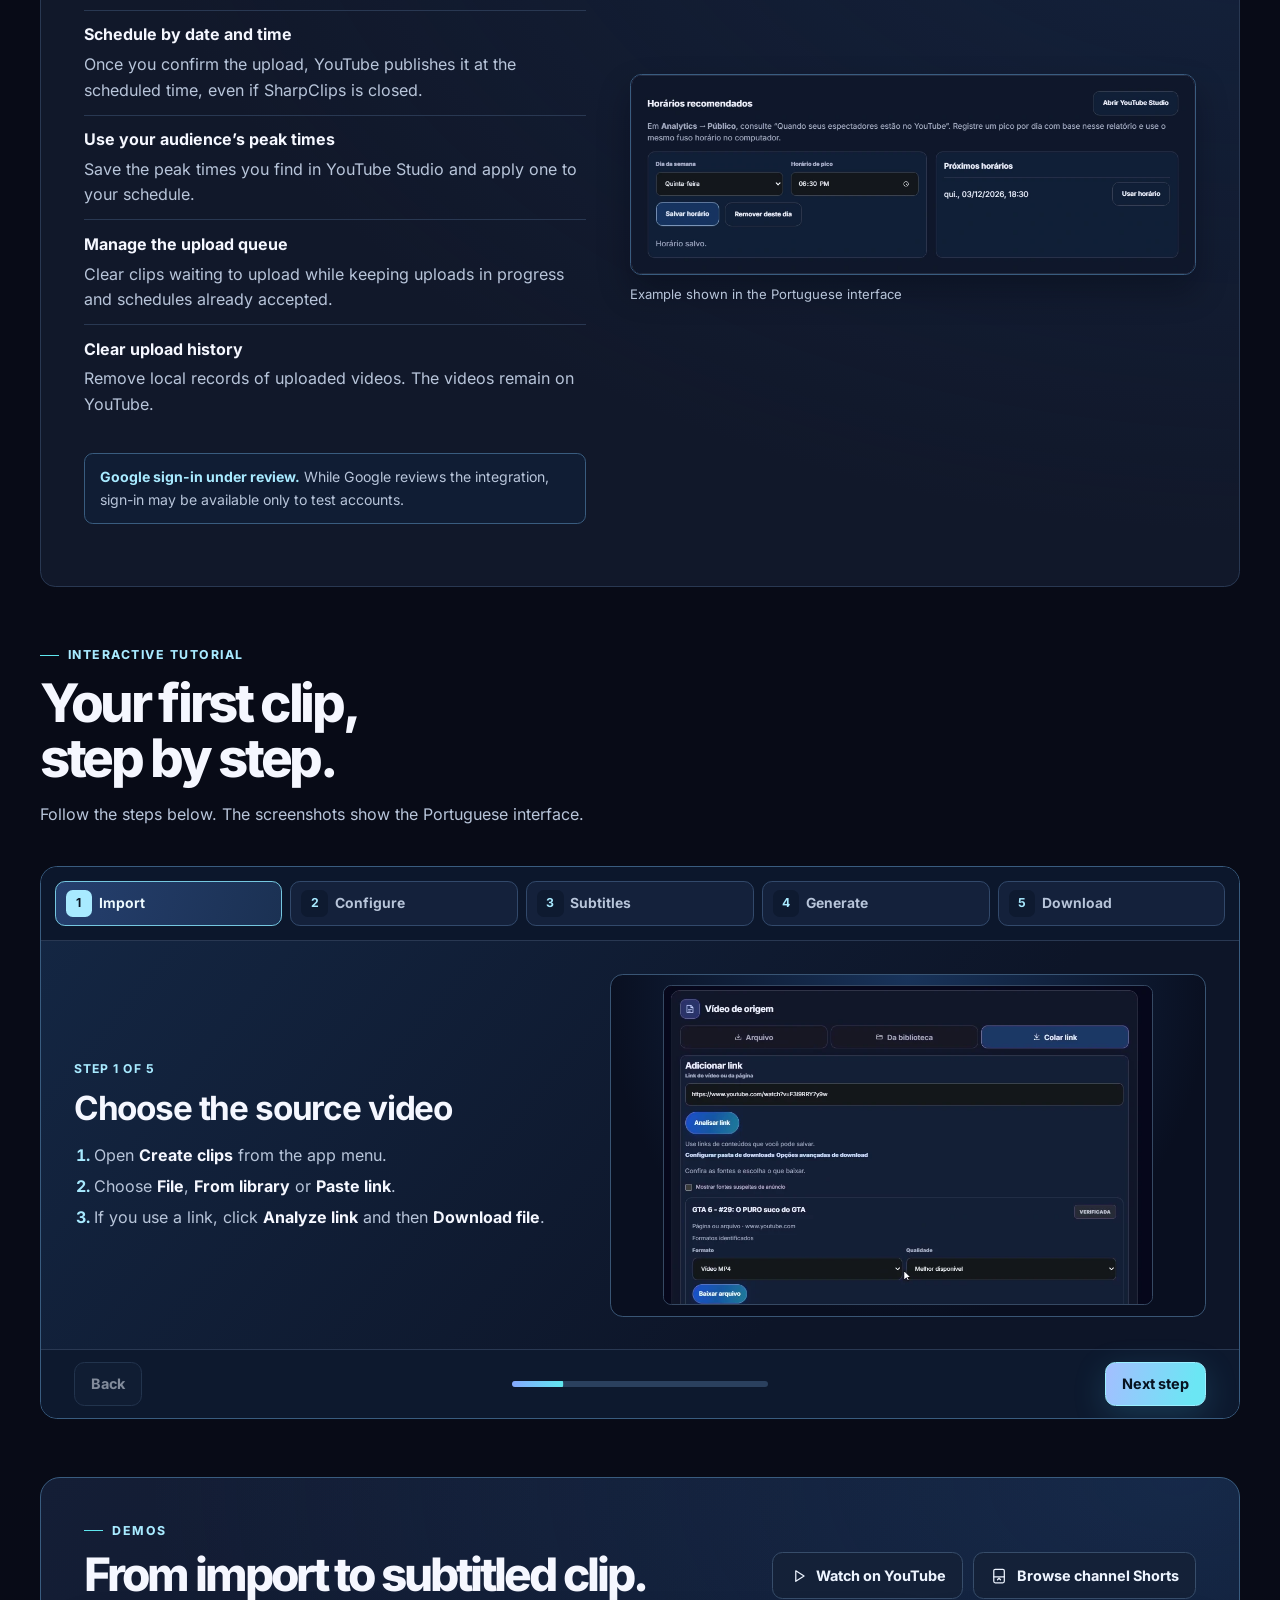
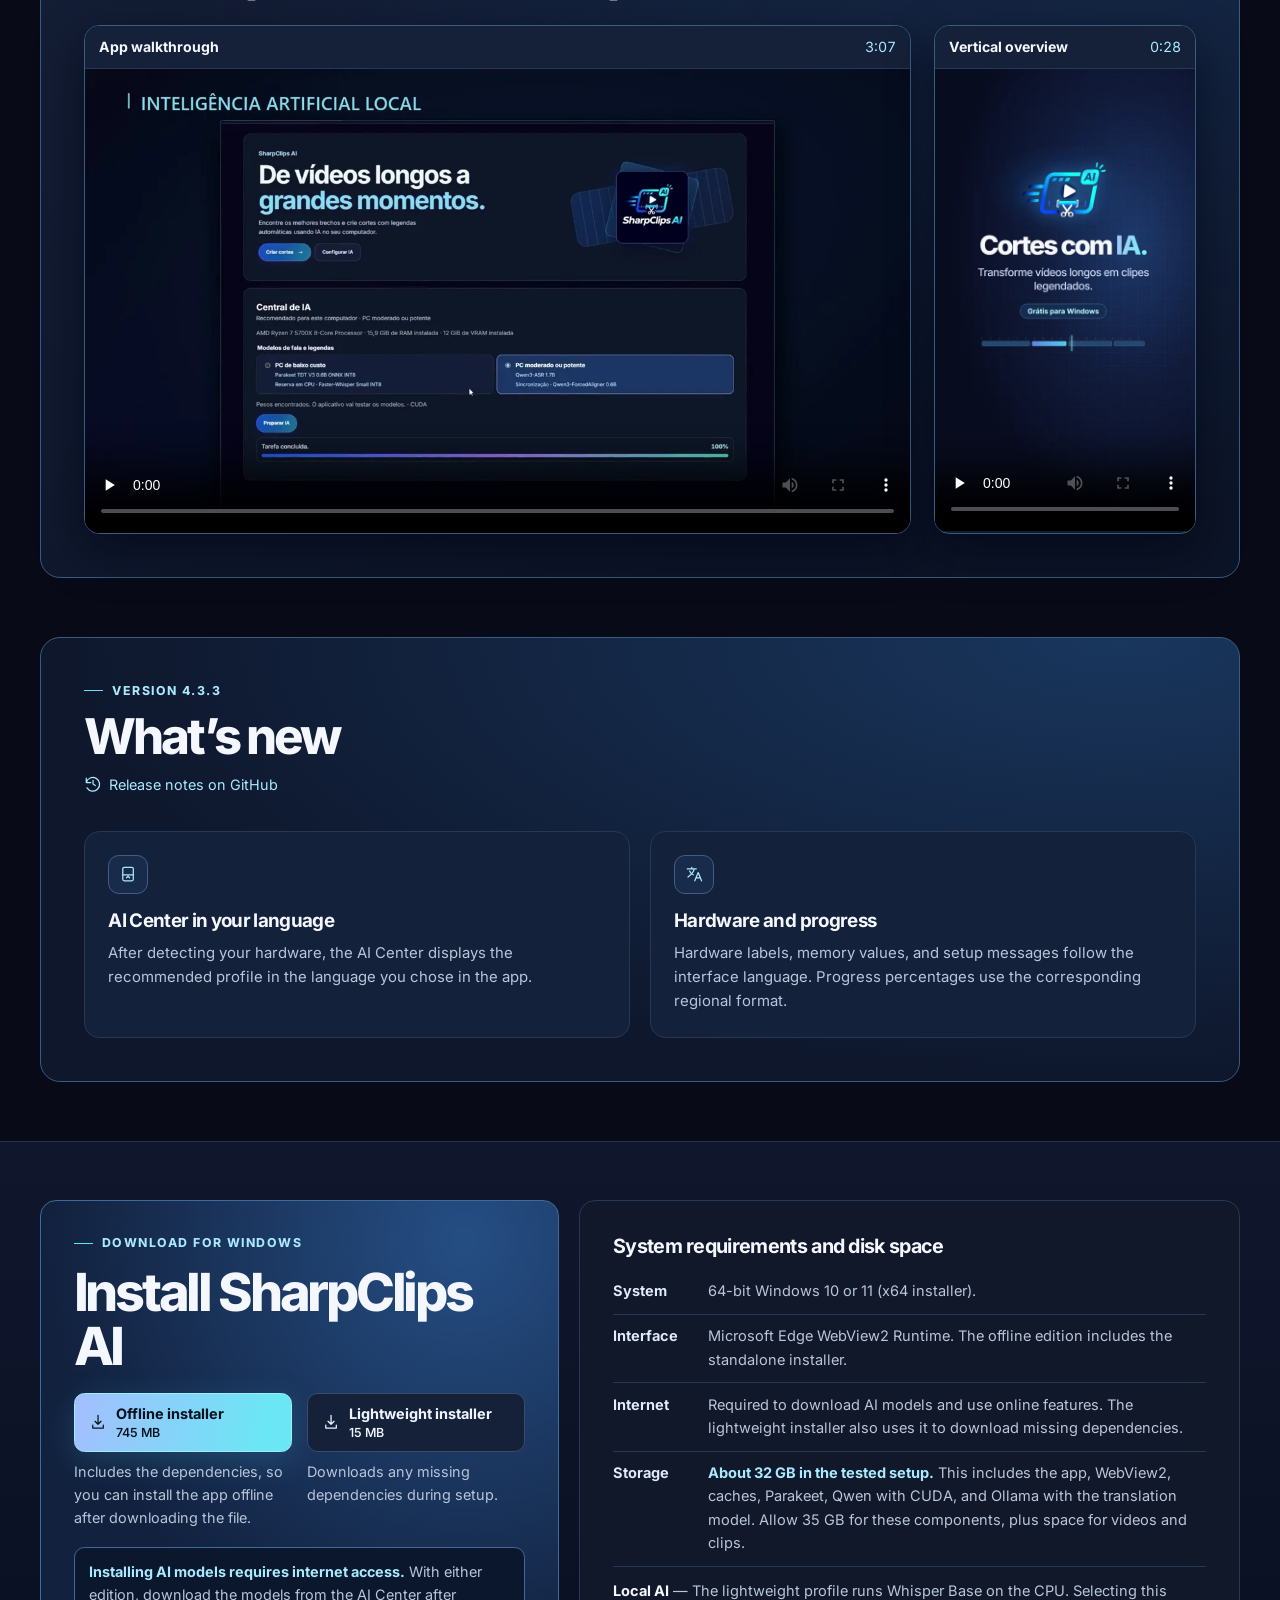
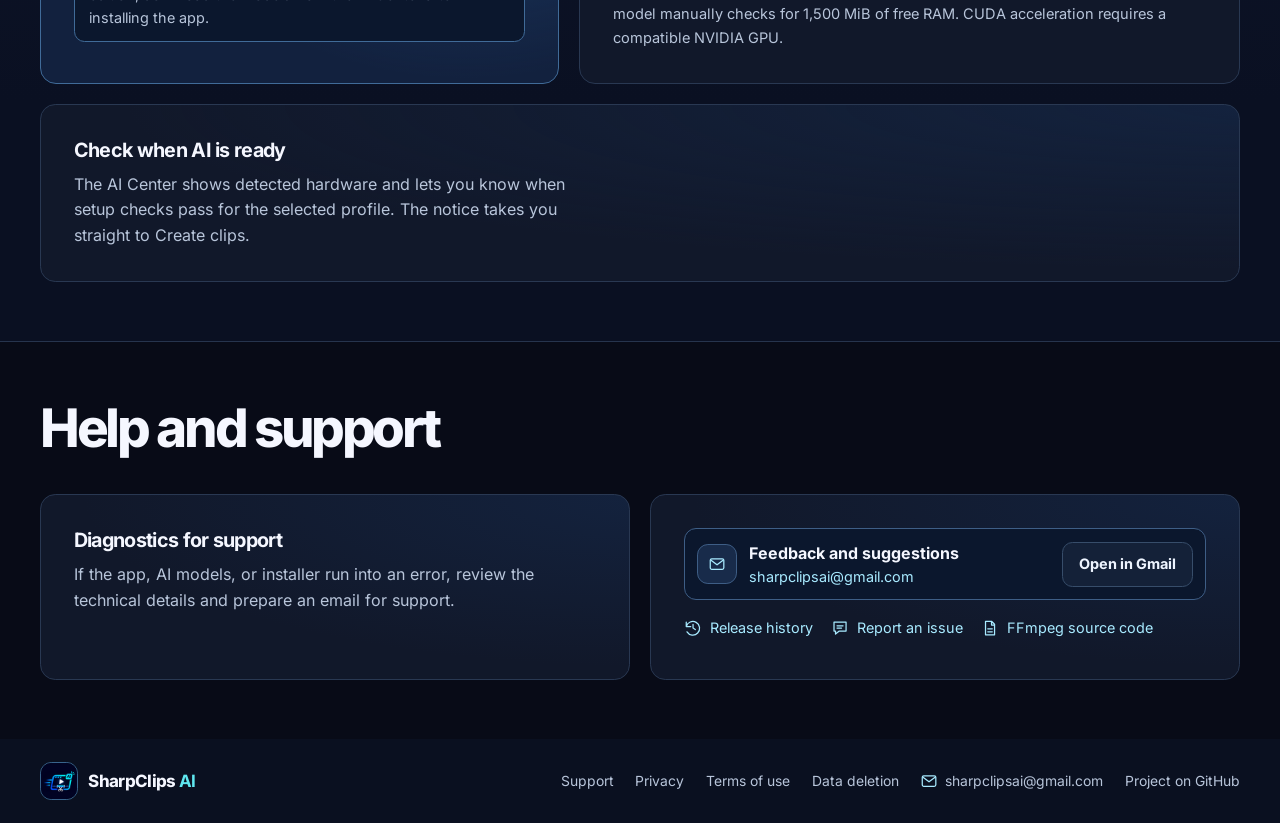
==== commit b5c28738: "Restaura a reprodução direta das demonstrações" ====
--- a/docs/index.html
+++ b/docs/index.html
@@ -29,13 +29,13 @@
       } catch {}
     })();
   </script>
-  <link rel="stylesheet" href="./assets/site.css?v=demo-youtube">
+  <link rel="stylesheet" href="./assets/site.css?v=demo-local">
   <link rel="stylesheet" href="./assets/cursor-glow.css?v=brilho-fundo">
   <link rel="stylesheet" href="assets/language.css">
   <link rel="stylesheet" href="assets/welcome.css">
-  <script src="assets/language.js?v=demo-youtube" defer></script>
+  <script src="assets/language.js?v=demo-local" defer></script>
   <script src="assets/welcome.js" defer></script>
-  <script src="./assets/site.js?v=demo-youtube" defer></script>
+  <script src="./assets/site.js?v=demo-local" defer></script>
   <script src="./assets/cursor-glow.js" defer></script>
   <title>SharpClips AI | Cortes automáticos e legendas com IA</title>
 </head>
@@ -530,22 +530,36 @@
 
     <section class="section shell" id="demonstracao" aria-labelledby="demonstracao-title">
       <div class="demo-grid surface-hover">
-        <div class="section-heading demo-heading">
-          <p class="eyebrow">Demonstrações</p>
-          <h2 id="demonstracao-title">Da importação ao corte legendado.</h2>
-          <p>Veja como criar cortes automáticos com IA e explore os Shorts do canal SharpClips AI.</p>
+        <header class="demo-header">
+          <div class="section-heading demo-heading">
+            <p class="eyebrow">Demonstrações</p>
+            <h2 id="demonstracao-title">Da importação ao corte legendado.</h2>
+          </div>
           <div class="demo-actions">
-            <a class="button button-primary" href="https://www.youtube.com/watch?v=Ue0Tdlgt-oU&amp;t=15s" target="_blank" rel="noopener"><svg class="icon" aria-hidden="true"><use href="#icon-play"></use></svg> Assistir no YouTube</a>
+            <a class="button button-secondary" href="https://www.youtube.com/watch?v=Ue0Tdlgt-oU&amp;t=15s" target="_blank" rel="noopener"><svg class="icon" aria-hidden="true"><use href="#icon-play"></use></svg> Assistir no YouTube</a>
             <a class="button button-secondary" href="https://www.youtube.com/@SharpClipsA-I/shorts" target="_blank" rel="noopener"><svg class="icon" aria-hidden="true"><use href="#icon-layout"></use></svg> Ver Shorts do canal</a>
           </div>
-        </div>
-        <div class="demo-player" id="etapa-1">
-          <iframe src="https://www.youtube-nocookie.com/embed/Ue0Tdlgt-oU?start=15&amp;playsinline=1"
-                  title="Como fazer cortes automáticos com IA para Shorts"
-                  width="640" height="360" loading="lazy"
-                  referrerpolicy="strict-origin-when-cross-origin"
-                  allow="encrypted-media; picture-in-picture; fullscreen" allowfullscreen></iframe>
-        </div>
+        </header>
+        <figure class="demo-player demo-player-wide" id="etapa-1">
+          <figcaption><strong id="etapa-1-title">Tour pelo programa</strong><span>3:07</span></figcaption>
+          <video aria-labelledby="etapa-1-title" controls playsinline preload="none" poster="./assets/etapa-1-capa.webp">
+            <source src="./assets/etapa-1.mp4" type="video/mp4">
+            <a href="./assets/etapa-1.mp4">Baixar o tour pelo programa</a>
+          </video>
+        </figure>
+        <figure class="demo-player demo-player-short">
+          <figcaption><strong id="demo-short-title">Resumo vertical</strong><span>0:28</span></figcaption>
+          <video aria-labelledby="demo-short-title" controls playsinline preload="none" poster="./assets/demonstracao-capa.webp?v=20261126e">
+            <source src="./assets/demonstracao.mp4?v=20261126e" type="video/mp4">
+            <track kind="captions" src="./assets/demonstracao.pt-BR.vtt?v=20261126e" srclang="pt-BR" label="Português (Brasil)">
+            <track kind="subtitles" src="./assets/demonstracao.en-US.vtt" srclang="en-US" label="English (US)">
+            <track kind="subtitles" src="./assets/demonstracao.es-ES.vtt" srclang="es-ES" label="Español (España)">
+            <track kind="subtitles" src="./assets/demonstracao.fr-FR.vtt" srclang="fr-FR" label="Français (France)">
+            <track kind="subtitles" src="./assets/demonstracao.de-DE.vtt" srclang="de-DE" label="Deutsch (Deutschland)">
+            <track kind="subtitles" src="./assets/demonstracao.it-IT.vtt" srclang="it-IT" label="Italiano (Italia)">
+            <a href="./assets/demonstracao.mp4?v=20261126e">Baixar o vídeo de demonstração</a>
+          </video>
+        </figure>
       </div>
     </section>
 
--- a/docs/assets/site.css
+++ b/docs/assets/site.css
@@ -788,18 +788,26 @@
 
 .demo-grid {
   display: grid;
-  grid-template-columns: minmax(0, .86fr) minmax(0, 1.5fr);
-  align-items: center;
-  gap: clamp(1.1rem, 3.4vw, 3rem);
+  grid-template-columns: minmax(0, 256fr) minmax(0, 81fr);
+  align-items: start;
+  gap: clamp(.9rem, 2vw, 1.45rem);
   padding: clamp(1.15rem, 3.5vw, 2.7rem);
   border: 1px solid var(--line-light);
   border-radius: 1.25rem;
   background: radial-gradient(ellipse at 95% 0%, #254c8259, transparent 64%), linear-gradient(140deg, #141e36, #0c1427 72%);
 }
-.demo-heading { min-width: 0; margin: 0; }
+.demo-header {
+  grid-column: 1 / -1;
+  display: flex;
+  flex-wrap: wrap;
+  align-items: end;
+  justify-content: space-between;
+  gap: 1rem 1.5rem;
+  margin-bottom: .2rem;
+}
+.demo-heading { flex: 1 1 29rem; min-width: 0; margin: 0; }
 .demo-heading h2 { font-size: clamp(2rem, 3.6vw, 3.8rem); overflow-wrap: anywhere; }
-.demo-heading > p:not(.eyebrow) { margin-top: .85rem; color: var(--secondary); }
-.demo-actions { display: flex; flex-wrap: wrap; gap: .6rem; margin-top: 1.25rem; }
+.demo-actions { display: flex; flex-wrap: wrap; gap: .6rem; }
 .demo-actions .button { max-width: 100%; min-height: 2.9rem; }
 .demo-player {
   min-width: 0;
@@ -809,16 +817,41 @@
   background: #10192e;
   box-shadow: 0 18px 44px #0307139c;
 }
-.demo-player iframe {
+.demo-player figcaption {
+  display: flex;
+  align-items: baseline;
+  justify-content: space-between;
+  gap: .35rem .65rem;
+  padding: .7rem .86rem;
+  border-bottom: 1px solid var(--line);
+  background: #152139;
+  font-size: .88rem;
+  line-height: 1.4;
+}
+.demo-player figcaption span { flex: none; color: var(--ice); font-variant-numeric: tabular-nums; }
+.demo-player video {
   display: block;
   width: 100%;
-  min-height: 200px;
-  height: auto;
-  aspect-ratio: 16 / 9;
-  border: 0;
   background: #080e20;
 }
-.demo-player iframe:focus-visible { outline-offset: -4px; }
+.demo-player-wide video { aspect-ratio: 16 / 9; }
+.demo-player-short video { aspect-ratio: 9 / 16; }
+.demo-player video:focus-visible { outline-offset: -4px; }
+
+@media (min-width: 821px) {
+  @supports (grid-template-rows: subgrid) {
+    .demo-player {
+      display: grid;
+      grid-row: 2 / span 2;
+      grid-template-rows: subgrid;
+      align-self: stretch;
+      row-gap: 0;
+    }
+    .demo-player-wide { grid-column: 1; }
+    .demo-player-short { grid-column: 2; }
+    .demo-player figcaption { align-items: center; }
+  }
+}
 
 .download-grid {
   display: grid;
@@ -962,6 +995,7 @@
   .tutorial-panel { grid-template-columns: minmax(0, 1fr); min-height: auto; }
   .style-tabs { grid-template-columns: repeat(3, minmax(0, 1fr)); }
   .demo-grid { grid-template-columns: minmax(0, 1fr); }
+  .demo-player-short { justify-self: center; width: min(100%, 18rem); }
 }
 
 @media (max-width: 490px) {
